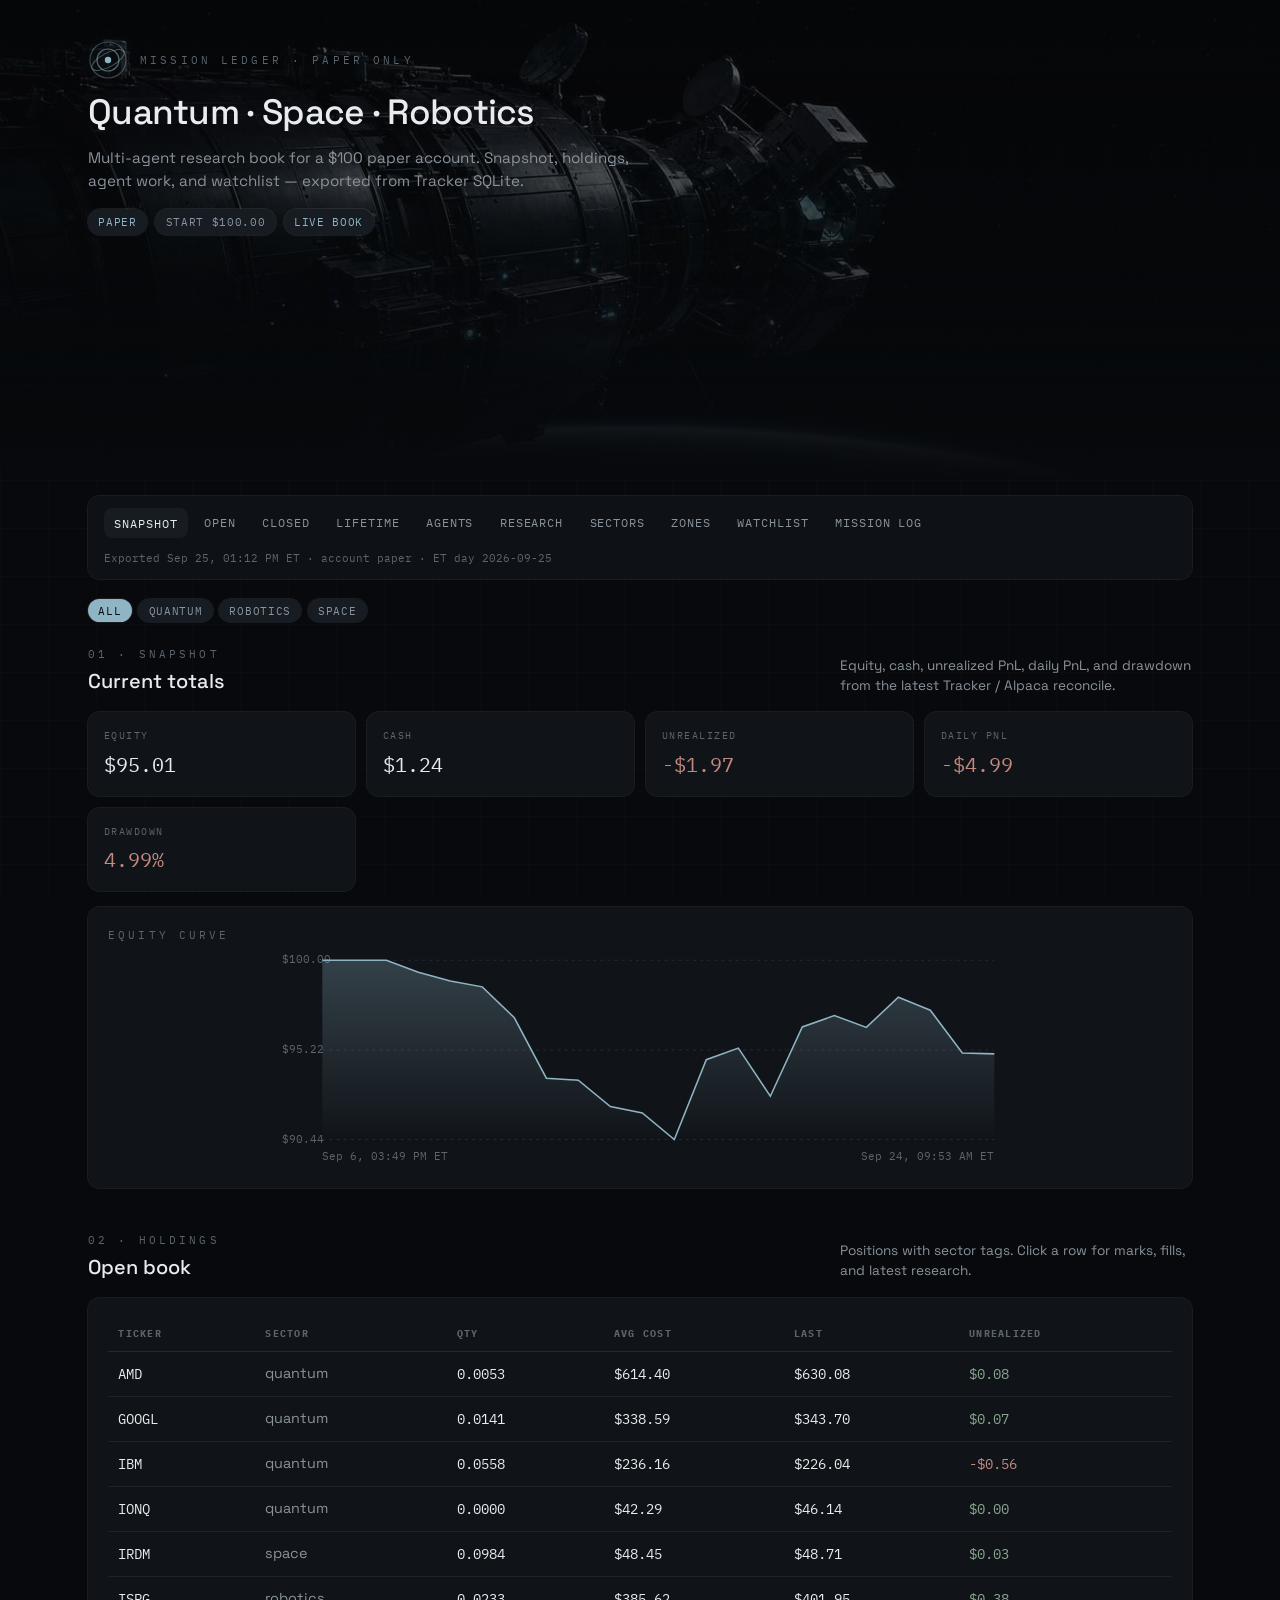
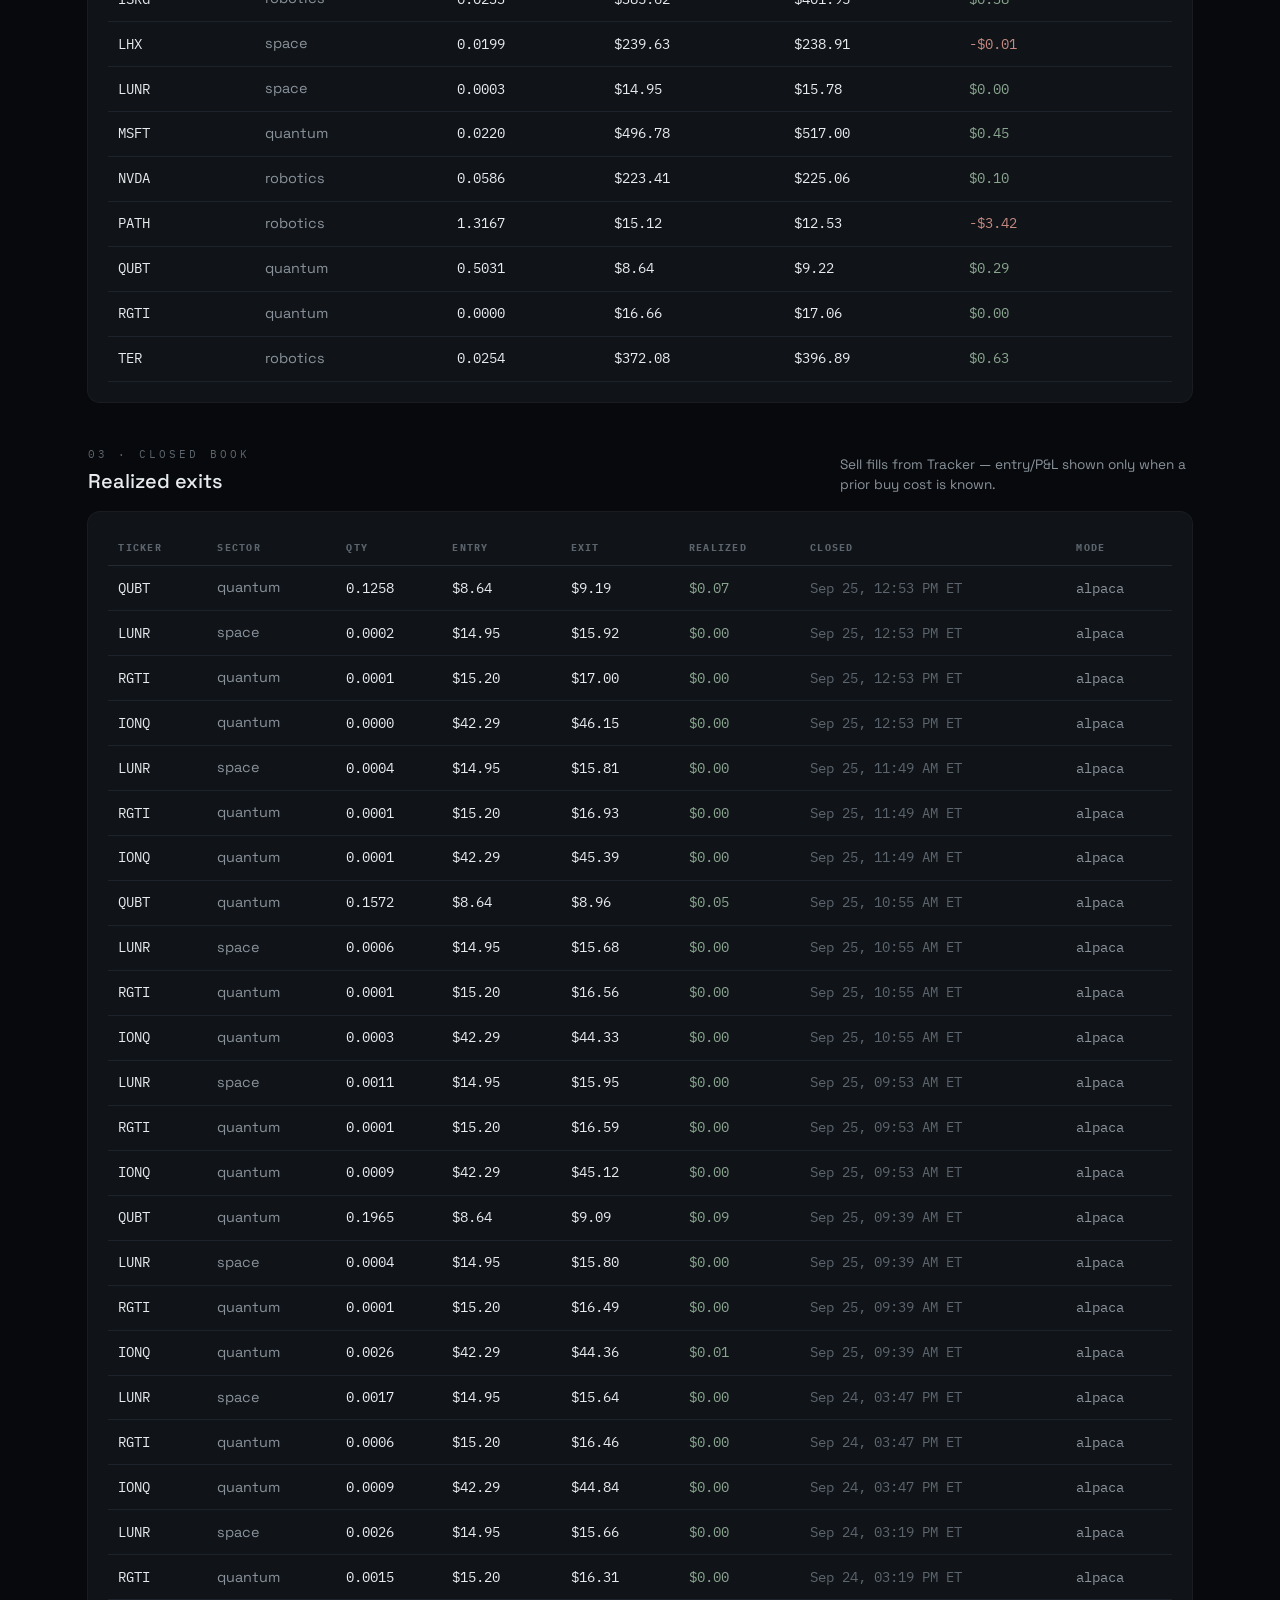
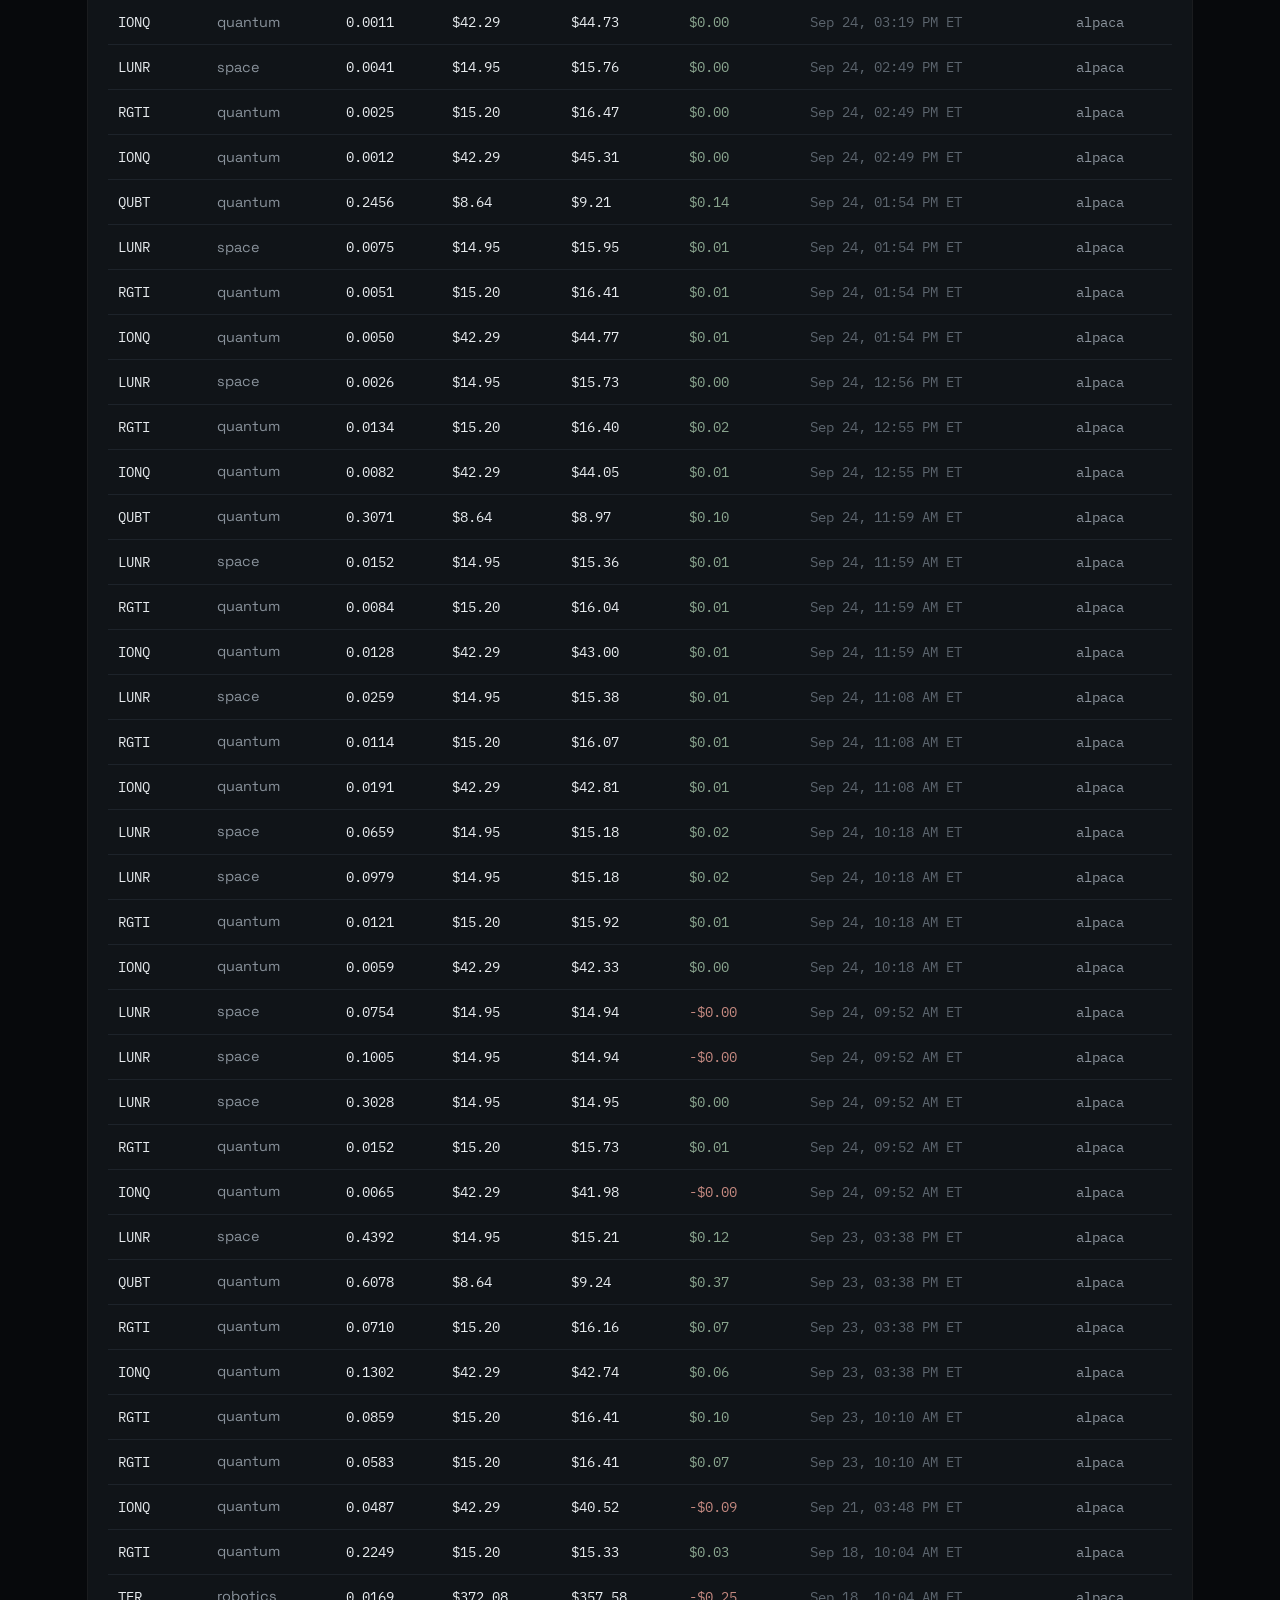
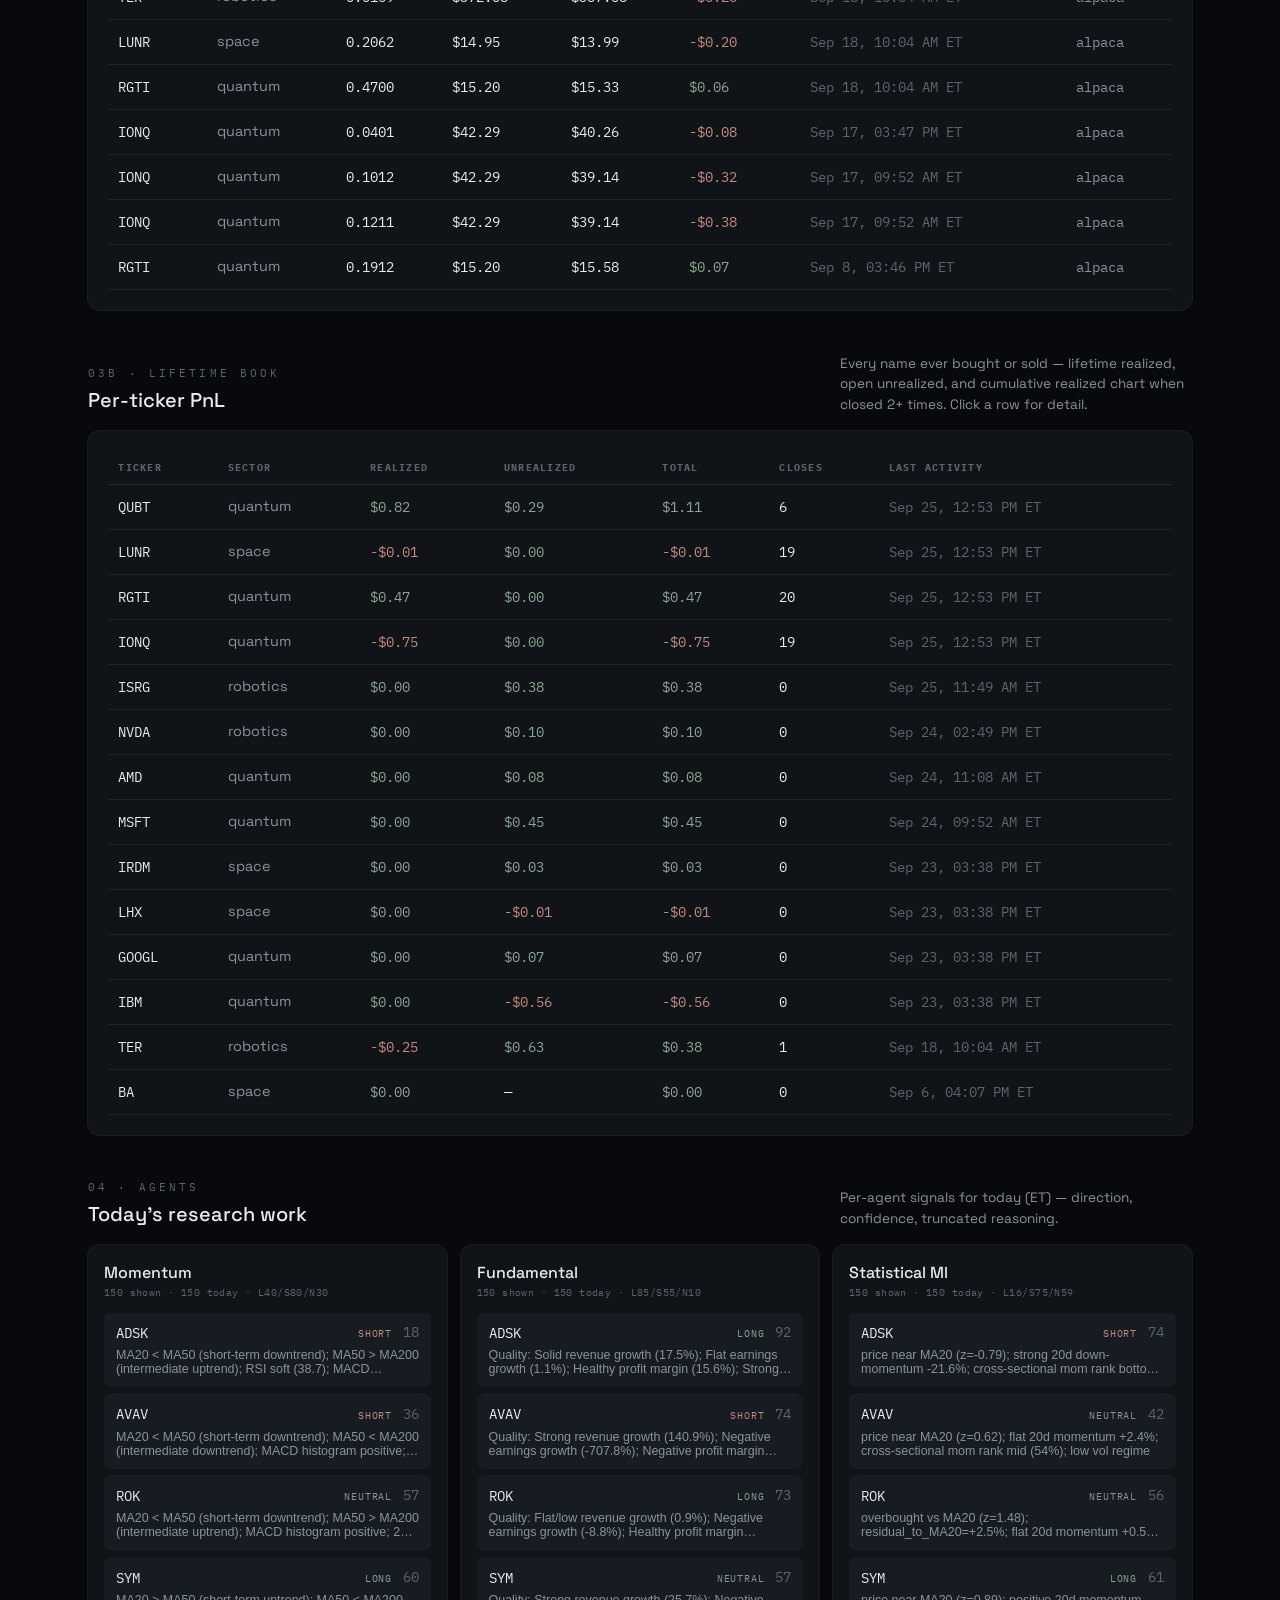
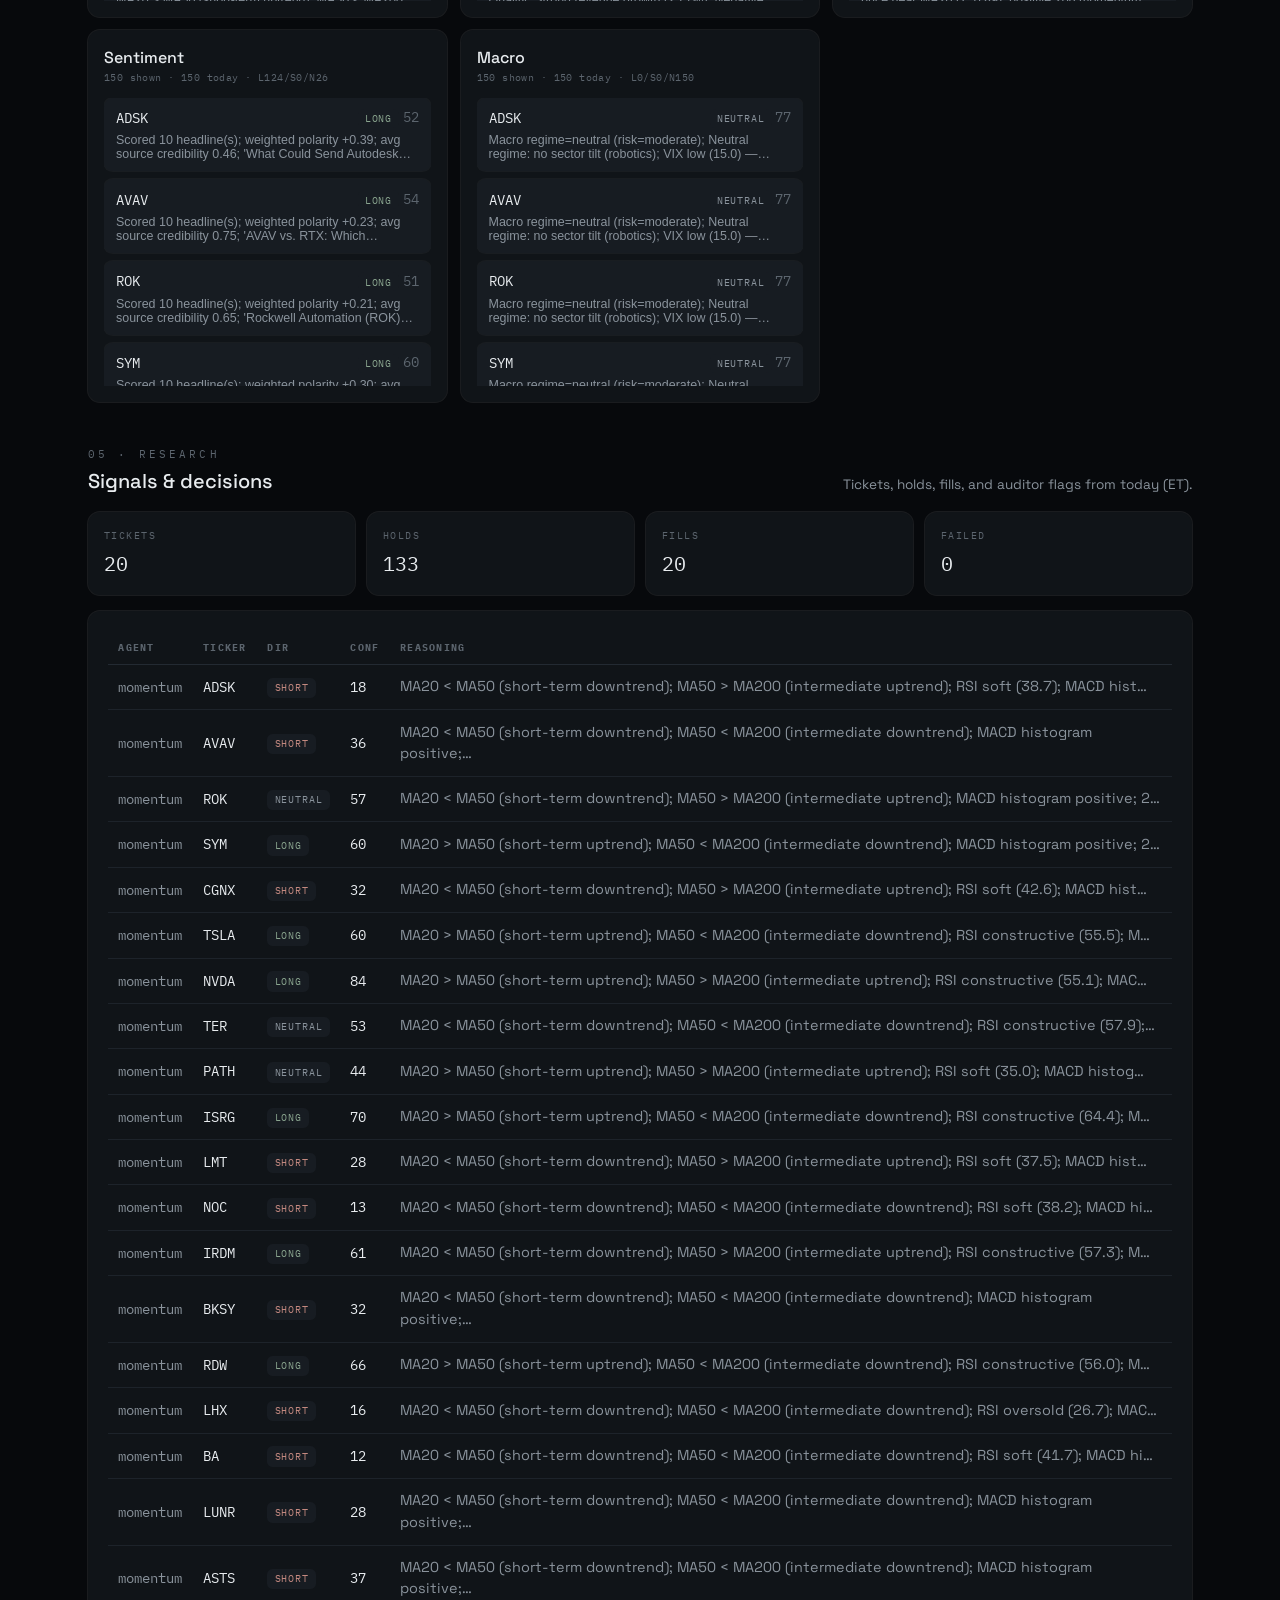
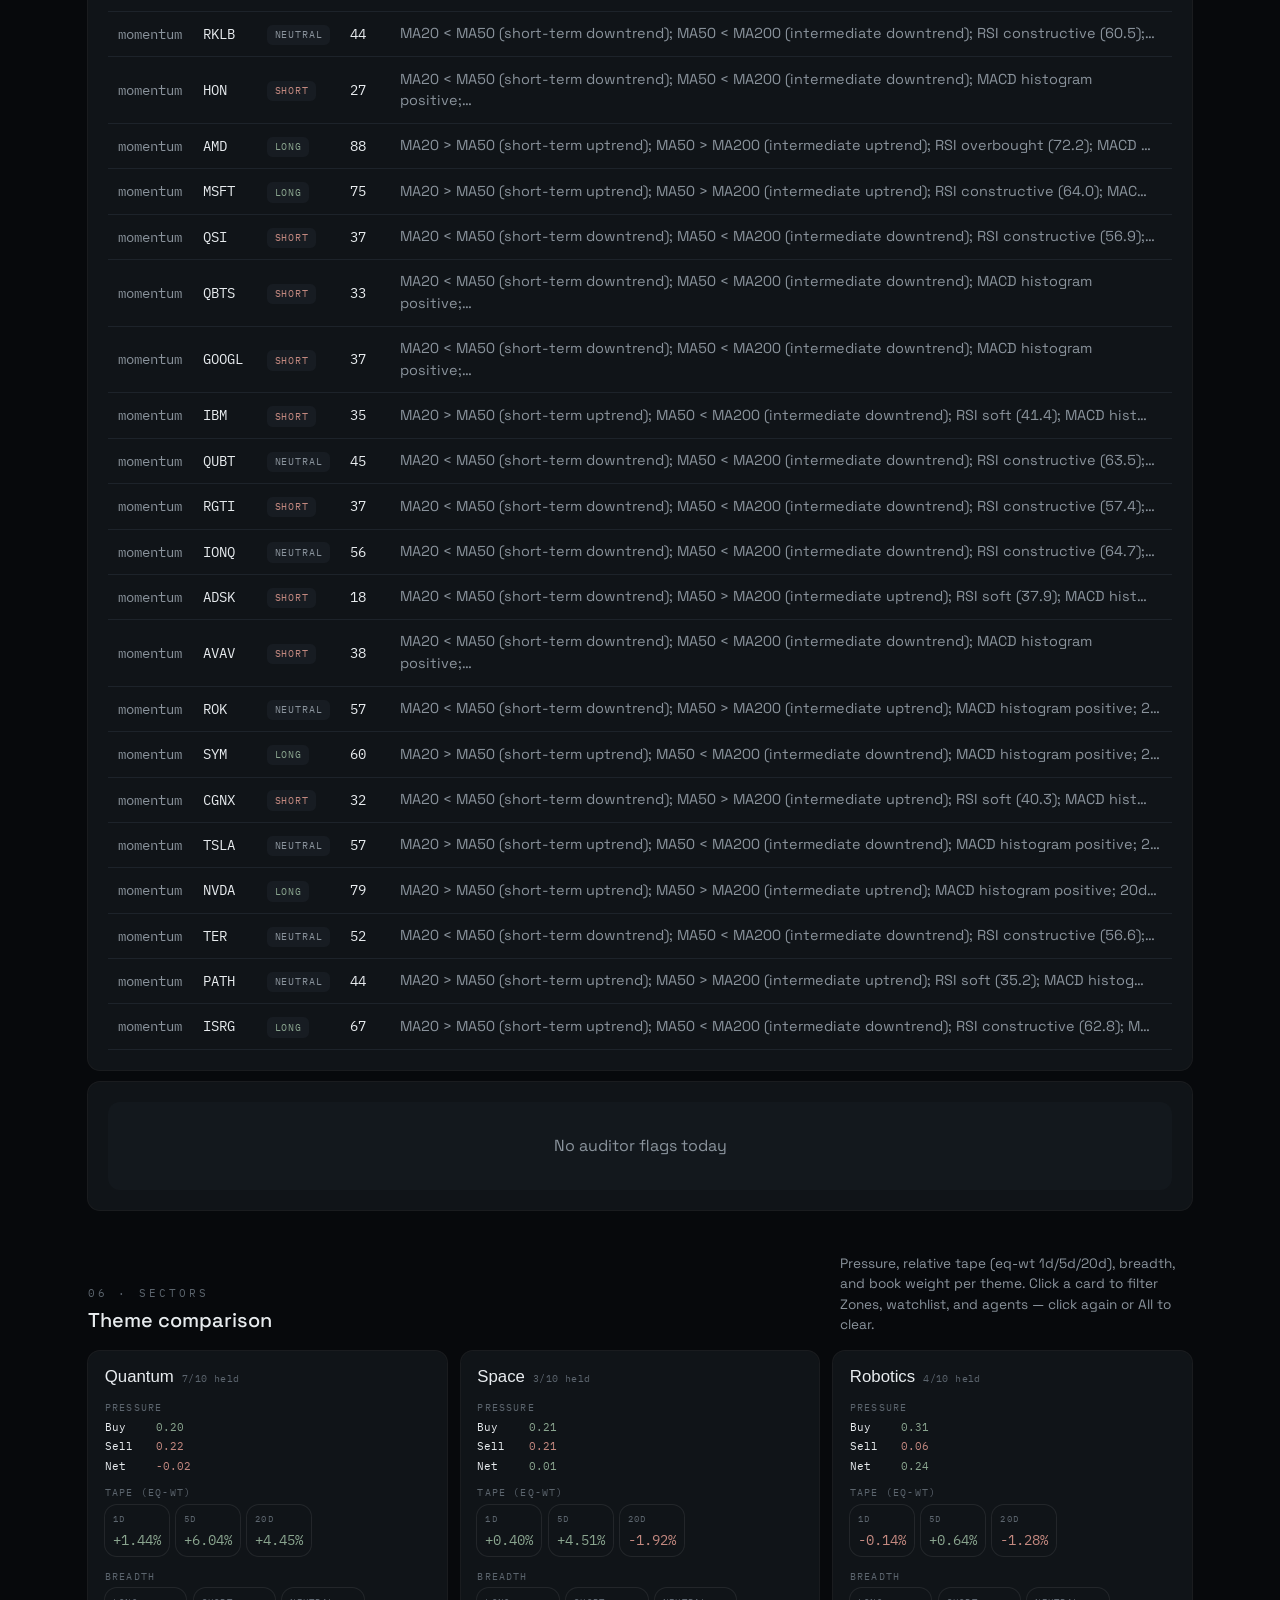
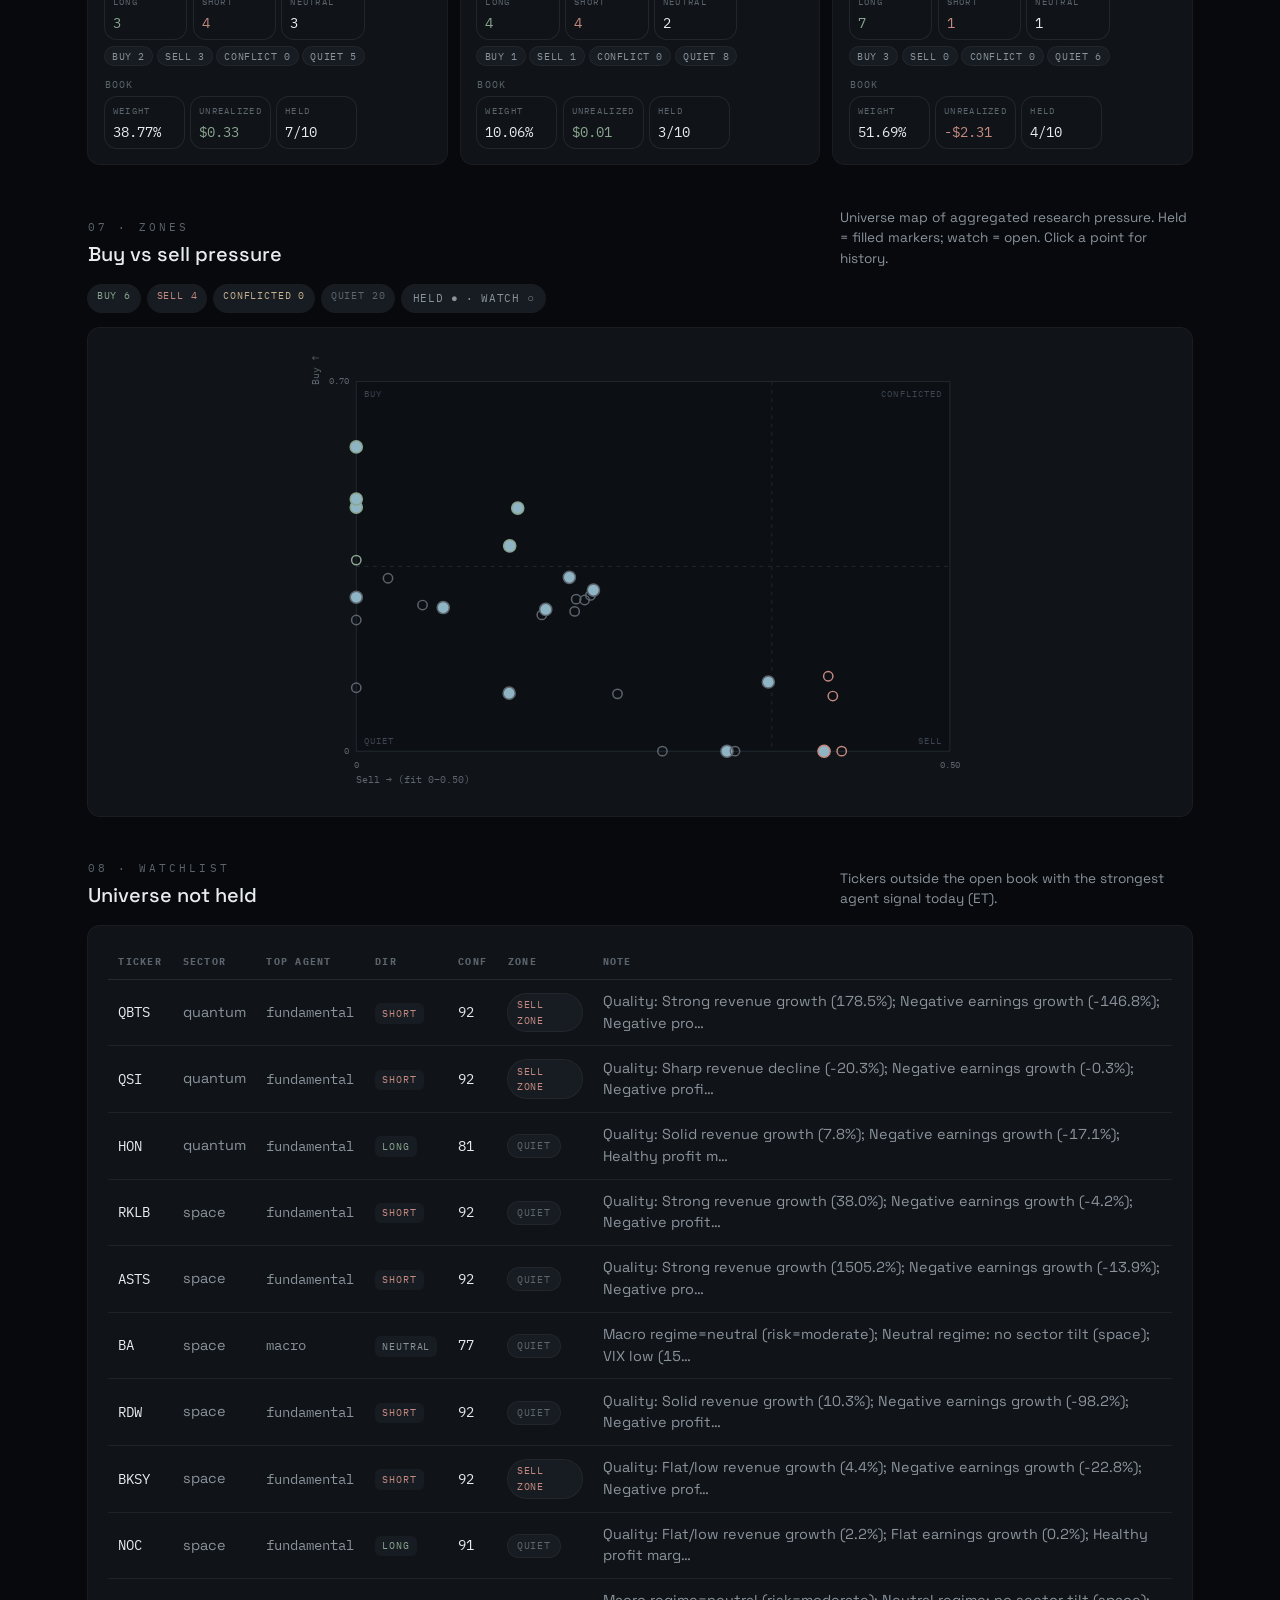
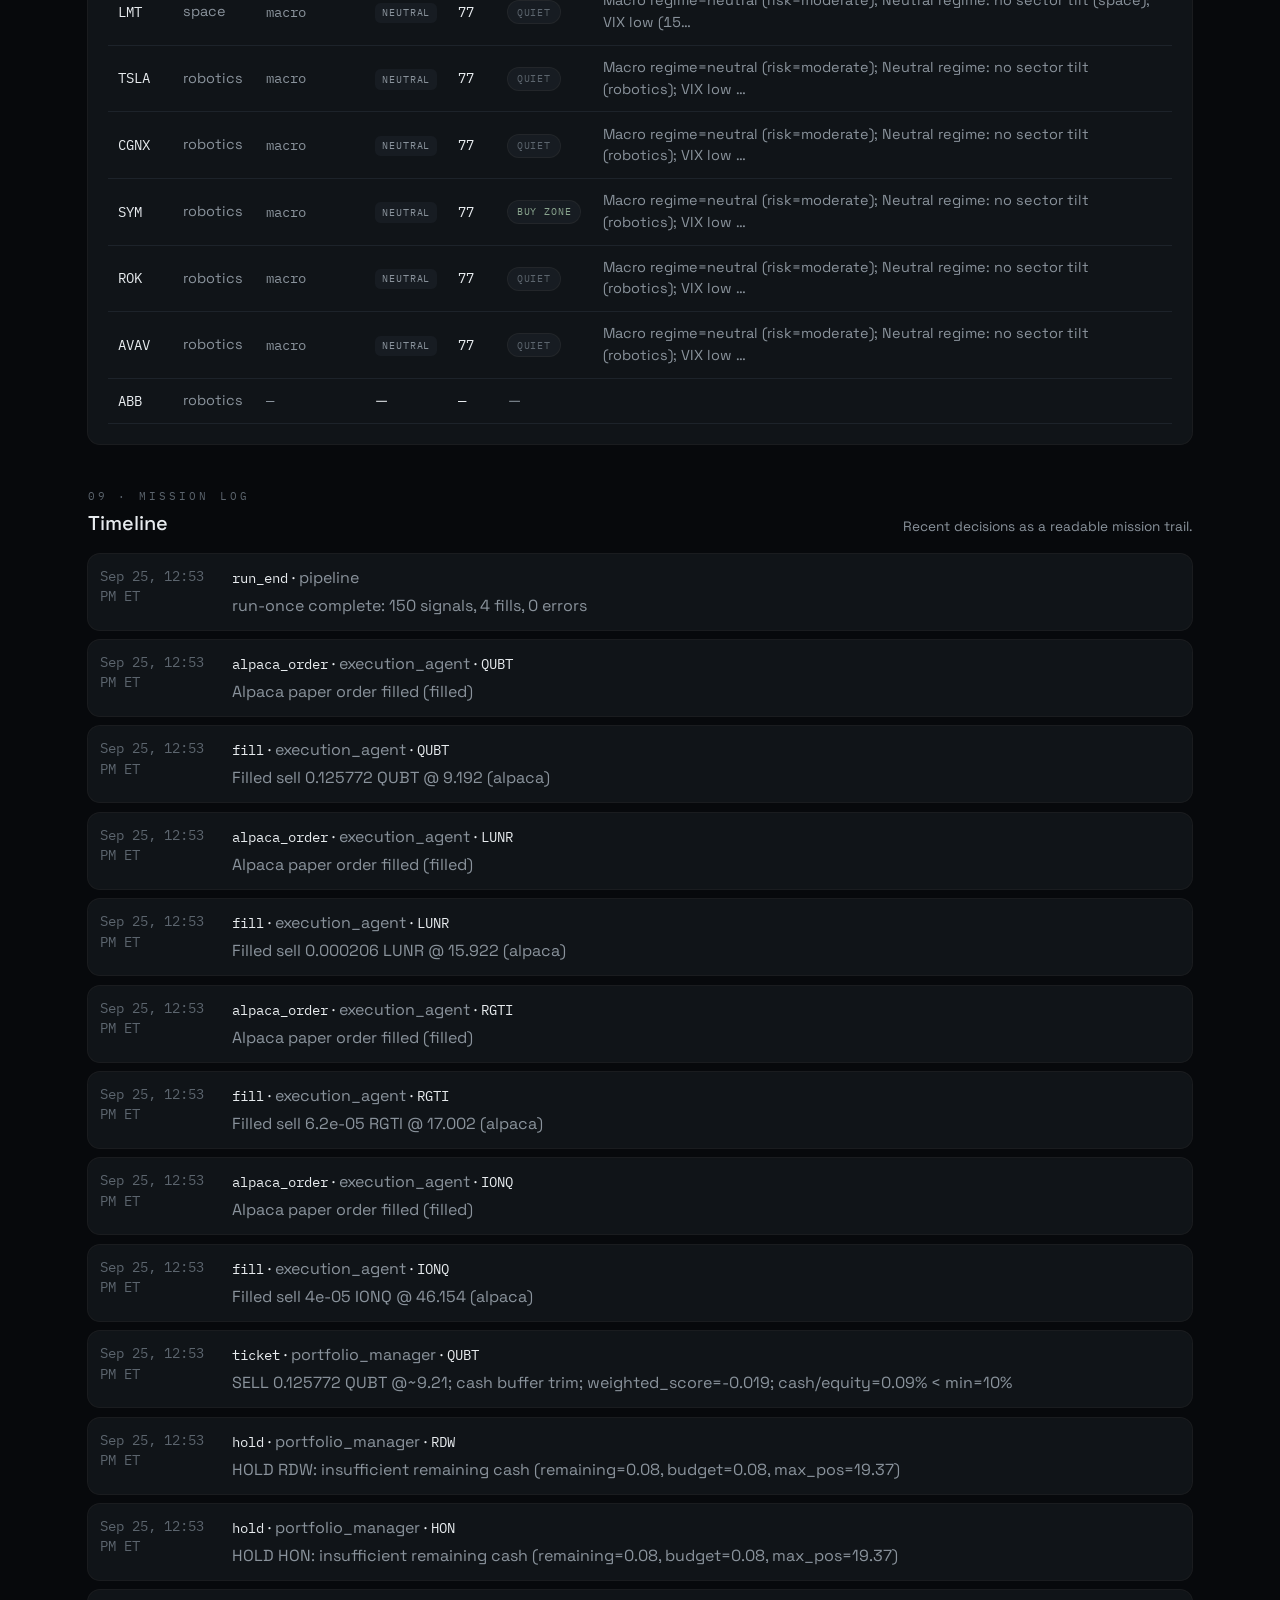
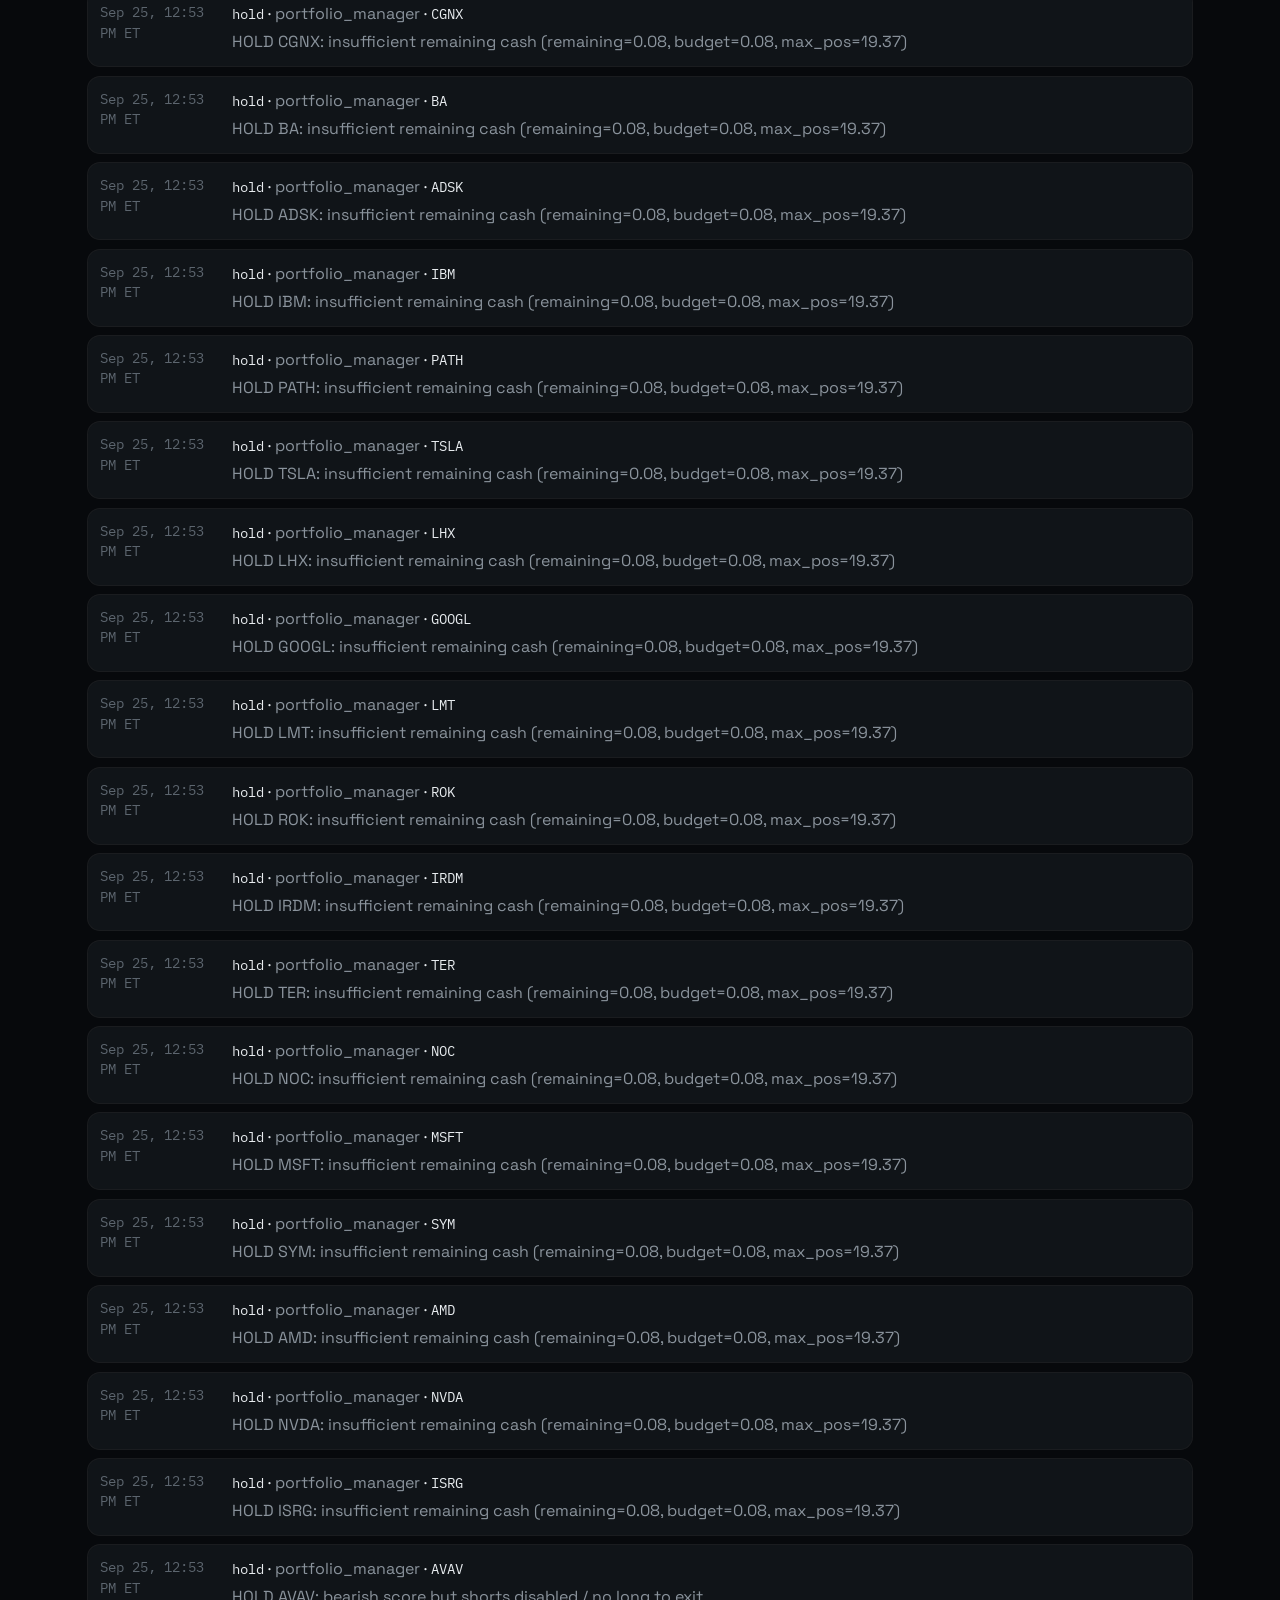
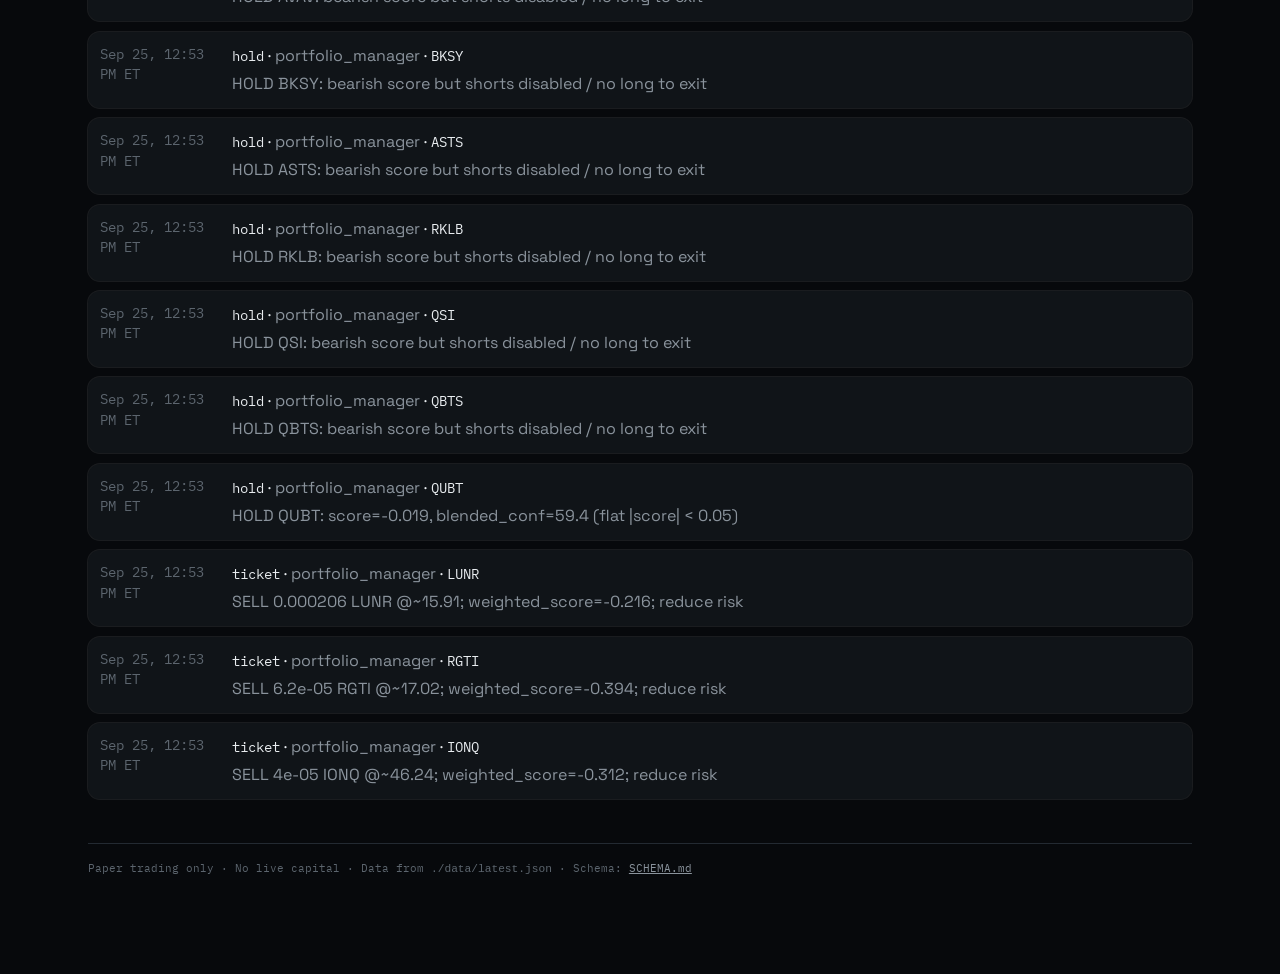
==== docs/index.html @ 91a2c534 "Move Orbit Mission log after Watchlist" ====
<!DOCTYPE html>
<html lang="en">
<head>
  <meta charset="utf-8" />
  <meta name="viewport" content="width=device-width, initial-scale=1" />
  <title>Quant Mission Ledger — Paper</title>
  <meta name="description" content="Paper-only multi-agent quant tracker for quantum, space, and robotics themes." />
  <link rel="preconnect" href="https://fonts.googleapis.com" />
  <link rel="preconnect" href="https://fonts.gstatic.com" crossorigin />
  <link href="https://fonts.googleapis.com/css2?family=IBM+Plex+Mono:wght@400;500&family=Space+Grotesk:wght@400;500;600&display=swap" rel="stylesheet" />
  <link rel="stylesheet" href="./styles.css" />
</head>
<body class="starfield">
  <div class="circuit-grid" aria-hidden="true"></div>

  <header class="hero" id="top">
    <img class="hero-art" id="heroArt" src="./art/observatory.jpg" alt="" />
    <div class="hero-wash"></div>
    <div class="hero-inner">
      <div class="hero-brand"><svg class="orbit-mark" width="40" height="40" viewBox="0 0 40 40" aria-hidden="true">
  <circle cx="20" cy="20" r="18" fill="none" stroke="currentColor" stroke-width="1.2" opacity="0.35"/>
  <circle cx="20" cy="20" r="11" fill="none" stroke="currentColor" stroke-width="1.2" opacity="0.55"/>
  <circle cx="20" cy="20" r="3.2" fill="currentColor"/>
  <ellipse cx="20" cy="20" rx="18" ry="7" fill="none" stroke="currentColor" stroke-width="1" opacity="0.45" transform="rotate(-28 20 20)"/>
</svg>
<p class="kicker">Mission ledger · paper only</p></div>
      <h1>Quantum · Space · Robotics</h1>
      <p class="subtitle">
        Multi-agent research book for a $100 paper account. Snapshot, holdings, agent work,
        and watchlist — exported from Tracker SQLite.
      </p>
      <div class="badge-row" id="heroBadges"></div>
    </div>
  </header>

  <div class="wrap">
    <div class="topbar">
      <nav class="nav" id="nav">
        <a href="#snapshot">Snapshot</a>
        <a href="#holdings">Open</a>
        <a href="#closed">Closed</a>
        <a href="#lifetime">Lifetime</a>
        <a href="#agents">Agents</a>
        <a href="#research">Research</a>
        <a href="#sectors">Sectors</a>
        <a href="#zones">Zones</a>
        <a href="#watch">Watchlist</a>
        <a href="#mission">Mission log</a>
      </nav>
      <div class="meta-line" id="exportedAt">Loading…</div>
    </div>

    <div class="filters" id="filters" role="group" aria-label="Sector filter"></div>
    <div id="loadError" class="error-banner" hidden></div>

    <section id="snapshot">
      <div class="section-head">
        <div>
          <p class="kicker">01 · Snapshot</p>
          <h2>Current totals</h2>
        </div>
        <p class="hint">Equity, cash, unrealized PnL, daily PnL, and drawdown from the latest Tracker / Alpaca reconcile.</p>
      </div>
      <div class="grid-stats" id="statGrid"></div>
      <div class="panel chart-wrap">
        <p class="kicker">Equity curve</p>
        <div id="equityChart"></div>
      </div>
    </section>

    <section id="holdings">
      <div class="section-head">
        <div>
          <p class="kicker">02 · Holdings</p>
          <h2>Open book</h2>
        </div>
        <p class="hint">Positions with sector tags. Click a row for marks, fills, and latest research.</p>
      </div>
      <div class="panel table-scroll" id="holdingsTable"></div>
    </section>

    <section id="closed">
      <div class="section-head">
        <div>
          <p class="kicker">03 · Closed book</p>
          <h2>Realized exits</h2>
        </div>
        <p class="hint">Sell fills from Tracker — entry/P&amp;L shown only when a prior buy cost is known.</p>
      </div>
      <div class="panel table-scroll" id="closedTable"></div>
    </section>

    <section id="lifetime">
      <div class="section-head">
        <div>
          <p class="kicker">03b · Lifetime book</p>
          <h2>Per-ticker PnL</h2>
        </div>
        <p class="hint">Every name ever bought or sold — lifetime realized, open unrealized, and cumulative realized chart when closed 2+ times. Click a row for detail.</p>
      </div>
      <div class="panel table-scroll" id="lifetimeTable"></div>
    </section>

    <section id="agents">
      <div class="section-head">
        <div>
          <p class="kicker">04 · Agents</p>
          <h2>Today's research work</h2>
        </div>
        <p class="hint">Per-agent signals for today (ET) — direction, confidence, truncated reasoning.</p>
      </div>
      <div class="agent-grid" id="agentGrid"></div>
    </section>

    <section id="research">
      <div class="section-head">
        <div>
          <p class="kicker">05 · Research</p>
          <h2>Signals &amp; decisions</h2>
        </div>
        <p class="hint">Tickets, holds, fills, and auditor flags from today (ET).</p>
      </div>
      <div class="grid-stats" id="decisionStats" style="margin-bottom:1rem"></div>
      <div class="panel table-scroll" id="researchTable"></div>
      <div style="height:0.75rem"></div>
      <div class="panel table-scroll" id="flagsTable"></div>
    </section>

    <section id="sectors">
      <div class="section-head">
        <div>
          <p class="kicker">06 · Sectors</p>
          <h2>Theme comparison</h2>
        </div>
        <p class="hint">Pressure, relative tape (eq-wt 1d/5d/20d), breadth, and book weight per theme. Click a card to filter Zones, watchlist, and agents — click again or All to clear.</p>
      </div>
      <div class="sector-board" id="sectorBoard"></div>
    </section>

    <section id="zones">
      <div class="section-head">
        <div>
          <p class="kicker">07 · Zones</p>
          <h2>Buy vs sell pressure</h2>
        </div>
        <p class="hint">Universe map of aggregated research pressure. Held = filled markers; watch = open. Click a point for history.</p>
      </div>
      <div class="zones-legend" id="zonesLegend"></div>
      <div class="panel chart-wrap zones-wrap">
        <div id="zonesScatter"></div>
      </div>
    </section>

    <section id="watch">
      <div class="section-head">
        <div>
          <p class="kicker">08 · Watchlist</p>
          <h2>Universe not held</h2>
        </div>
        <p class="hint">Tickers outside the open book with the strongest agent signal today (ET).</p>
      </div>
      <div class="panel table-scroll" id="watchTable"></div>
    </section>

    <section id="mission">
      <div class="section-head">
        <div>
          <p class="kicker">09 · Mission log</p>
          <h2>Timeline</h2>
        </div>
        <p class="hint">Recent decisions as a readable mission trail.</p>
      </div>
      <ul class="timeline" id="missionLog"></ul>
    </section>

    <footer class="footer">
      Paper trading only · No live capital · Data from <code>./data/latest.json</code>
      · Schema: <a class="muted" href="./SCHEMA.md">SCHEMA.md</a>
    </footer>
  </div>

  <div class="dialog-backdrop" id="dialog" role="dialog" aria-modal="true" hidden>
    <div class="dialog">
      <button type="button" class="dialog-close" id="dialogClose">CLOSE</button>
      <div id="dialogBody"></div>
    </div>
  </div>

  <script src="./app.js" defer></script>
</body>
</html>
---- docs/styles.css ----
:root {
  --bg: #07090c;
  --surface: #101418;
  --elevated: #171c22;
  --fg: #e8ecef;
  --muted: #8a939c;
  --subtle: #5c656e;
  --accent: #8fb4c4;
  --border: #232a32;
  --gain: #8aa58f;
  --loss: #c48980;
  --long: #8aa58f;
  --short: #c48980;
  --neutral: #8a939c;
  --radius: 0.75rem;
  --font-sans: "Space Grotesk", ui-sans-serif, system-ui, sans-serif;
  --font-mono: "IBM Plex Mono", ui-monospace, "SF Mono", Menlo, monospace;
  --shadow-border: 0 0 0 1px rgb(255 255 255 / 0.08);
}

*, *::before, *::after { box-sizing: border-box; }

html {
  -webkit-font-smoothing: antialiased;
  scroll-behavior: smooth;
}

body {
  margin: 0;
  min-height: 100dvh;
  font-family: var(--font-sans);
  background: var(--bg);
  color: var(--fg);
  line-height: 1.5;
}

.starfield {
  background-color: var(--bg);
  background-image:
    radial-gradient(1px 1px at 12% 18%, rgb(255 255 255 / 0.55), transparent),
    radial-gradient(1px 1px at 28% 72%, rgb(255 255 255 / 0.35), transparent),
    radial-gradient(1.5px 1.5px at 44% 24%, rgb(143 180 196 / 0.45), transparent),
    radial-gradient(1px 1px at 63% 81%, rgb(255 255 255 / 0.4), transparent),
    radial-gradient(1px 1px at 81% 14%, rgb(255 255 255 / 0.5), transparent),
    radial-gradient(1.5px 1.5px at 91% 58%, rgb(143 180 196 / 0.35), transparent),
    radial-gradient(1px 1px at 8% 88%, rgb(255 255 255 / 0.28), transparent),
    radial-gradient(1px 1px at 52% 46%, rgb(255 255 255 / 0.22), transparent);
}

.circuit-grid {
  pointer-events: none;
  position: fixed;
  inset: 0;
  opacity: 0.55;
  background-image:
    linear-gradient(rgb(255 255 255 / 0.03) 1px, transparent 1px),
    linear-gradient(90deg, rgb(255 255 255 / 0.03) 1px, transparent 1px);
  background-size: 48px 48px;
  z-index: 0;
}

.wrap {
  position: relative;
  z-index: 1;
  max-width: 72rem;
  margin: 0 auto;
  padding: 0 1rem 6rem;
}

@media (min-width: 640px) {
  .wrap { padding-left: 1.5rem; padding-right: 1.5rem; }
}

.hero {
  position: relative;
  min-height: 26rem;
  margin-bottom: 1rem;
  overflow: hidden;
  border-radius: 0 0 1.25rem 1.25rem;
}

.hero-art {
  position: absolute;
  inset: 0;
  width: 100%;
  height: 100%;
  object-fit: cover;
  opacity: 0.48;
}

.hero-wash {
  position: absolute;
  inset: 0;
  background: linear-gradient(
    to bottom,
    rgb(7 9 12 / 0.25),
    rgb(7 9 12 / 0.55) 55%,
    var(--bg)
  );
}

.hero-inner {
  position: relative;
  z-index: 1;
  max-width: 72rem;
  margin: 0 auto;
  padding: 2.5rem 1rem 1.5rem;
}

@media (min-width: 640px) {
  .hero { min-height: 30rem; }
  .hero-inner { padding-left: 1.5rem; padding-right: 1.5rem; }
}

.kicker {
  font-family: var(--font-mono);
  font-size: 0.7rem;
  letter-spacing: 0.28em;
  text-transform: uppercase;
  color: var(--subtle);
  margin: 0;
}

h1 {
  margin: 0.4rem 0 0;
  font-size: clamp(1.6rem, 4vw, 2.2rem);
  font-weight: 500;
  letter-spacing: -0.02em;
}

.subtitle {
  margin: 0.5rem 0 0;
  max-width: 36rem;
  color: var(--muted);
  font-size: 0.95rem;
}

.badge-row {
  display: flex;
  flex-wrap: wrap;
  gap: 0.5rem;
  margin-top: 1rem;
}

.chip {
  display: inline-flex;
  align-items: center;
  gap: 0.4rem;
  font-family: var(--font-mono);
  font-size: 0.7rem;
  letter-spacing: 0.06em;
  text-transform: uppercase;
  padding: 0.3rem 0.65rem;
  border-radius: 999px;
  background: var(--elevated);
  color: var(--muted);
  box-shadow: var(--shadow-border);
}

.chip.active, .chip.paper {
  color: var(--accent);
}

.chip.halt {
  color: var(--loss);
}

.chip.sector {
  cursor: pointer;
  border: none;
  background: var(--elevated);
}

.chip.sector[aria-pressed="true"] {
  color: var(--bg);
  background: var(--accent);
}

.topbar {
  display: flex;
  flex-wrap: wrap;
  gap: 0.75rem;
  align-items: center;
  justify-content: space-between;
  margin: 0.5rem 0 1.25rem;
  padding: 0.75rem 1rem;
  border-radius: var(--radius);
  background: var(--surface);
  box-shadow: var(--shadow-border);
}

.nav {
  display: flex;
  flex-wrap: wrap;
  gap: 0.35rem;
}

.nav a {
  font-family: var(--font-mono);
  font-size: 0.72rem;
  letter-spacing: 0.08em;
  text-transform: uppercase;
  text-decoration: none;
  color: var(--muted);
  padding: 0.4rem 0.65rem;
  border-radius: 0.5rem;
}

.nav a:hover, .nav a.active {
  color: var(--fg);
  background: var(--elevated);
}

.meta-line {
  font-family: var(--font-mono);
  font-size: 0.7rem;
  color: var(--subtle);
}

.filters {
  display: flex;
  flex-wrap: wrap;
  gap: 0.4rem;
  margin-bottom: 1.5rem;
}

section {
  scroll-margin-top: 1.25rem;
  margin-bottom: 2.75rem;
}

.section-head {
  display: flex;
  flex-direction: column;
  gap: 0.25rem;
  margin-bottom: 1rem;
}

@media (min-width: 640px) {
  .section-head {
    flex-direction: row;
    align-items: flex-end;
    justify-content: space-between;
  }
}

.section-head h2 {
  margin: 0.2rem 0 0;
  font-size: 1.25rem;
  font-weight: 500;
}

.section-head .hint {
  margin: 0;
  max-width: 22rem;
  font-size: 0.85rem;
  color: var(--muted);
}

.grid-stats {
  display: grid;
  grid-template-columns: repeat(2, minmax(0, 1fr));
  gap: 0.75rem;
}

@media (min-width: 768px) {
  .grid-stats { grid-template-columns: repeat(4, minmax(0, 1fr)); }
}

.stat {
  background: var(--surface);
  border-radius: var(--radius);
  padding: 1rem;
  box-shadow: var(--shadow-border);
}

.stat .label {
  font-family: var(--font-mono);
  font-size: 0.65rem;
  letter-spacing: 0.14em;
  text-transform: uppercase;
  color: var(--subtle);
  margin: 0;
}

.stat .value {
  margin: 0.35rem 0 0;
  font-family: var(--font-mono);
  font-size: 1.25rem;
  font-variant-numeric: tabular-nums;
}

.gain { color: var(--gain); }
.loss { color: var(--loss); }

.panel {
  background: var(--surface);
  border-radius: var(--radius);
  padding: 1rem;
  box-shadow: var(--shadow-border);
}

@media (min-width: 640px) {
  .panel { padding: 1.25rem; }
}

.chart-wrap { margin-top: 1rem; }
.chart-wrap svg { width: 100%; height: 14rem; display: block; }

.table-scroll { overflow-x: auto; }

table {
  width: 100%;
  border-collapse: collapse;
  min-width: 32rem;
  font-size: 0.9rem;
}

th {
  text-align: left;
  font-family: var(--font-mono);
  font-size: 0.65rem;
  letter-spacing: 0.12em;
  text-transform: uppercase;
  color: var(--subtle);
  padding: 0.55rem 0.65rem;
  border-bottom: 1px solid var(--border);
}

td {
  padding: 0.7rem 0.65rem;
  border-bottom: 1px solid rgb(35 42 50 / 0.7);
  font-variant-numeric: tabular-nums;
}

tr { cursor: default; }
tr.clickable { cursor: pointer; }
tr.clickable:hover td { background: var(--elevated); }

.mono { font-family: var(--font-mono); font-size: 0.85rem; }
.muted { color: var(--muted); }
.subtle { color: var(--subtle); }

.dir {
  display: inline-block;
  font-family: var(--font-mono);
  font-size: 0.65rem;
  letter-spacing: 0.08em;
  text-transform: uppercase;
  padding: 0.15rem 0.45rem;
  border-radius: 0.35rem;
  background: var(--elevated);
}
.dir.long { color: var(--long); }
.dir.short { color: var(--short); }
.dir.neutral { color: var(--neutral); }

.agent-grid {
  display: grid;
  gap: 0.85rem;
  grid-template-columns: 1fr;
}

@media (min-width: 720px) {
  .agent-grid { grid-template-columns: repeat(2, minmax(0, 1fr)); }
}

@media (min-width: 1024px) {
  .agent-grid { grid-template-columns: repeat(3, minmax(0, 1fr)); }
}

.agent-card {
  background: var(--surface);
  border-radius: var(--radius);
  padding: 1rem;
  box-shadow: var(--shadow-border);
  display: flex;
  flex-direction: column;
  gap: 0.75rem;
  min-height: 12rem;
}

.agent-card header {
  display: flex;
  justify-content: space-between;
  align-items: flex-start;
  gap: 0.5rem;
}

.agent-card h3 {
  margin: 0;
  font-size: 1rem;
  font-weight: 500;
  text-transform: capitalize;
}

.counts {
  font-family: var(--font-mono);
  font-size: 0.65rem;
  color: var(--subtle);
  letter-spacing: 0.04em;
}

.signal-list {
  list-style: none;
  margin: 0;
  padding: 0;
  display: flex;
  flex-direction: column;
  gap: 0.5rem;
  max-height: 18rem;
  overflow: auto;
}

.signal-item {
  text-align: left;
  width: 100%;
  border: none;
  background: var(--elevated);
  color: inherit;
  border-radius: 0.55rem;
  padding: 0.65rem 0.75rem;
  cursor: pointer;
  box-shadow: 0 0 0 1px rgb(255 255 255 / 0.04);
}

.signal-item:hover {
  box-shadow: 0 0 0 1px rgb(143 180 196 / 0.35);
}

.signal-top {
  display: flex;
  justify-content: space-between;
  align-items: center;
  gap: 0.5rem;
}

.signal-reason {
  margin: 0.35rem 0 0;
  font-size: 0.78rem;
  color: var(--muted);
  display: -webkit-box;
  -webkit-line-clamp: 2;
  -webkit-box-orient: vertical;
  overflow: hidden;
}

.timeline {
  list-style: none;
  margin: 0;
  padding: 0;
  display: flex;
  flex-direction: column;
  gap: 0.65rem;
}

.timeline li {
  display: grid;
  grid-template-columns: 7.5rem 1fr;
  gap: 0.75rem;
  padding: 0.75rem;
  background: var(--surface);
  border-radius: var(--radius);
  box-shadow: var(--shadow-border);
}

@media (max-width: 560px) {
  .timeline li { grid-template-columns: 1fr; }
}

.empty {
  padding: 2rem 1rem;
  text-align: center;
  color: var(--muted);
  background: rgb(23 28 34 / 0.55);
  border-radius: var(--radius);
}

.dialog-backdrop {
  position: fixed;
  inset: 0;
  background: rgb(0 0 0 / 0.55);
  z-index: 40;
  display: none;
  align-items: center;
  justify-content: center;
  padding: 1rem;
}

.dialog-backdrop.open { display: flex; }

.dialog {
  width: min(40rem, calc(100vw - 1.5rem));
  max-height: min(40rem, calc(100dvh - 2rem));
  overflow: auto;
  background: var(--elevated);
  border-radius: 1rem;
  padding: 1.25rem;
  box-shadow: var(--shadow-border), 0 20px 60px rgb(0 0 0 / 0.45);
}

.dialog h3 { margin: 0 0 0.35rem; }
.dialog pre {
  white-space: pre-wrap;
  word-break: break-word;
  font-family: var(--font-mono);
  font-size: 0.75rem;
  color: var(--muted);
  background: var(--bg);
  padding: 0.75rem;
  border-radius: 0.5rem;
}

.dialog-close {
  float: right;
  border: none;
  background: transparent;
  color: var(--muted);
  font-family: var(--font-mono);
  cursor: pointer;
}

.error-banner {
  margin: 1rem 0;
  padding: 0.85rem 1rem;
  border-radius: var(--radius);
  background: rgb(196 137 128 / 0.15);
  color: var(--loss);
  font-size: 0.9rem;
}

.footer {
  margin-top: 2rem;
  padding-top: 1rem;
  border-top: 1px solid var(--border);
  font-family: var(--font-mono);
  font-size: 0.7rem;
  color: var(--subtle);
}

.hero-brand { display:flex; align-items:center; gap:0.75rem; margin-bottom:0.35rem; }
.orbit-mark { color: var(--accent); flex-shrink:0; filter: drop-shadow(0 0 12px rgb(143 180 196 / 0.35)); }
.hero { min-height: 26rem; }
@media (min-width: 640px) { .hero { min-height: 30rem; } }
.hero-art { opacity: 0.5; }
.topbar { backdrop-filter: blur(10px); background: rgb(16 20 24 / 0.82); position: sticky; top: 0.5rem; z-index: 20; }

tr.clickable:focus-visible td {
  outline: 2px solid var(--accent);
  outline-offset: -2px;
  background: var(--elevated);
}
tr.clickable:focus {
  outline: none;
}


/* ---- Orbit Zones ---- */
.zones-wrap { position: relative; }
.zones-wrap svg { width: 100%; height: min(28rem, 70vw); display: block; }
.zones-legend {
  display: flex;
  flex-wrap: wrap;
  gap: 0.5rem;
  margin-bottom: 0.75rem;
  font-family: var(--font-mono);
  font-size: 0.68rem;
  color: var(--muted);
}
.zones-legend .chip { cursor: default; }
.zone-badge {
  display: inline-block;
  font-family: var(--font-mono);
  font-size: 0.65rem;
  letter-spacing: 0.08em;
  text-transform: uppercase;
  padding: 0.2rem 0.55rem;
  border-radius: 999px;
  background: var(--elevated);
  box-shadow: var(--shadow-border);
}
.zone-badge.buy_zone { color: var(--gain); }
.zone-badge.sell_zone { color: var(--loss); }
.zone-badge.conflicted { color: #c4b08f; }
.zone-badge.quiet { color: var(--subtle); }
.zones-scatter-point { cursor: pointer; }
.zones-scatter-point:hover circle,
.zones-scatter-point:focus circle { stroke: var(--fg); stroke-width: 1.5; }
.zones-scatter-point:focus { outline: none; }
.zone-chart { margin-top: 0.75rem; }
.zone-chart svg { width: 100%; height: 10rem; display: block; }
.agent-mix-table { width: 100%; min-width: 0; margin-top: 0.5rem; font-size: 0.82rem; }
.agent-mix-table th, .agent-mix-table td { padding: 0.4rem 0.5rem; }
.zones-quad-label {
  font-family: var(--font-mono);
  font-size: 10px;
  letter-spacing: 0.12em;
  text-transform: uppercase;
  fill: #3d4550;
}

/* ---- Orbit Sectors board ---- */
.sector-board {
  display: grid;
  gap: 0.85rem;
  grid-template-columns: 1fr;
}
@media (min-width: 720px) {
  .sector-board { grid-template-columns: repeat(3, minmax(0, 1fr)); }
}
.sector-card {
  text-align: left;
  width: 100%;
  background: var(--surface);
  border: none;
  color: inherit;
  border-radius: var(--radius);
  padding: 1rem 1.05rem;
  box-shadow: var(--shadow-border);
  cursor: pointer;
  display: flex;
  flex-direction: column;
  gap: 0.85rem;
  transition: box-shadow 0.15s ease, transform 0.15s ease;
}
.sector-card:hover {
  box-shadow: 0 0 0 1px rgb(143 180 196 / 0.4), var(--shadow-border);
}
.sector-card:focus {
  outline: none;
}
.sector-card:focus-visible {
  box-shadow: 0 0 0 2px var(--accent);
}
.sector-card[aria-pressed="true"] {
  box-shadow: 0 0 0 1px rgb(143 180 196 / 0.55), 0 0 24px rgb(143 180 196 / 0.12);
}
.sector-card header {
  display: flex;
  justify-content: space-between;
  align-items: baseline;
  gap: 0.5rem;
}
.sector-card h3 {
  margin: 0;
  font-size: 1.05rem;
  font-weight: 500;
  text-transform: capitalize;
}
.sector-card .sector-meta {
  font-family: var(--font-mono);
  font-size: 0.65rem;
  color: var(--subtle);
  letter-spacing: 0.04em;
}
.sector-subhead {
  margin: 0 0 0.35rem;
  font-family: var(--font-mono);
  font-size: 0.62rem;
  letter-spacing: 0.12em;
  text-transform: uppercase;
  color: var(--subtle);
}
.pressure-bars {
  display: flex;
  flex-direction: column;
  gap: 0.35rem;
}
.pressure-row {
  display: grid;
  grid-template-columns: 2.4rem 1fr 2.6rem;
  align-items: center;
  gap: 0.4rem;
  font-family: var(--font-mono);
  font-size: 0.68rem;
}
.pressure-row .bar-track {
  height: 0.35rem;
  border-radius: 999px;
  background: var(--elevated);
  overflow: hidden;
}
.pressure-row .bar-fill {
  height: 100%;
  border-radius: 999px;
  min-width: 0;
}
.pressure-row .bar-fill.buy { background: var(--gain); }
.pressure-row .bar-fill.sell { background: var(--loss); }
.pressure-row .bar-fill.net.gain { background: var(--gain); }
.pressure-row .bar-fill.net.loss { background: var(--loss); }
.pressure-row .bar-fill.net.flat { background: var(--subtle); }
.sector-stats {
  display: grid;
  grid-template-columns: repeat(3, minmax(0, 1fr));
  gap: 0.45rem;
}
.sector-stats .stat {
  padding: 0.45rem 0.5rem;
}
.sector-stats .stat .label { font-size: 0.58rem; }
.sector-stats .stat .value { font-size: 0.85rem; }
.sector-zones {
  display: flex;
  flex-wrap: wrap;
  gap: 0.35rem;
}
.sector-zones .chip {
  cursor: default;
  font-size: 0.62rem;
  padding: 0.15rem 0.45rem;
}


/* Trade review tags / completeness (Orbit closed + lifetime detail) */
.chip.review-tag.winner { color: var(--gain); }
.chip.review-tag.loser { color: var(--loss); }
.chip.review-tag.scratch { color: var(--subtle); }
.chip.review-tag.split_book { color: #c4b08f; }
.chip.review-tag.aligned { color: var(--accent); }
.chip.review-tag.forced_exit { color: var(--loss); }
.chip.review-tag.signal_exit { color: var(--accent); }
.chip.review-tag.thin_data { color: var(--subtle); }
.chip.review-completeness.full { color: var(--gain); }
.chip.review-completeness.partial { color: #c4b08f; }
.chip.review-completeness.thin { color: var(--subtle); }
.review-evidence li { margin: 0.2rem 0; }
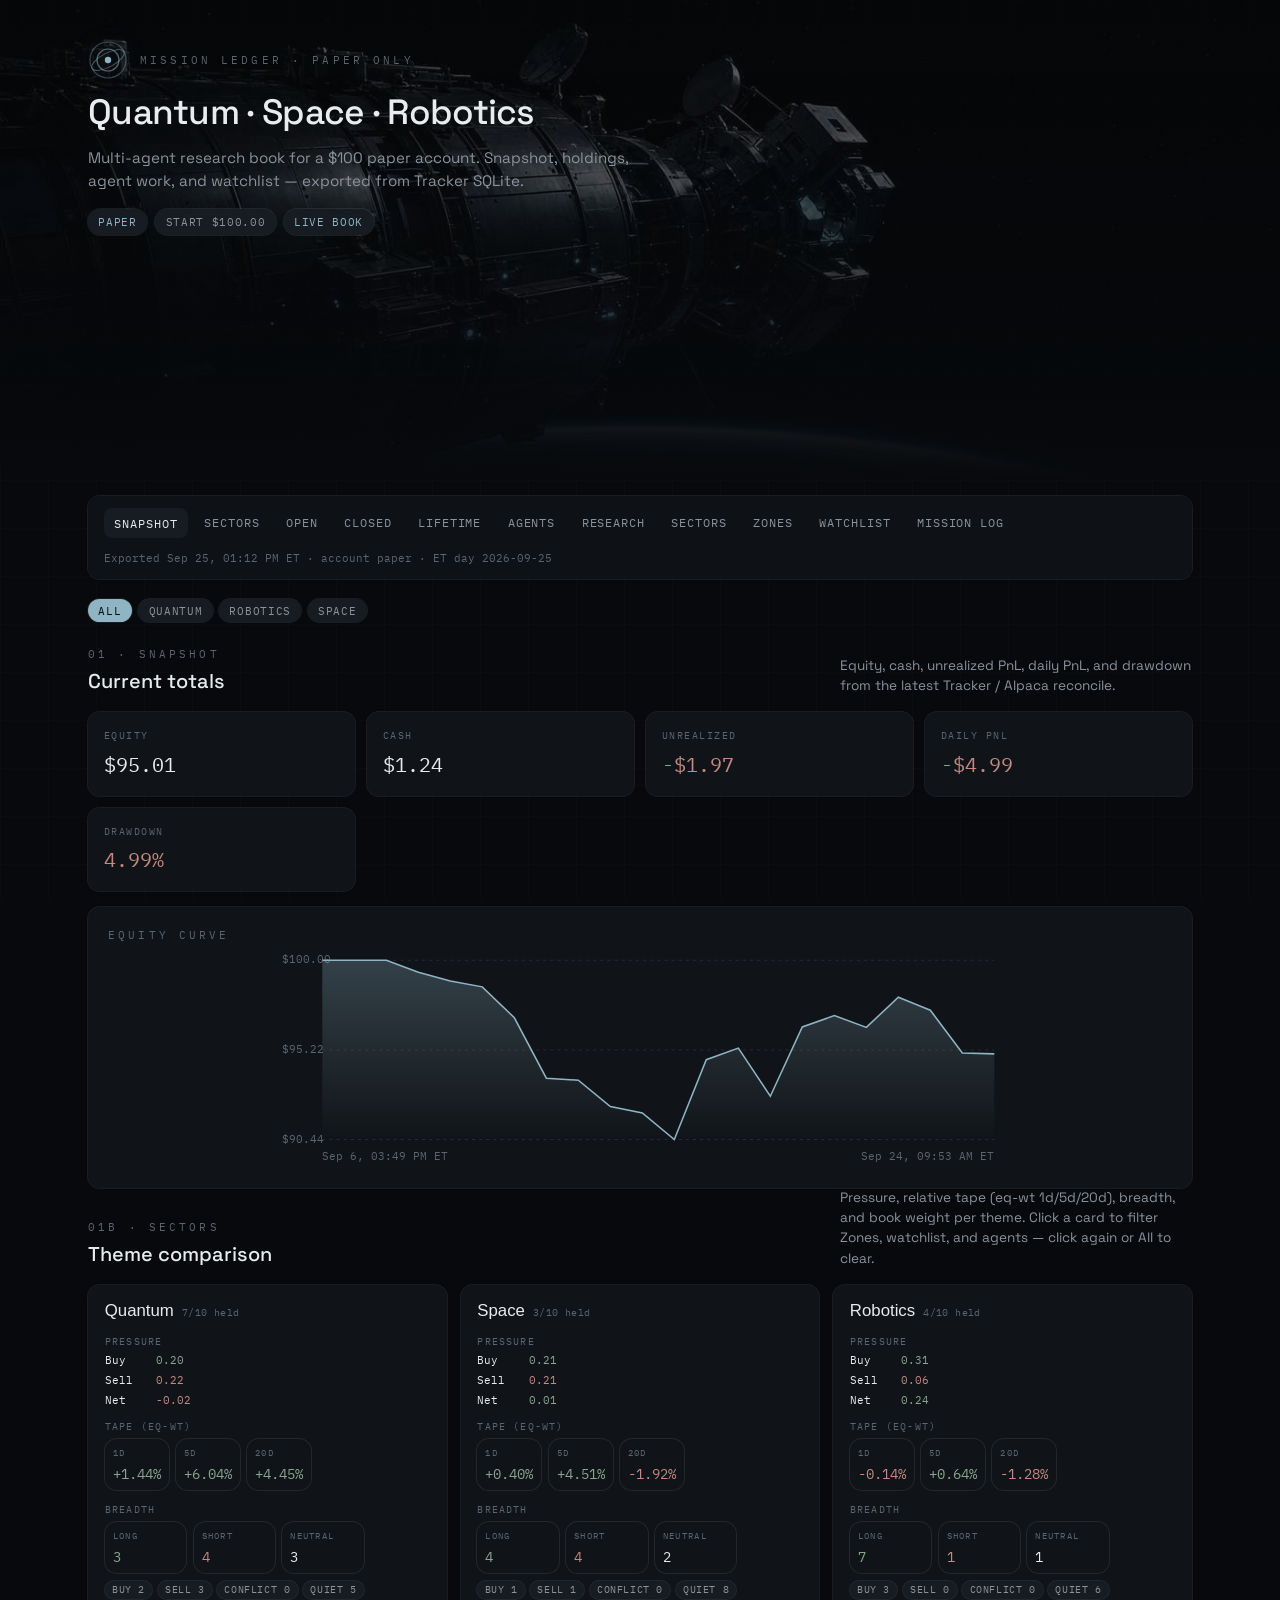
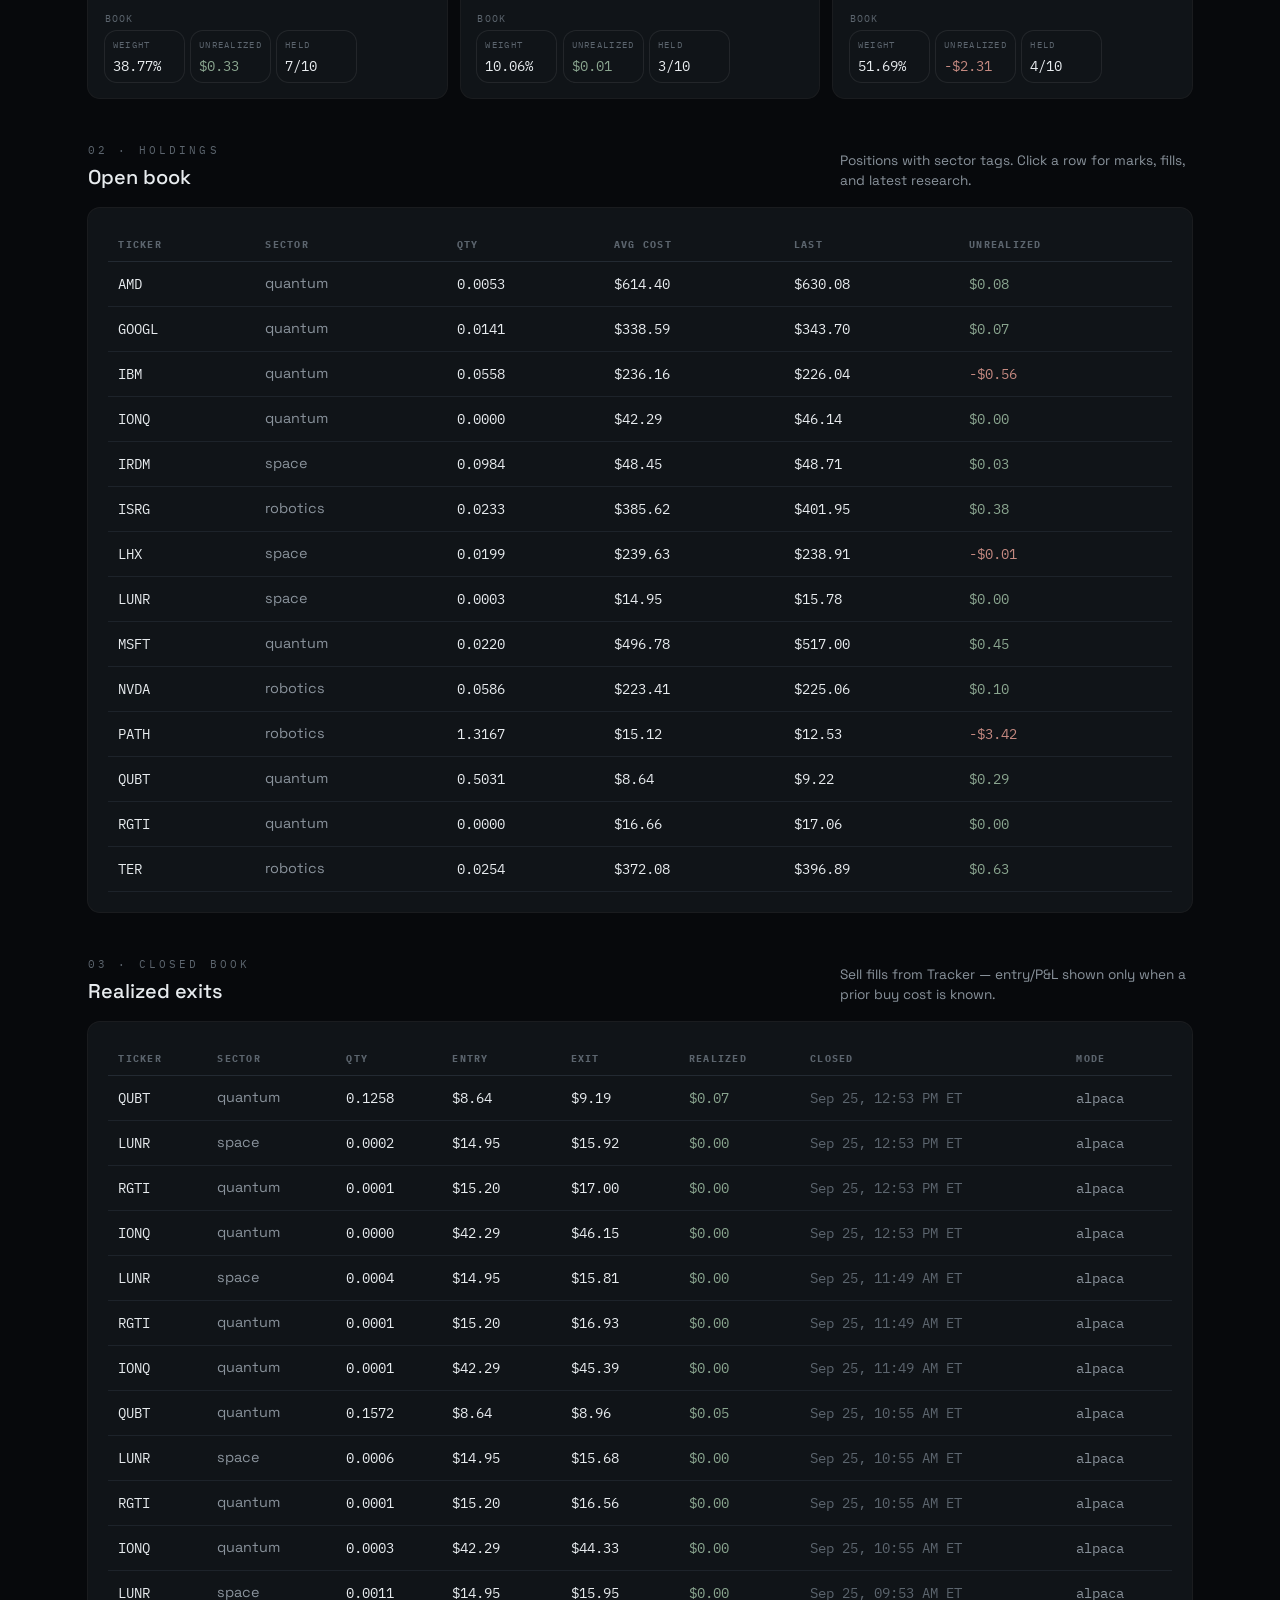
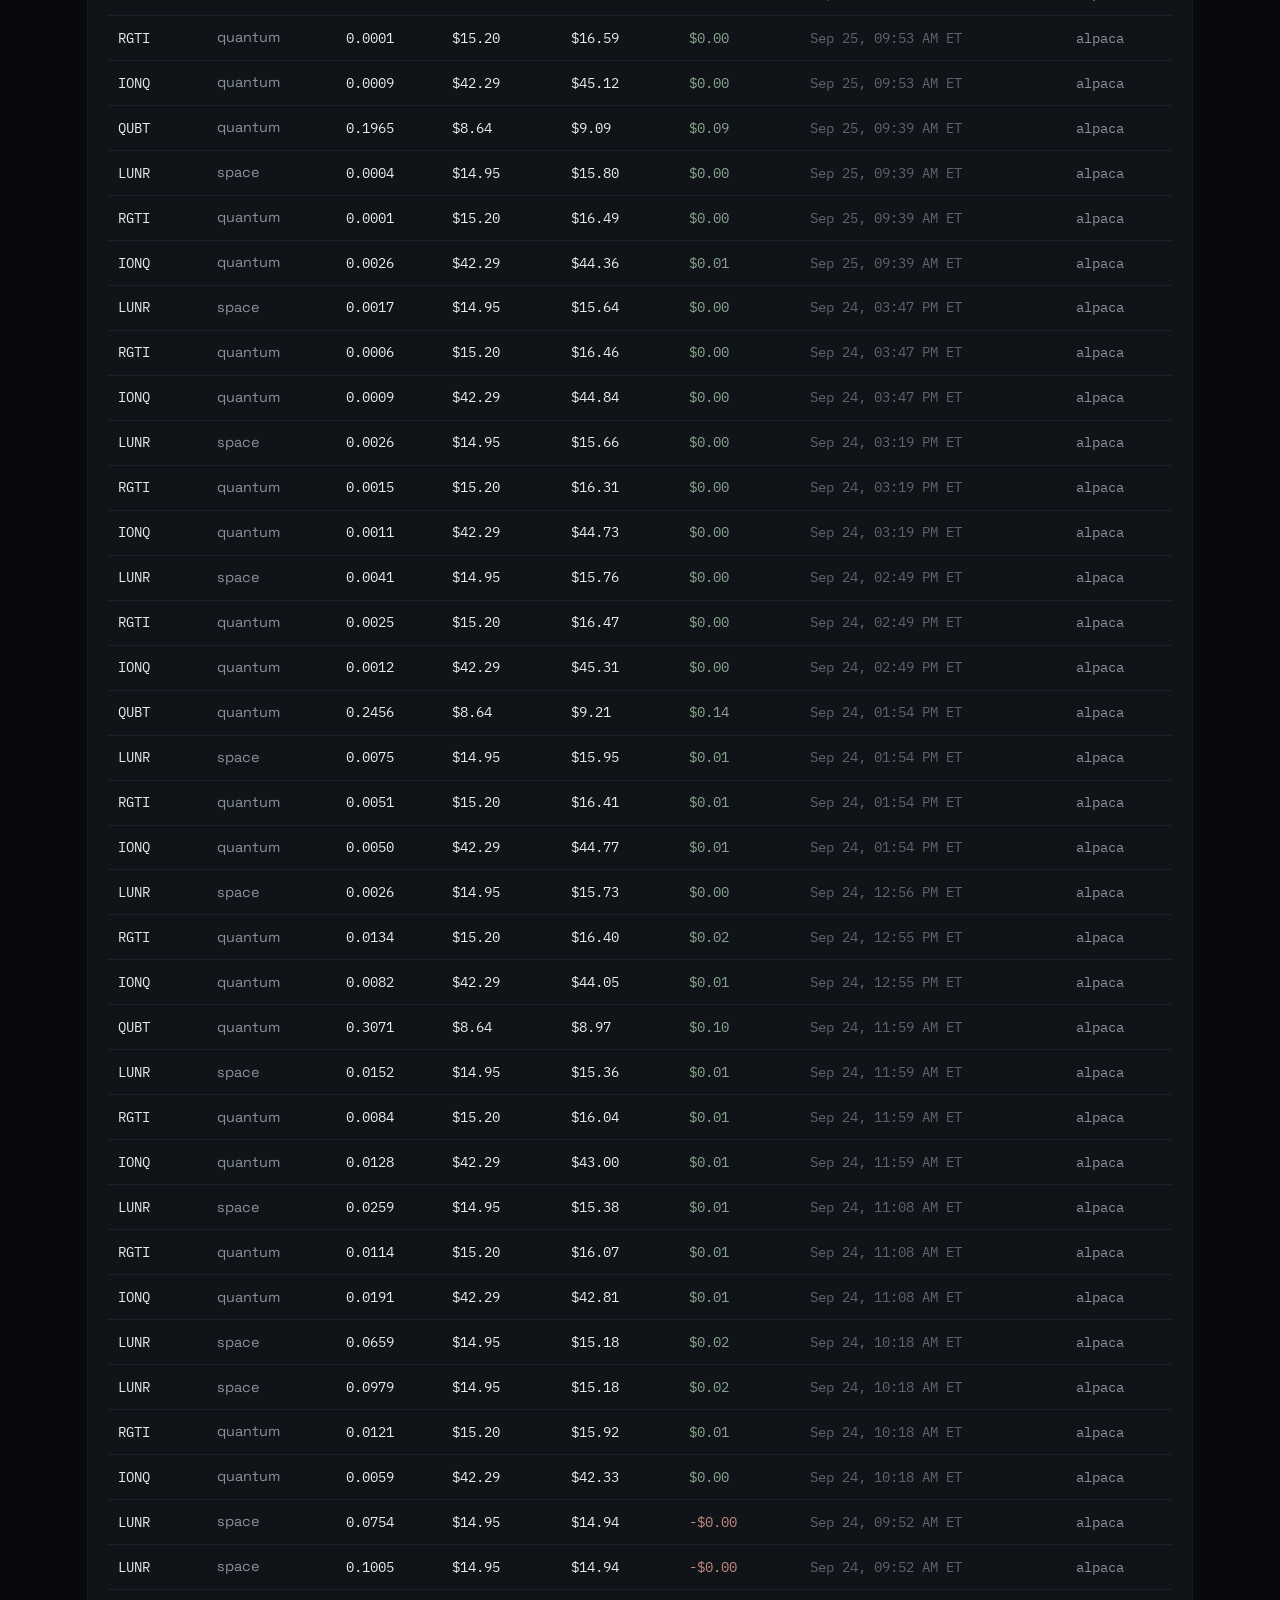
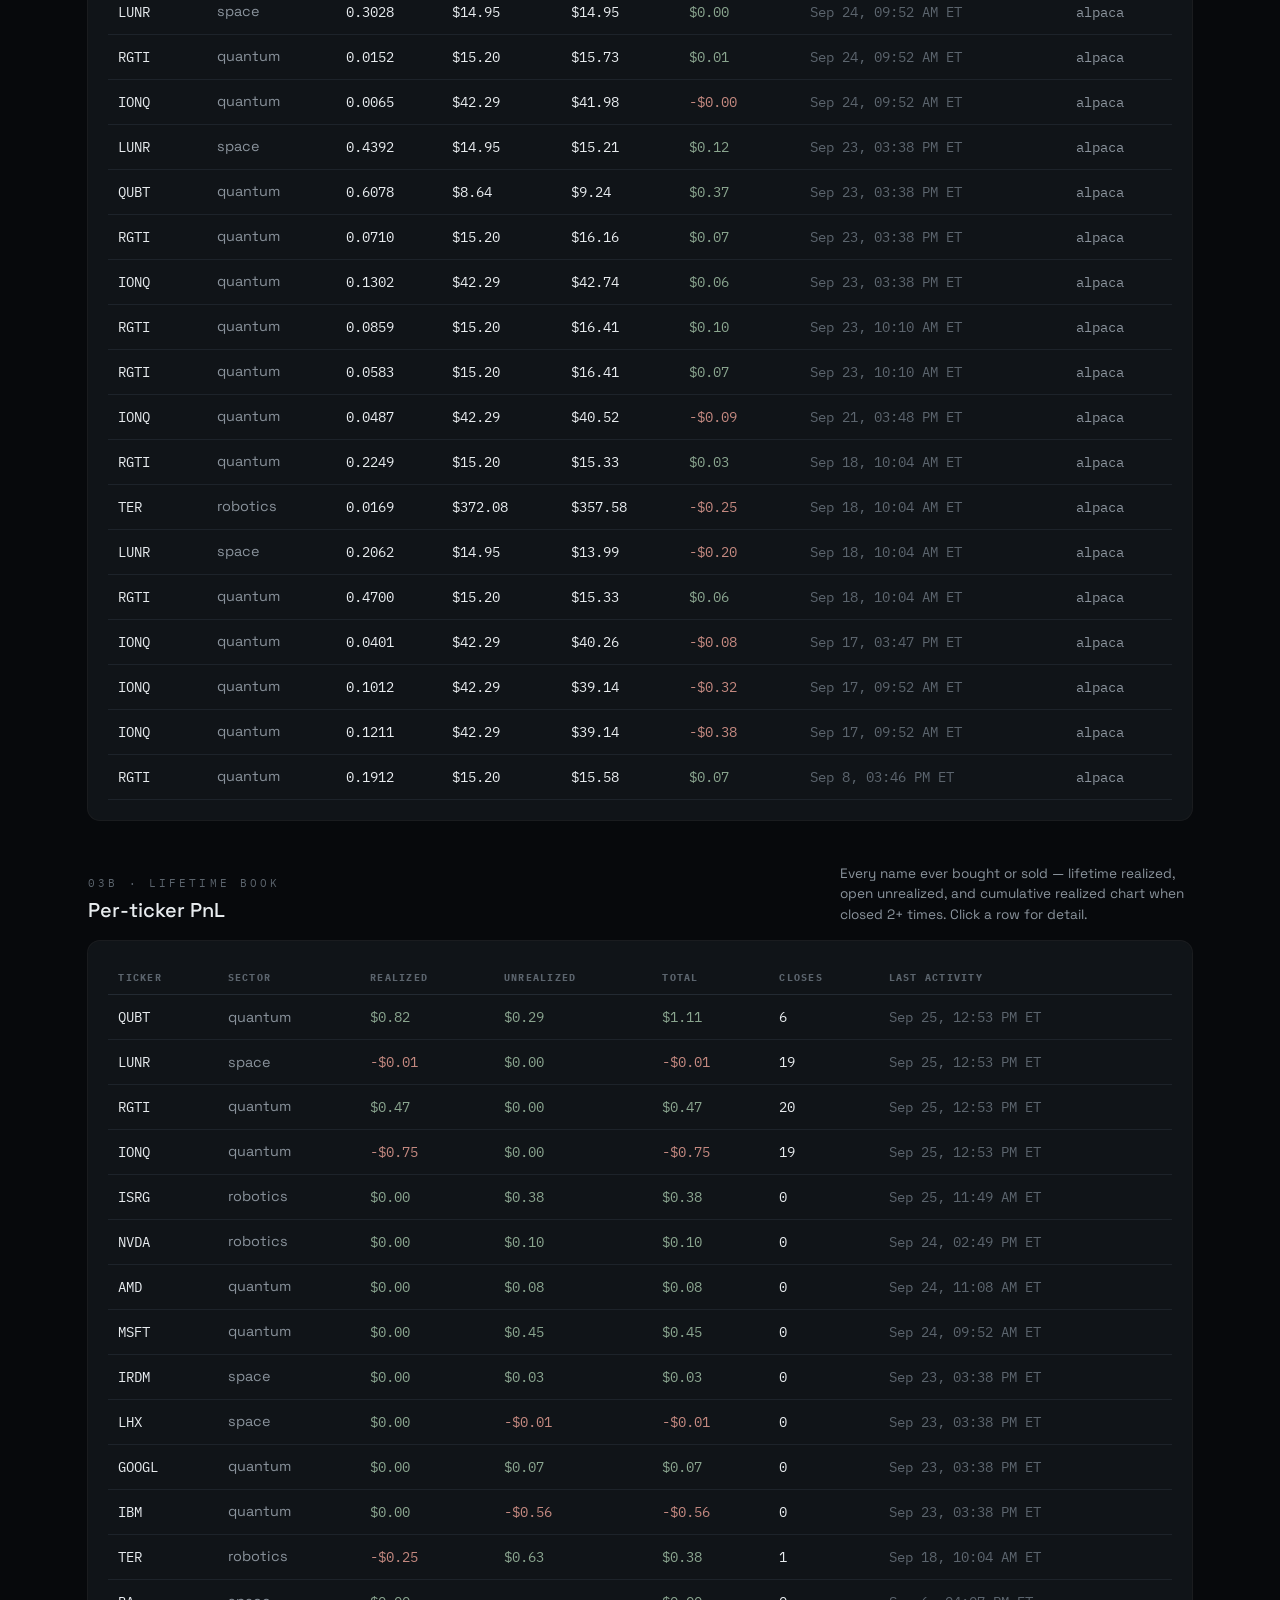
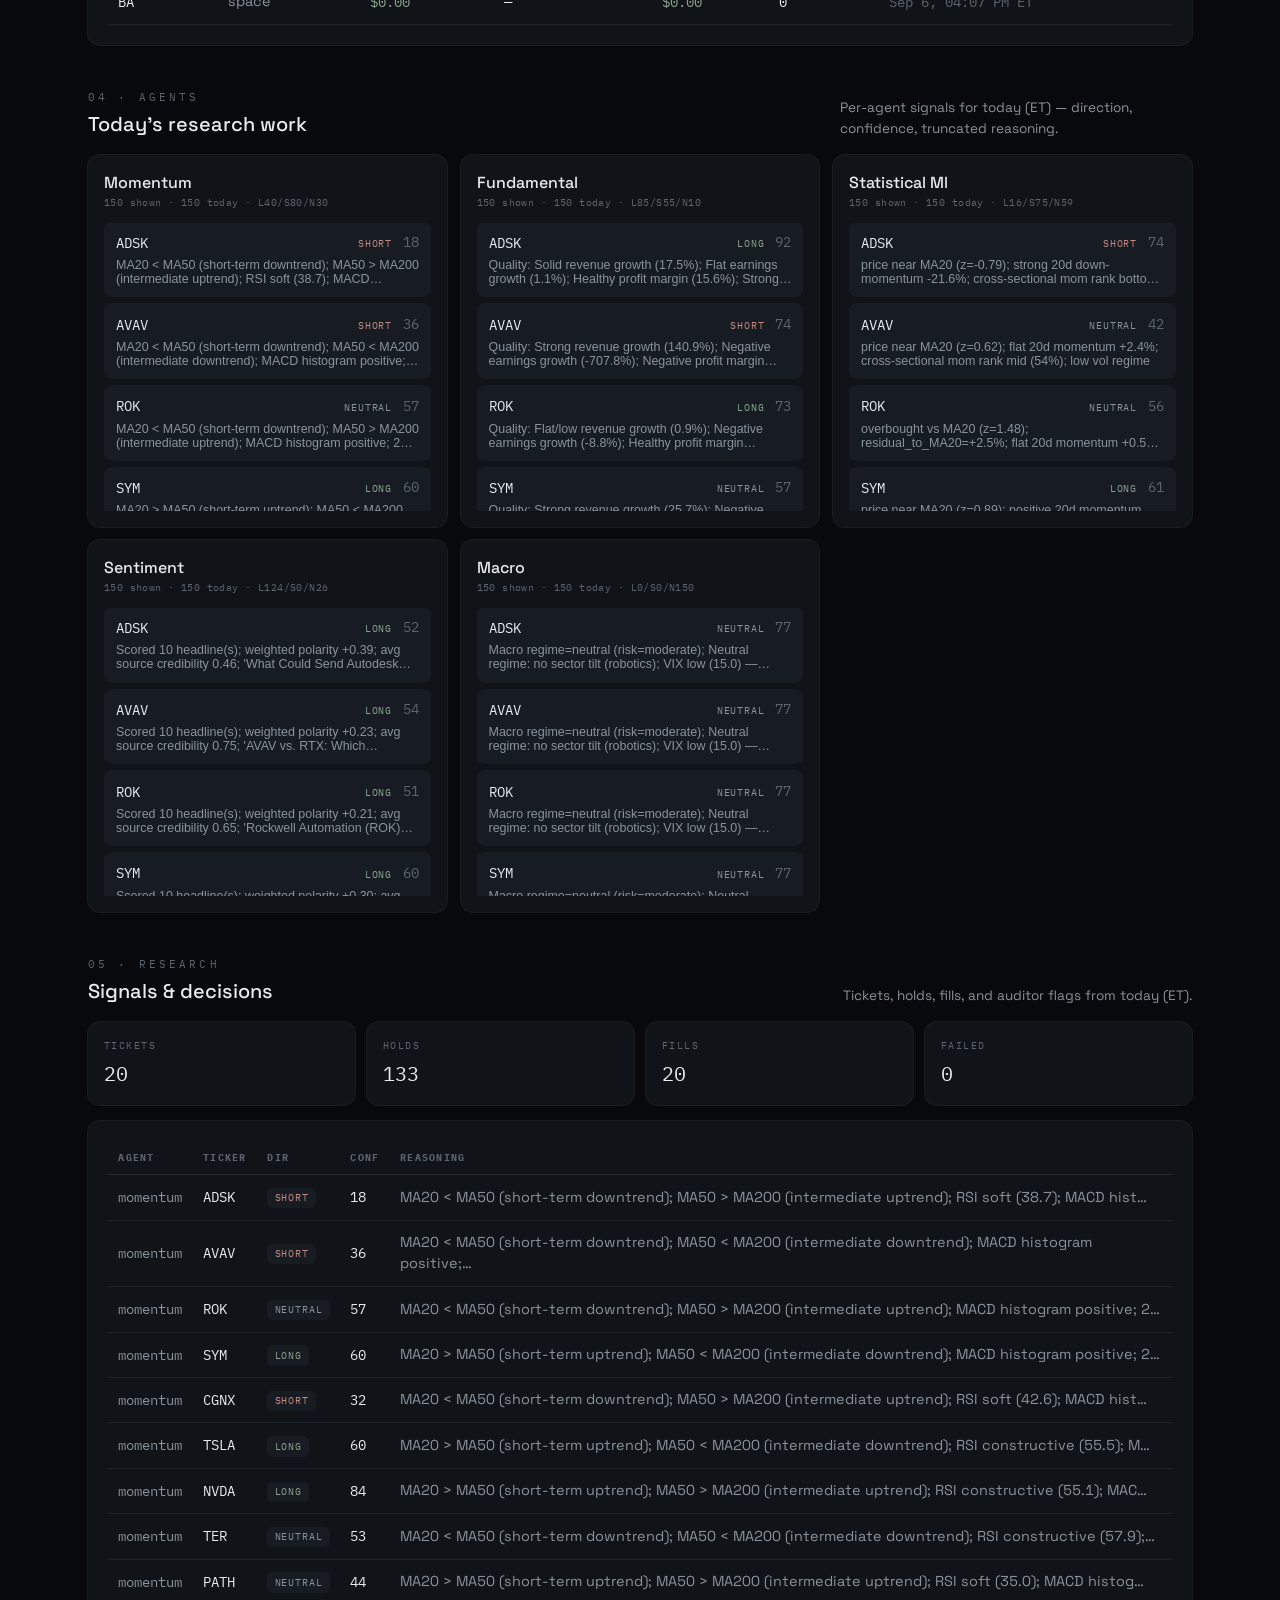
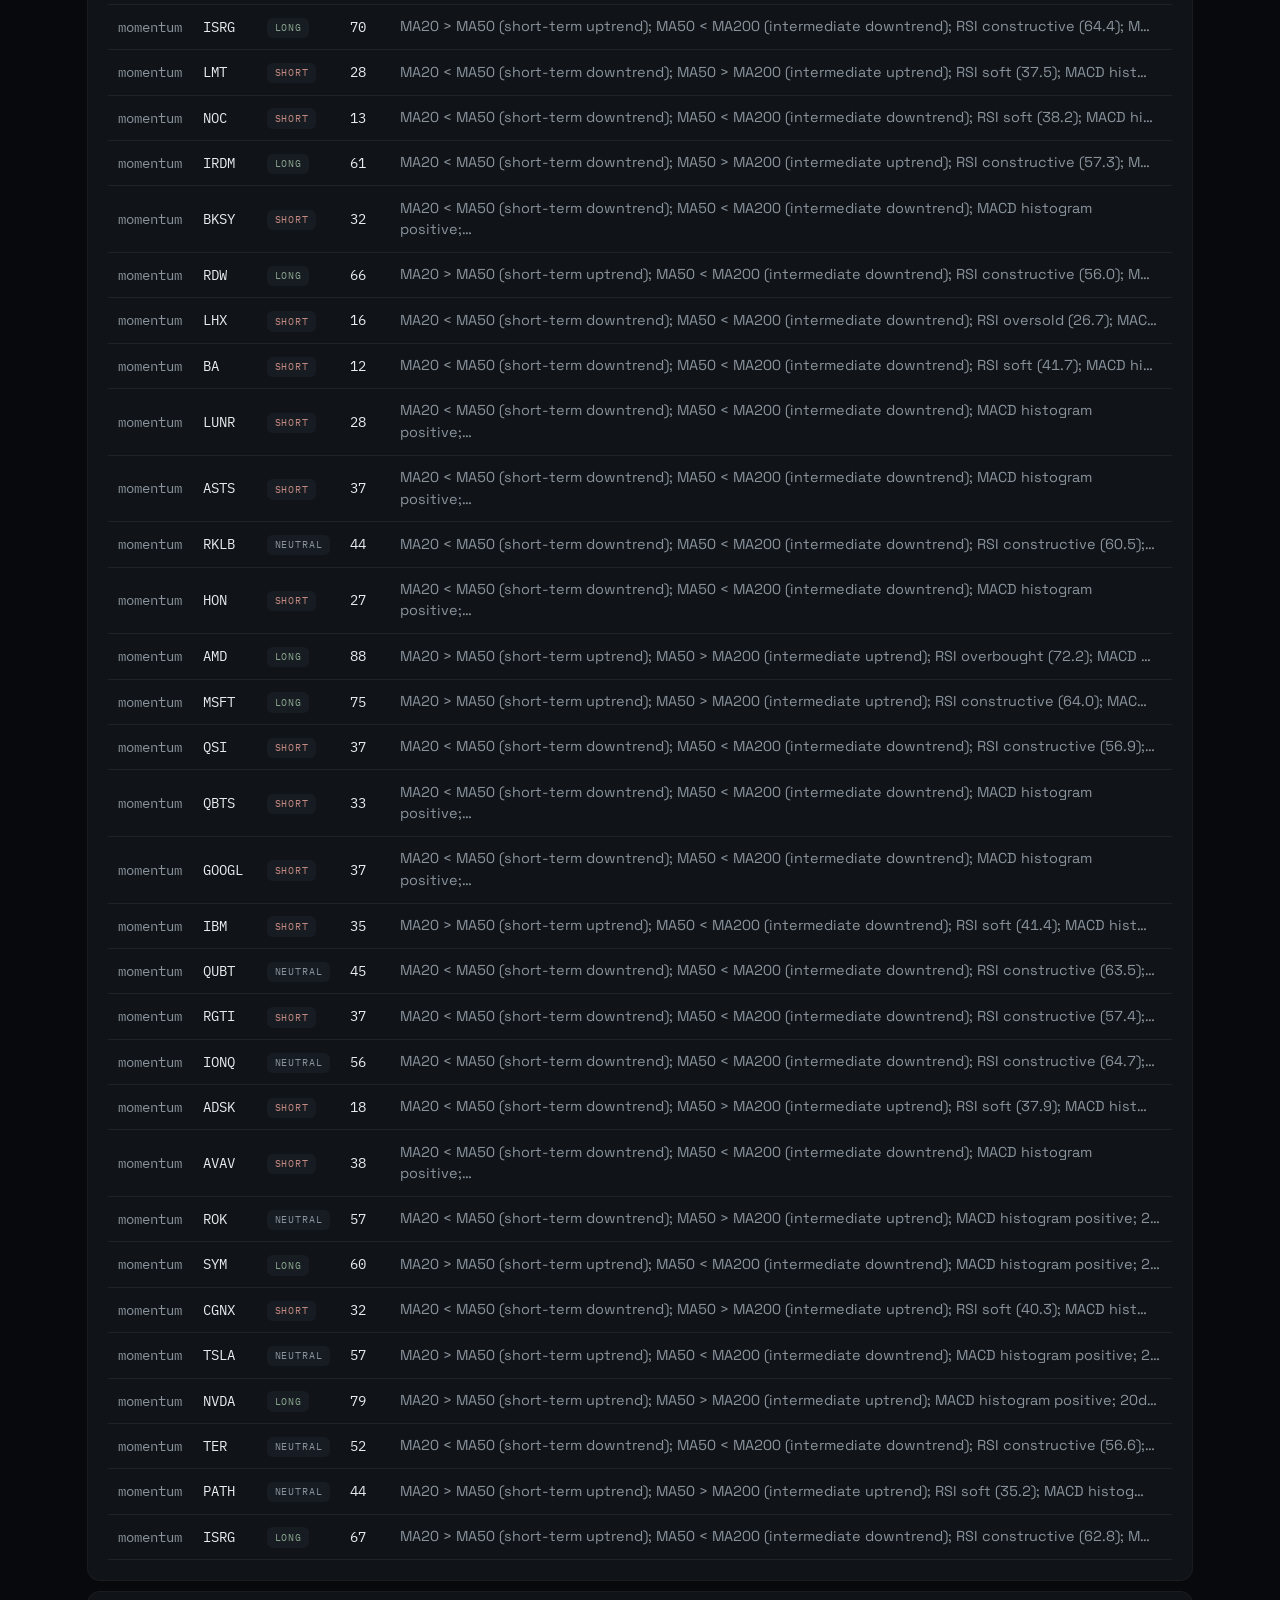
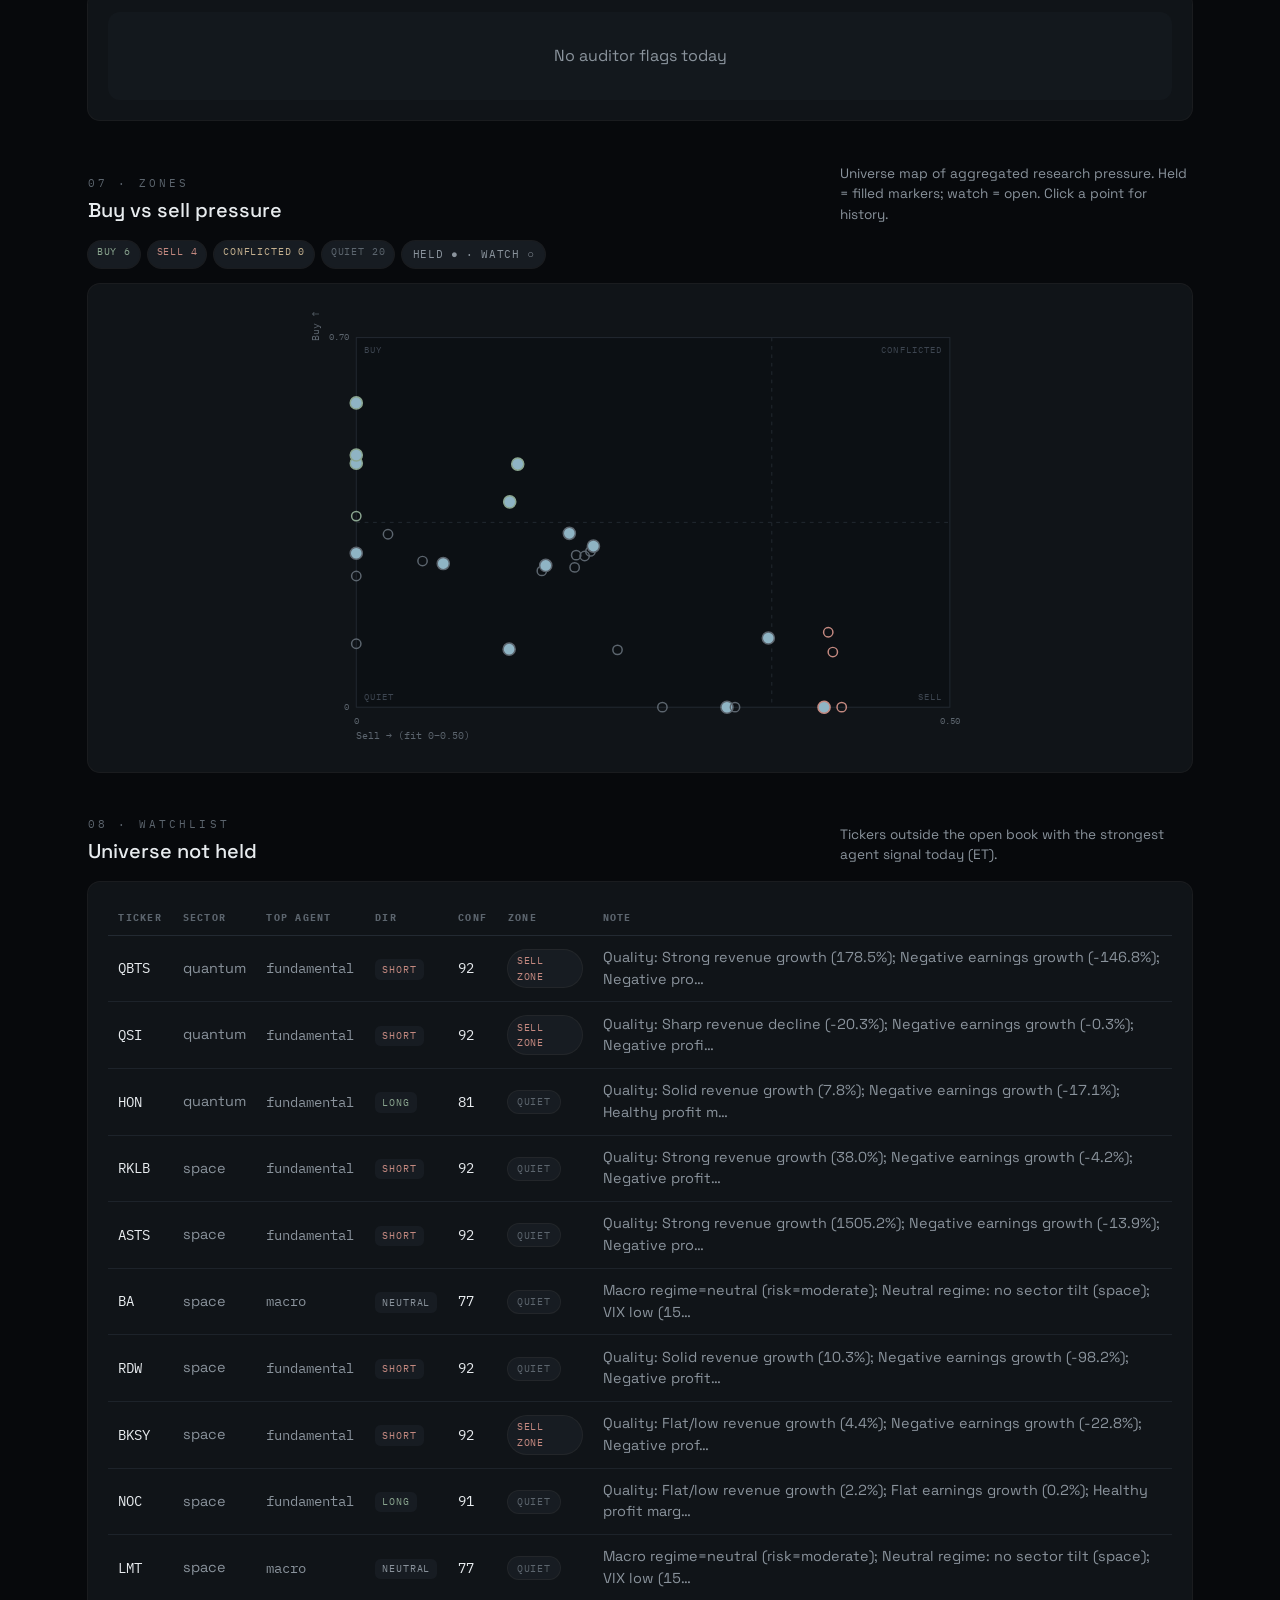
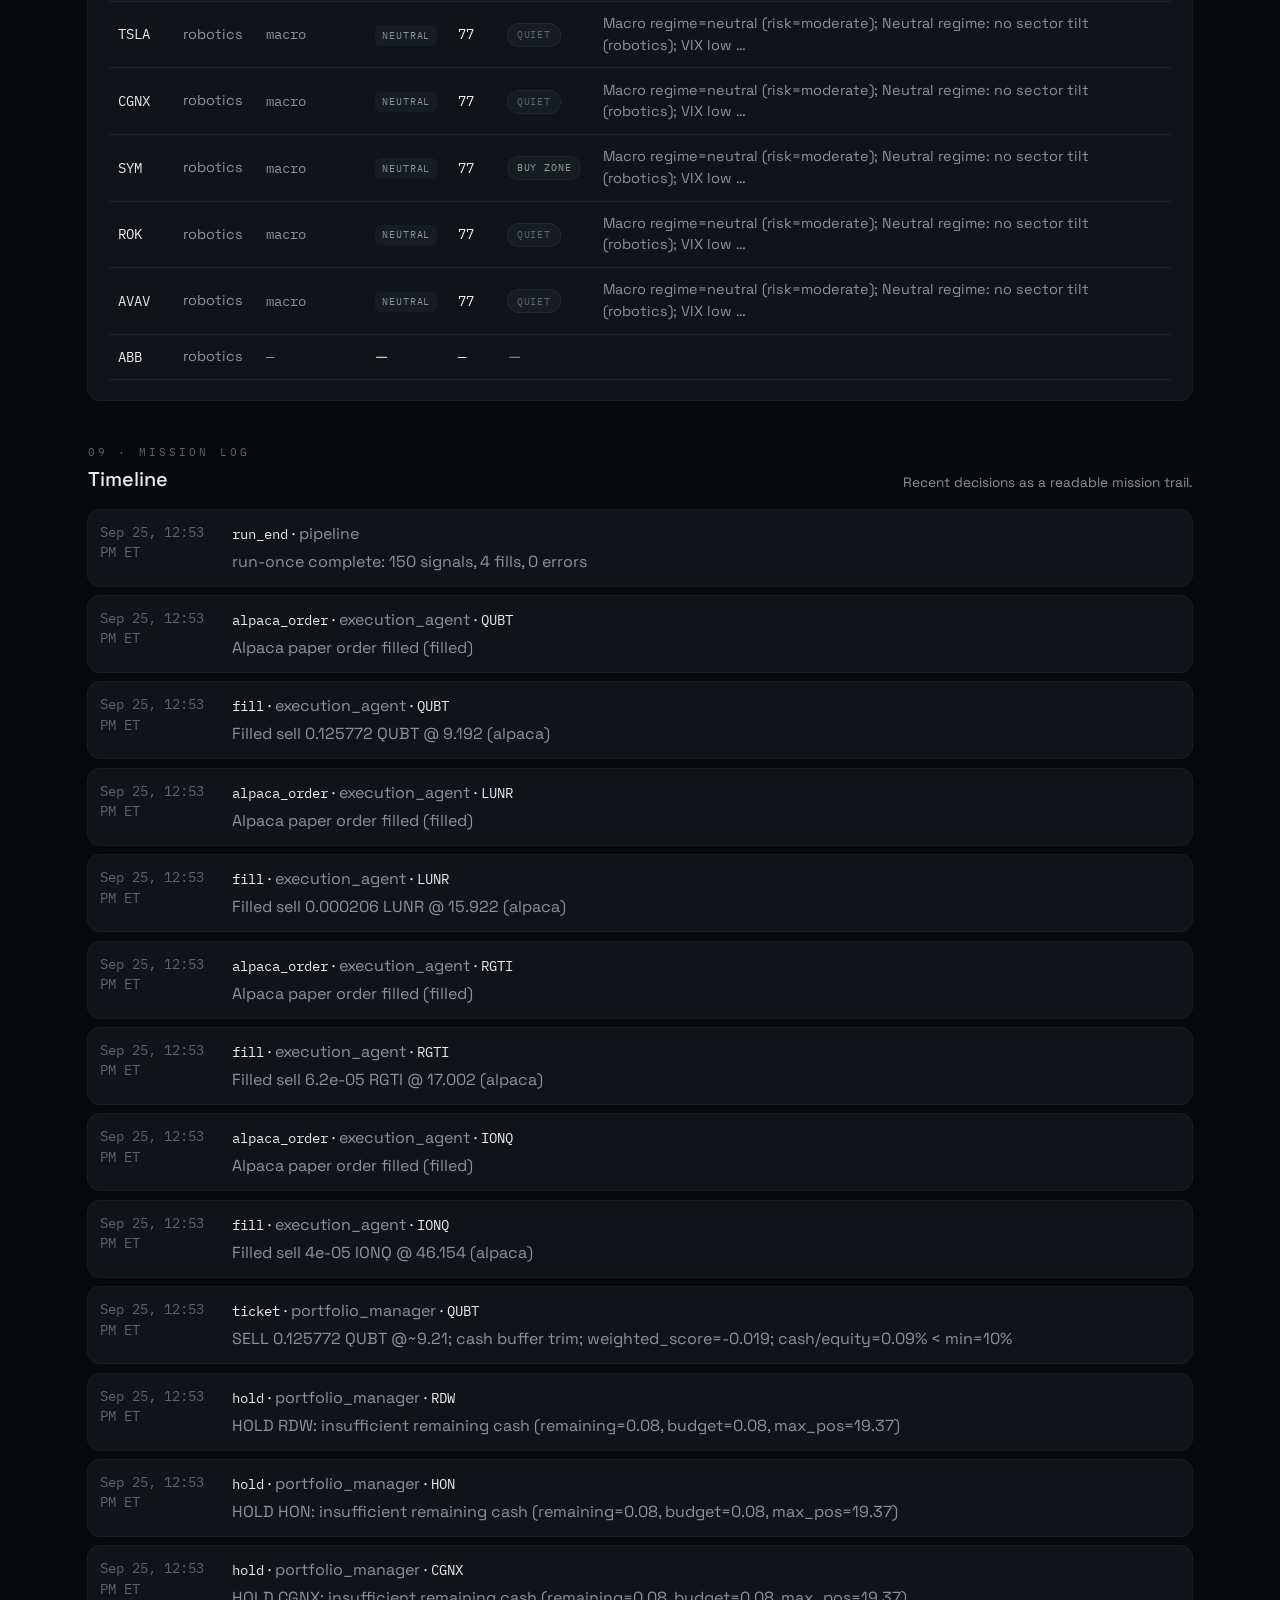
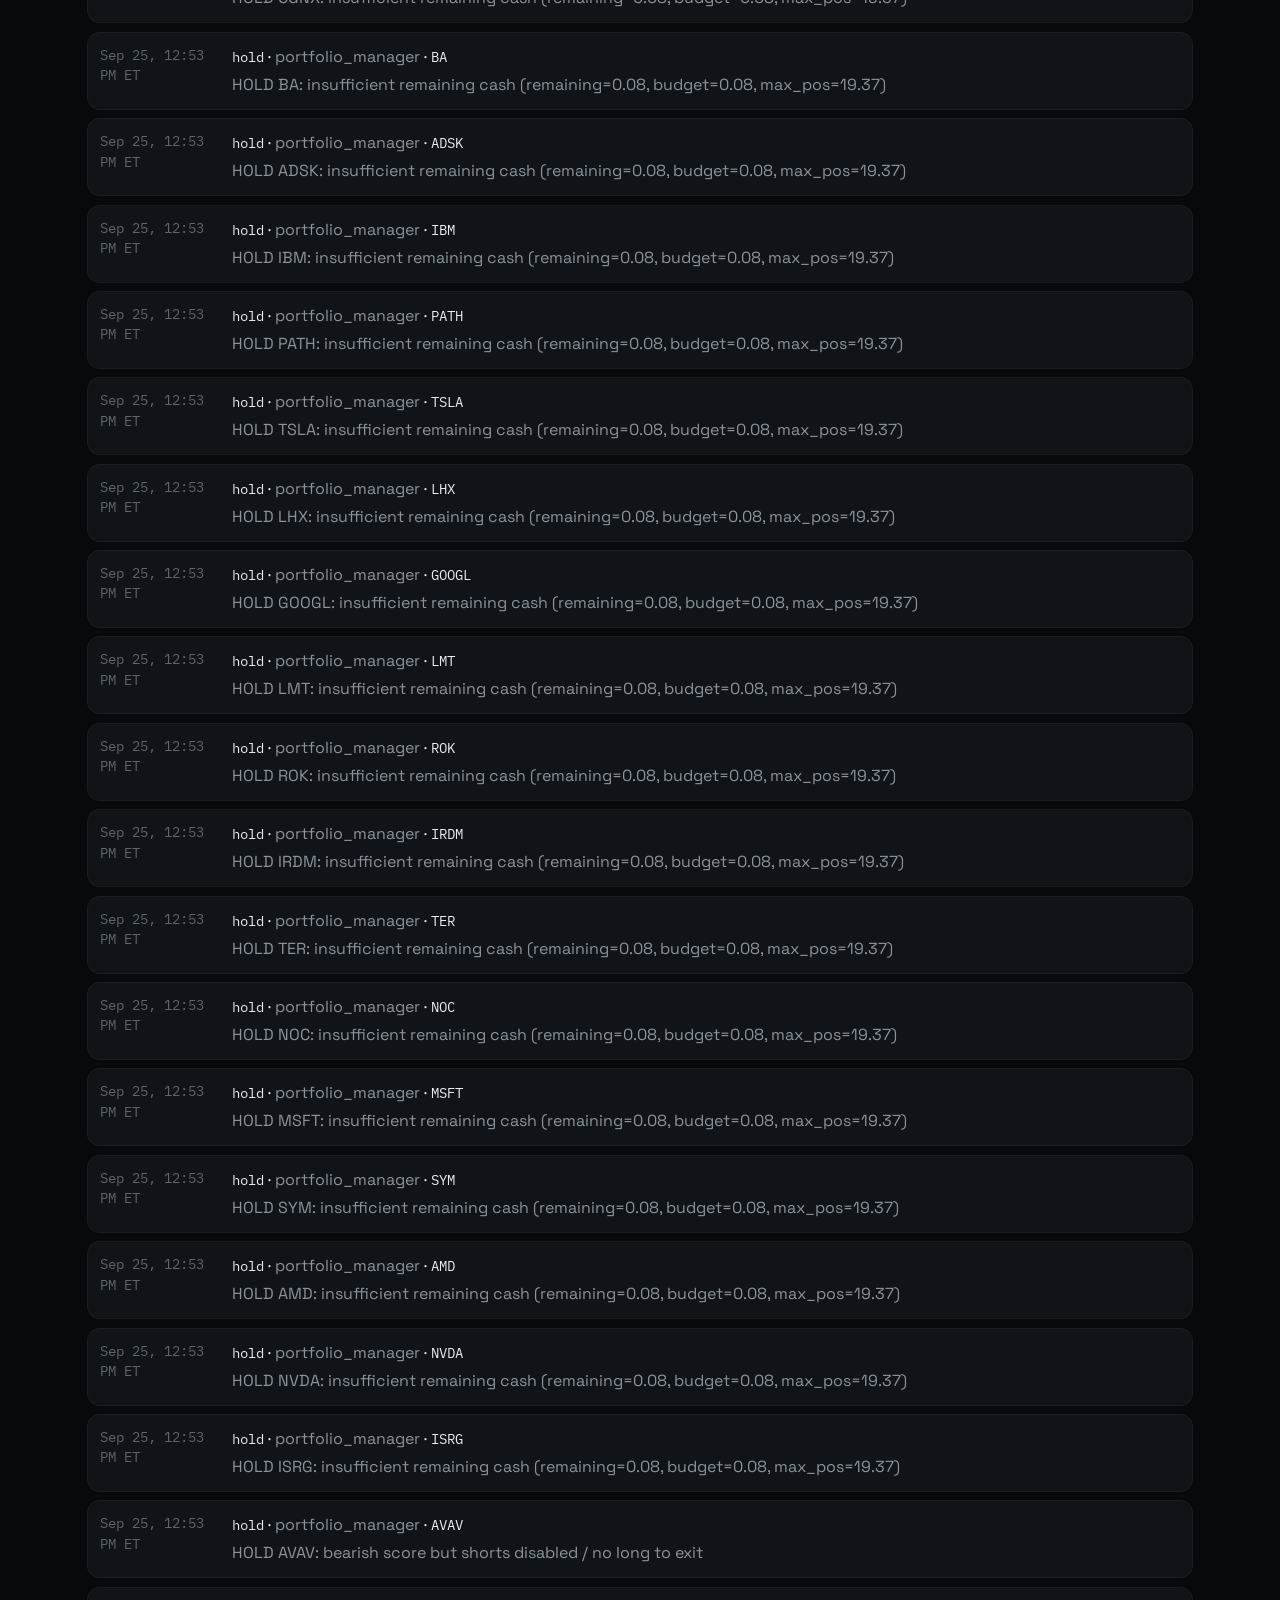
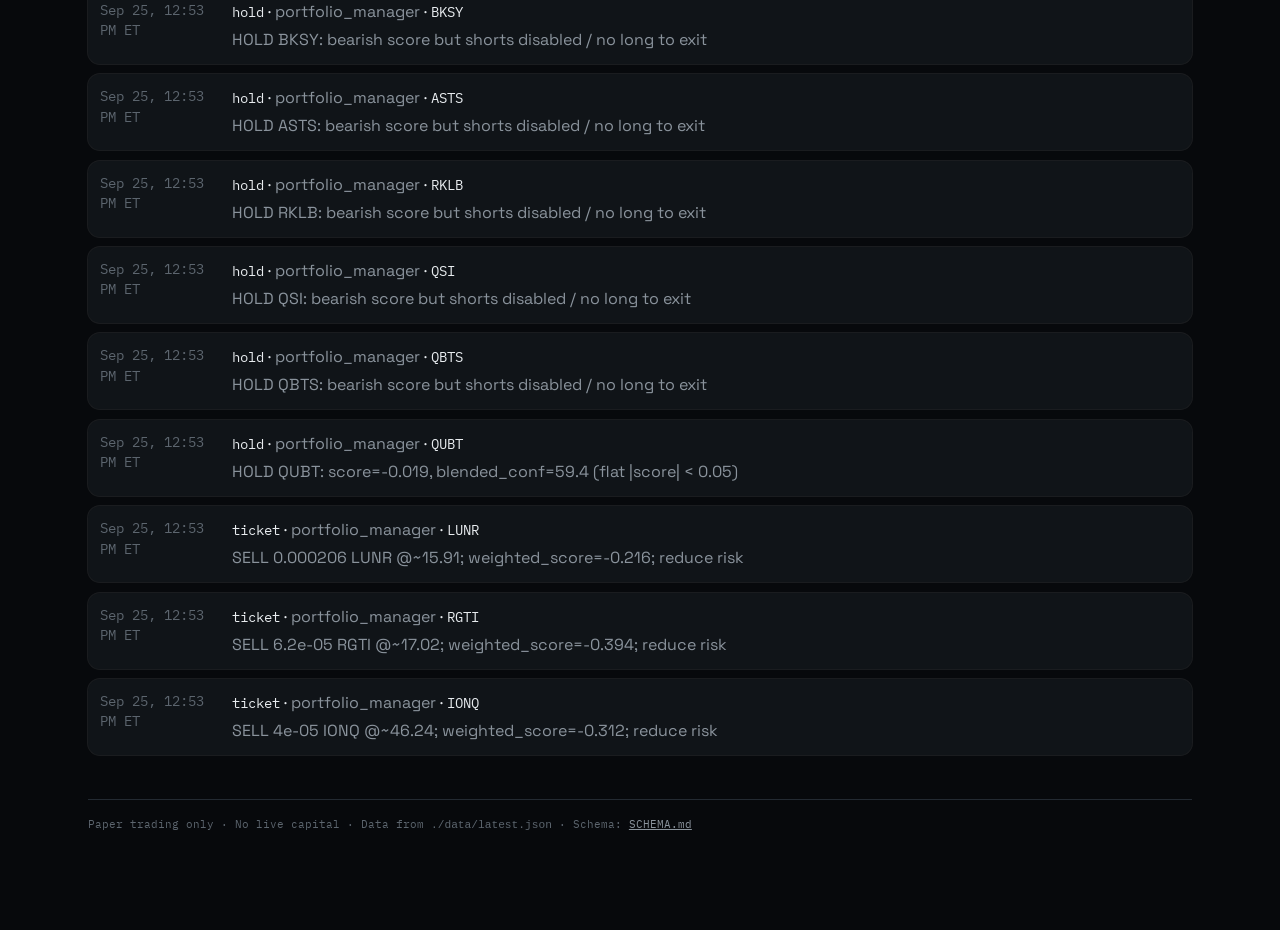
==== commit 2f3f6be6: "Nest Orbit Sectors board in Snapshot" ====
--- a/docs/index.html
+++ b/docs/index.html
@@ -37,6 +37,7 @@
     <div class="topbar">
       <nav class="nav" id="nav">
         <a href="#snapshot">Snapshot</a>
+        <a href="#sectors">Sectors</a>
         <a href="#holdings">Open</a>
         <a href="#closed">Closed</a>
         <a href="#lifetime">Lifetime</a>
@@ -65,6 +66,16 @@
       <div class="panel chart-wrap">
         <p class="kicker">Equity curve</p>
         <div id="equityChart"></div>
+      </div>
+      <div id="sectors">
+        <div class="section-head">
+          <div>
+            <p class="kicker">01b · Sectors</p>
+            <h2>Theme comparison</h2>
+          </div>
+          <p class="hint">Pressure, relative tape (eq-wt 1d/5d/20d), breadth, and book weight per theme. Click a card to filter Zones, watchlist, and agents — click again or All to clear.</p>
+        </div>
+        <div class="sector-board" id="sectorBoard"></div>
       </div>
     </section>
 
@@ -126,17 +137,6 @@
       <div class="panel table-scroll" id="flagsTable"></div>
     </section>
 
-    <section id="sectors">
-      <div class="section-head">
-        <div>
-          <p class="kicker">06 · Sectors</p>
-          <h2>Theme comparison</h2>
-        </div>
-        <p class="hint">Pressure, relative tape (eq-wt 1d/5d/20d), breadth, and book weight per theme. Click a card to filter Zones, watchlist, and agents — click again or All to clear.</p>
-      </div>
-      <div class="sector-board" id="sectorBoard"></div>
-    </section>
-
     <section id="zones">
       <div class="section-head">
         <div>
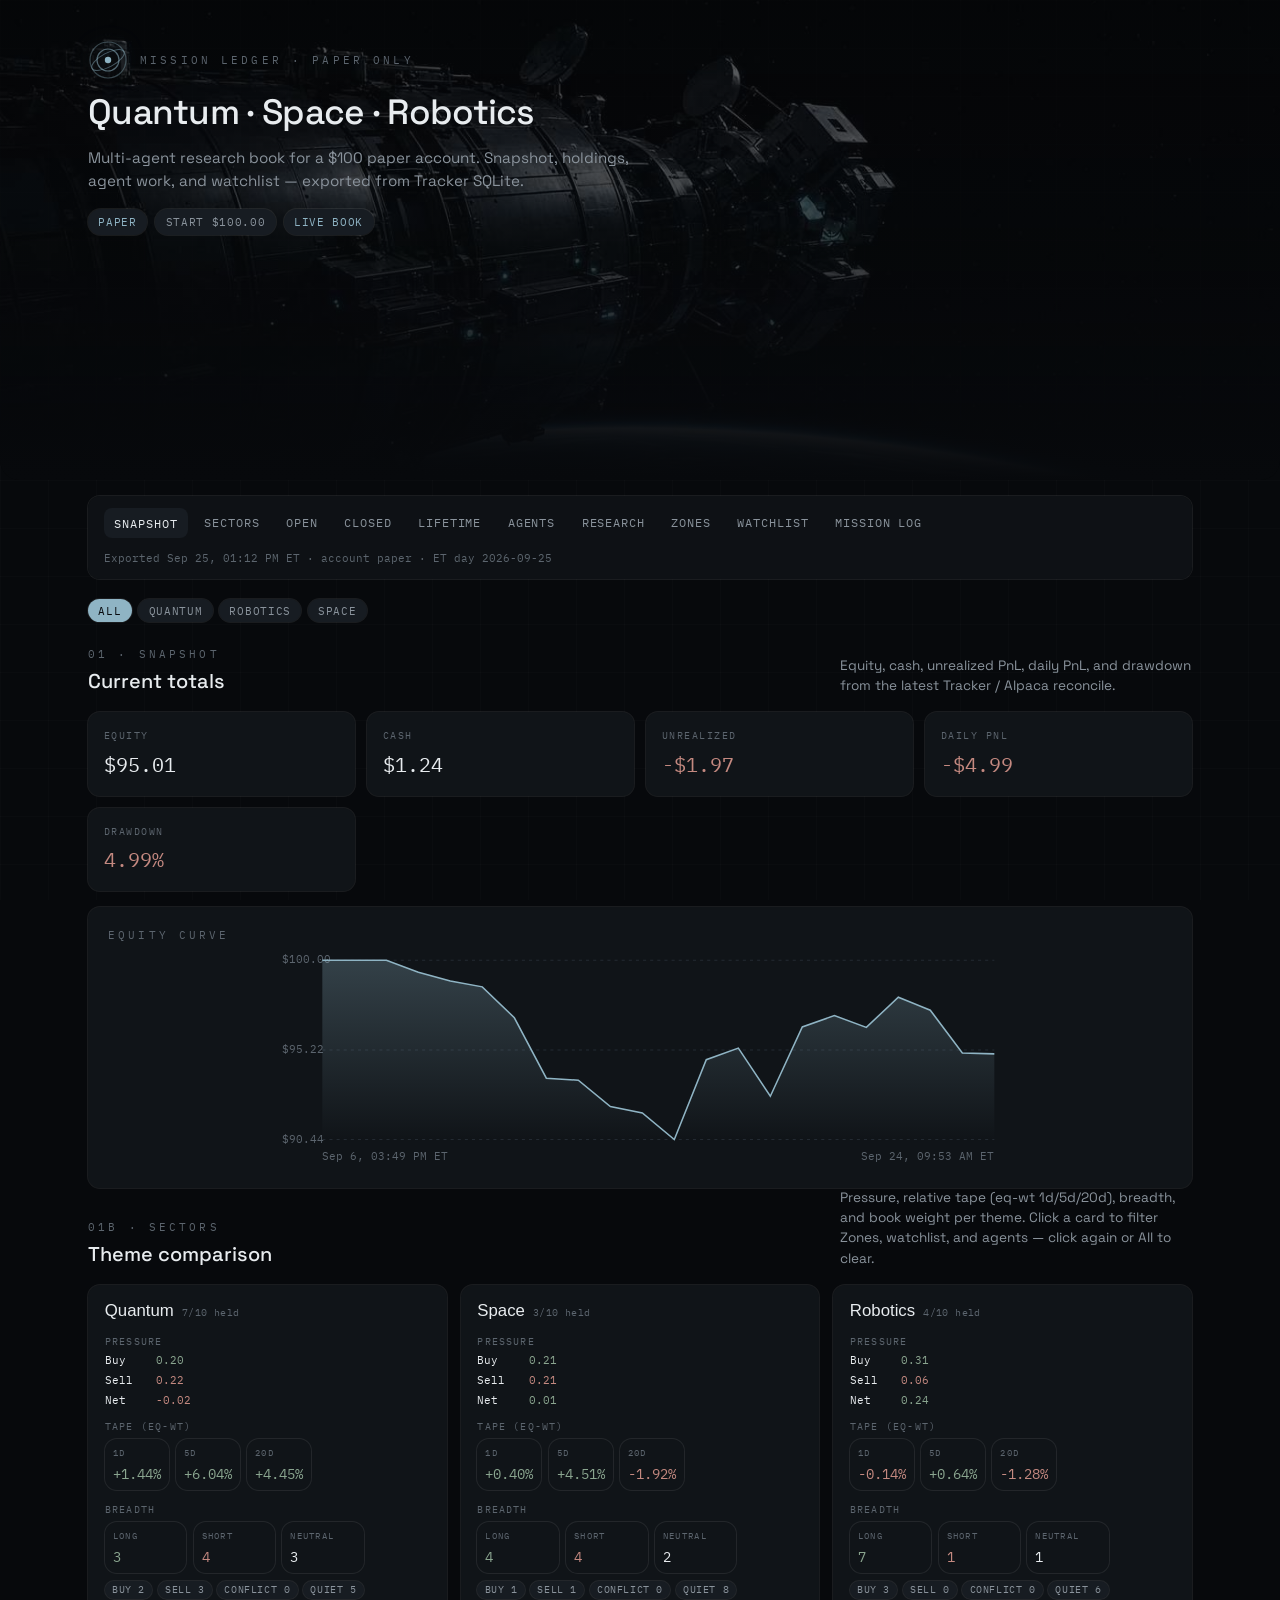
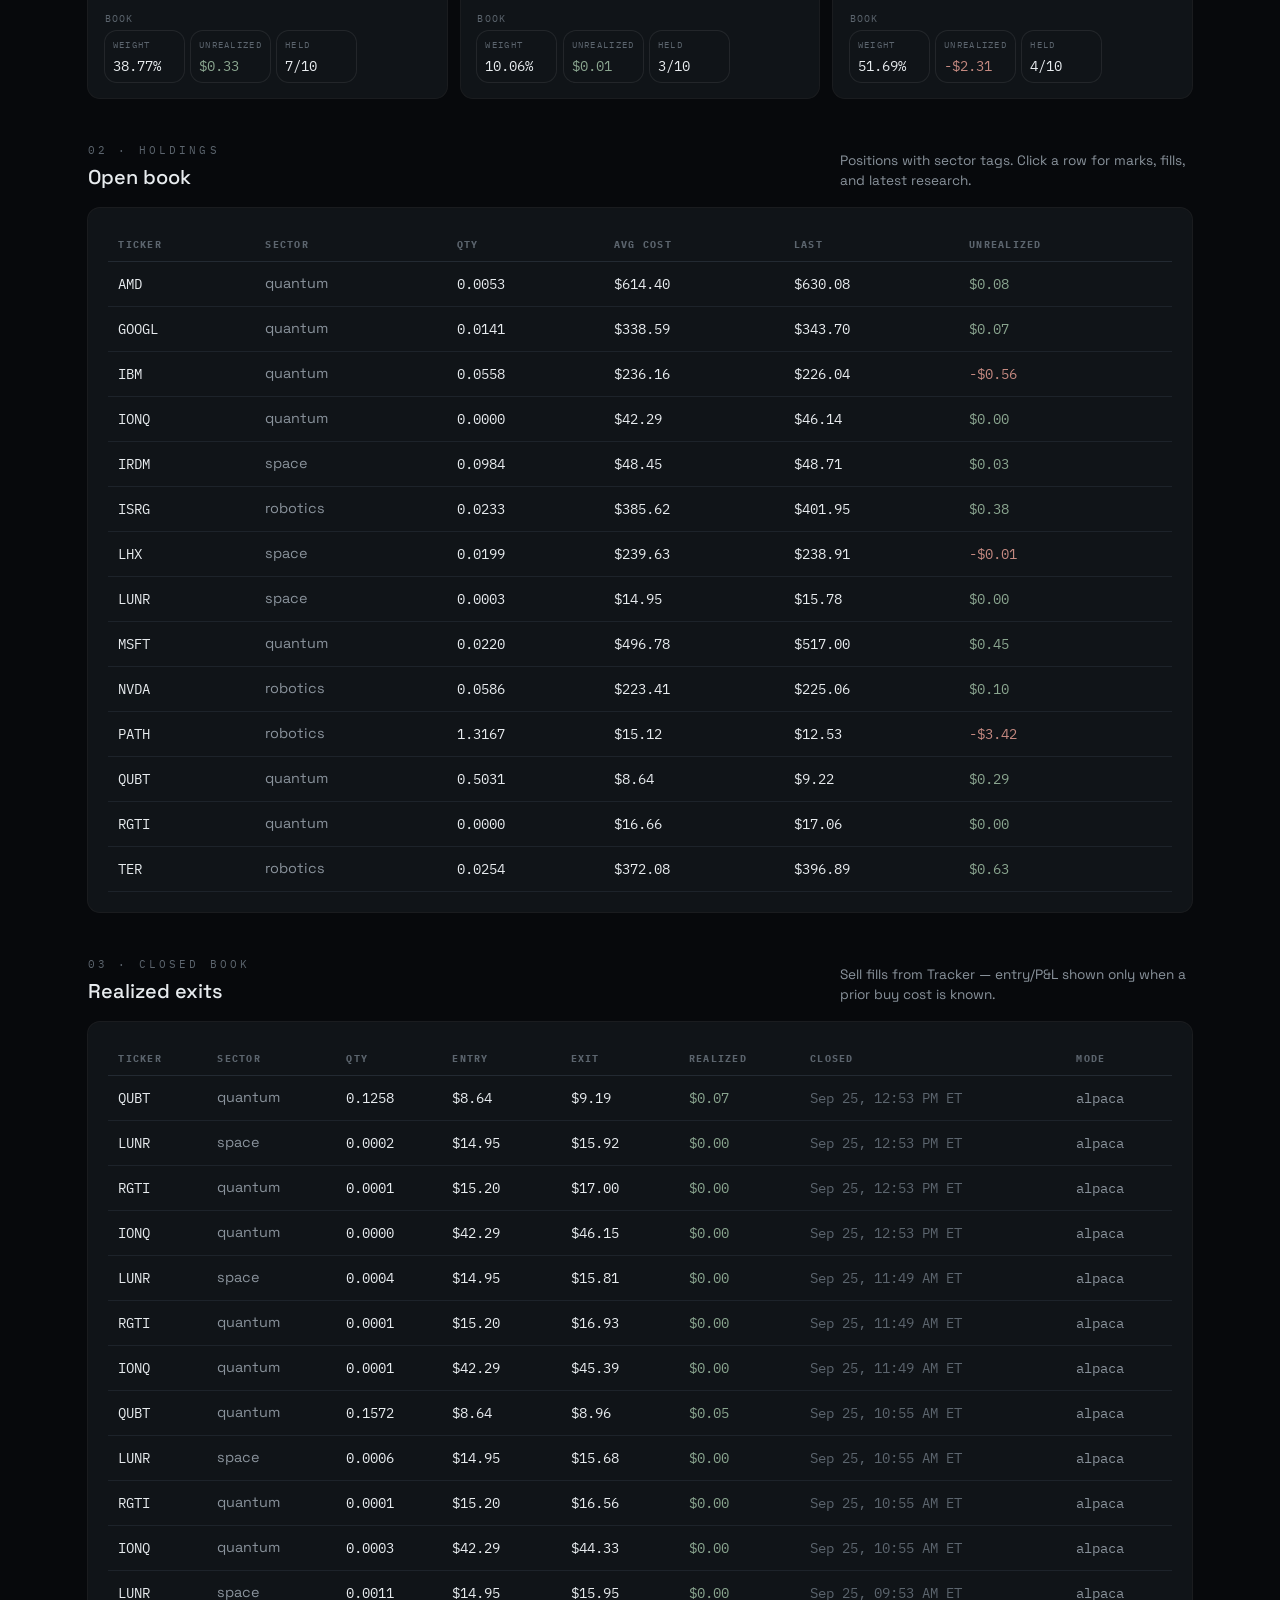
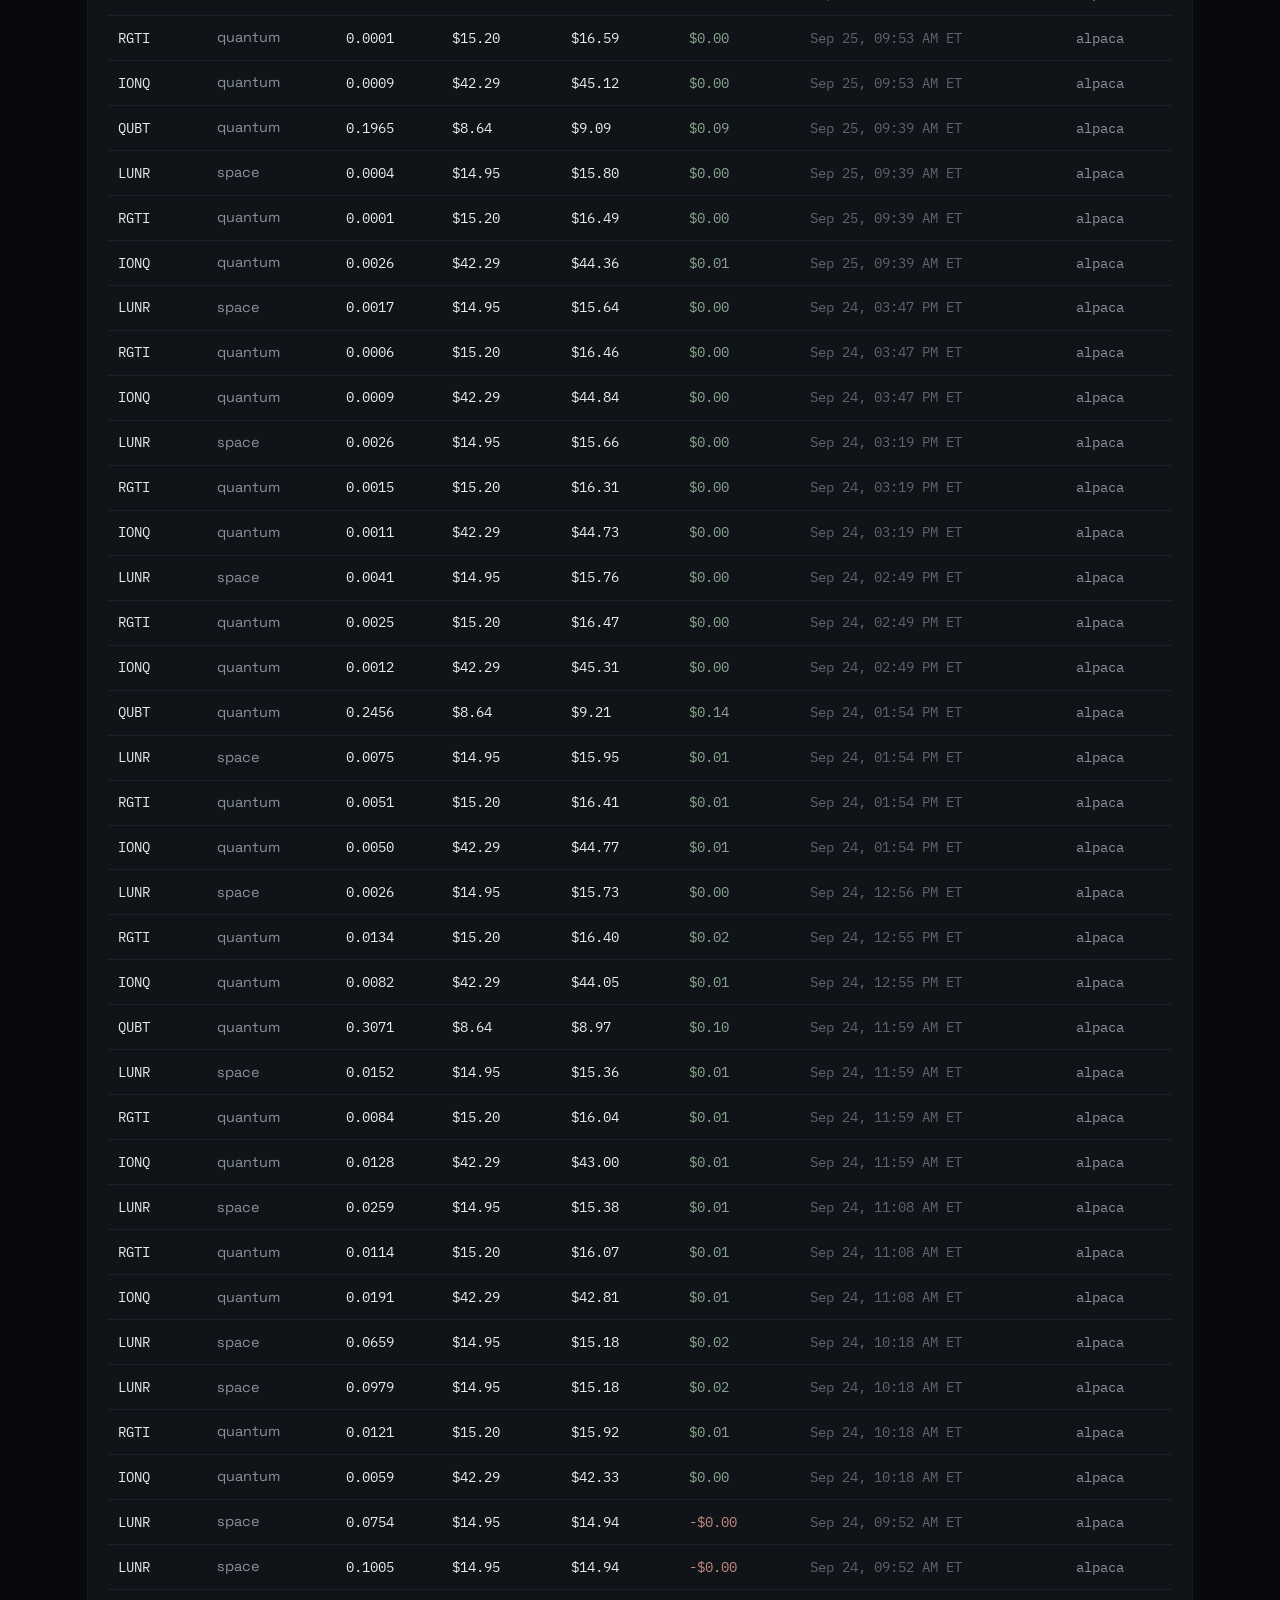
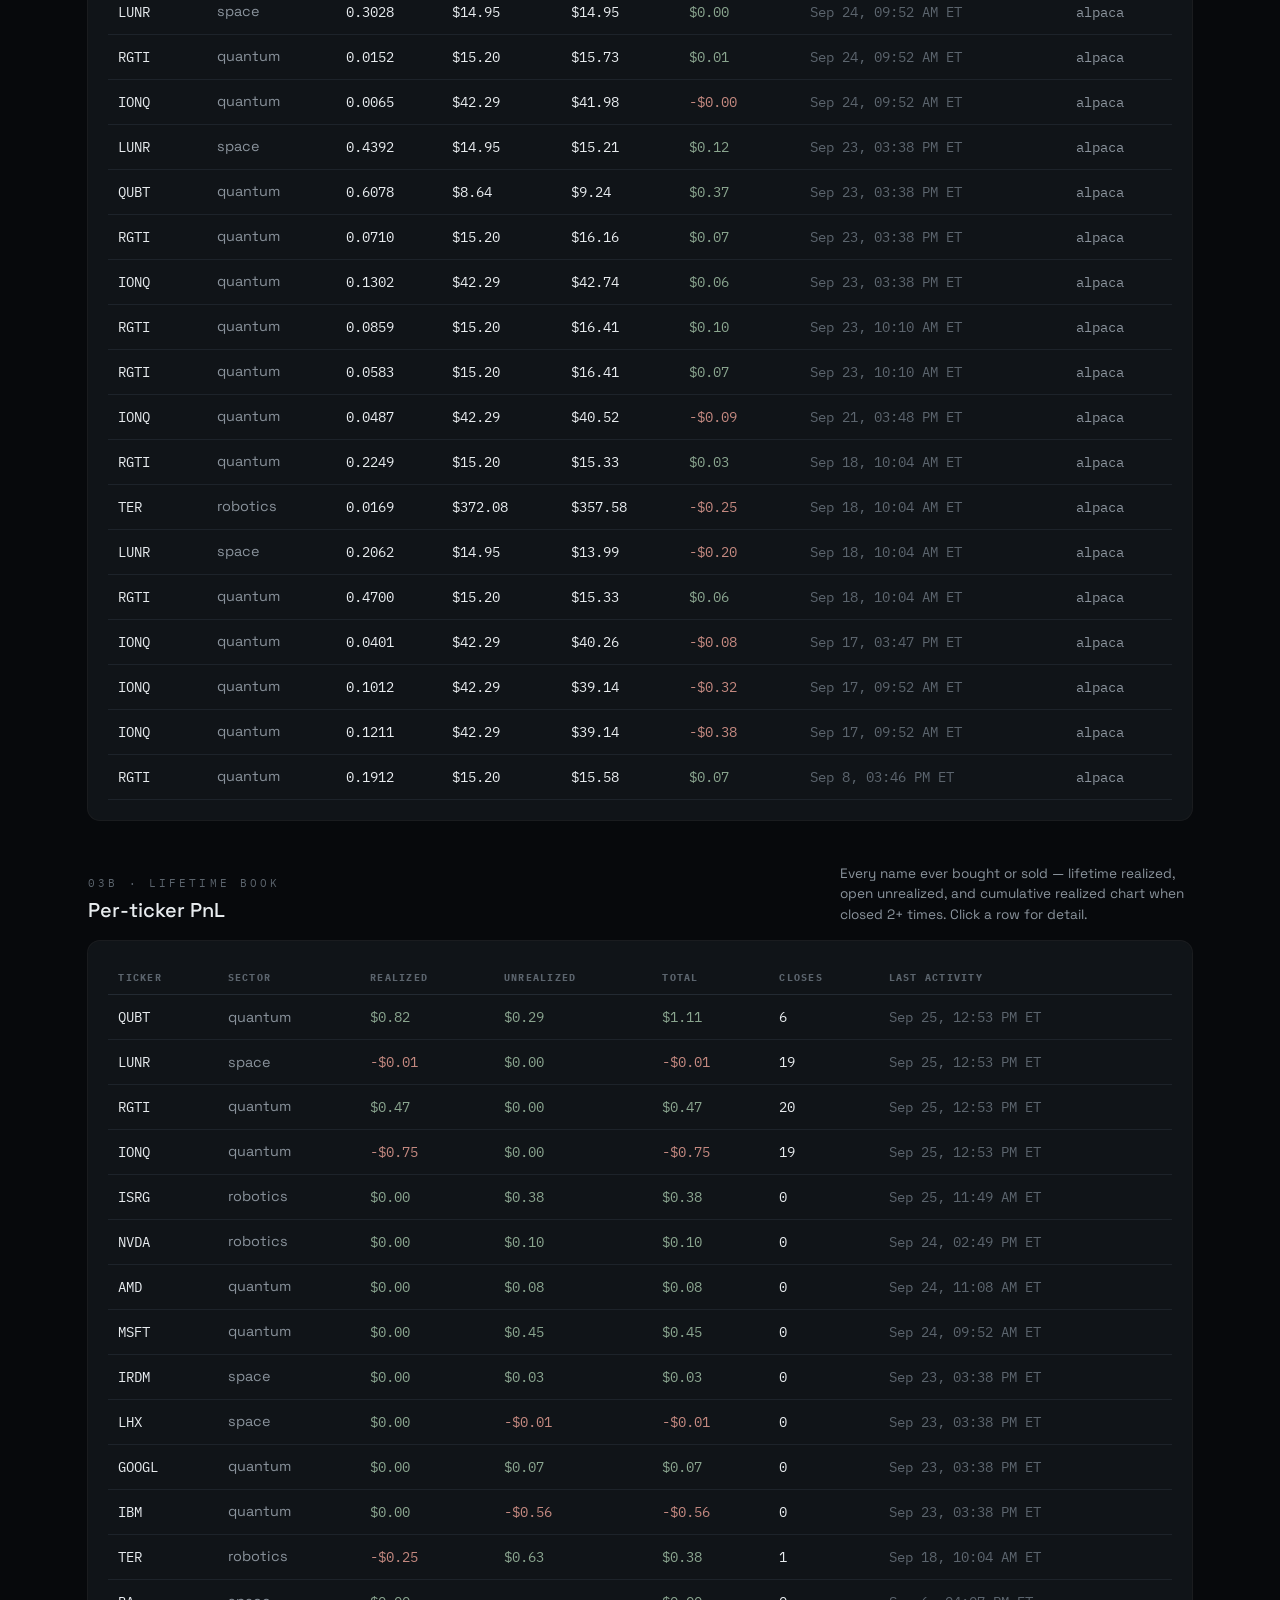
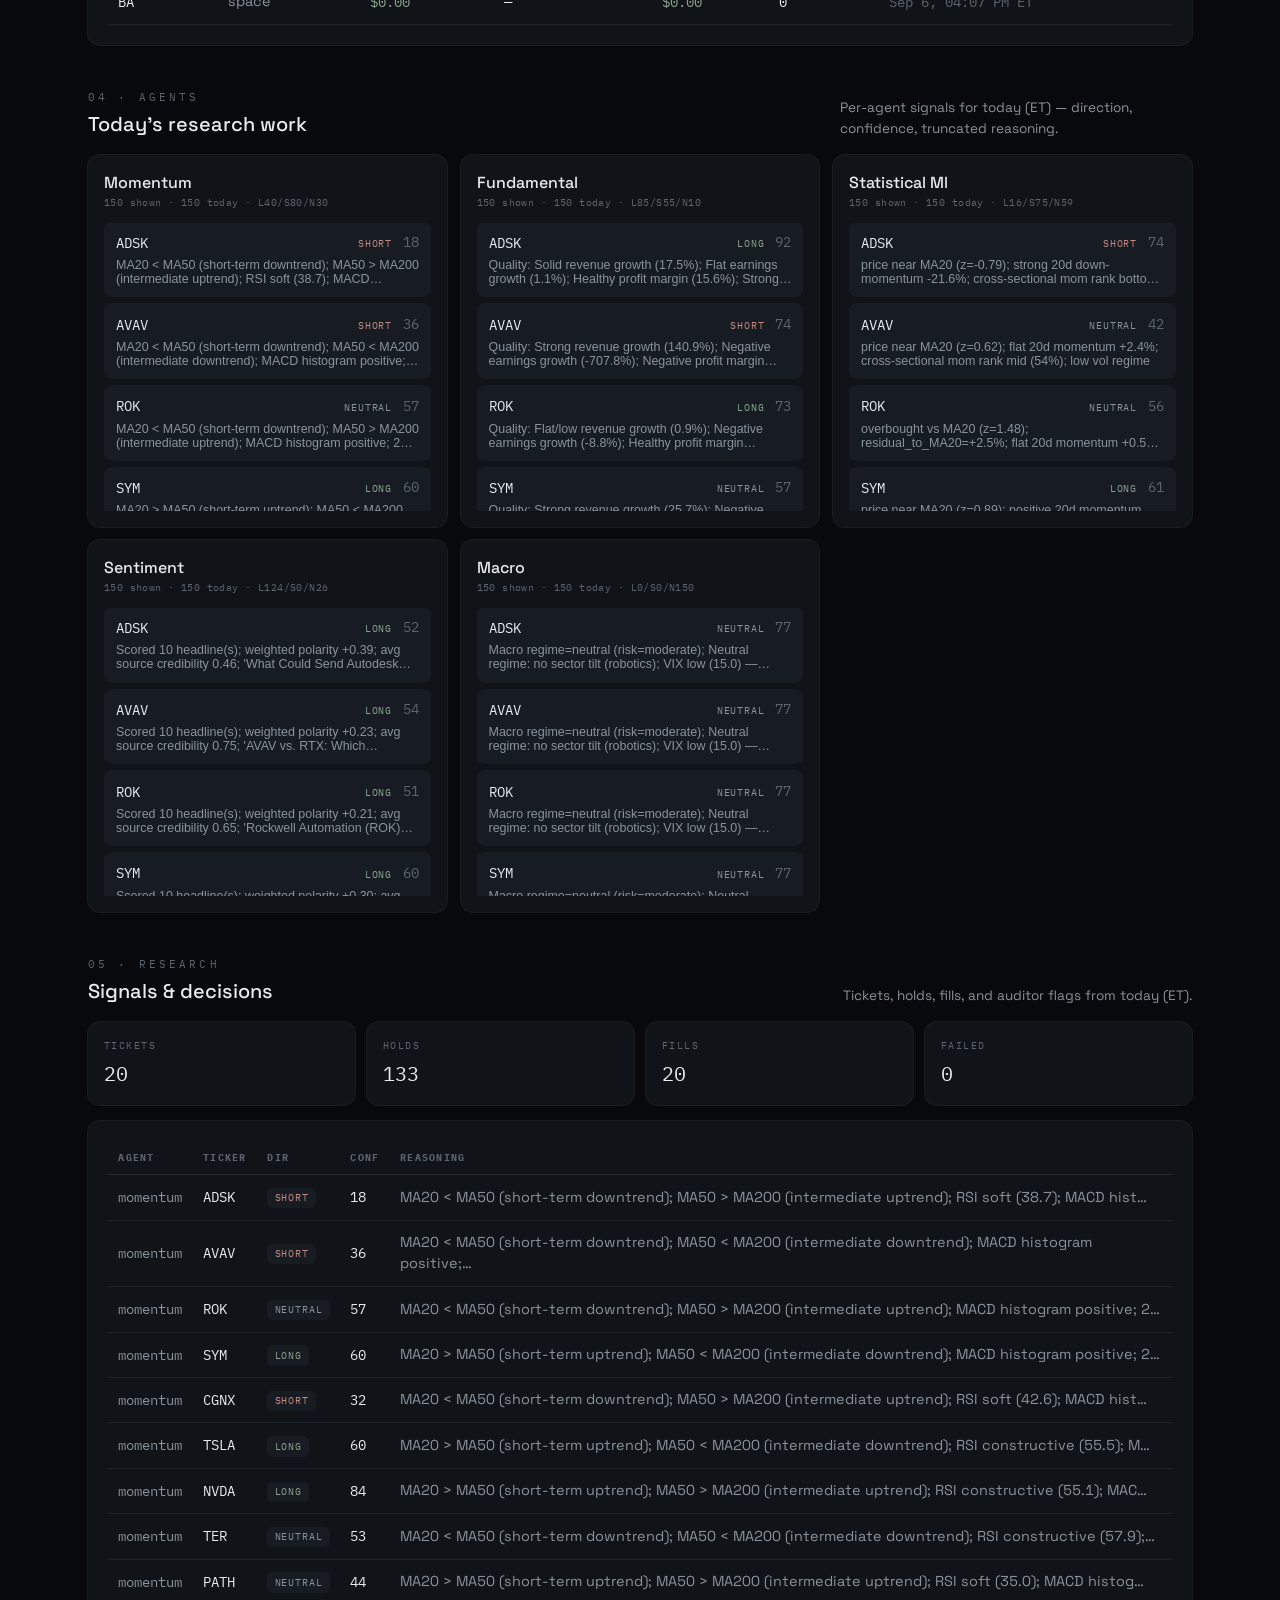
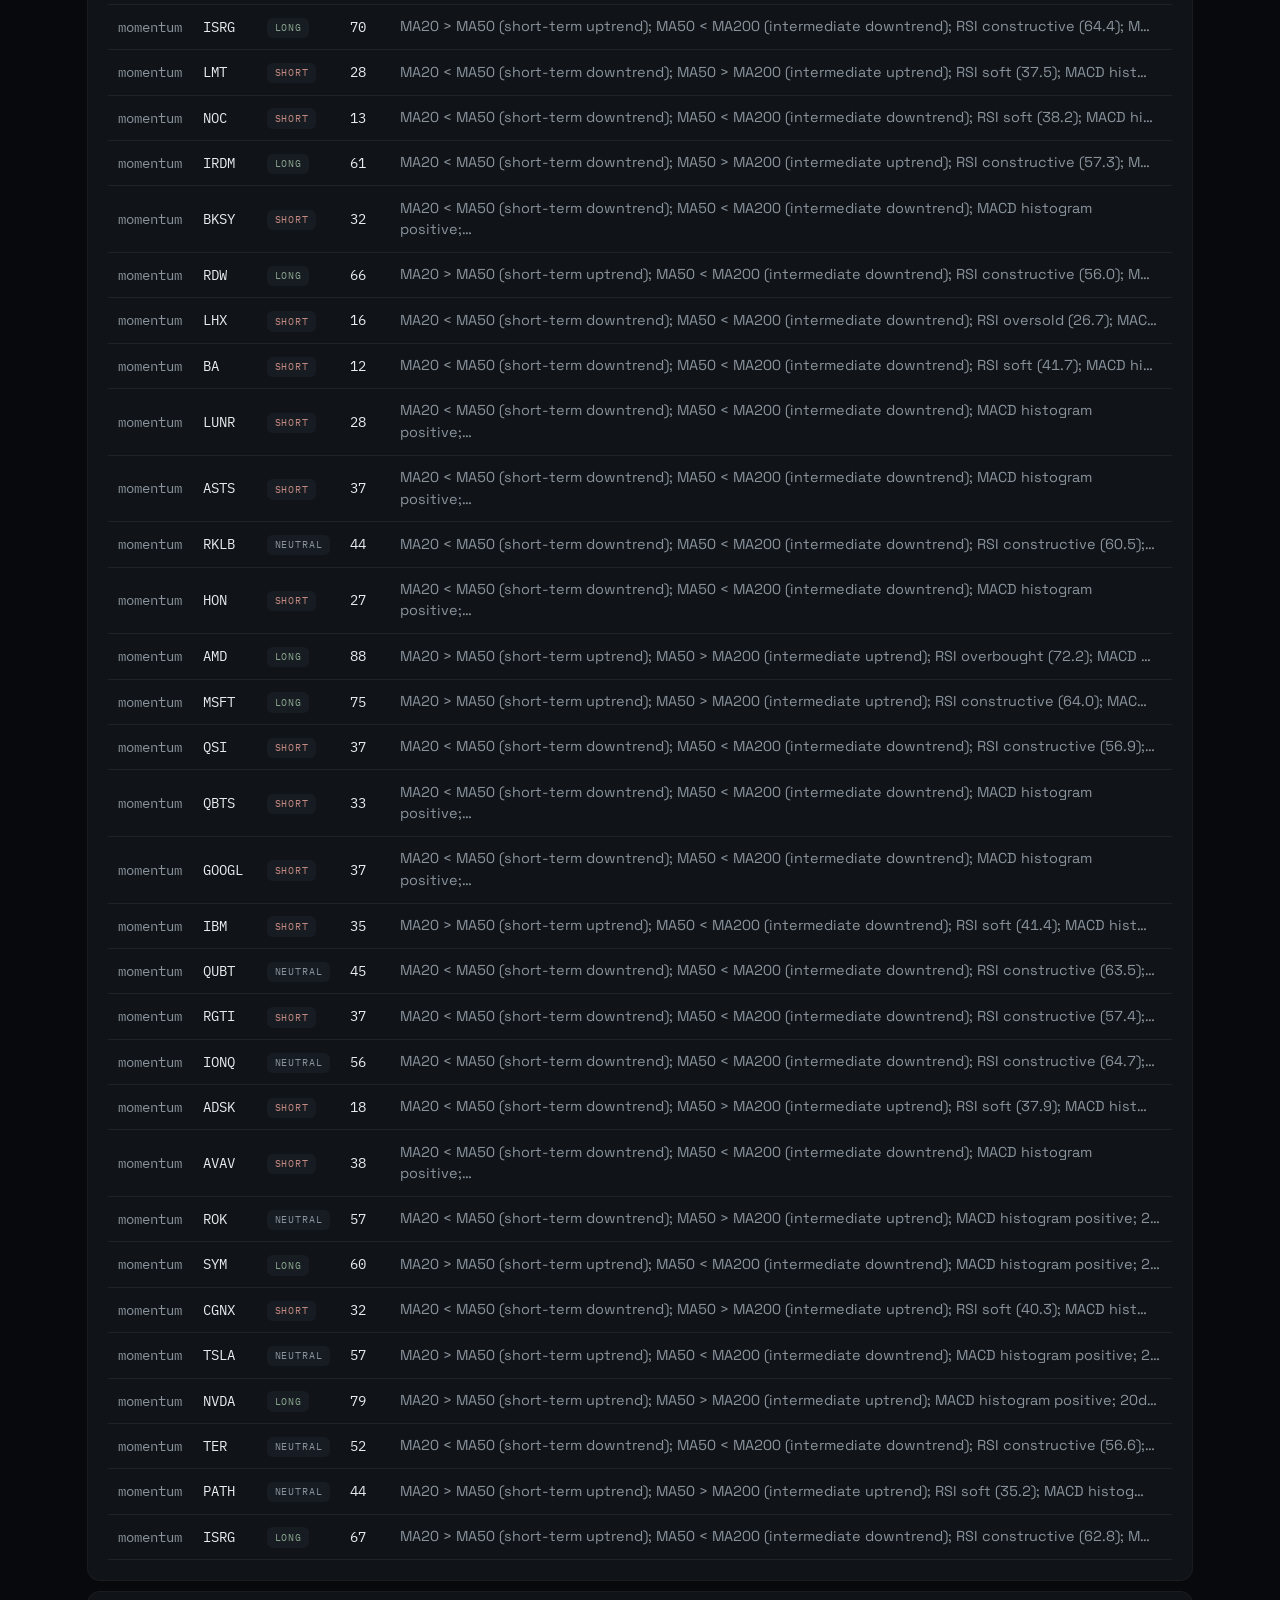
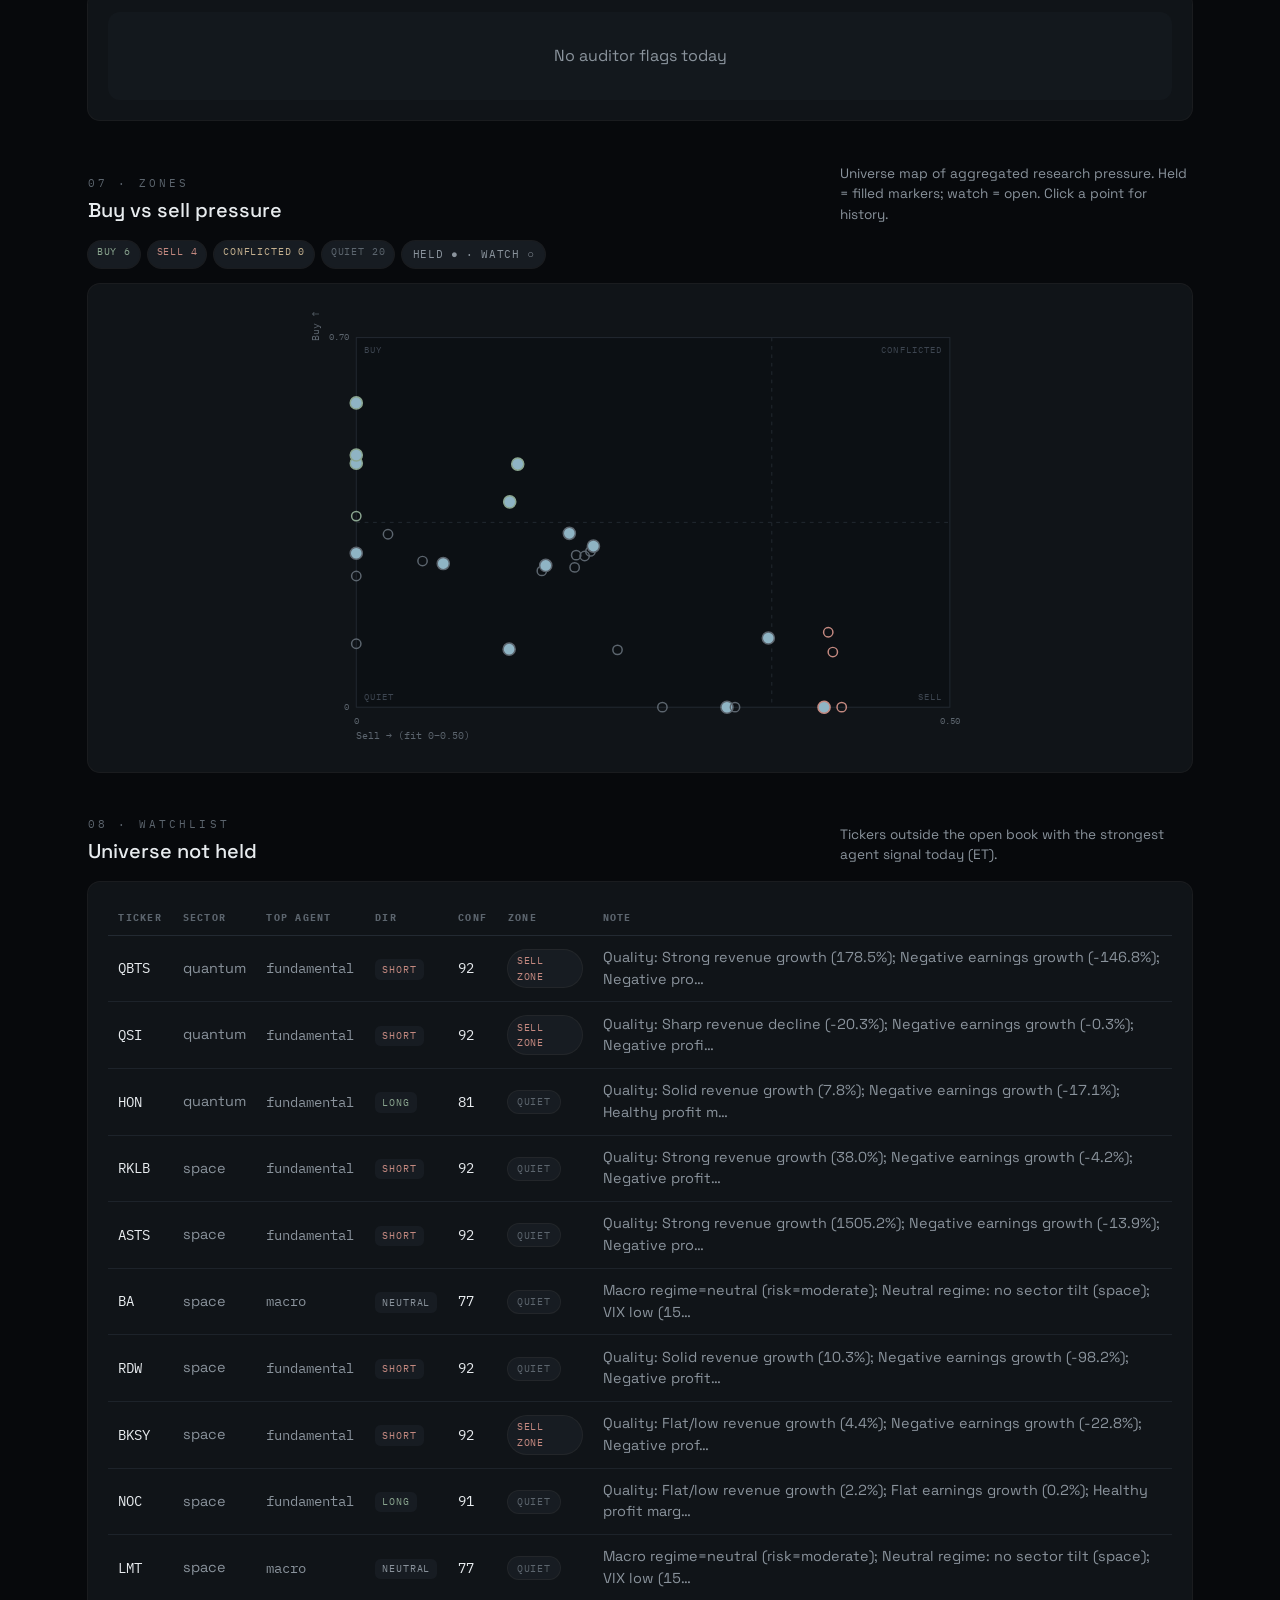
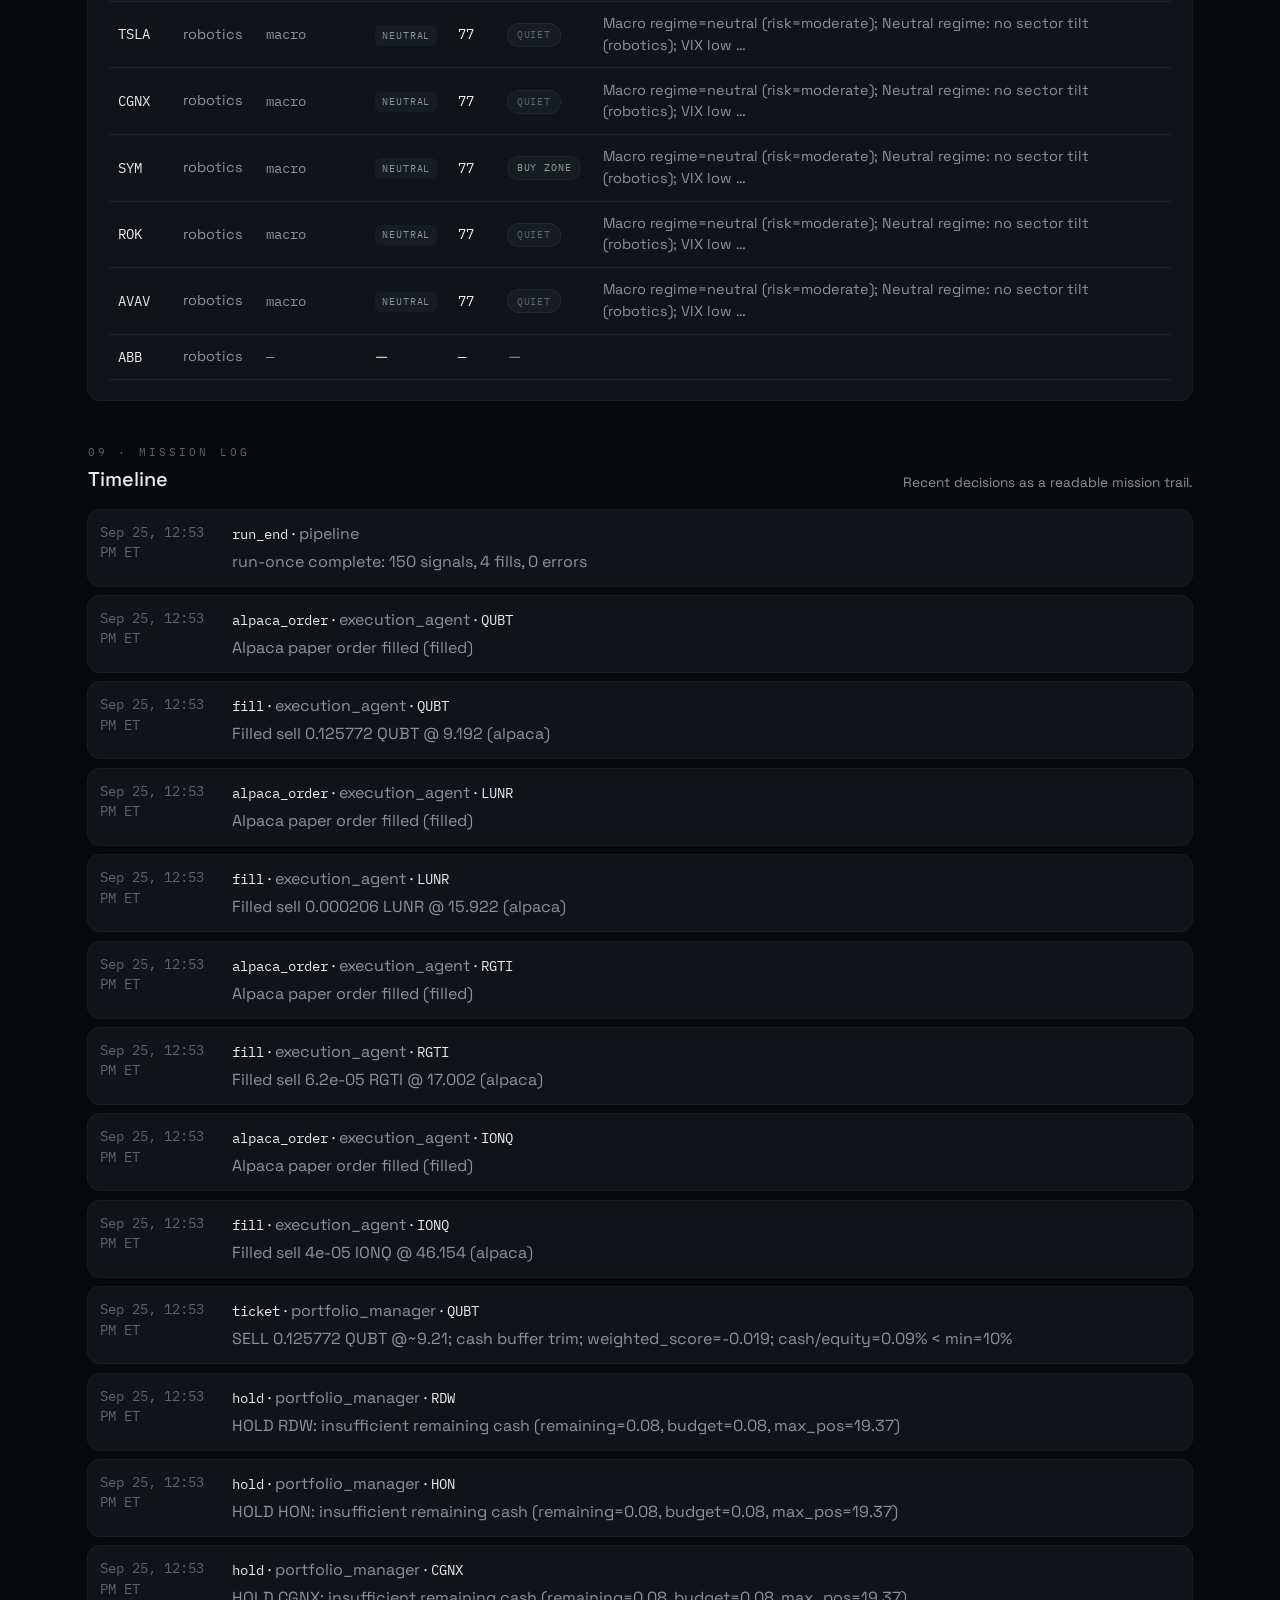
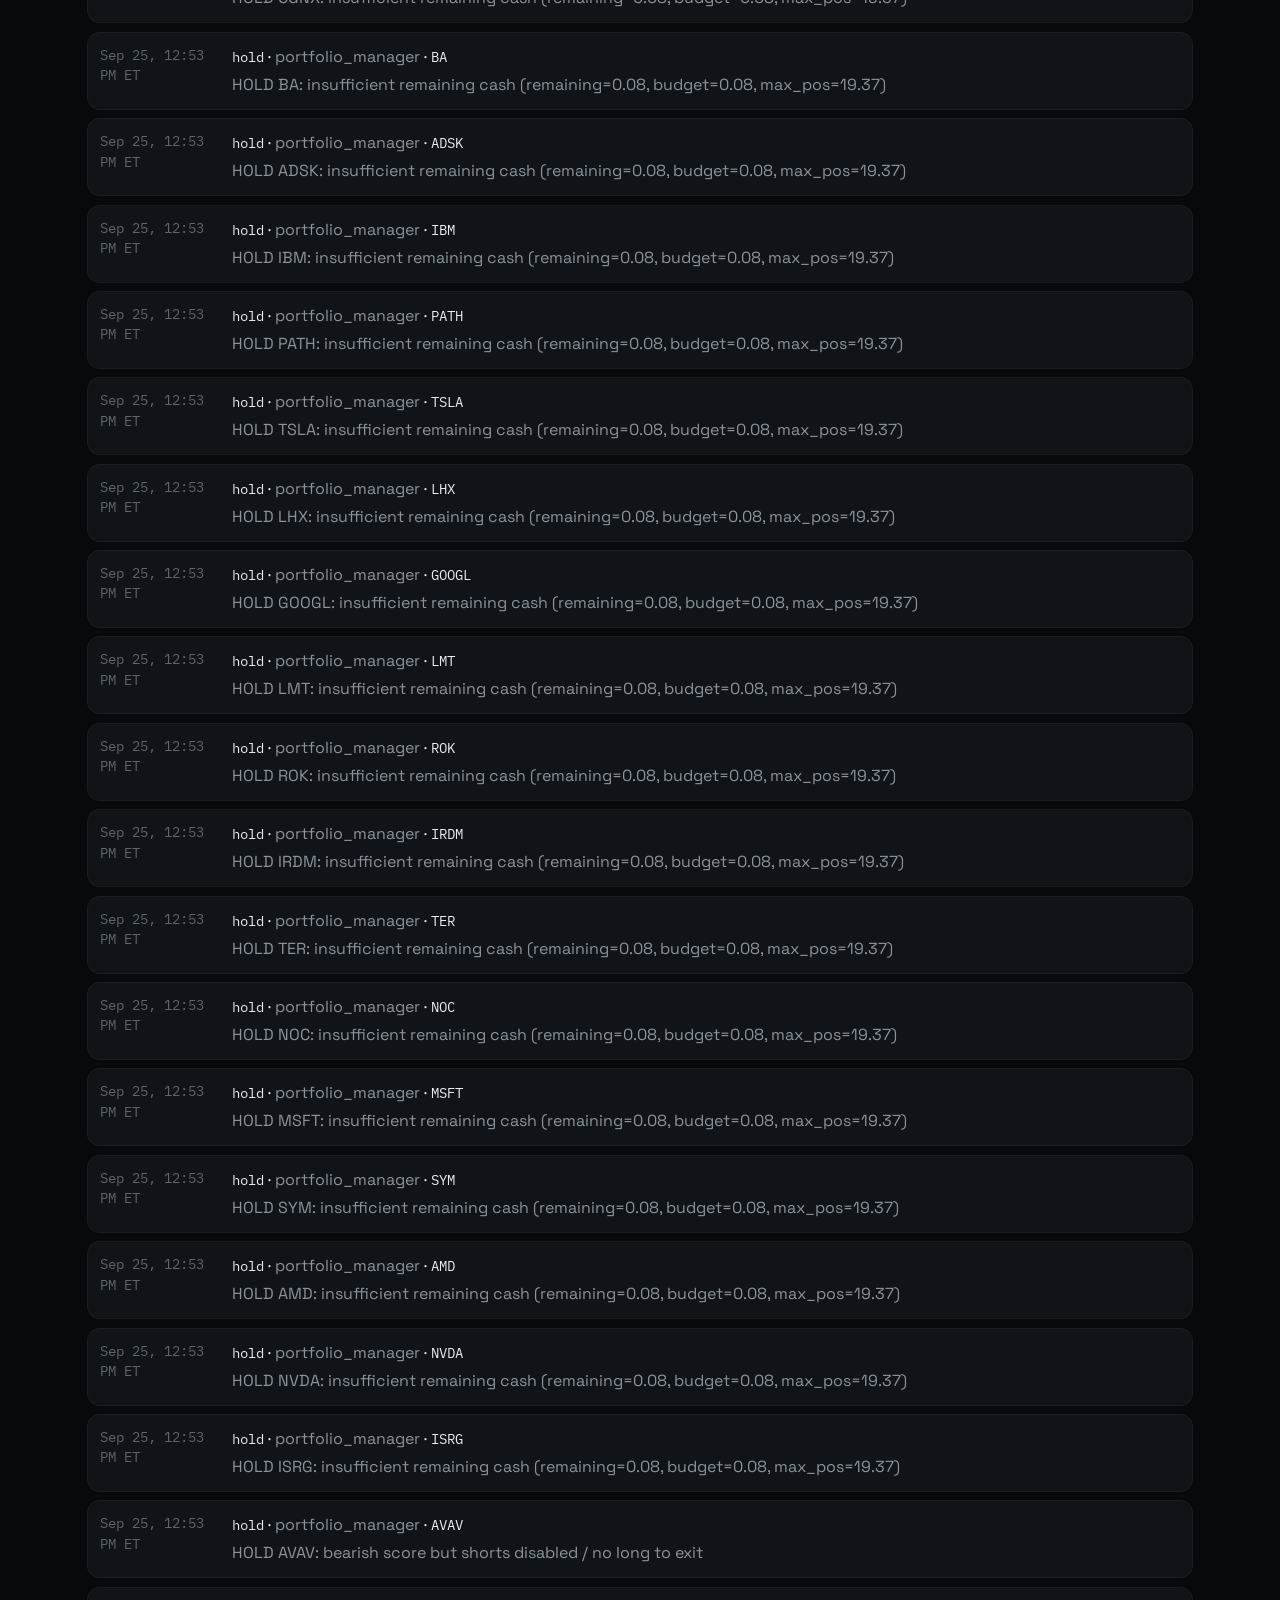
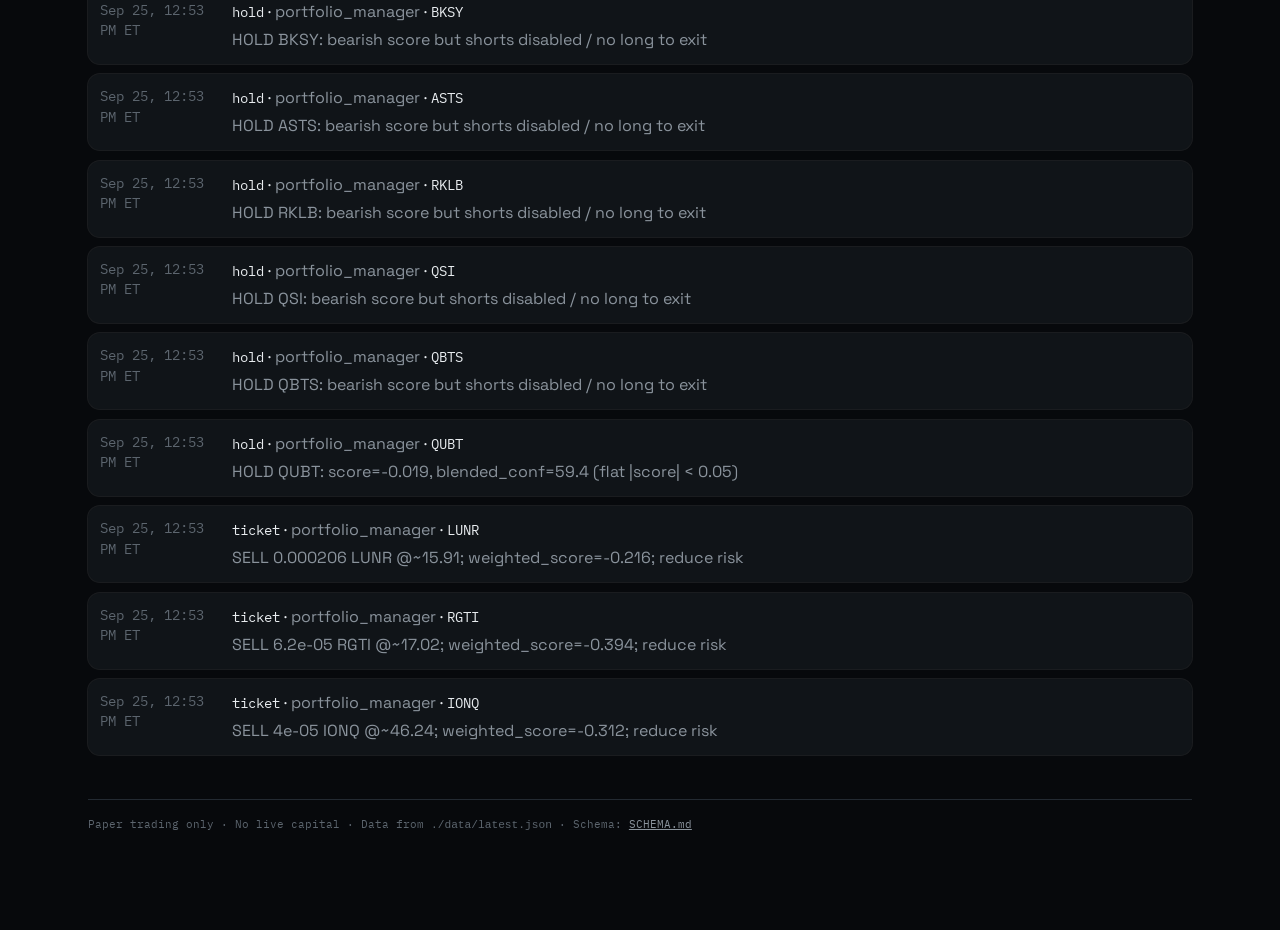
==== commit 1dca98bc: "Keep one Sectors link near Snapshot" ====
--- a/docs/index.html
+++ b/docs/index.html
@@ -43,7 +43,6 @@
         <a href="#lifetime">Lifetime</a>
         <a href="#agents">Agents</a>
         <a href="#research">Research</a>
-        <a href="#sectors">Sectors</a>
         <a href="#zones">Zones</a>
         <a href="#watch">Watchlist</a>
         <a href="#mission">Mission log</a>
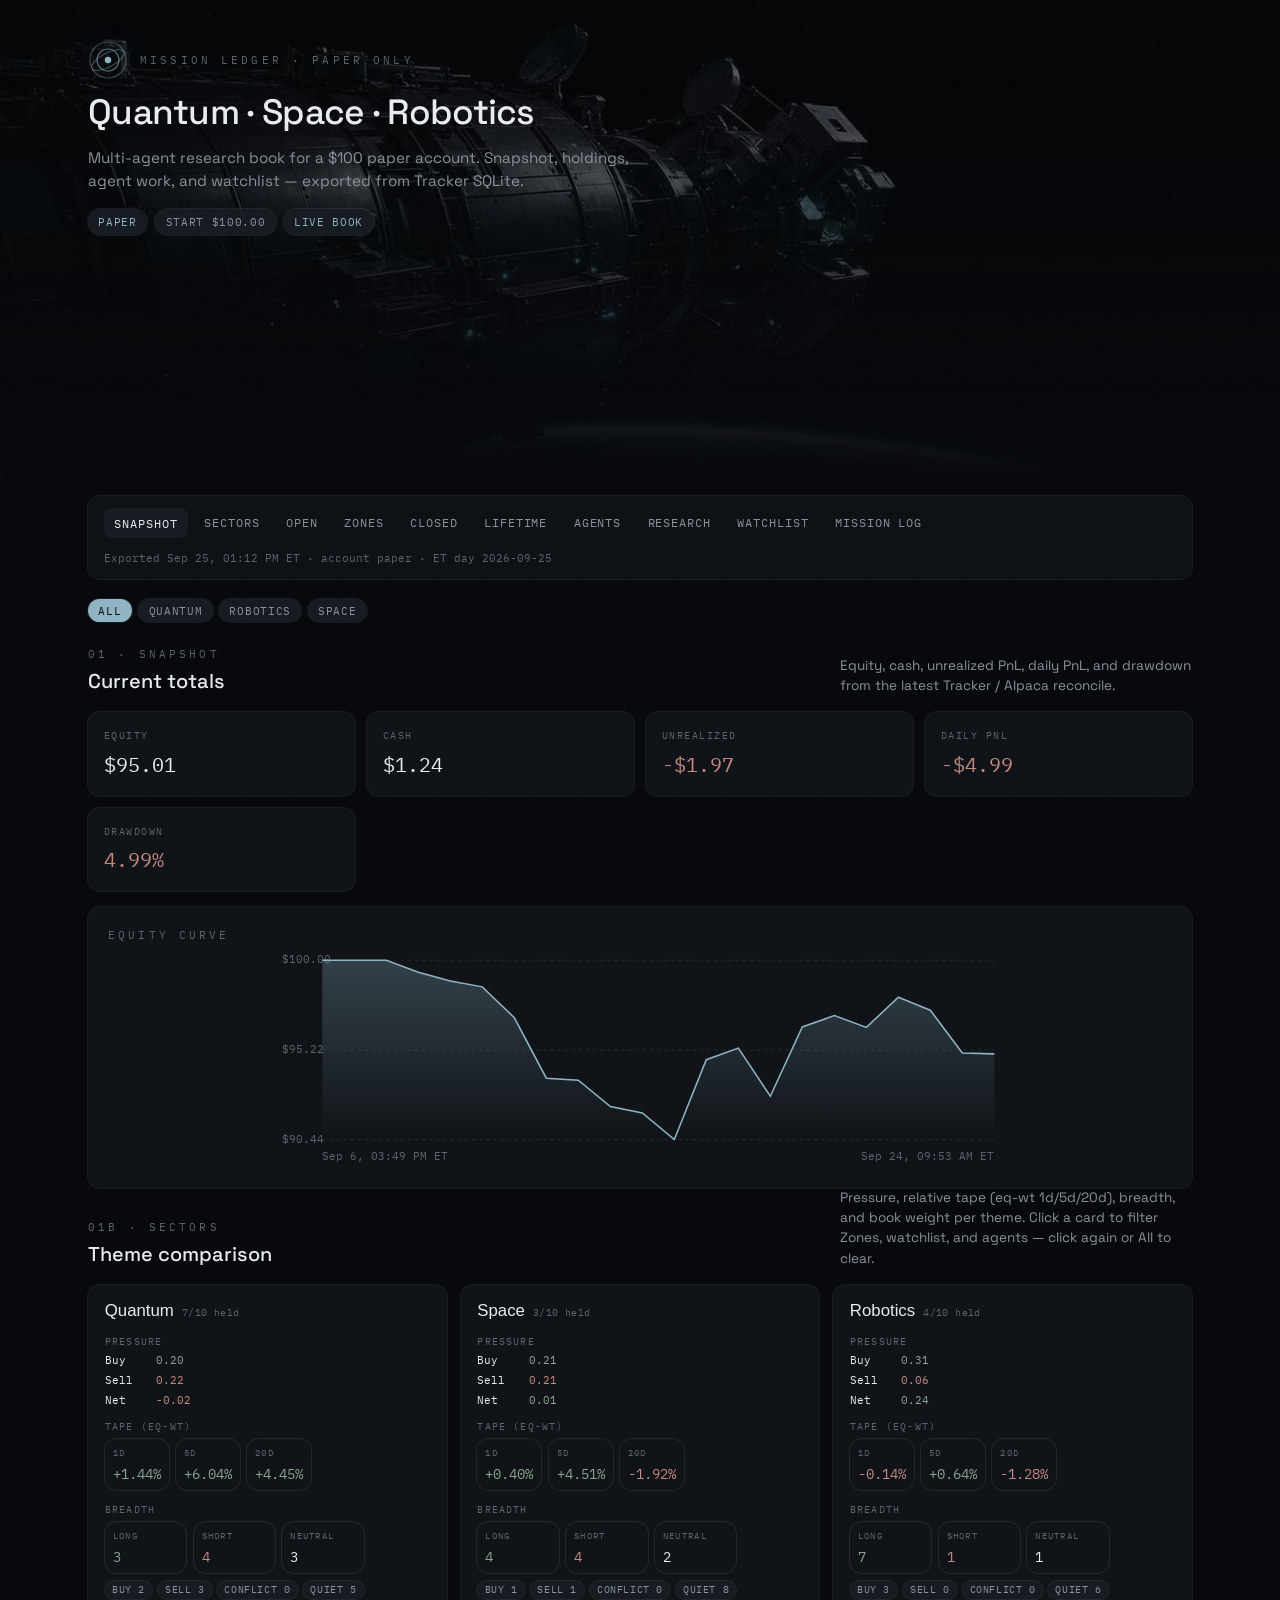
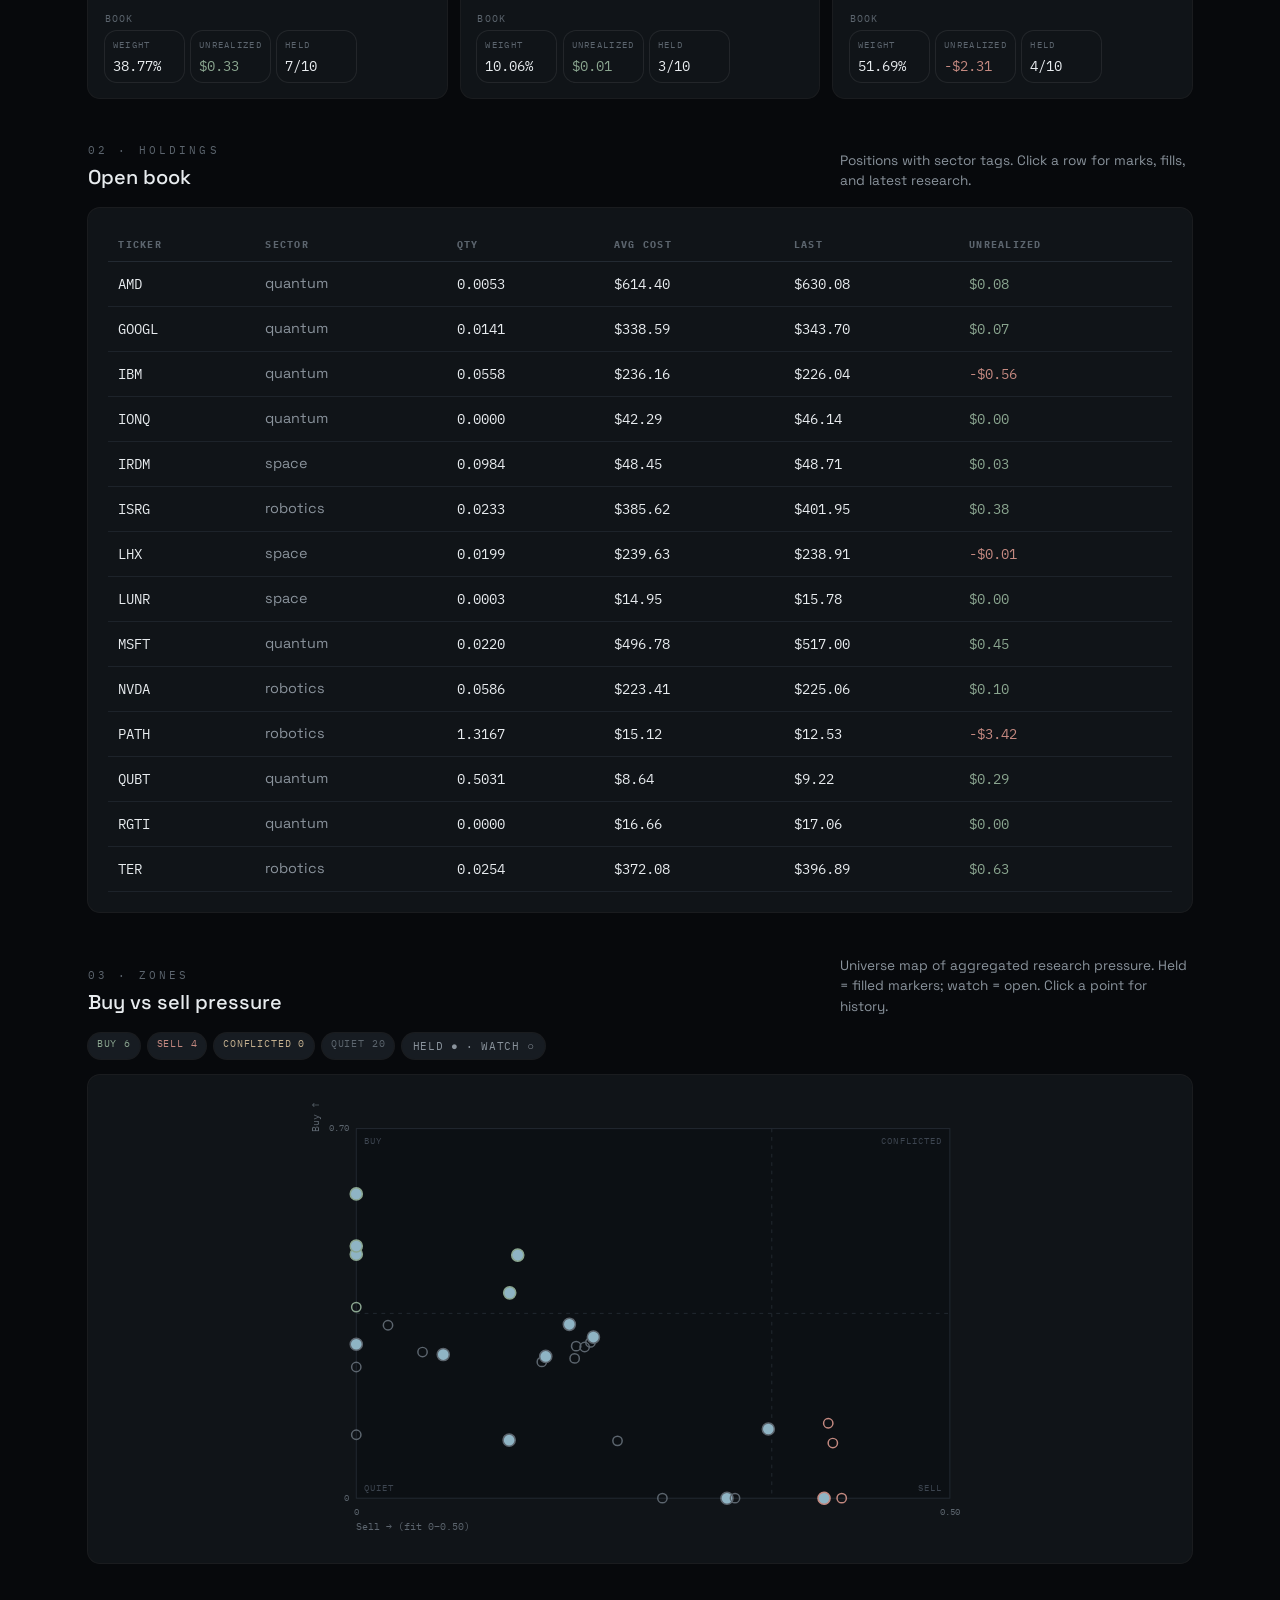
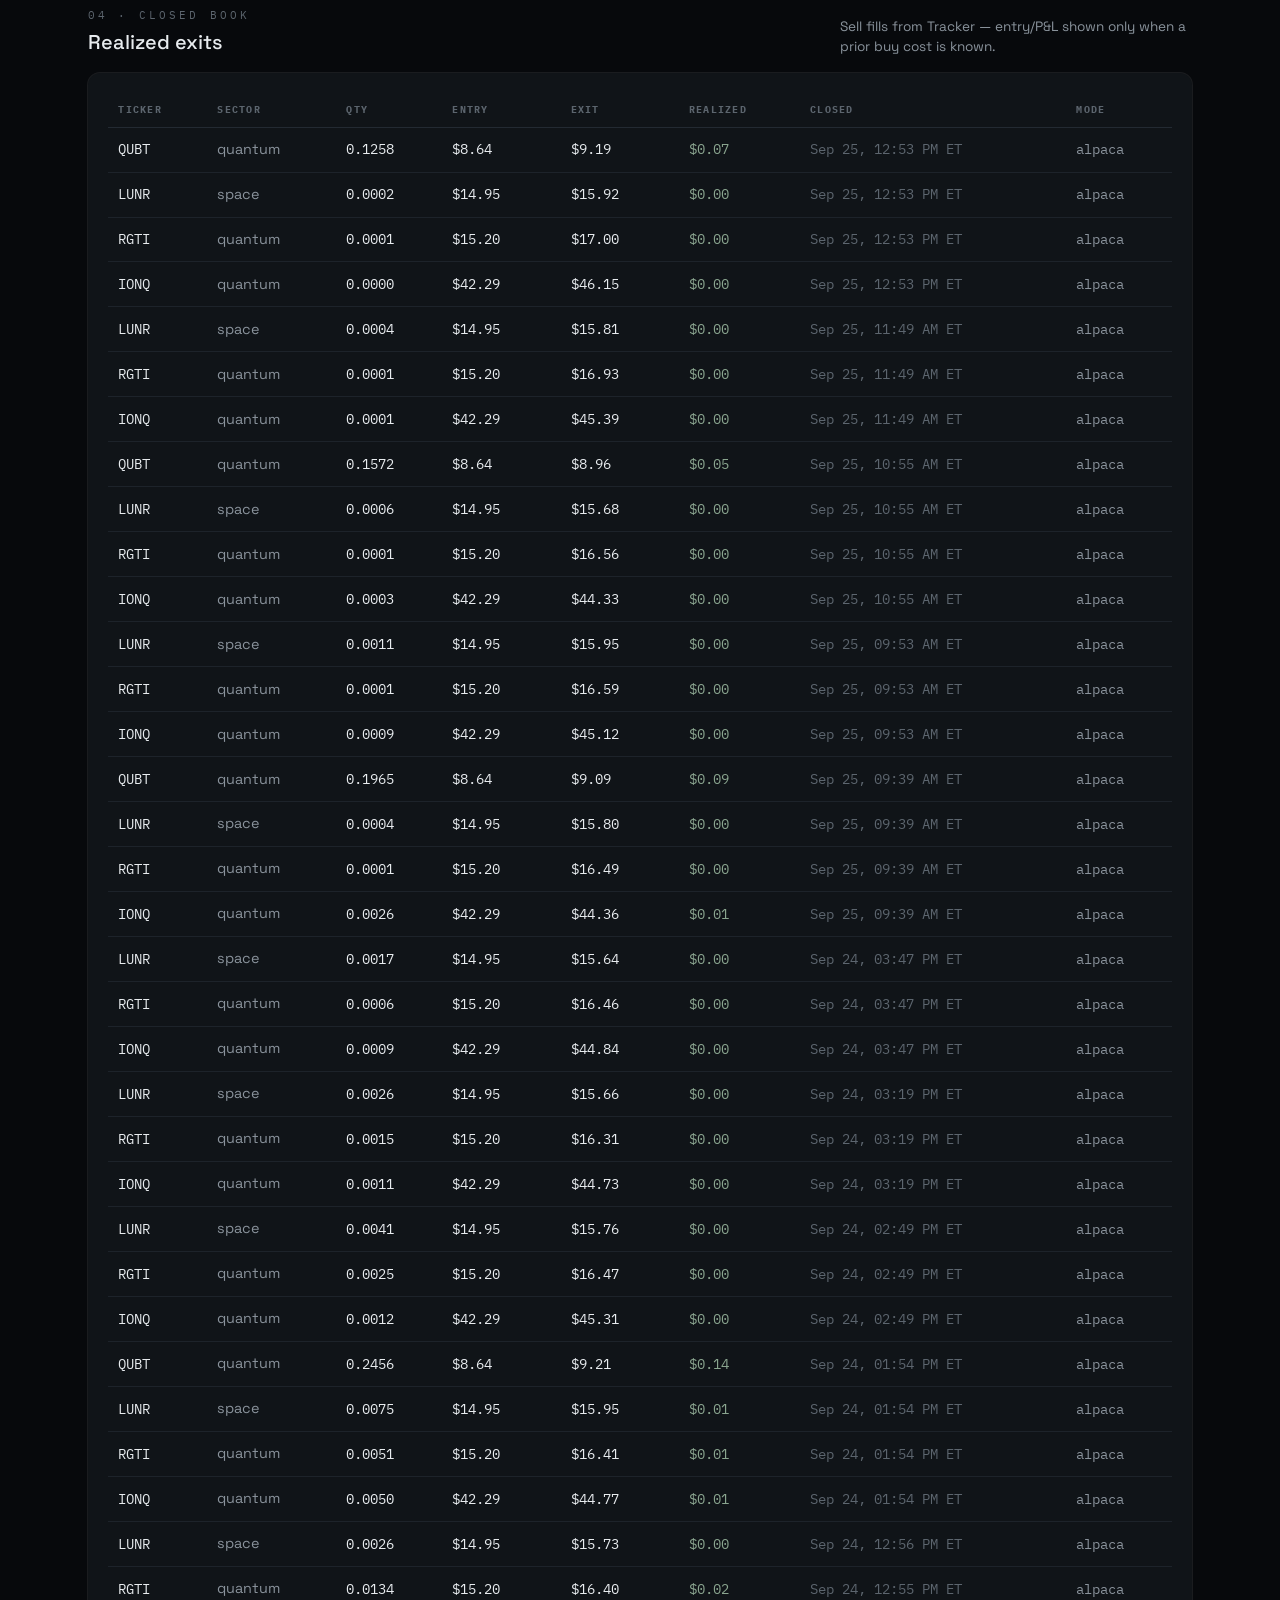
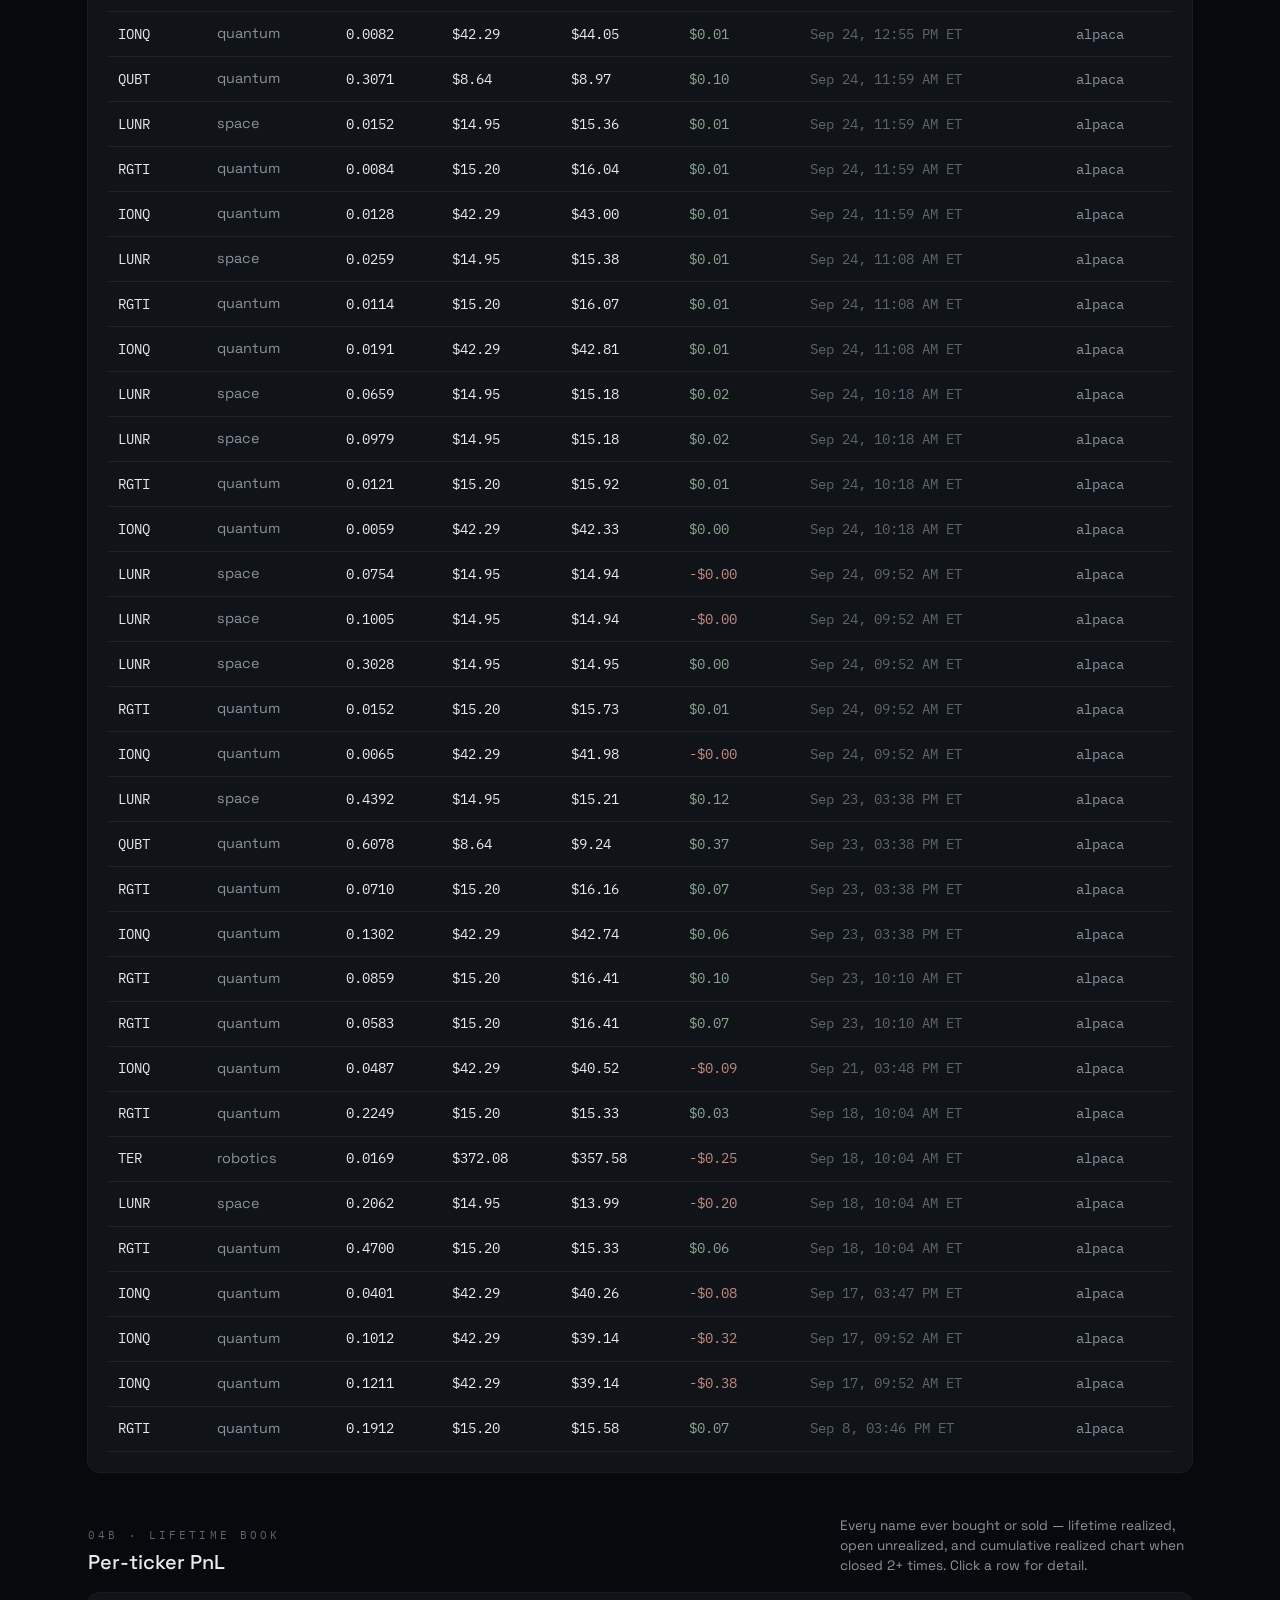
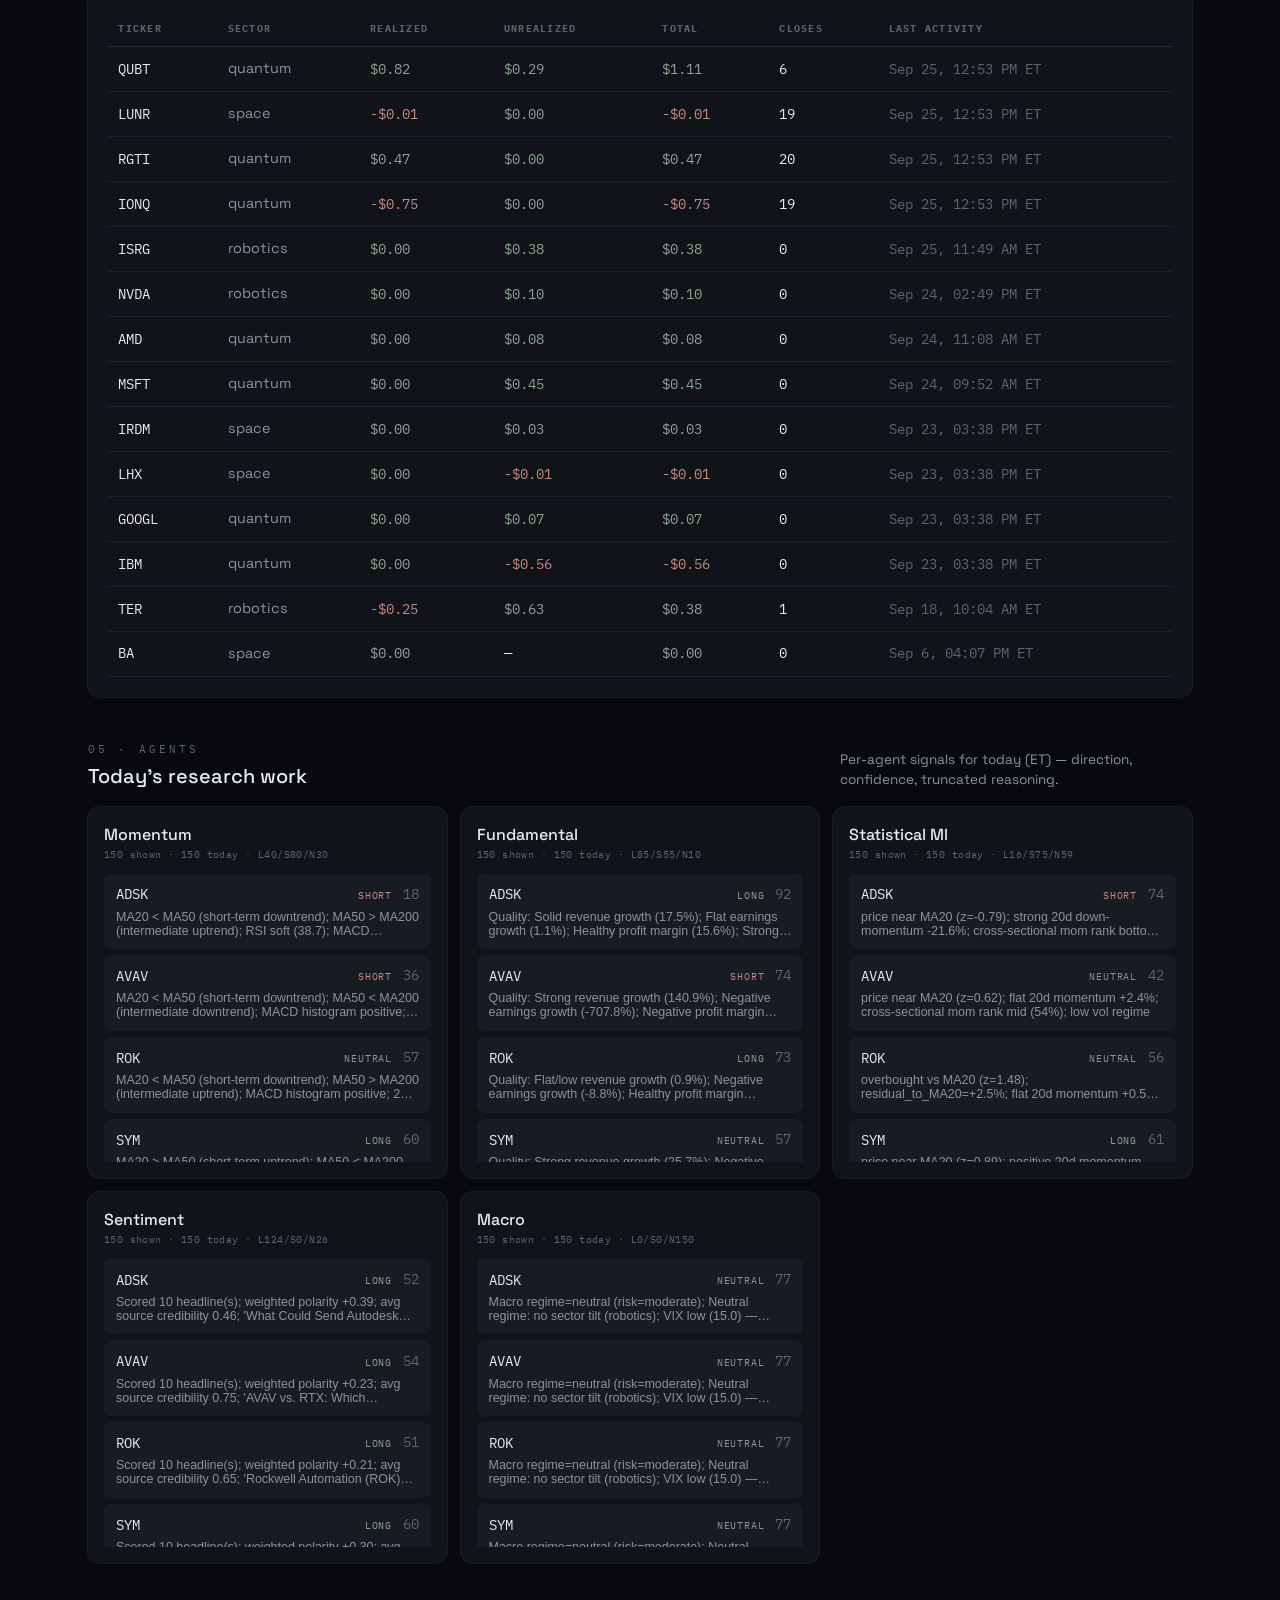
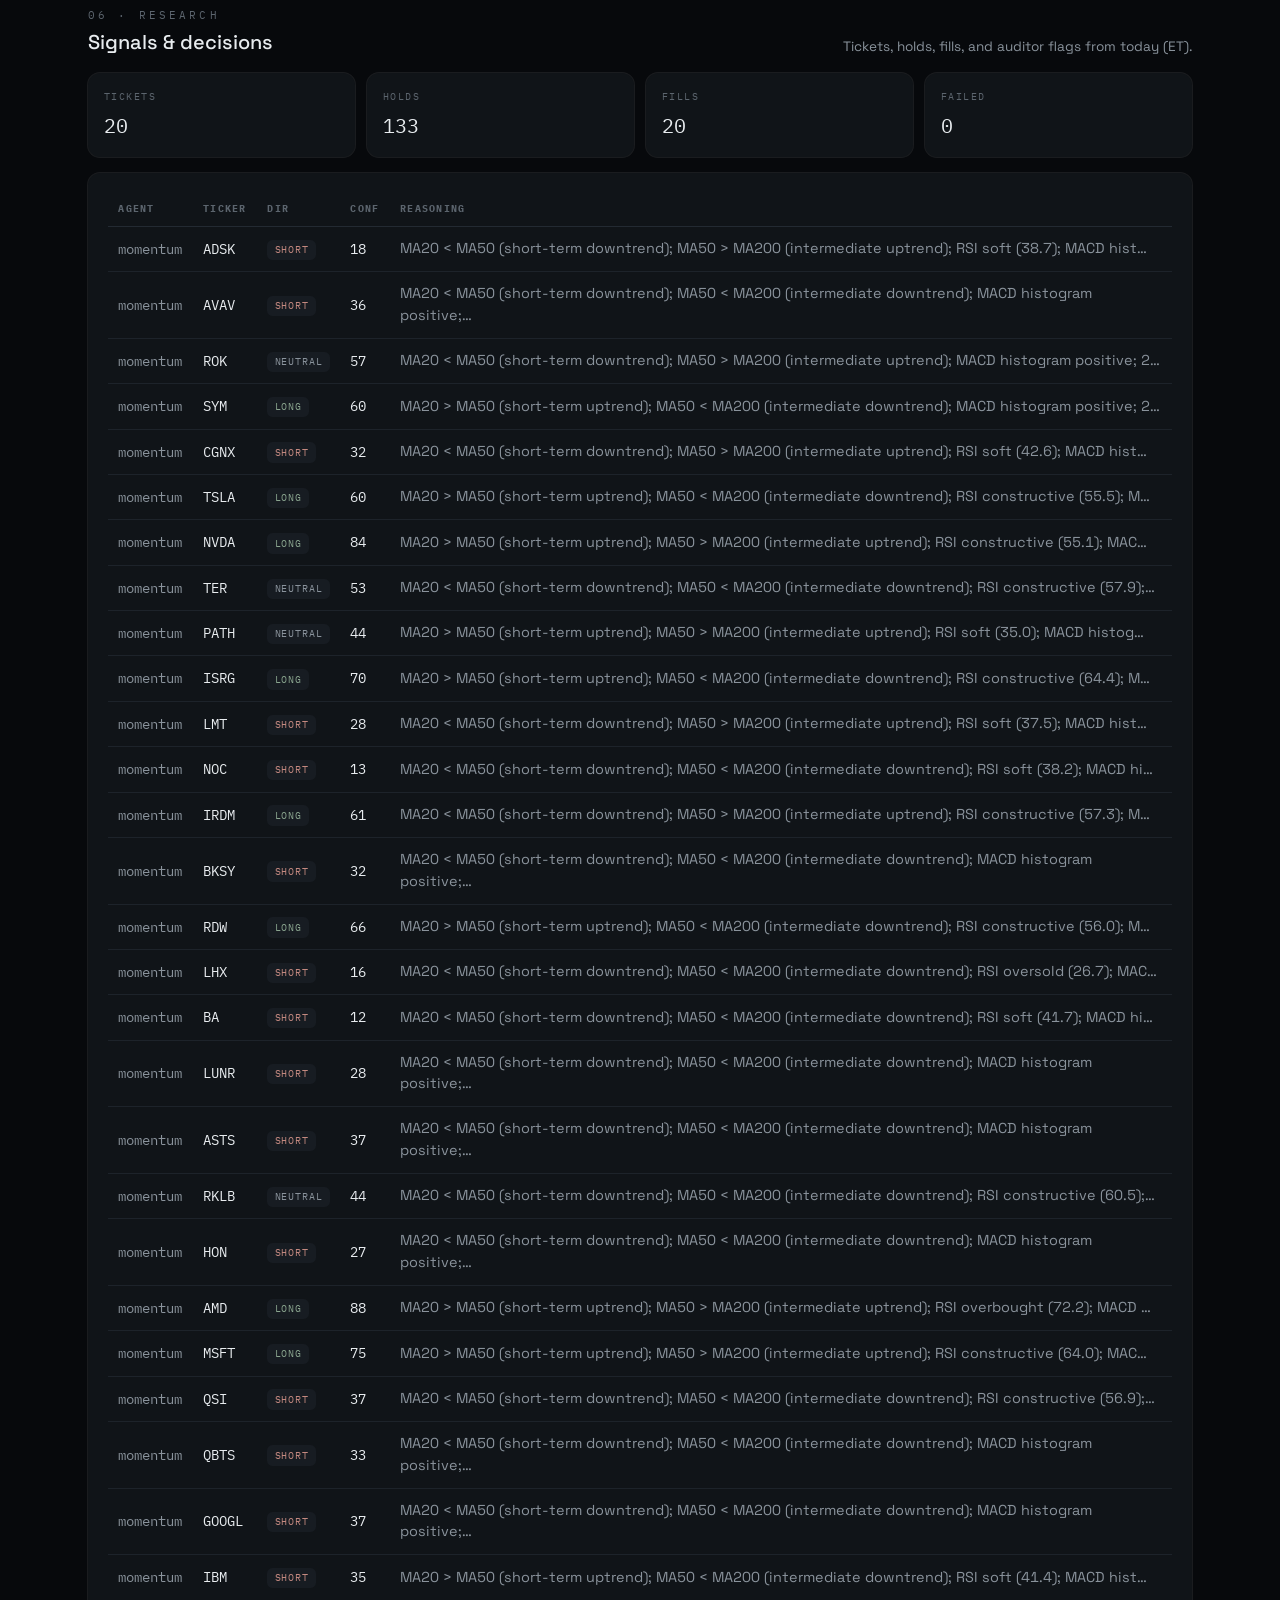
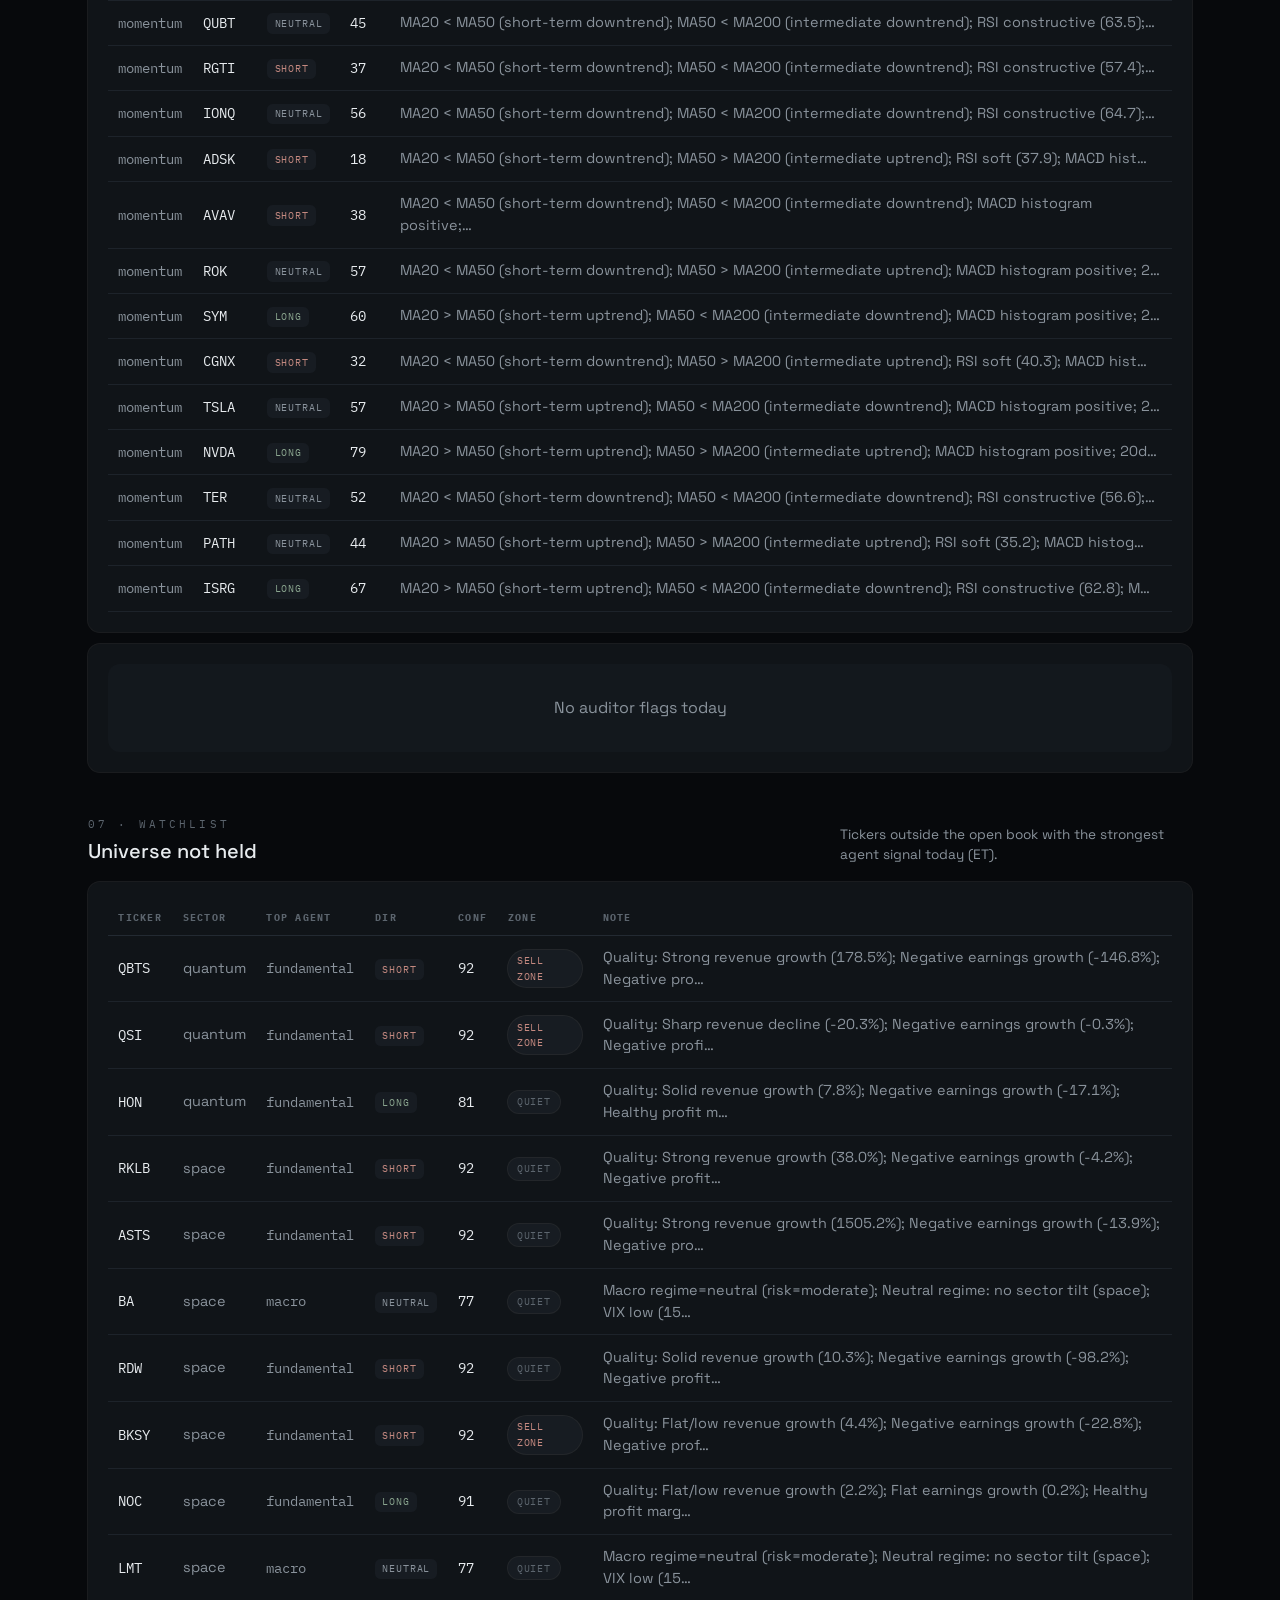
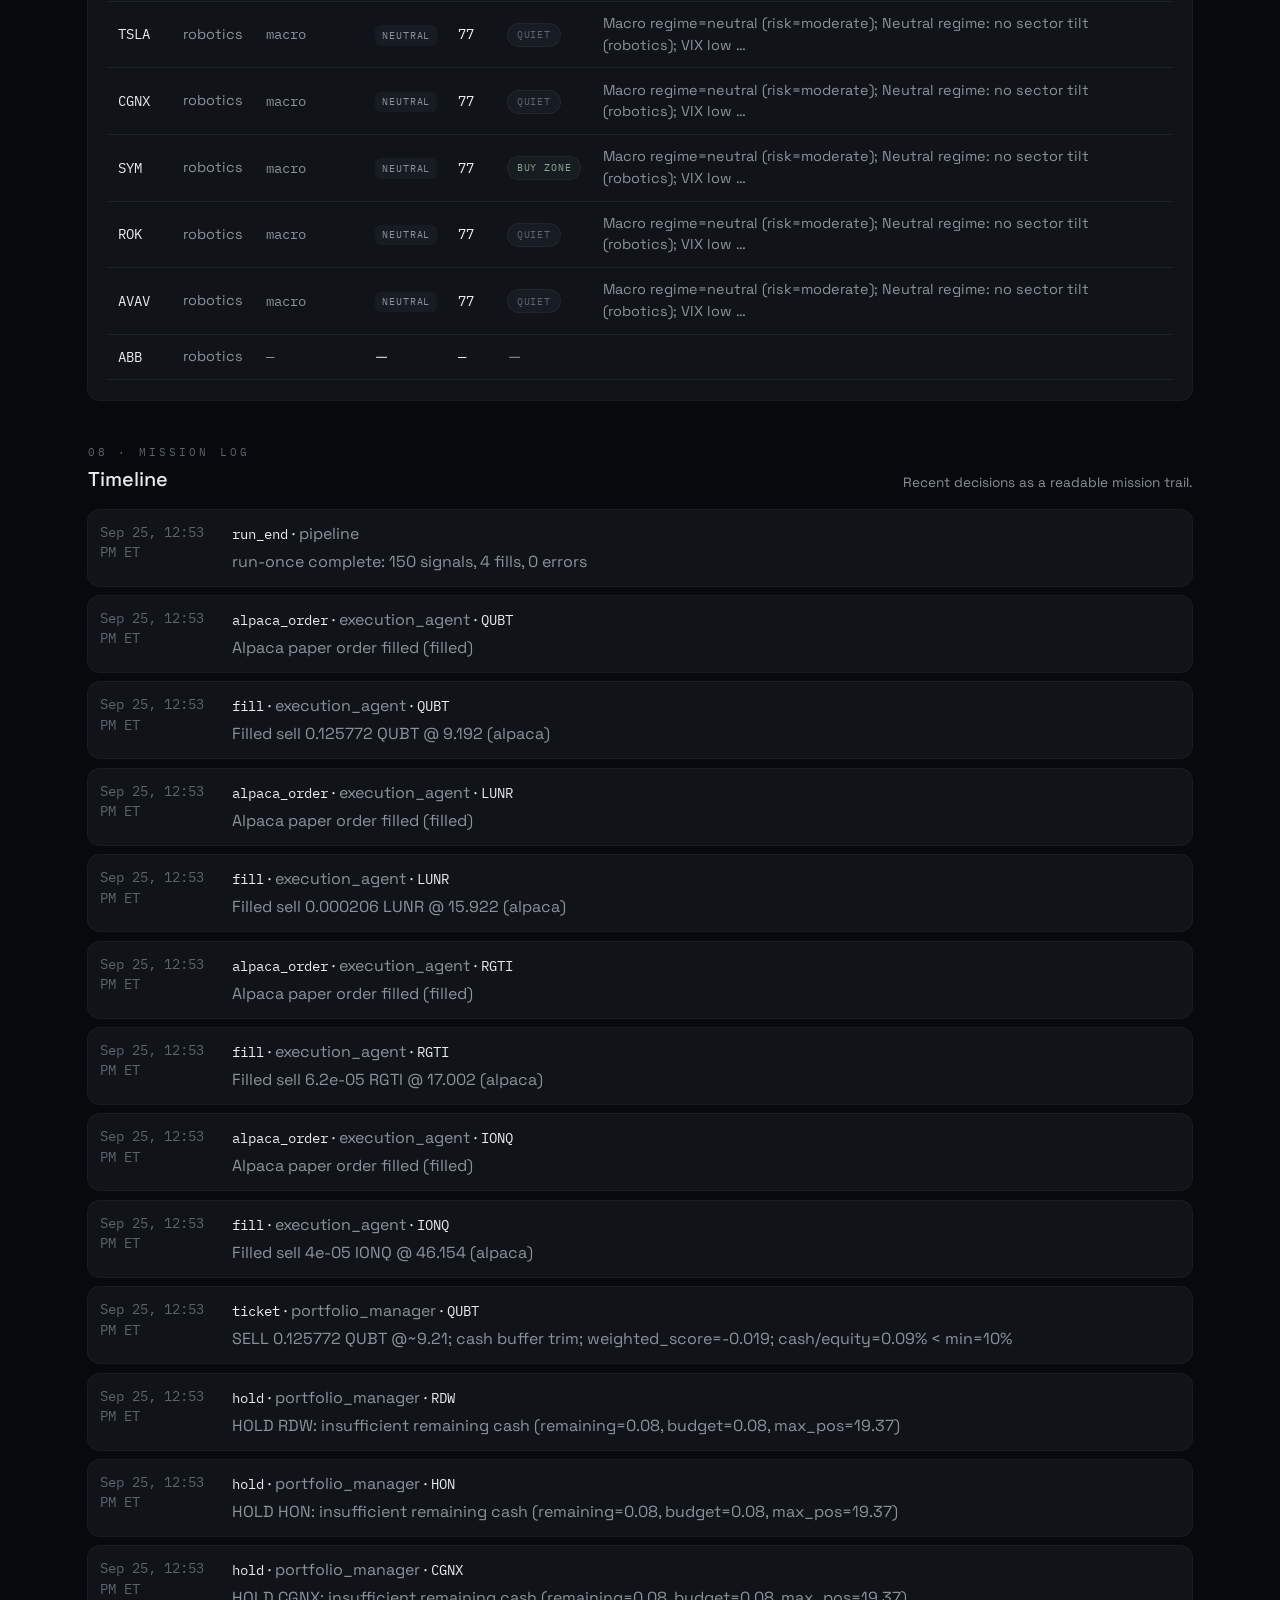
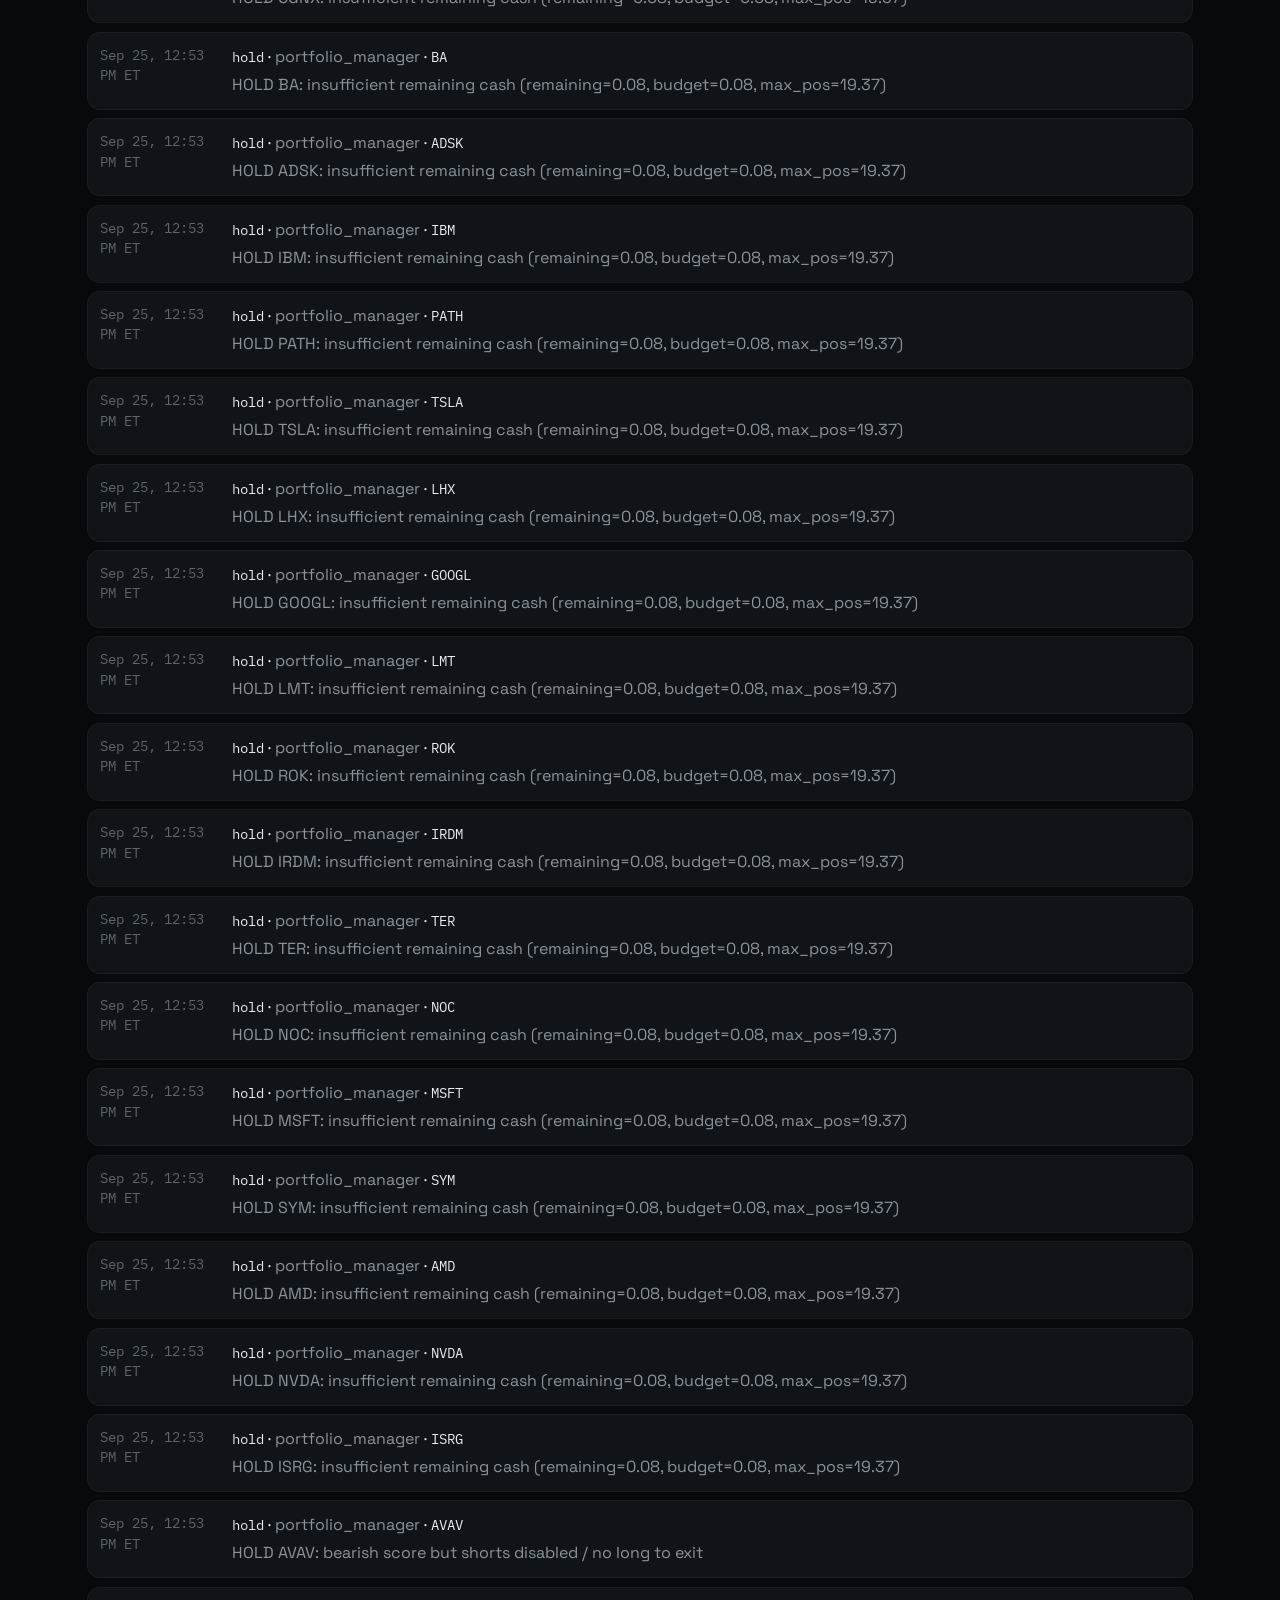
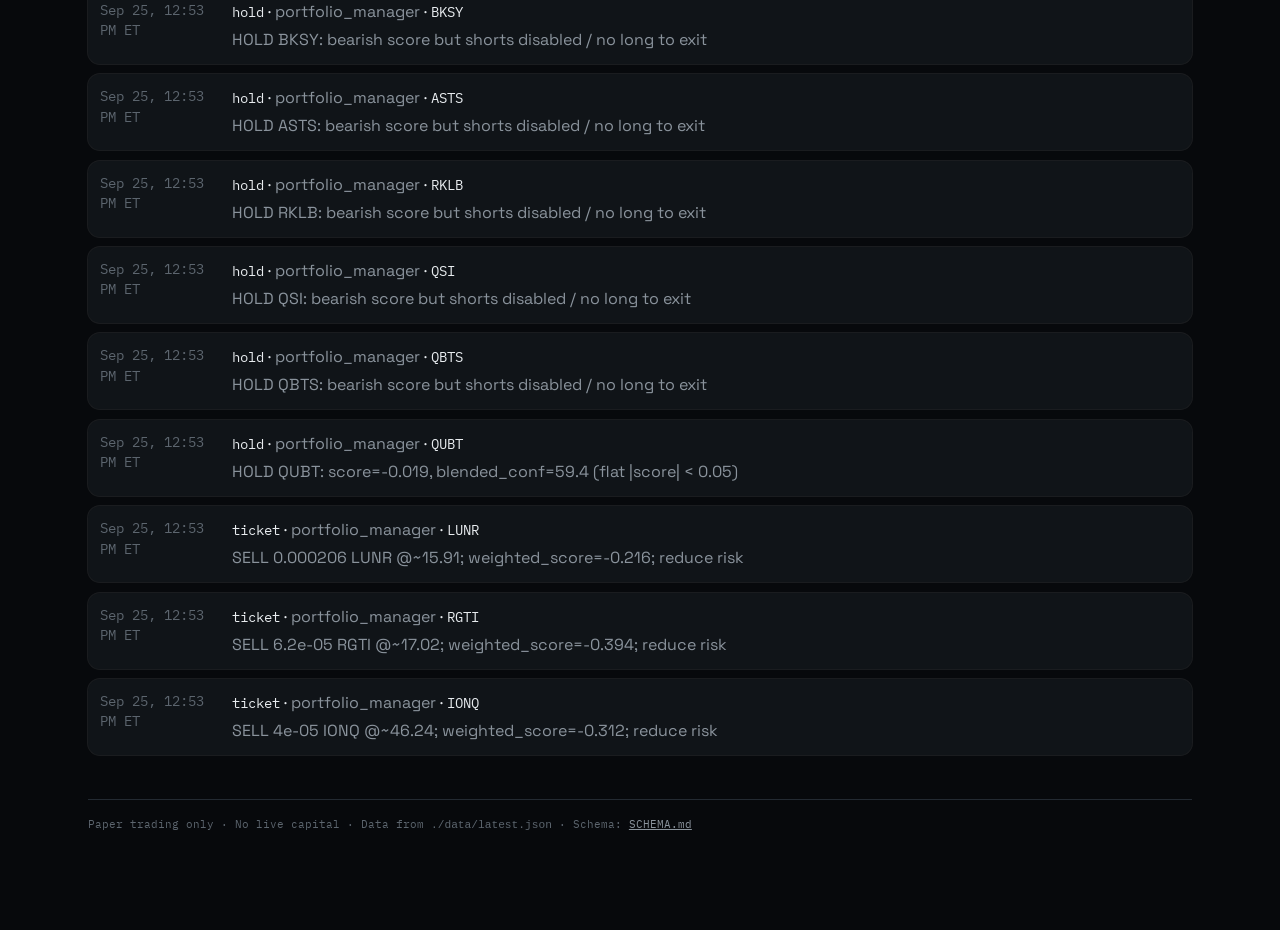
==== commit c5a5c912: "Move Orbit Zones after Open book" ====
--- a/docs/index.html
+++ b/docs/index.html
@@ -39,11 +39,11 @@
         <a href="#snapshot">Snapshot</a>
         <a href="#sectors">Sectors</a>
         <a href="#holdings">Open</a>
+        <a href="#zones">Zones</a>
         <a href="#closed">Closed</a>
         <a href="#lifetime">Lifetime</a>
         <a href="#agents">Agents</a>
         <a href="#research">Research</a>
-        <a href="#zones">Zones</a>
         <a href="#watch">Watchlist</a>
         <a href="#mission">Mission log</a>
       </nav>
@@ -89,10 +89,24 @@
       <div class="panel table-scroll" id="holdingsTable"></div>
     </section>
 
+    <section id="zones">
+      <div class="section-head">
+        <div>
+          <p class="kicker">03 · Zones</p>
+          <h2>Buy vs sell pressure</h2>
+        </div>
+        <p class="hint">Universe map of aggregated research pressure. Held = filled markers; watch = open. Click a point for history.</p>
+      </div>
+      <div class="zones-legend" id="zonesLegend"></div>
+      <div class="panel chart-wrap zones-wrap">
+        <div id="zonesScatter"></div>
+      </div>
+    </section>
+
     <section id="closed">
       <div class="section-head">
         <div>
-          <p class="kicker">03 · Closed book</p>
+          <p class="kicker">04 · Closed book</p>
           <h2>Realized exits</h2>
         </div>
         <p class="hint">Sell fills from Tracker — entry/P&amp;L shown only when a prior buy cost is known.</p>
@@ -103,7 +117,7 @@
     <section id="lifetime">
       <div class="section-head">
         <div>
-          <p class="kicker">03b · Lifetime book</p>
+          <p class="kicker">04b · Lifetime book</p>
           <h2>Per-ticker PnL</h2>
         </div>
         <p class="hint">Every name ever bought or sold — lifetime realized, open unrealized, and cumulative realized chart when closed 2+ times. Click a row for detail.</p>
@@ -114,7 +128,7 @@
     <section id="agents">
       <div class="section-head">
         <div>
-          <p class="kicker">04 · Agents</p>
+          <p class="kicker">05 · Agents</p>
           <h2>Today's research work</h2>
         </div>
         <p class="hint">Per-agent signals for today (ET) — direction, confidence, truncated reasoning.</p>
@@ -125,7 +139,7 @@
     <section id="research">
       <div class="section-head">
         <div>
-          <p class="kicker">05 · Research</p>
+          <p class="kicker">06 · Research</p>
           <h2>Signals &amp; decisions</h2>
         </div>
         <p class="hint">Tickets, holds, fills, and auditor flags from today (ET).</p>
@@ -136,24 +150,11 @@
       <div class="panel table-scroll" id="flagsTable"></div>
     </section>
 
-    <section id="zones">
-      <div class="section-head">
-        <div>
-          <p class="kicker">07 · Zones</p>
-          <h2>Buy vs sell pressure</h2>
-        </div>
-        <p class="hint">Universe map of aggregated research pressure. Held = filled markers; watch = open. Click a point for history.</p>
-      </div>
-      <div class="zones-legend" id="zonesLegend"></div>
-      <div class="panel chart-wrap zones-wrap">
-        <div id="zonesScatter"></div>
-      </div>
-    </section>
 
     <section id="watch">
       <div class="section-head">
         <div>
-          <p class="kicker">08 · Watchlist</p>
+          <p class="kicker">07 · Watchlist</p>
           <h2>Universe not held</h2>
         </div>
         <p class="hint">Tickers outside the open book with the strongest agent signal today (ET).</p>
@@ -164,7 +165,7 @@
     <section id="mission">
       <div class="section-head">
         <div>
-          <p class="kicker">09 · Mission log</p>
+          <p class="kicker">08 · Mission log</p>
           <h2>Timeline</h2>
         </div>
         <p class="hint">Recent decisions as a readable mission trail.</p>
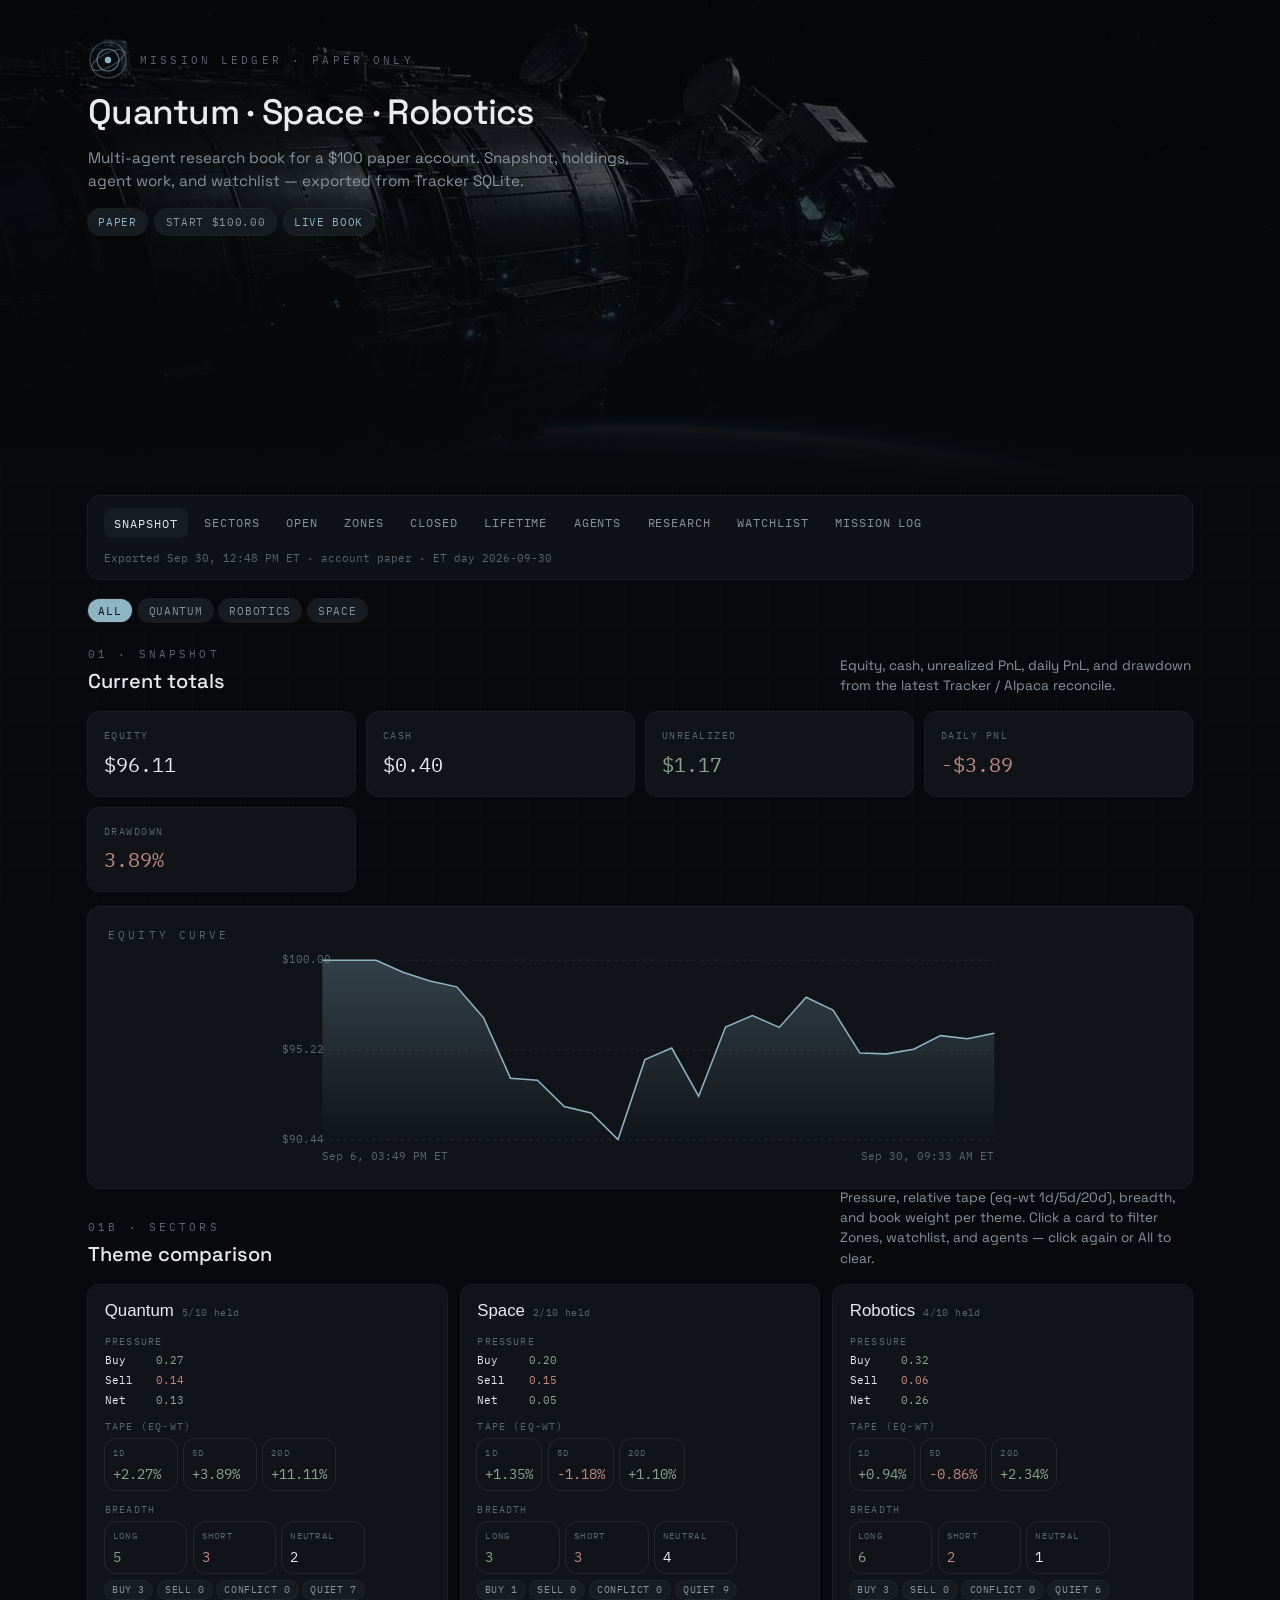
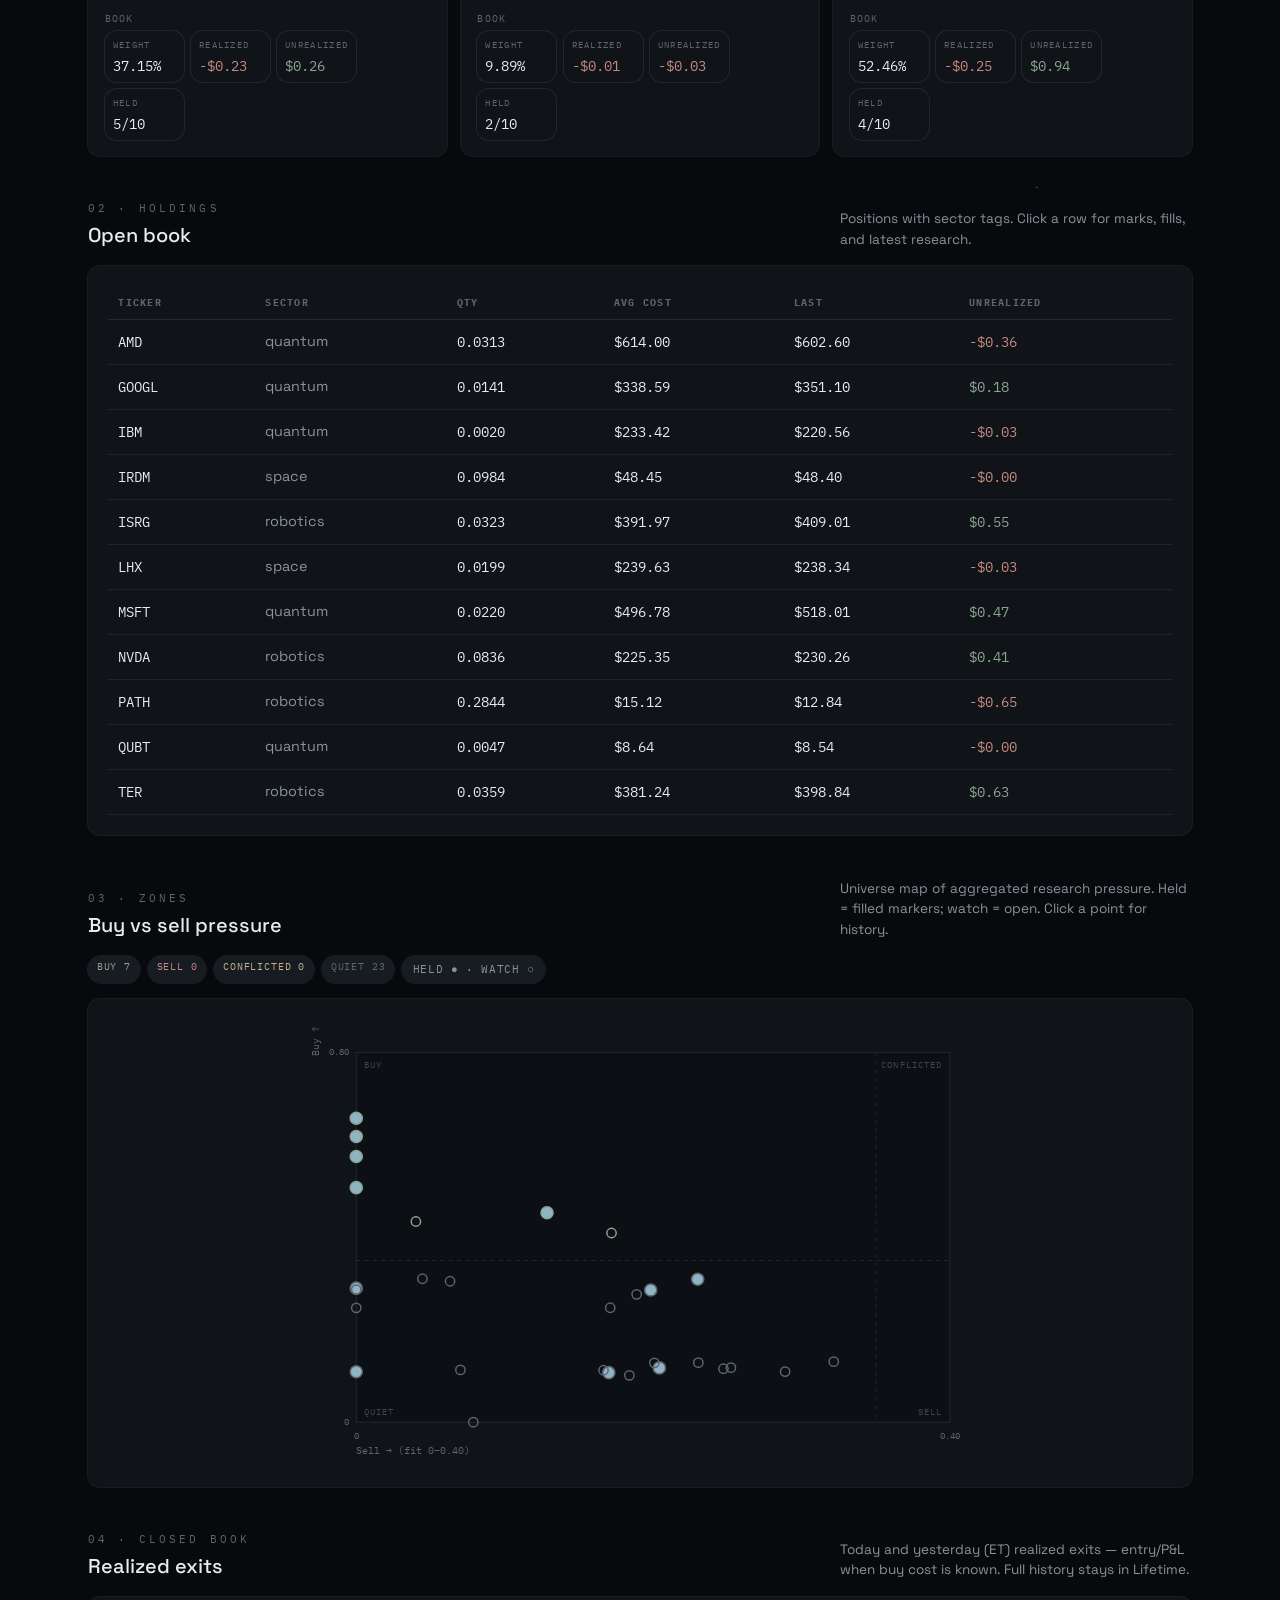
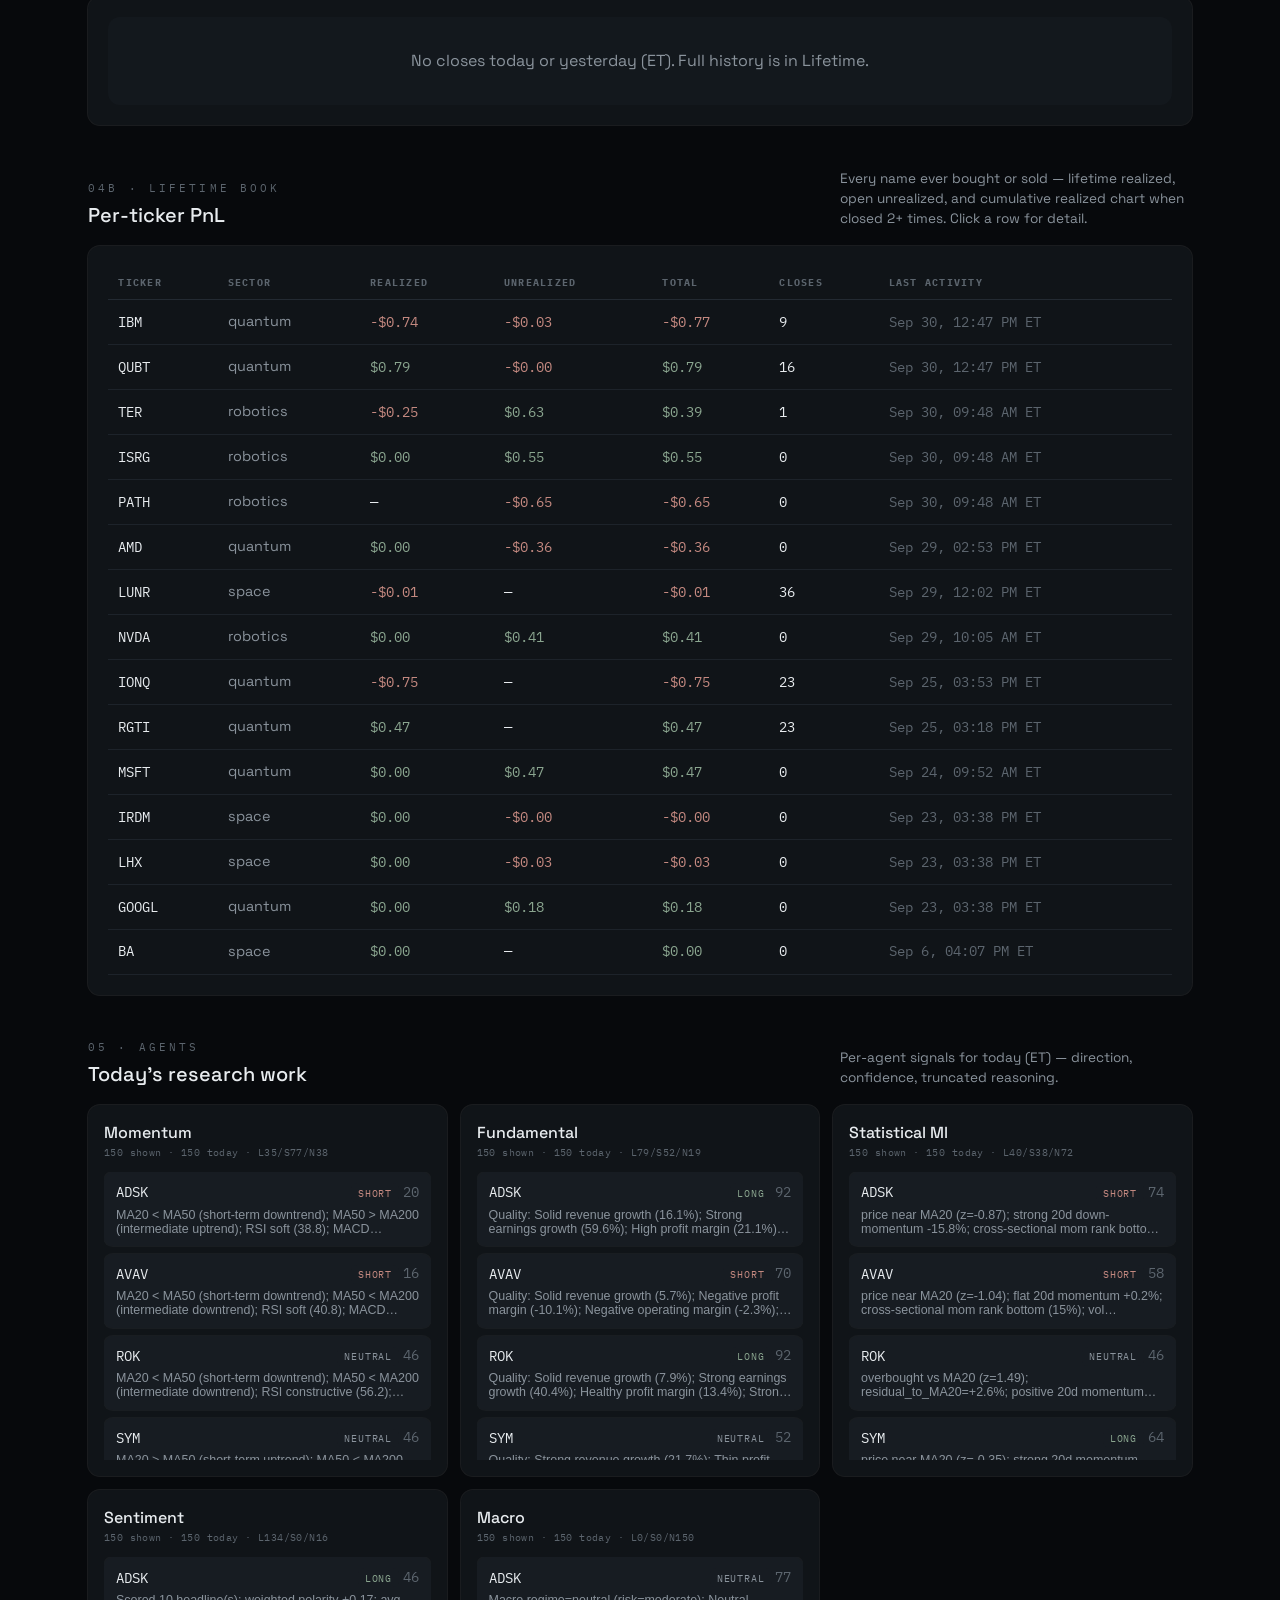
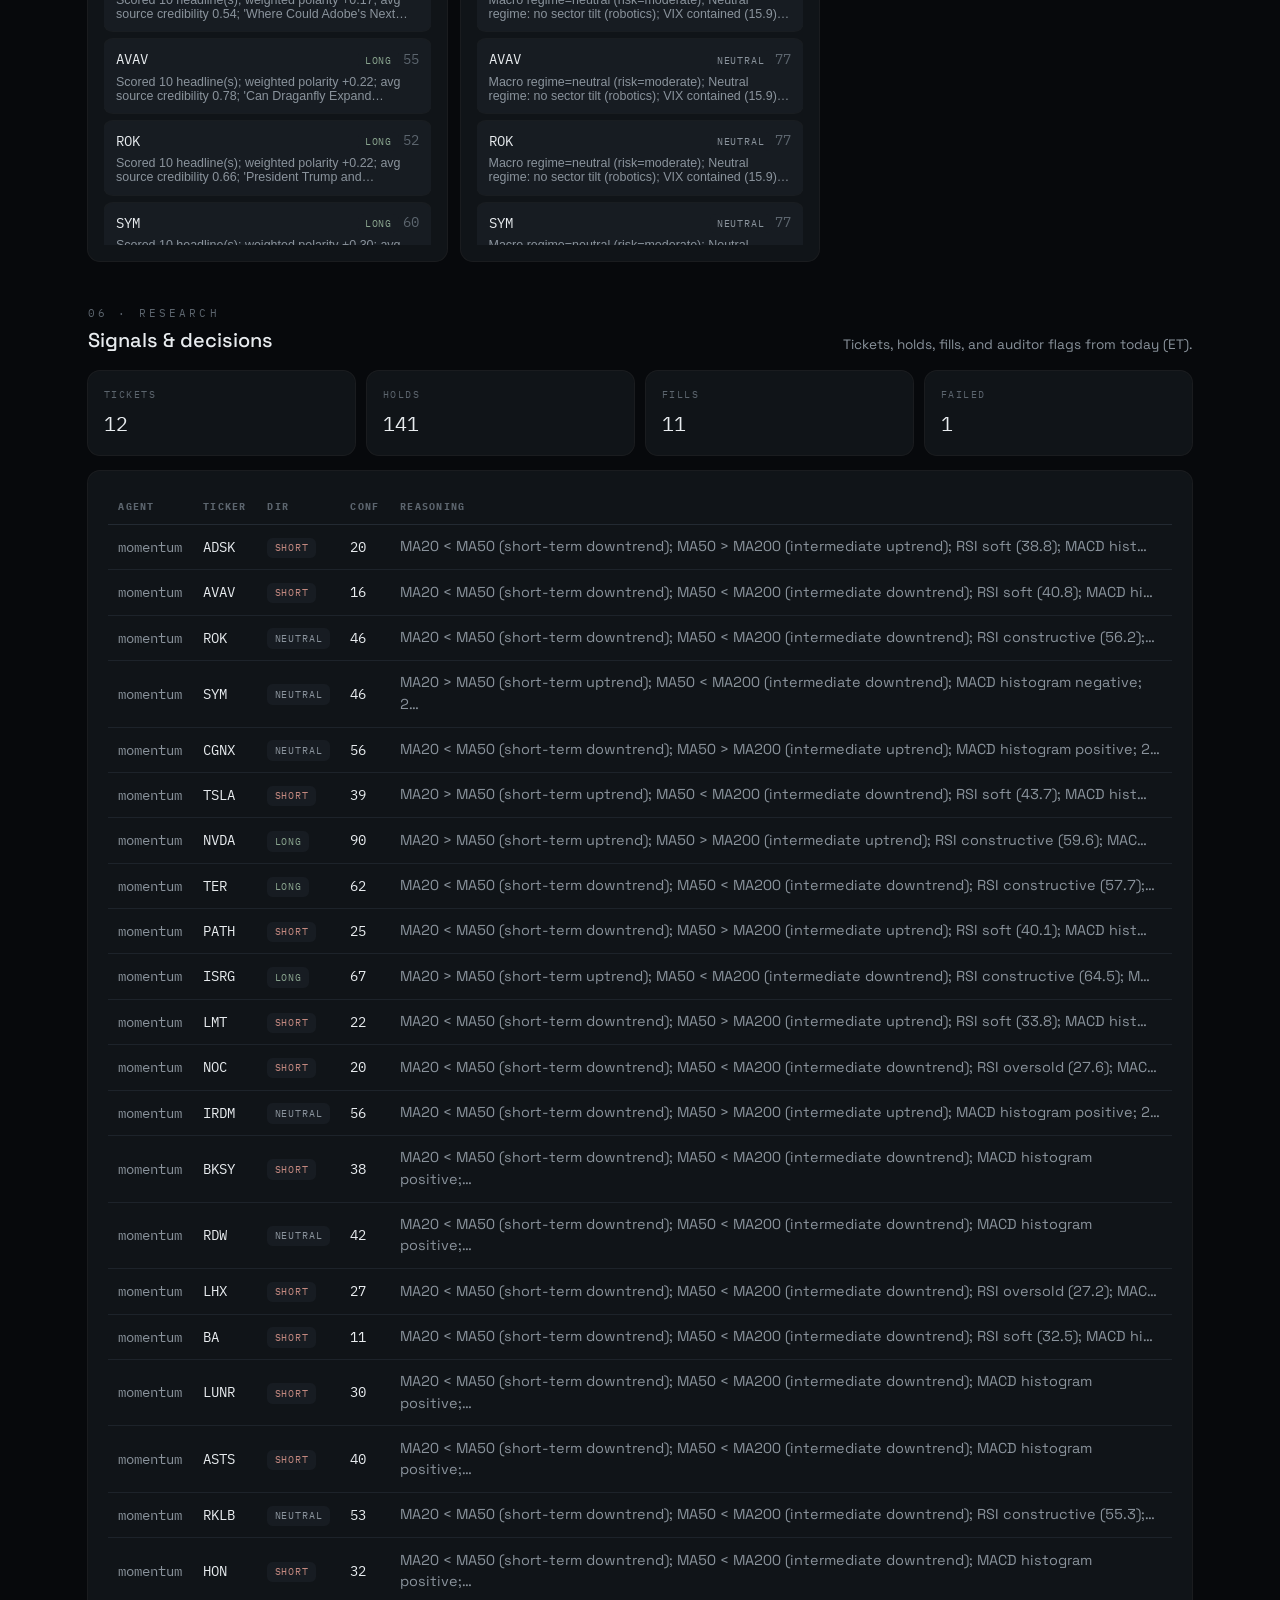
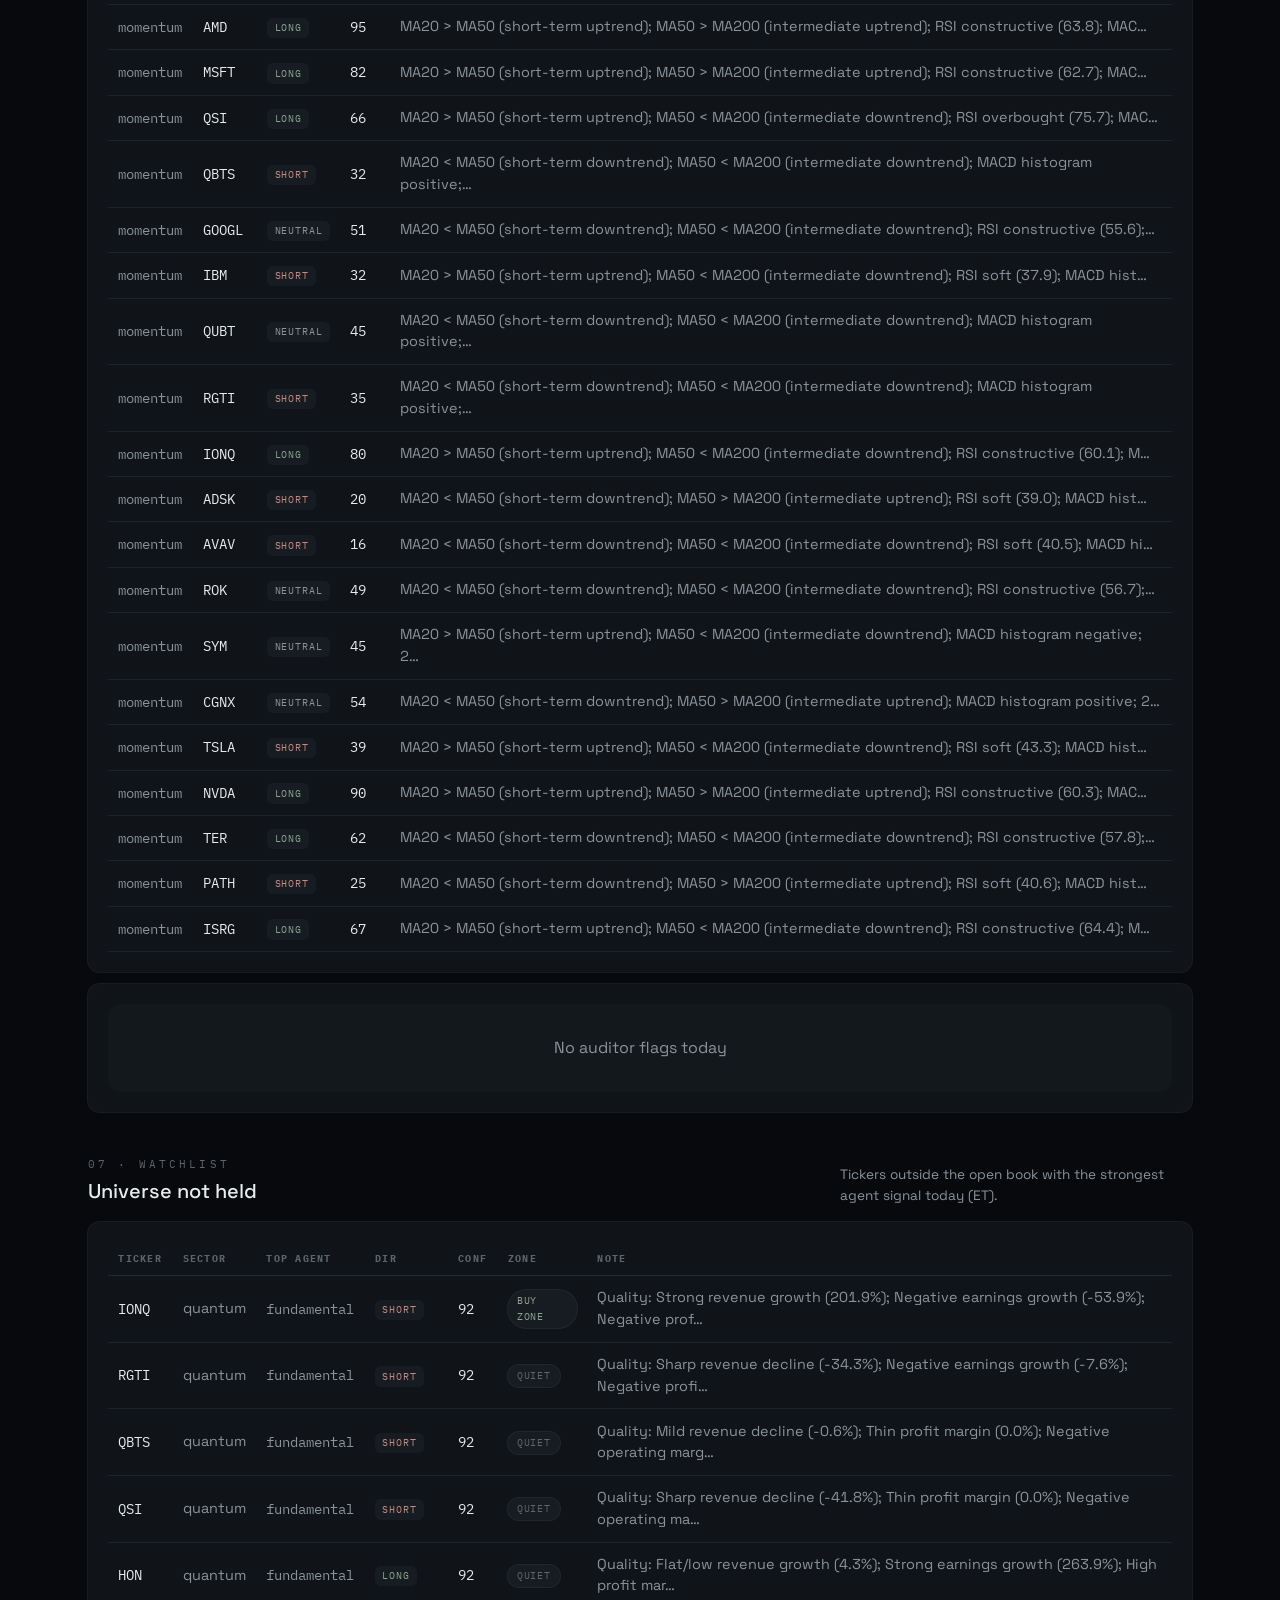
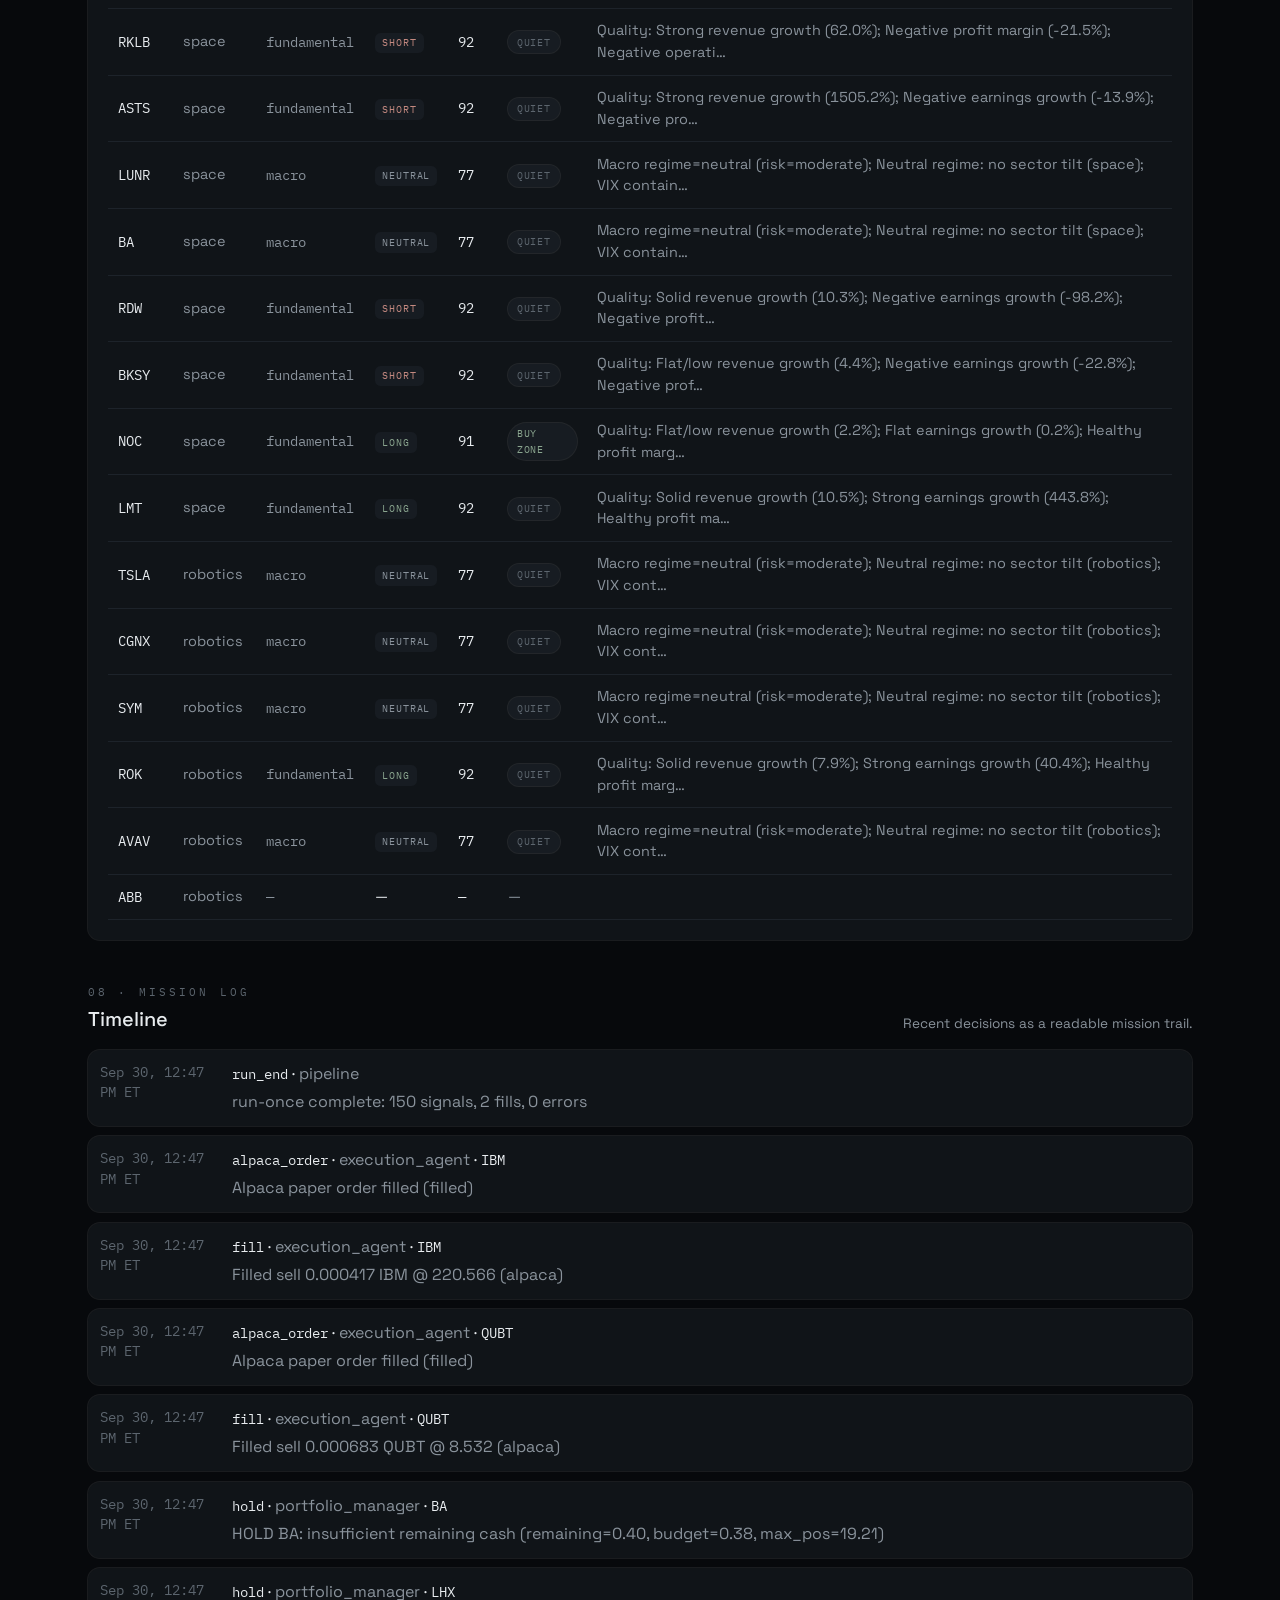
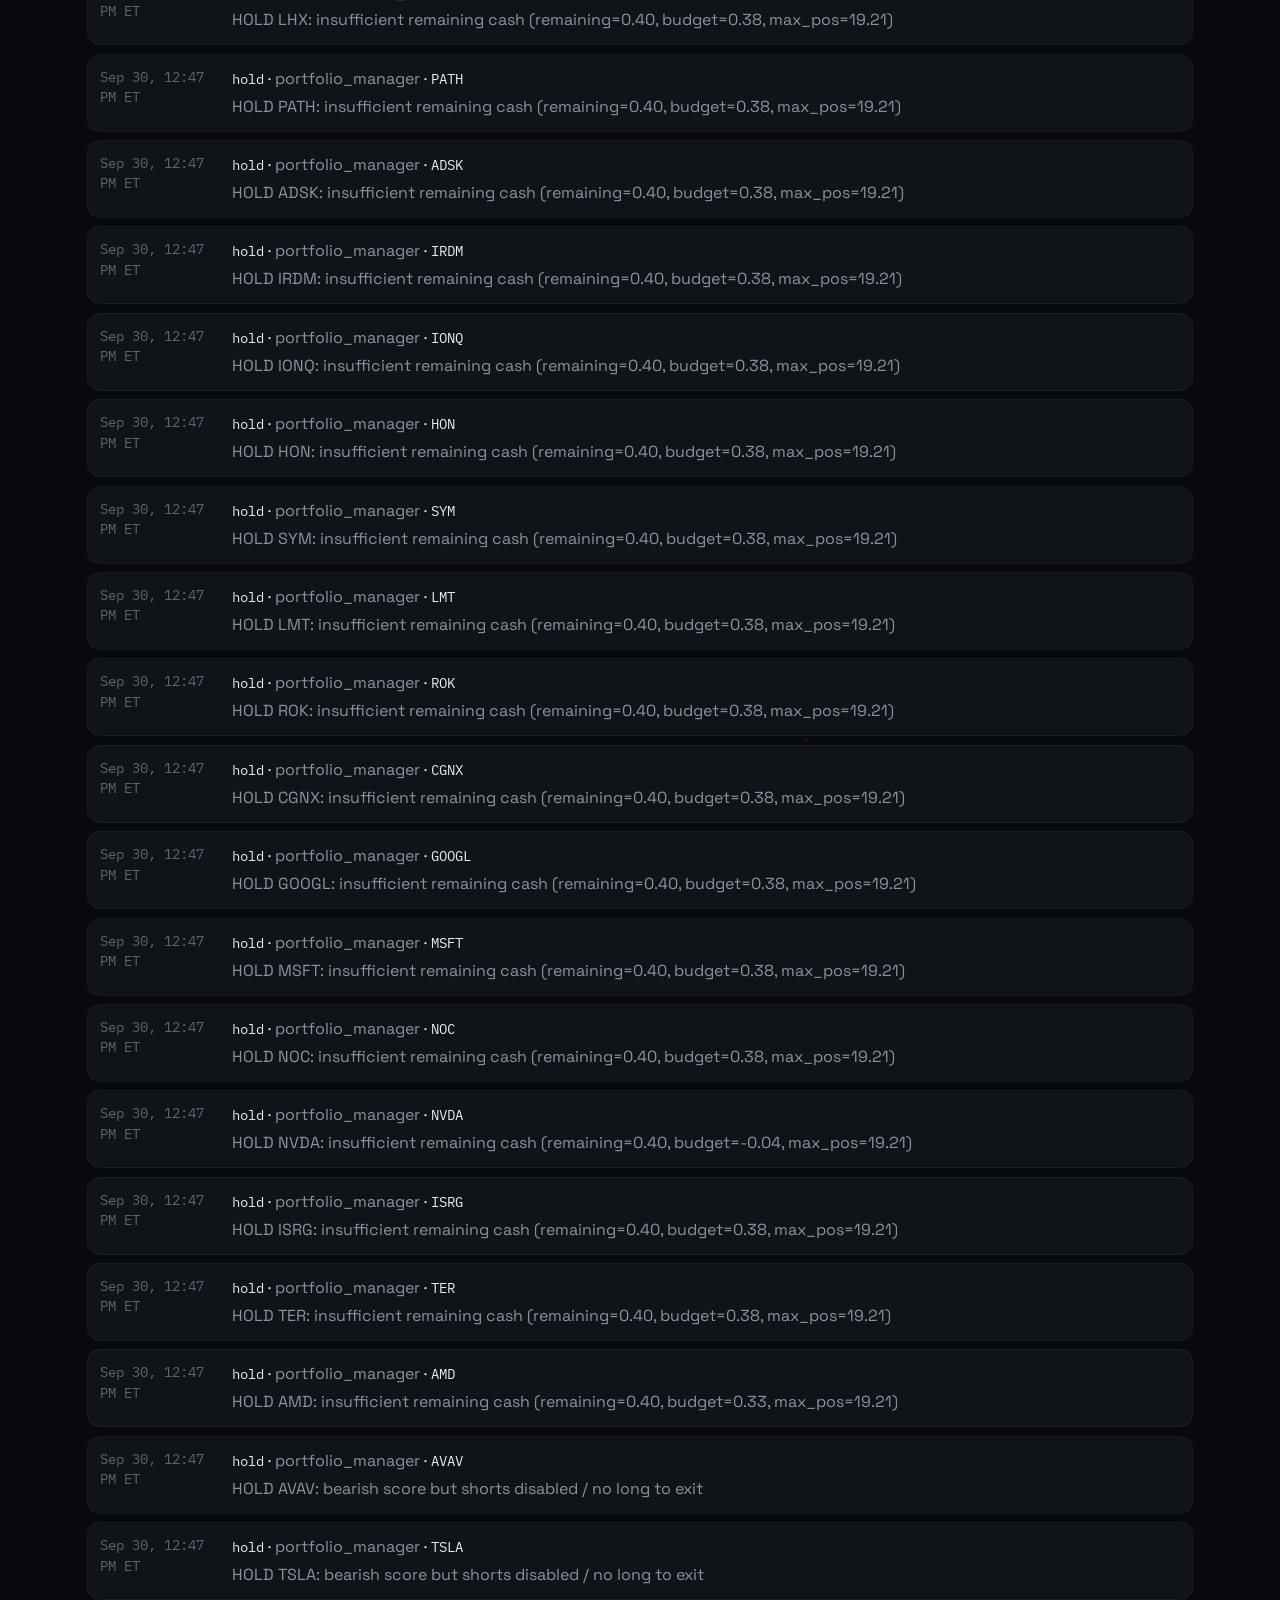
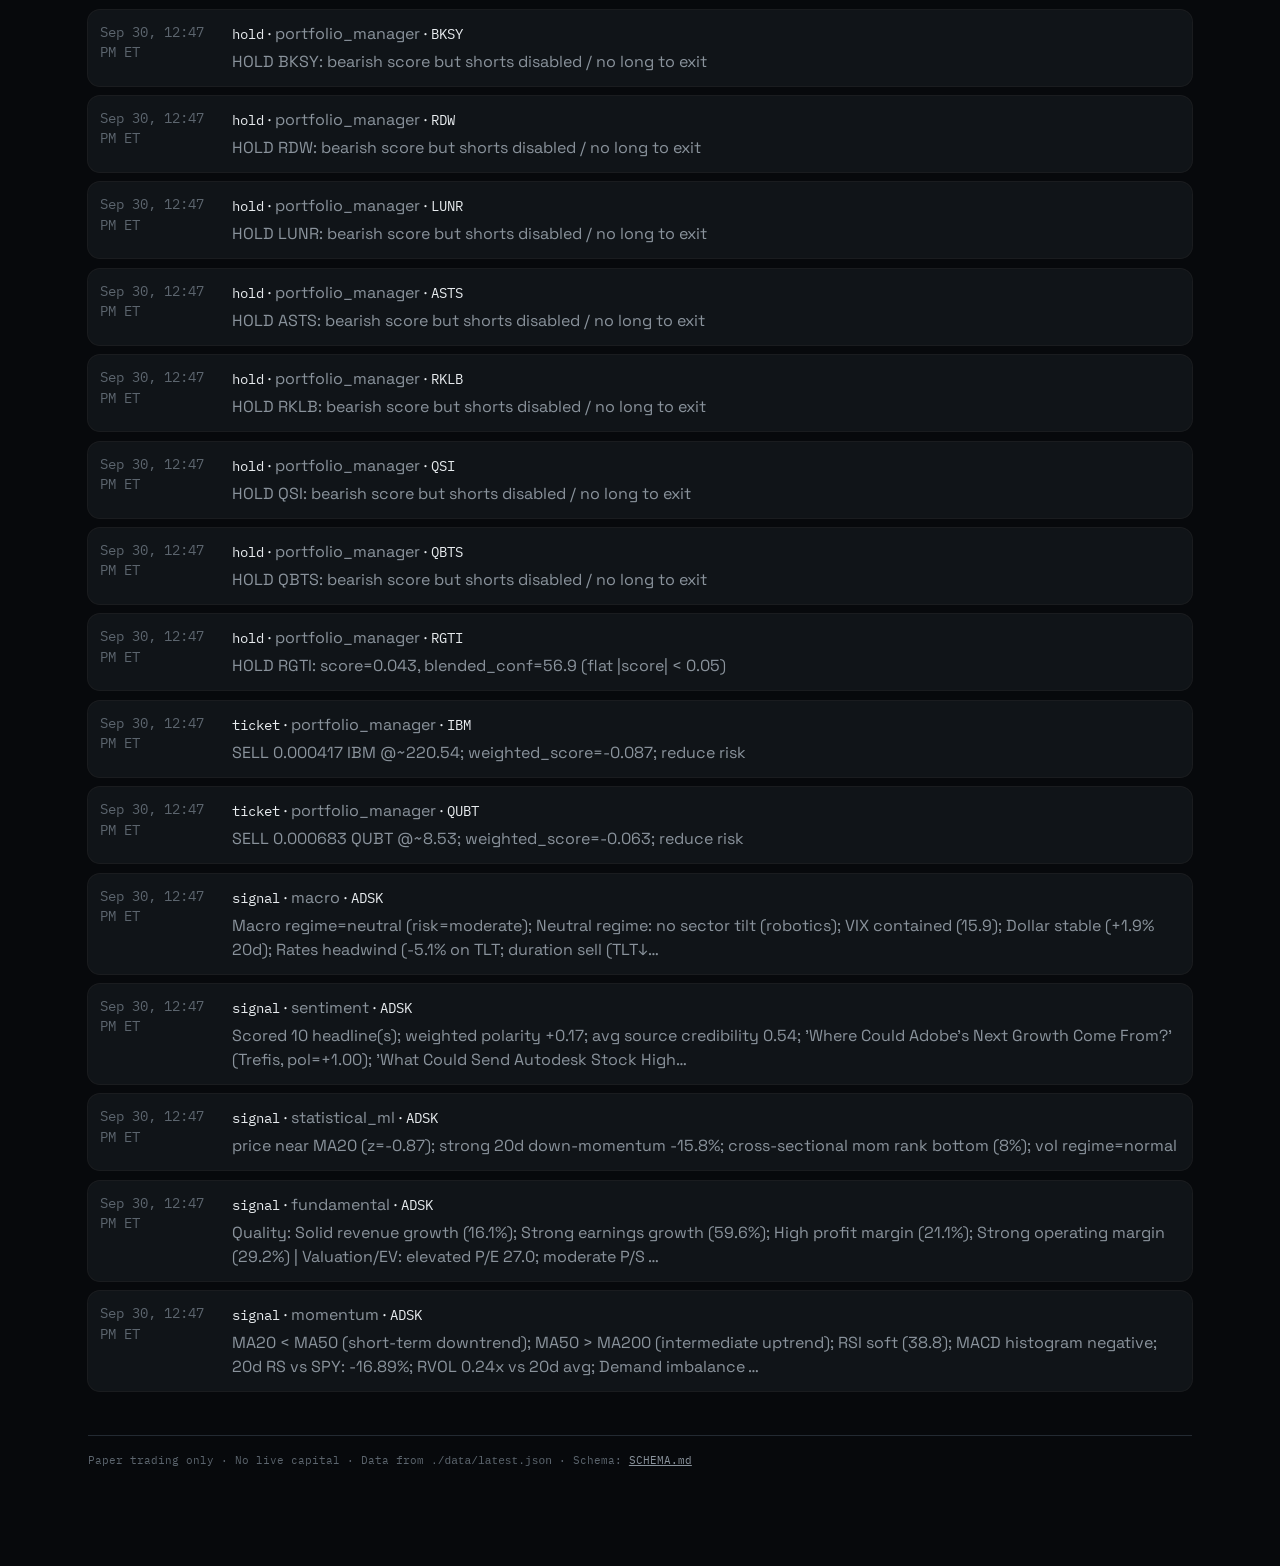
==== commit 29eb8c70: "feat(orbit): limit Closed book UI to today + yesterday ET Filter Closed / realized exits display to " ====
--- a/docs/index.html
+++ b/docs/index.html
@@ -109,7 +109,7 @@
           <p class="kicker">04 · Closed book</p>
           <h2>Realized exits</h2>
         </div>
-        <p class="hint">Sell fills from Tracker — entry/P&amp;L shown only when a prior buy cost is known.</p>
+        <p class="hint">Today and yesterday (ET) realized exits — entry/P&amp;L when buy cost is known. Full history stays in Lifetime.</p>
       </div>
       <div class="panel table-scroll" id="closedTable"></div>
     </section>
--- a/docs/styles.css
+++ b/docs/styles.css
@@ -468,6 +468,19 @@
   .timeline li { grid-template-columns: 1fr; }
 }
 
+
+tr.day-group td {
+  font-family: var(--font-mono);
+  font-size: 0.68rem;
+  letter-spacing: 0.05em;
+  text-transform: uppercase;
+  color: var(--subtle);
+  background: rgb(23 28 34 / 0.9);
+  padding-top: 0.85rem;
+  padding-bottom: 0.4rem;
+  border-bottom: 1px solid var(--border);
+}
+
 .empty {
   padding: 2rem 1rem;
   text-align: center;
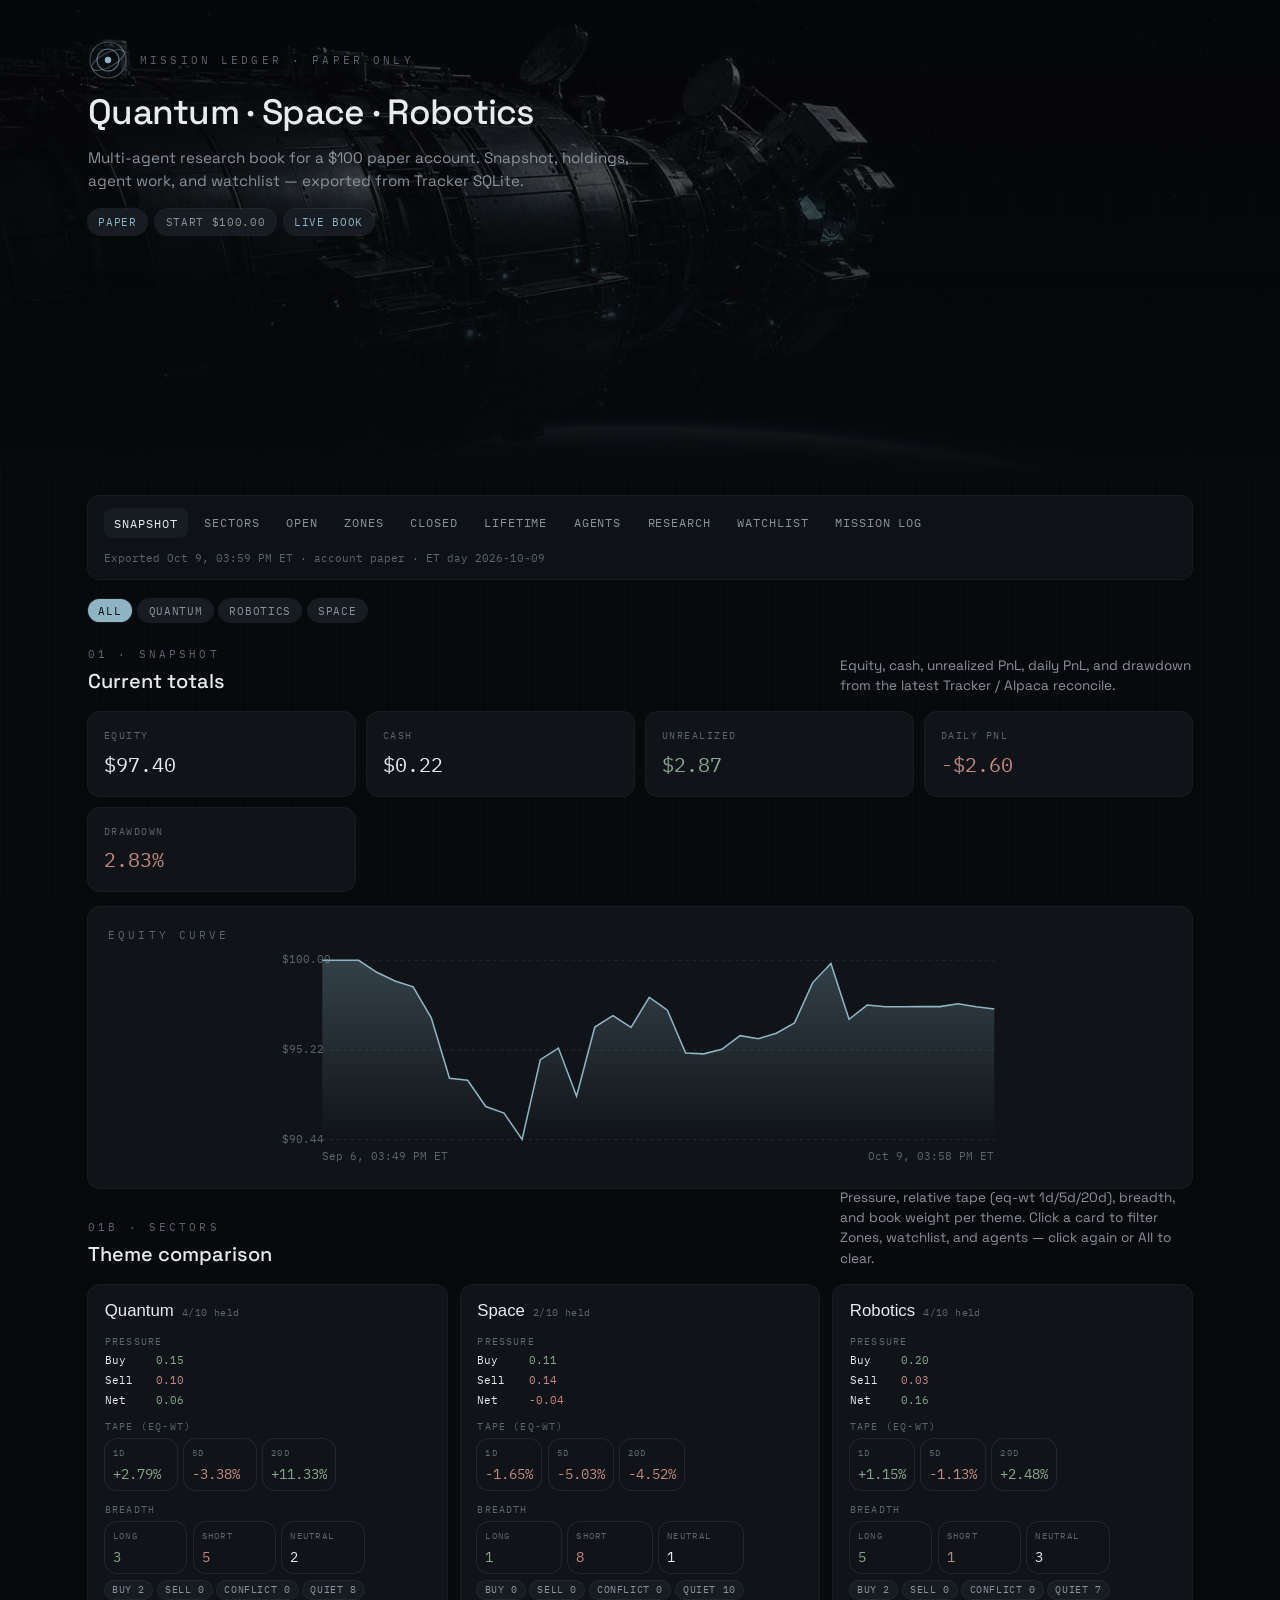
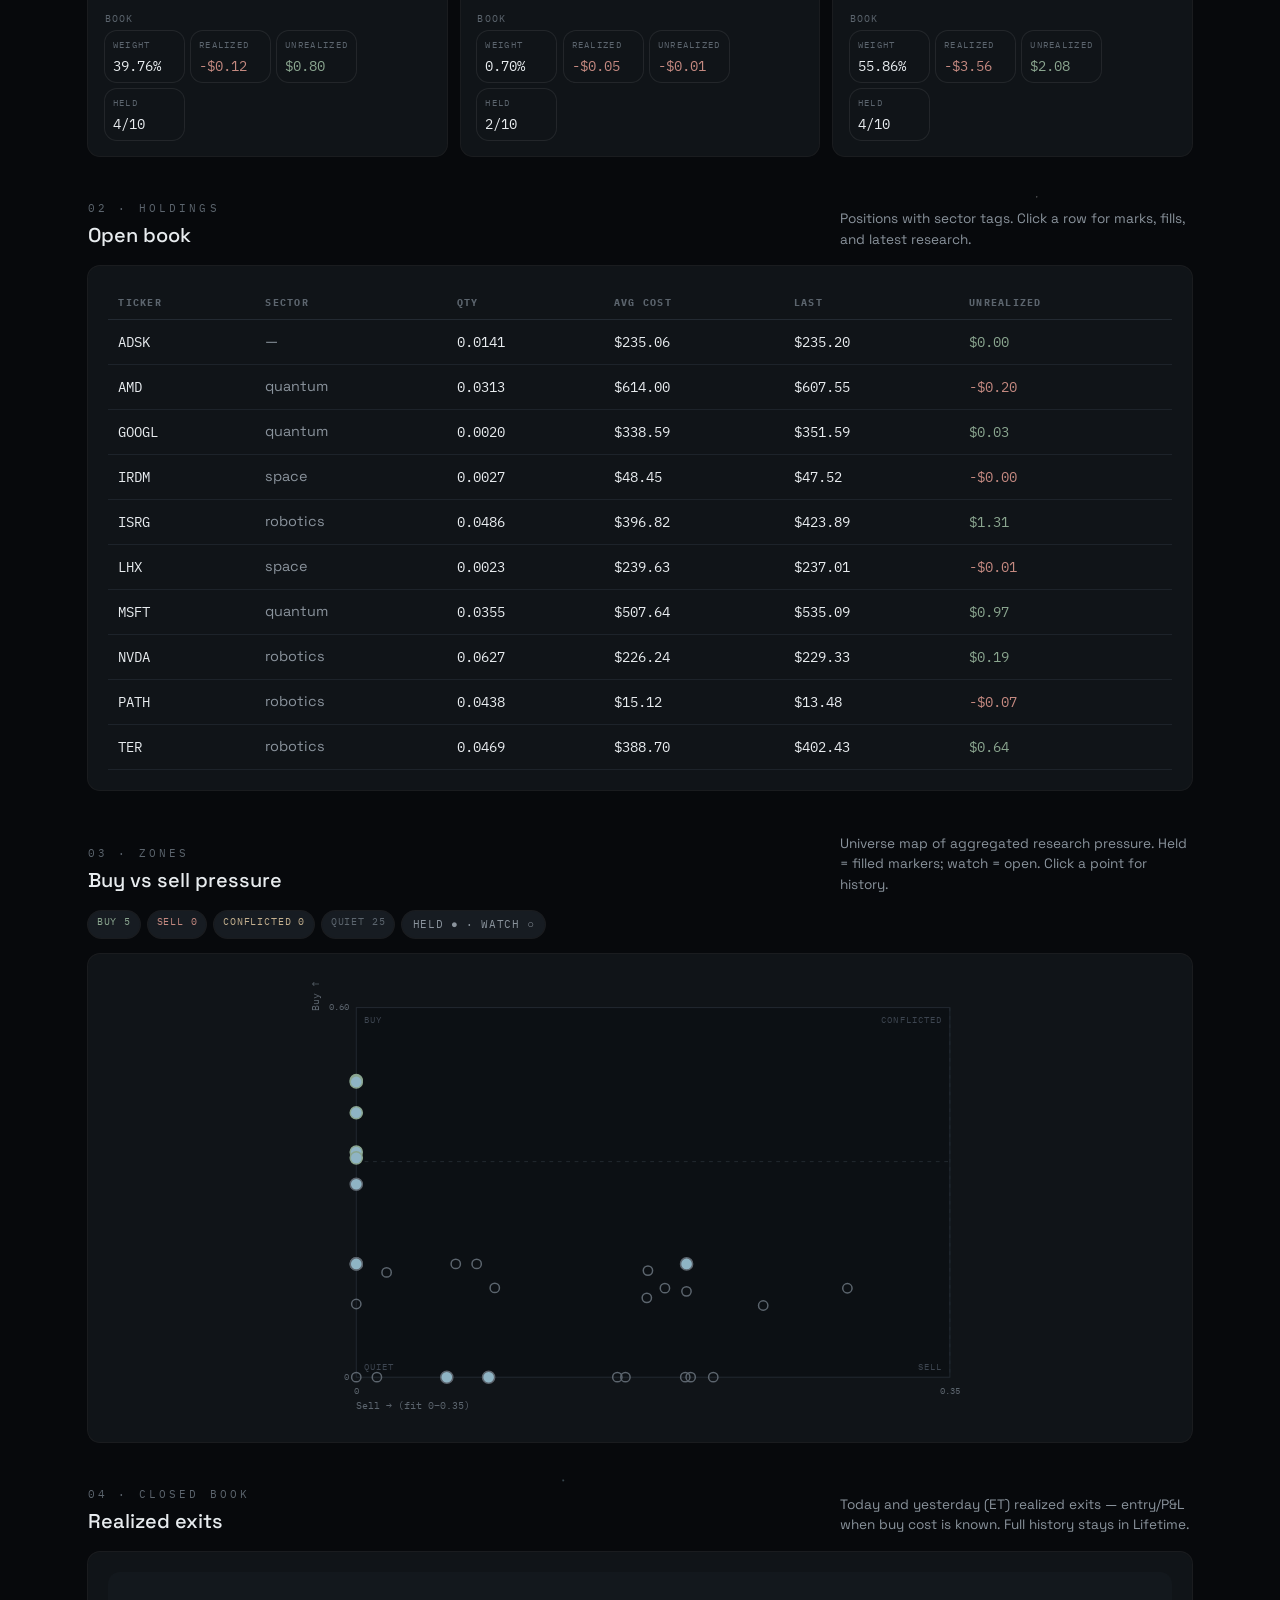
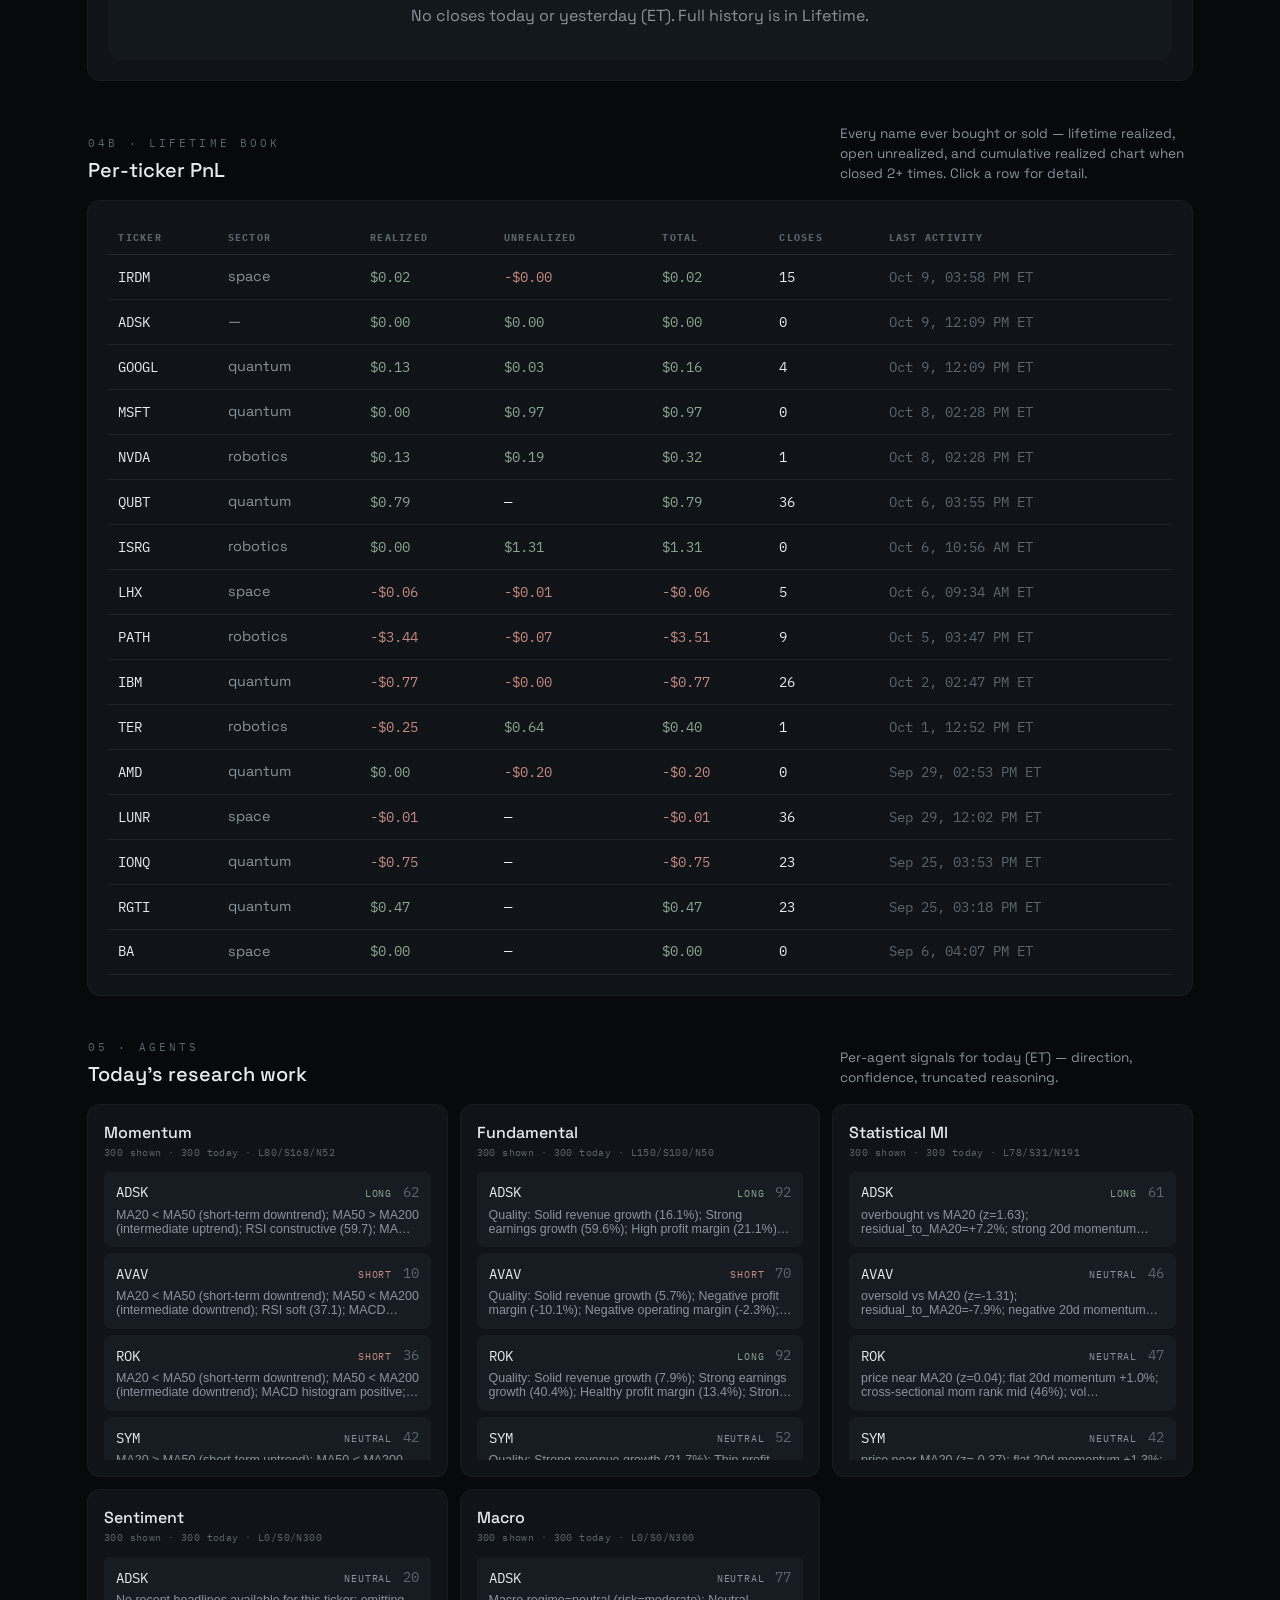
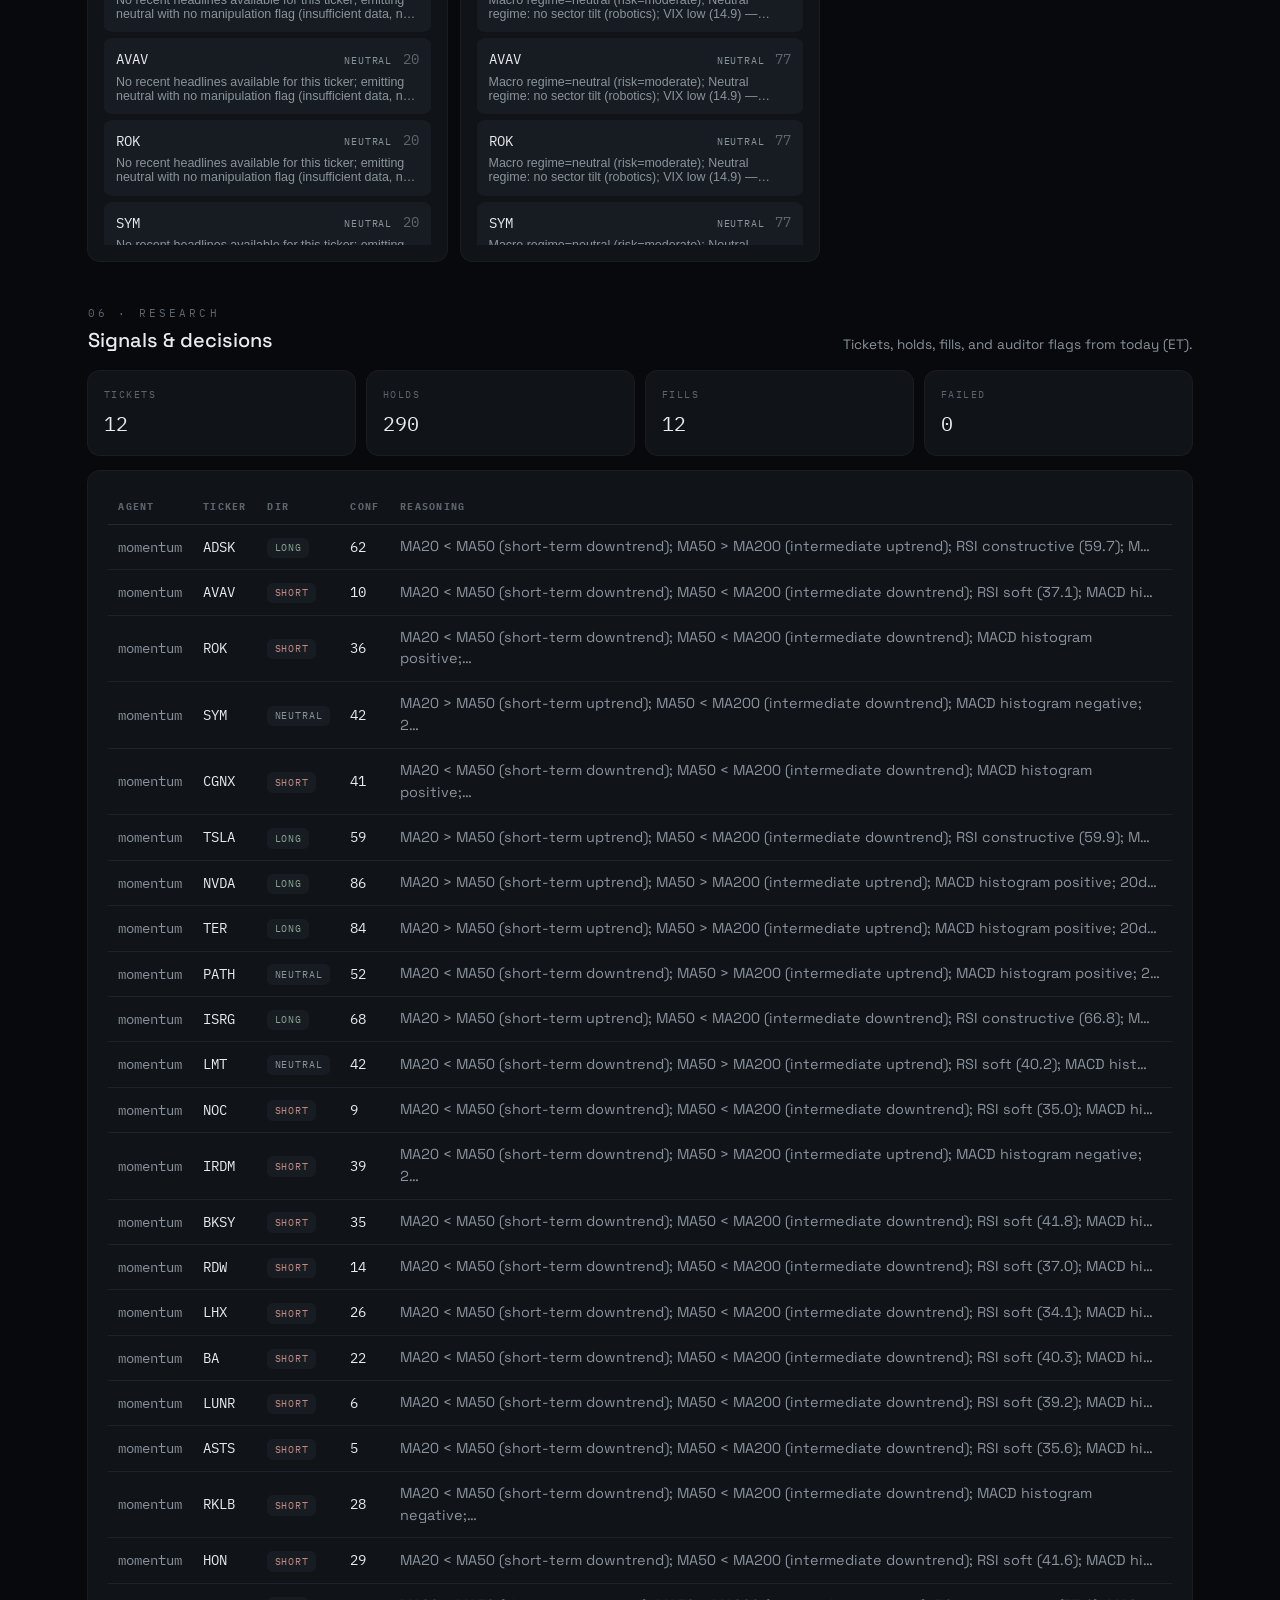
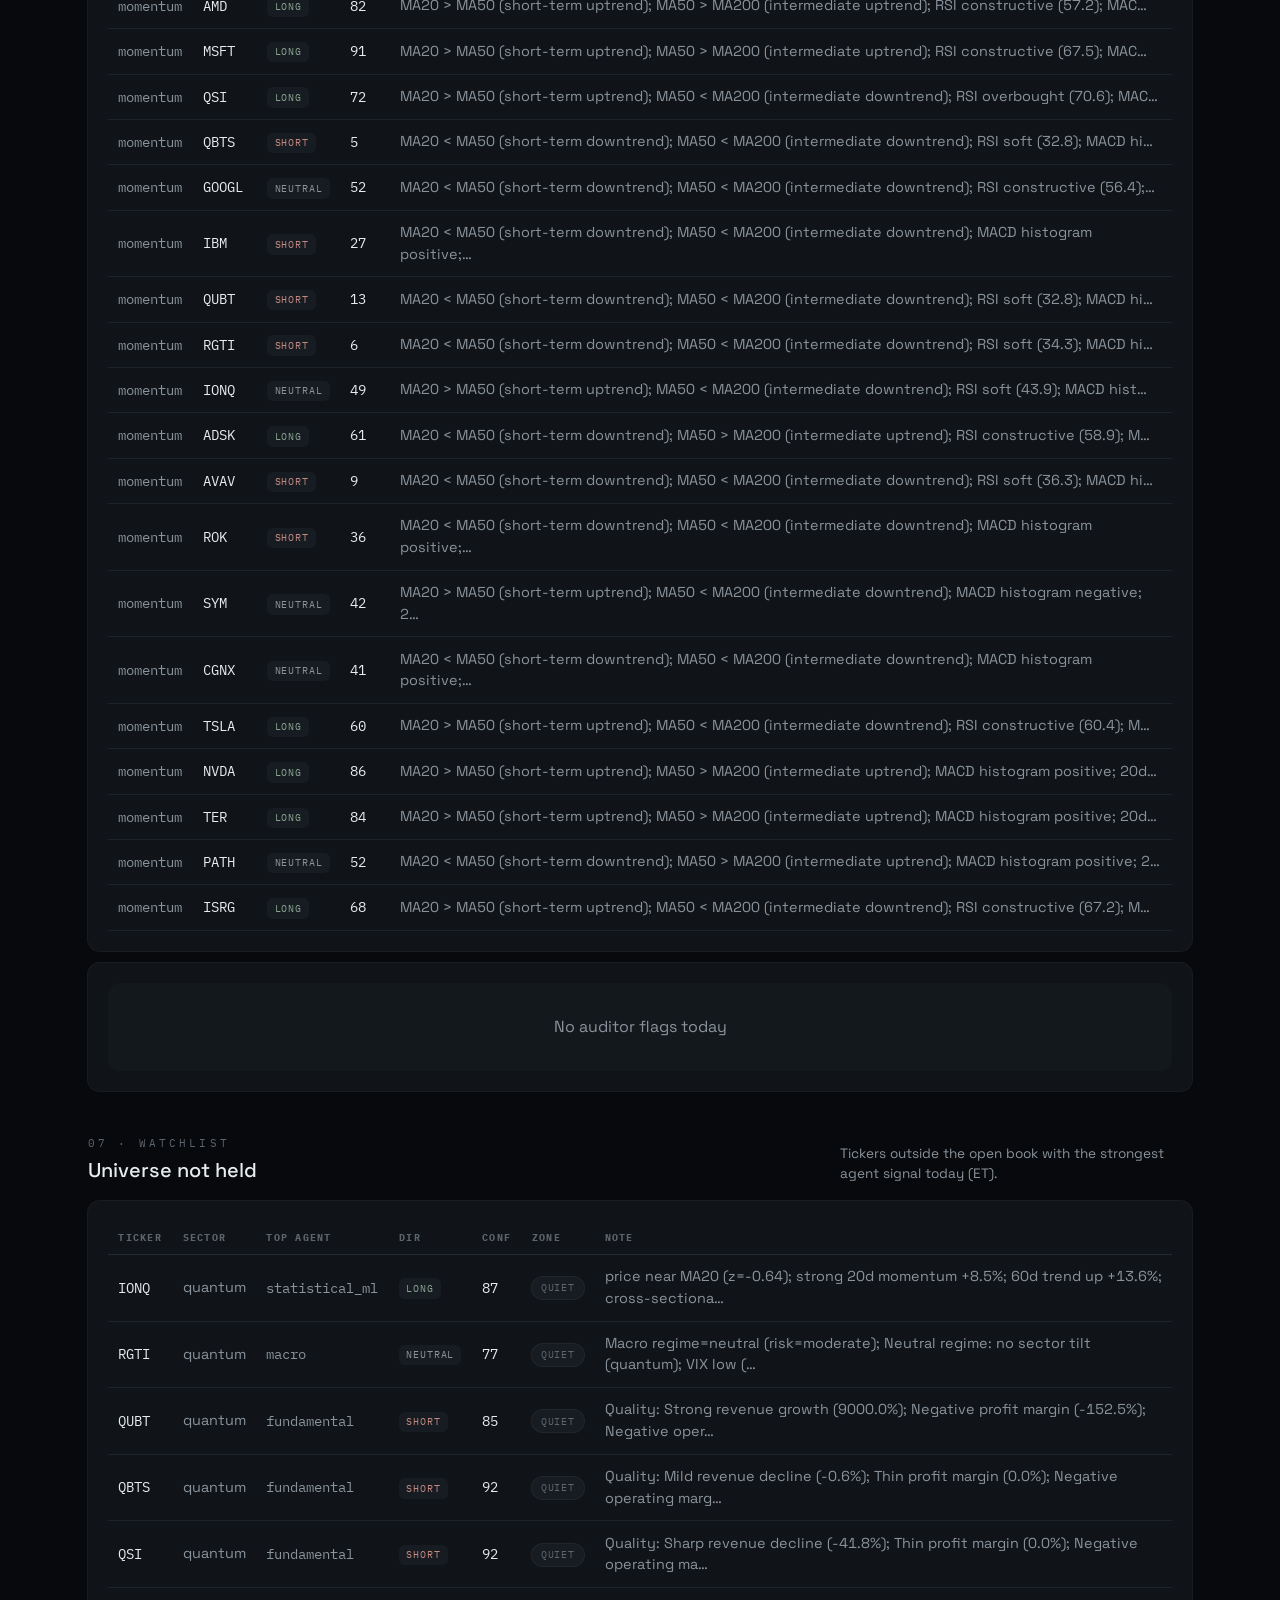
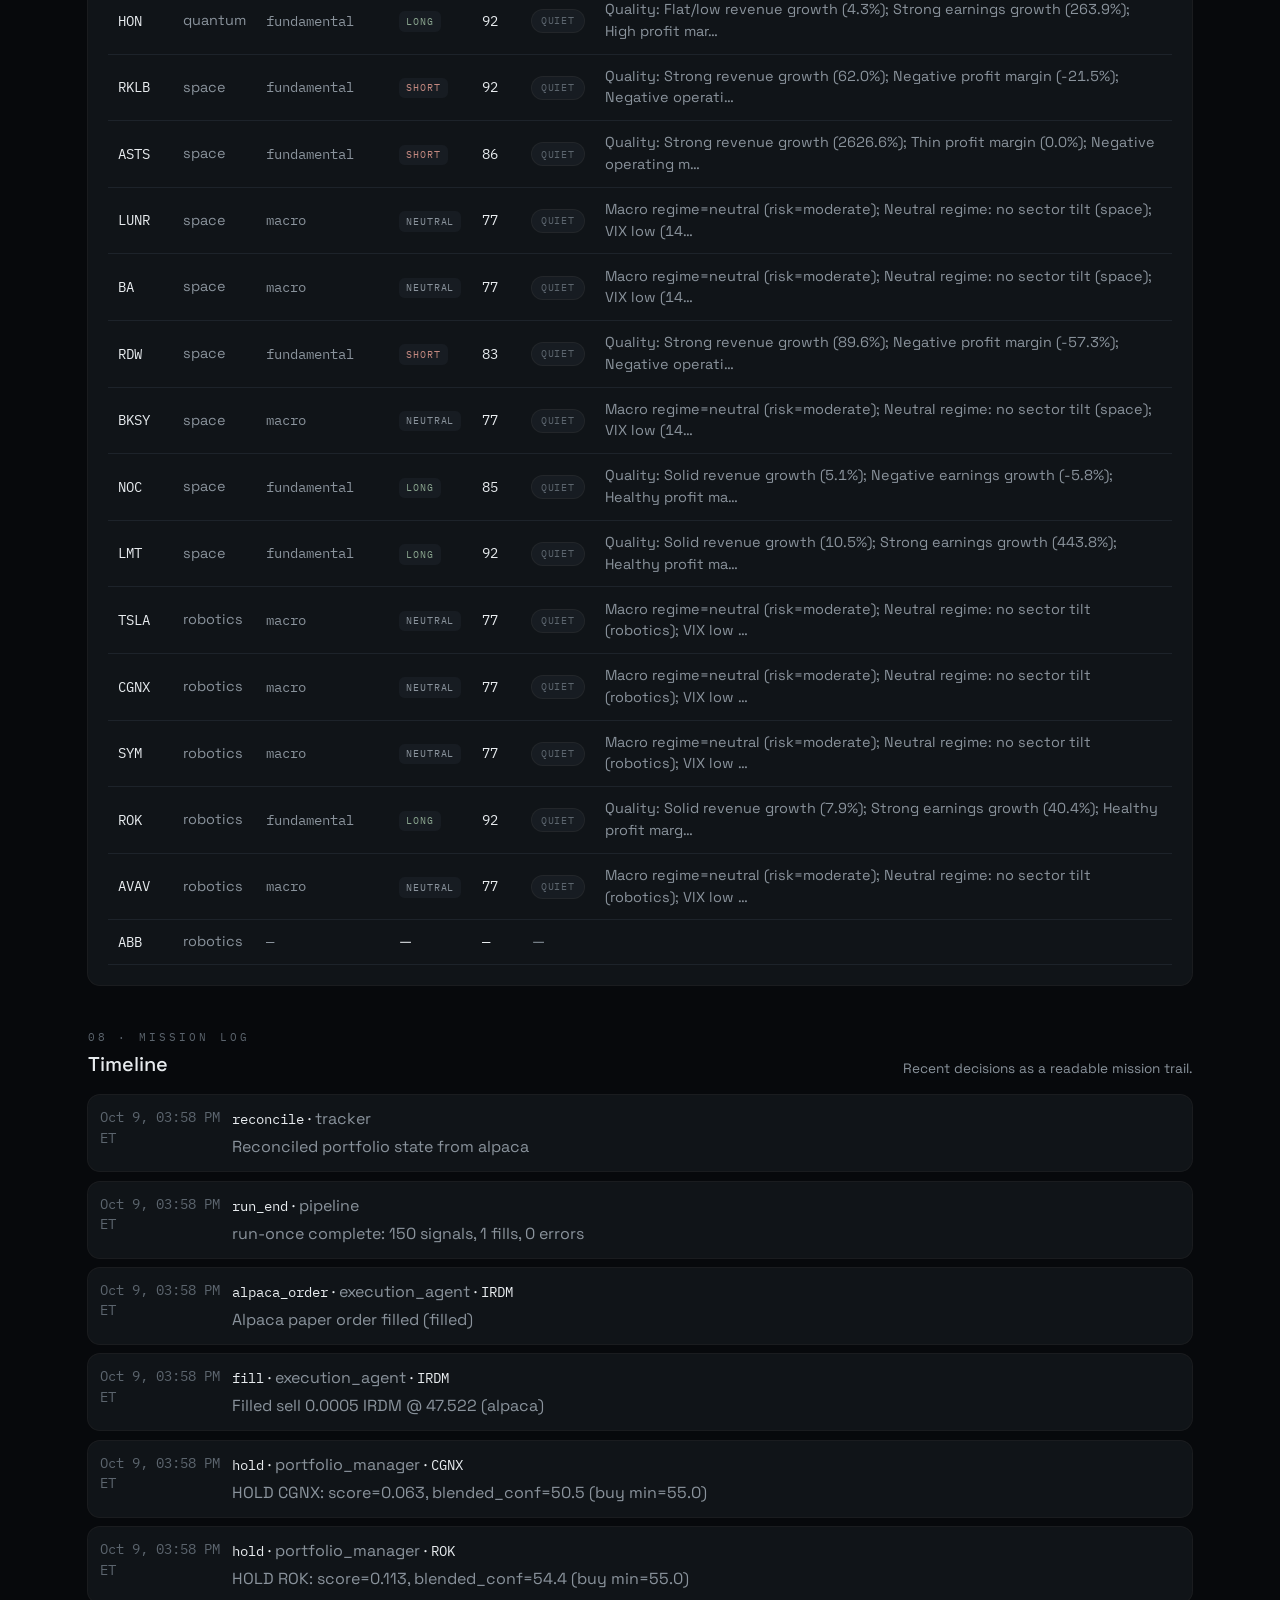
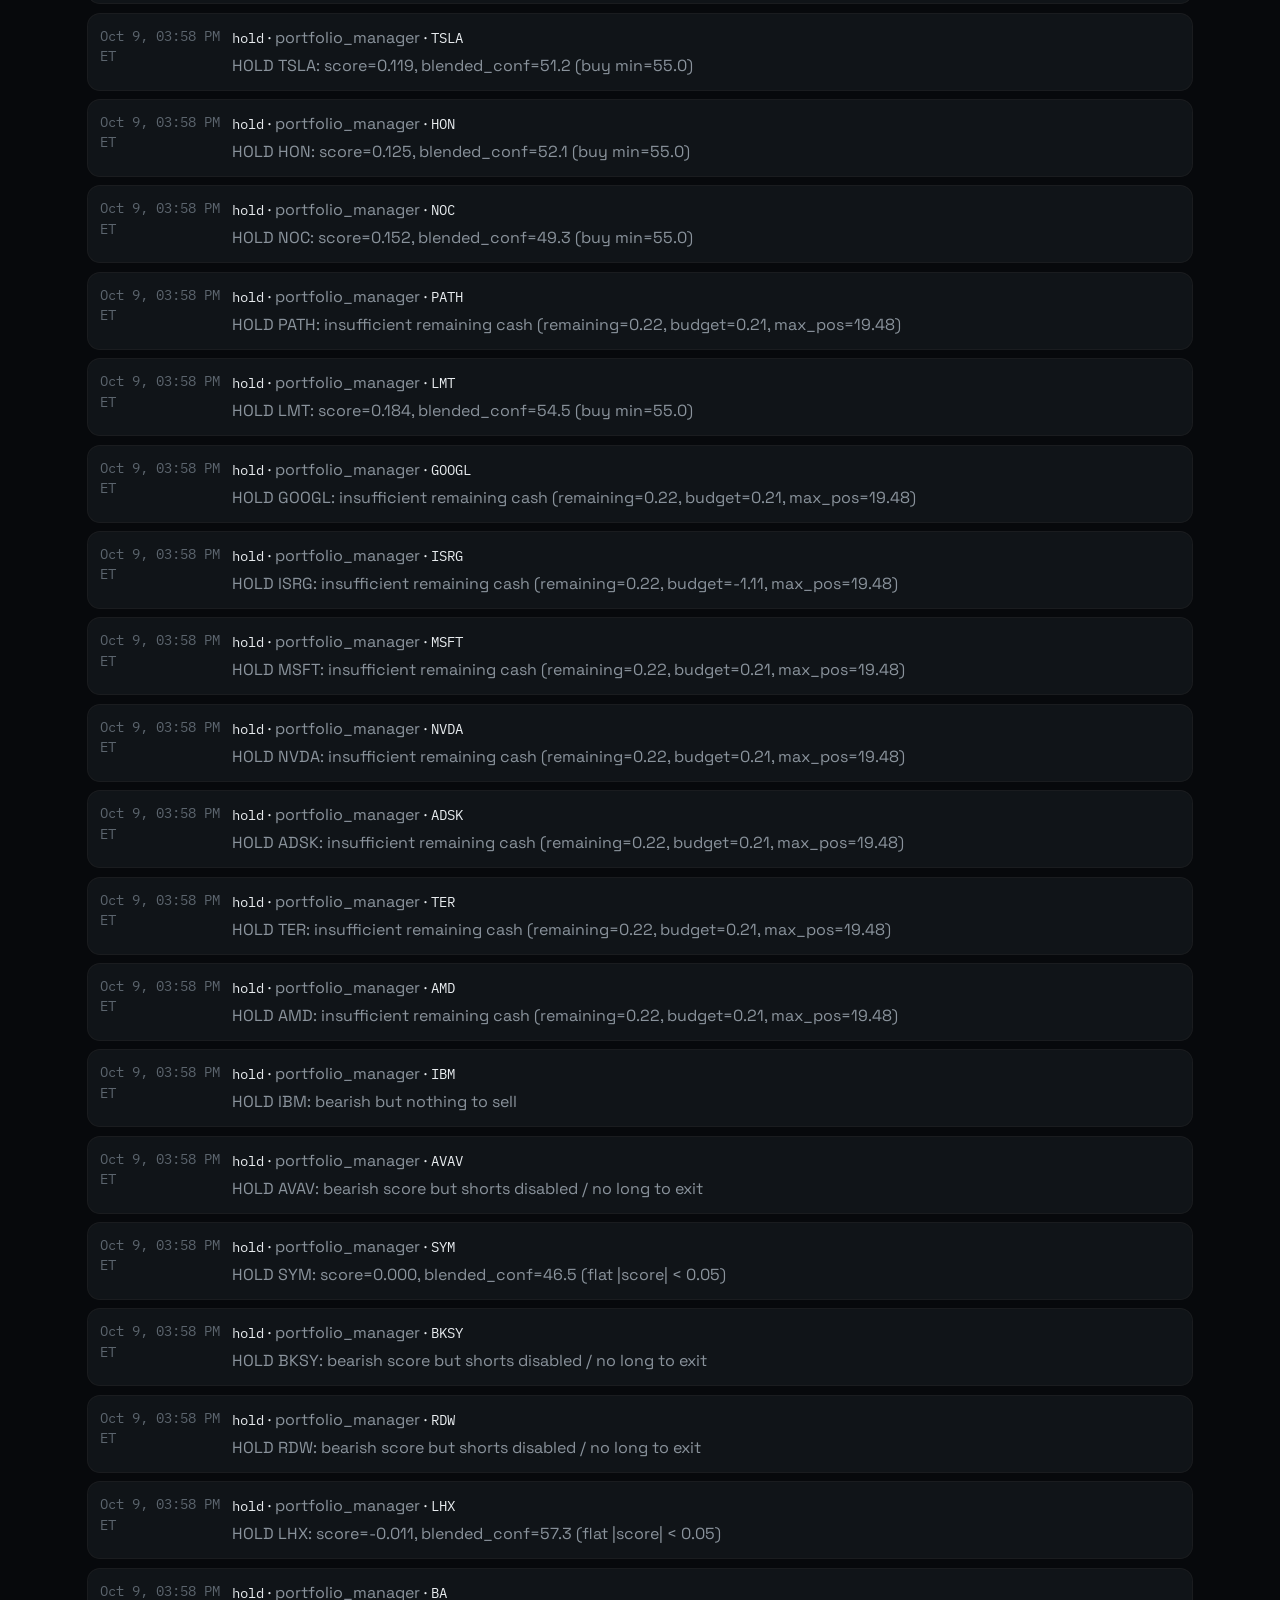
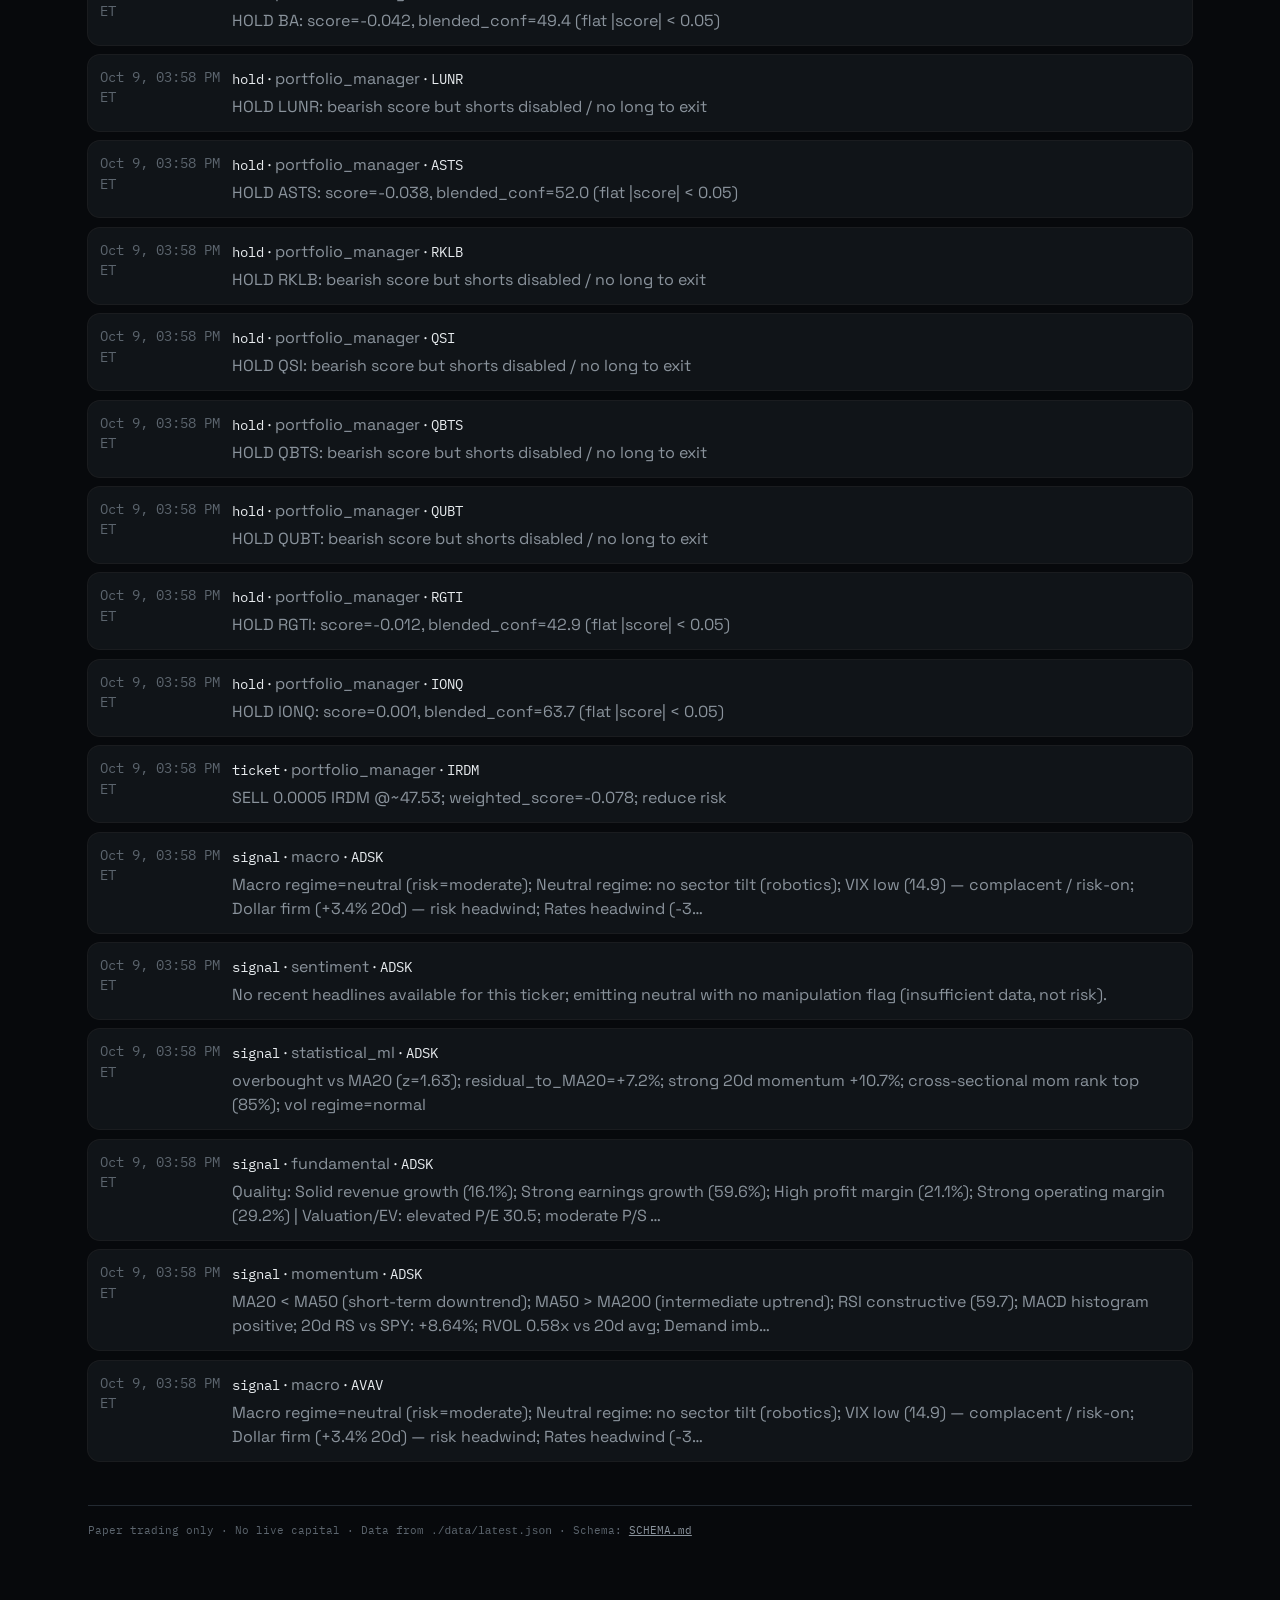
==== commit f1a1dbcf: "fix(orbit): escape feed text, weekend research fallback, hide dust holdings - app.js: escapeHtml() h" ====
--- a/docs/index.html
+++ b/docs/index.html
@@ -95,7 +95,7 @@
           <p class="kicker">03 · Zones</p>
           <h2>Buy vs sell pressure</h2>
         </div>
-        <p class="hint">Universe map of aggregated research pressure. Held = filled markers; watch = open. Click a point for history.</p>
+        <p class="hint" id="zonesHint">Universe map of aggregated research pressure. Held = filled markers; watch = open. Click a point for history.</p>
       </div>
       <div class="zones-legend" id="zonesLegend"></div>
       <div class="panel chart-wrap zones-wrap">
@@ -129,9 +129,9 @@
       <div class="section-head">
         <div>
           <p class="kicker">05 · Agents</p>
-          <h2>Today's research work</h2>
+          <h2 id="agentsTitle">Today's research work</h2>
         </div>
-        <p class="hint">Per-agent signals for today (ET) — direction, confidence, truncated reasoning.</p>
+        <p class="hint" id="agentsHint">Per-agent signals for today (ET) — direction, confidence, truncated reasoning.</p>
       </div>
       <div class="agent-grid" id="agentGrid"></div>
     </section>
--- a/docs/styles.css
+++ b/docs/styles.css
@@ -604,6 +604,8 @@
 .zone-chart svg { width: 100%; height: 10rem; display: block; }
 .agent-mix-table { width: 100%; min-width: 0; margin-top: 0.5rem; font-size: 0.82rem; }
 .agent-mix-table th, .agent-mix-table td { padding: 0.4rem 0.5rem; }
+.why-buy { margin-top: 0.75rem; padding-top: 0.75rem; border-top: 1px solid var(--border); }
+.why-gap { margin-top: 0.75rem; font-size: 0.82rem; }
 .zones-quad-label {
   font-family: var(--font-mono);
   font-size: 10px;
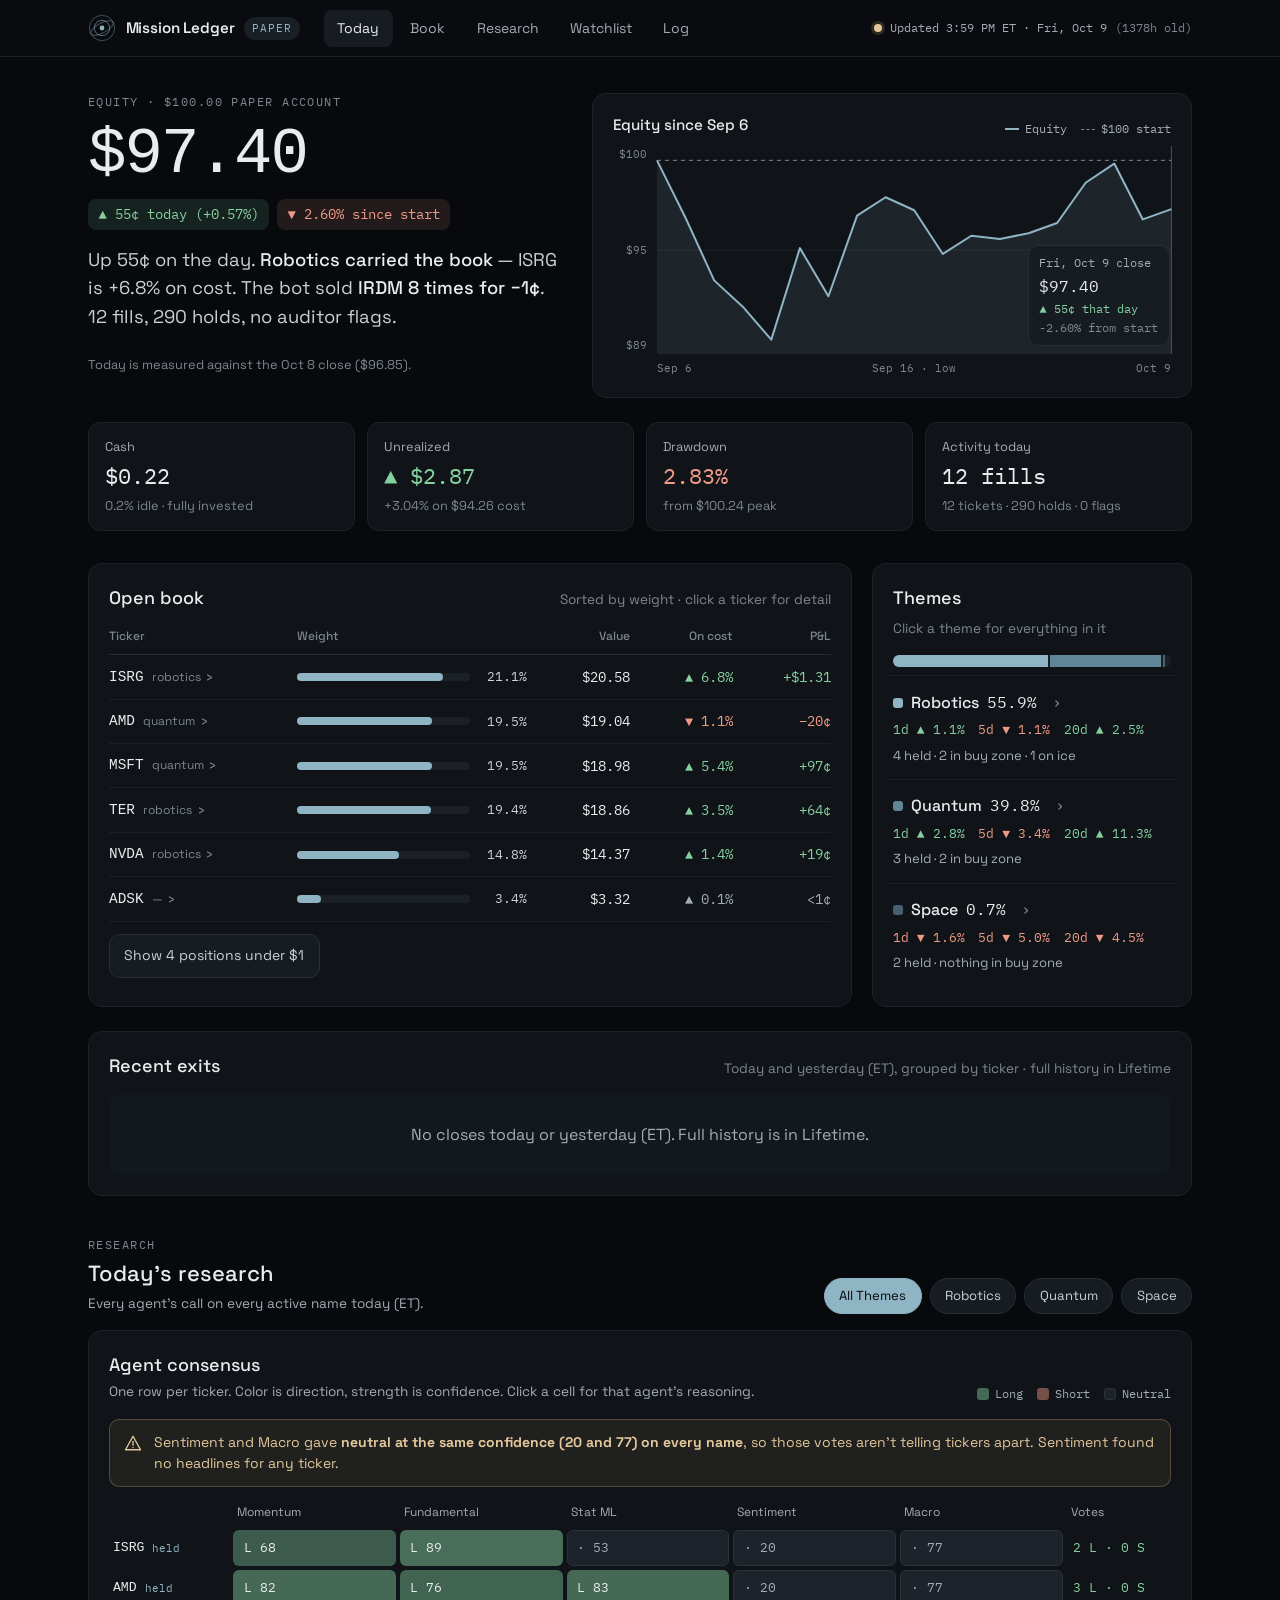
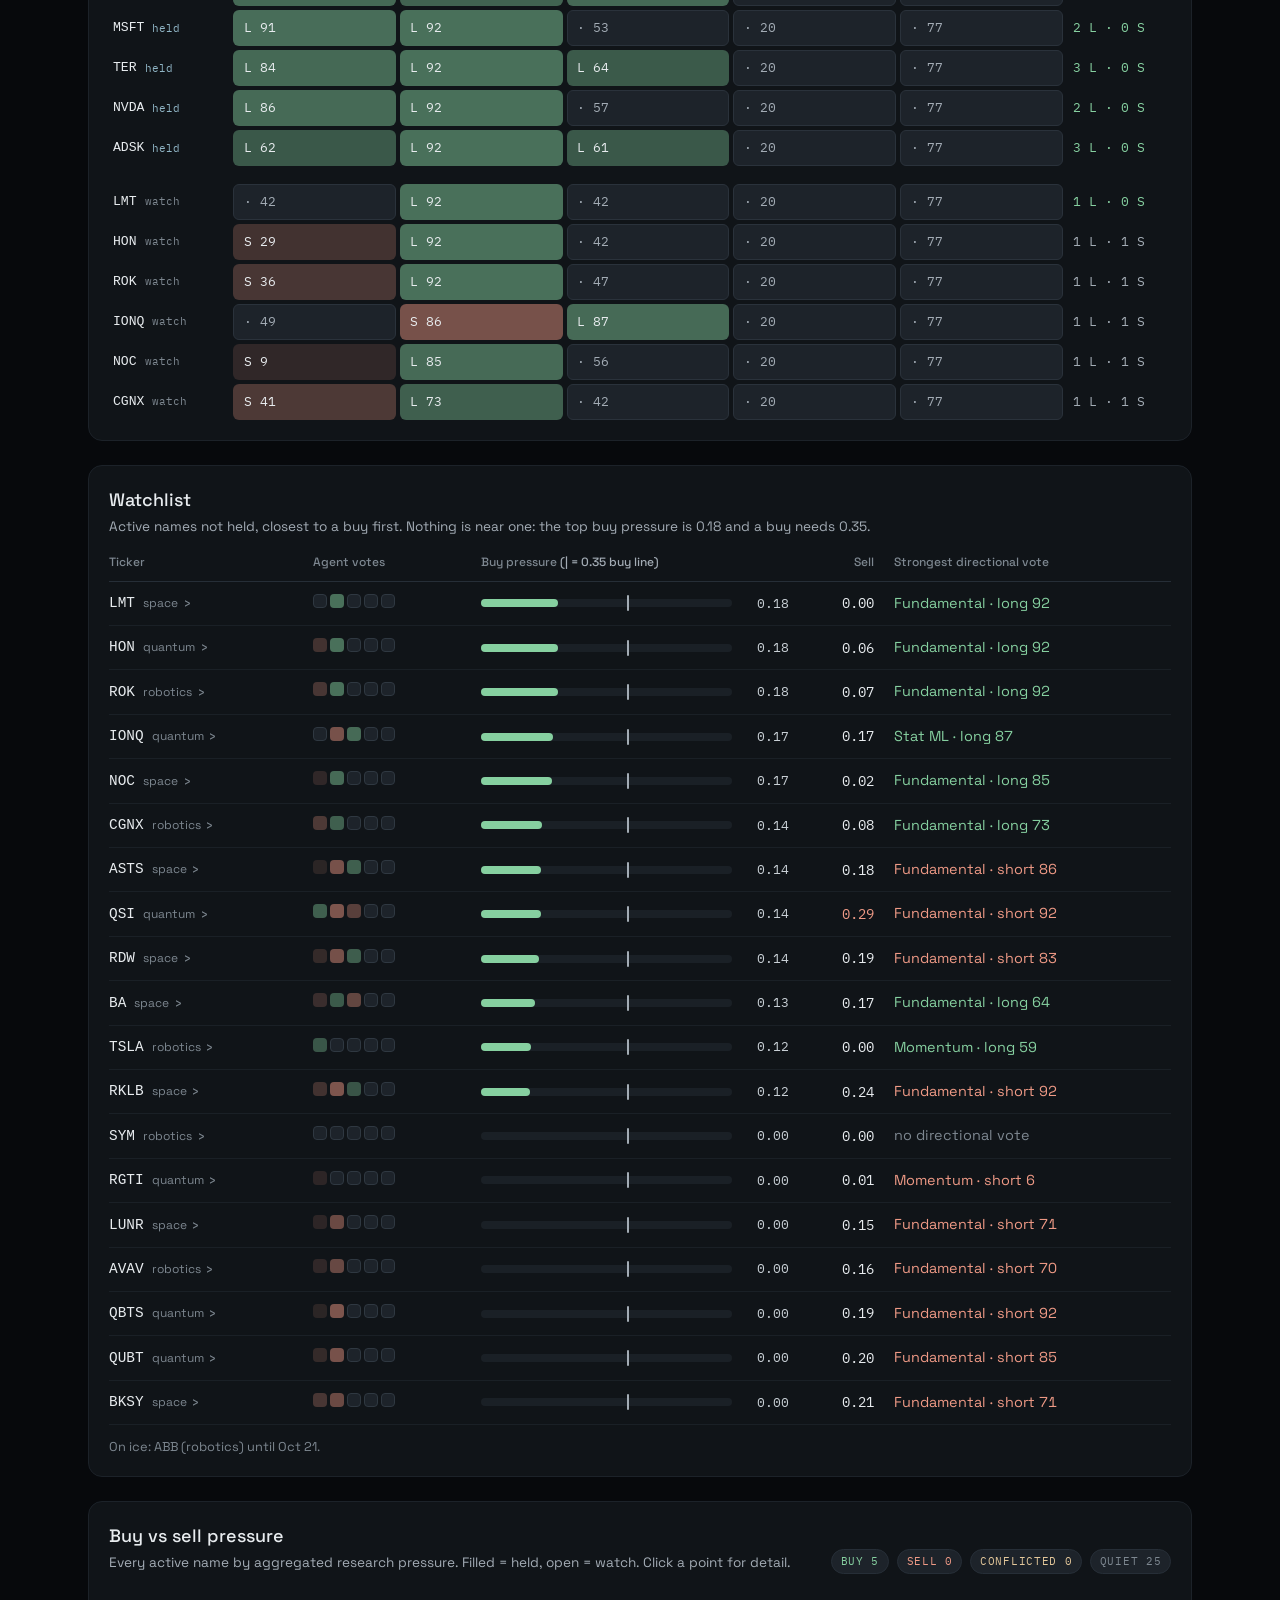
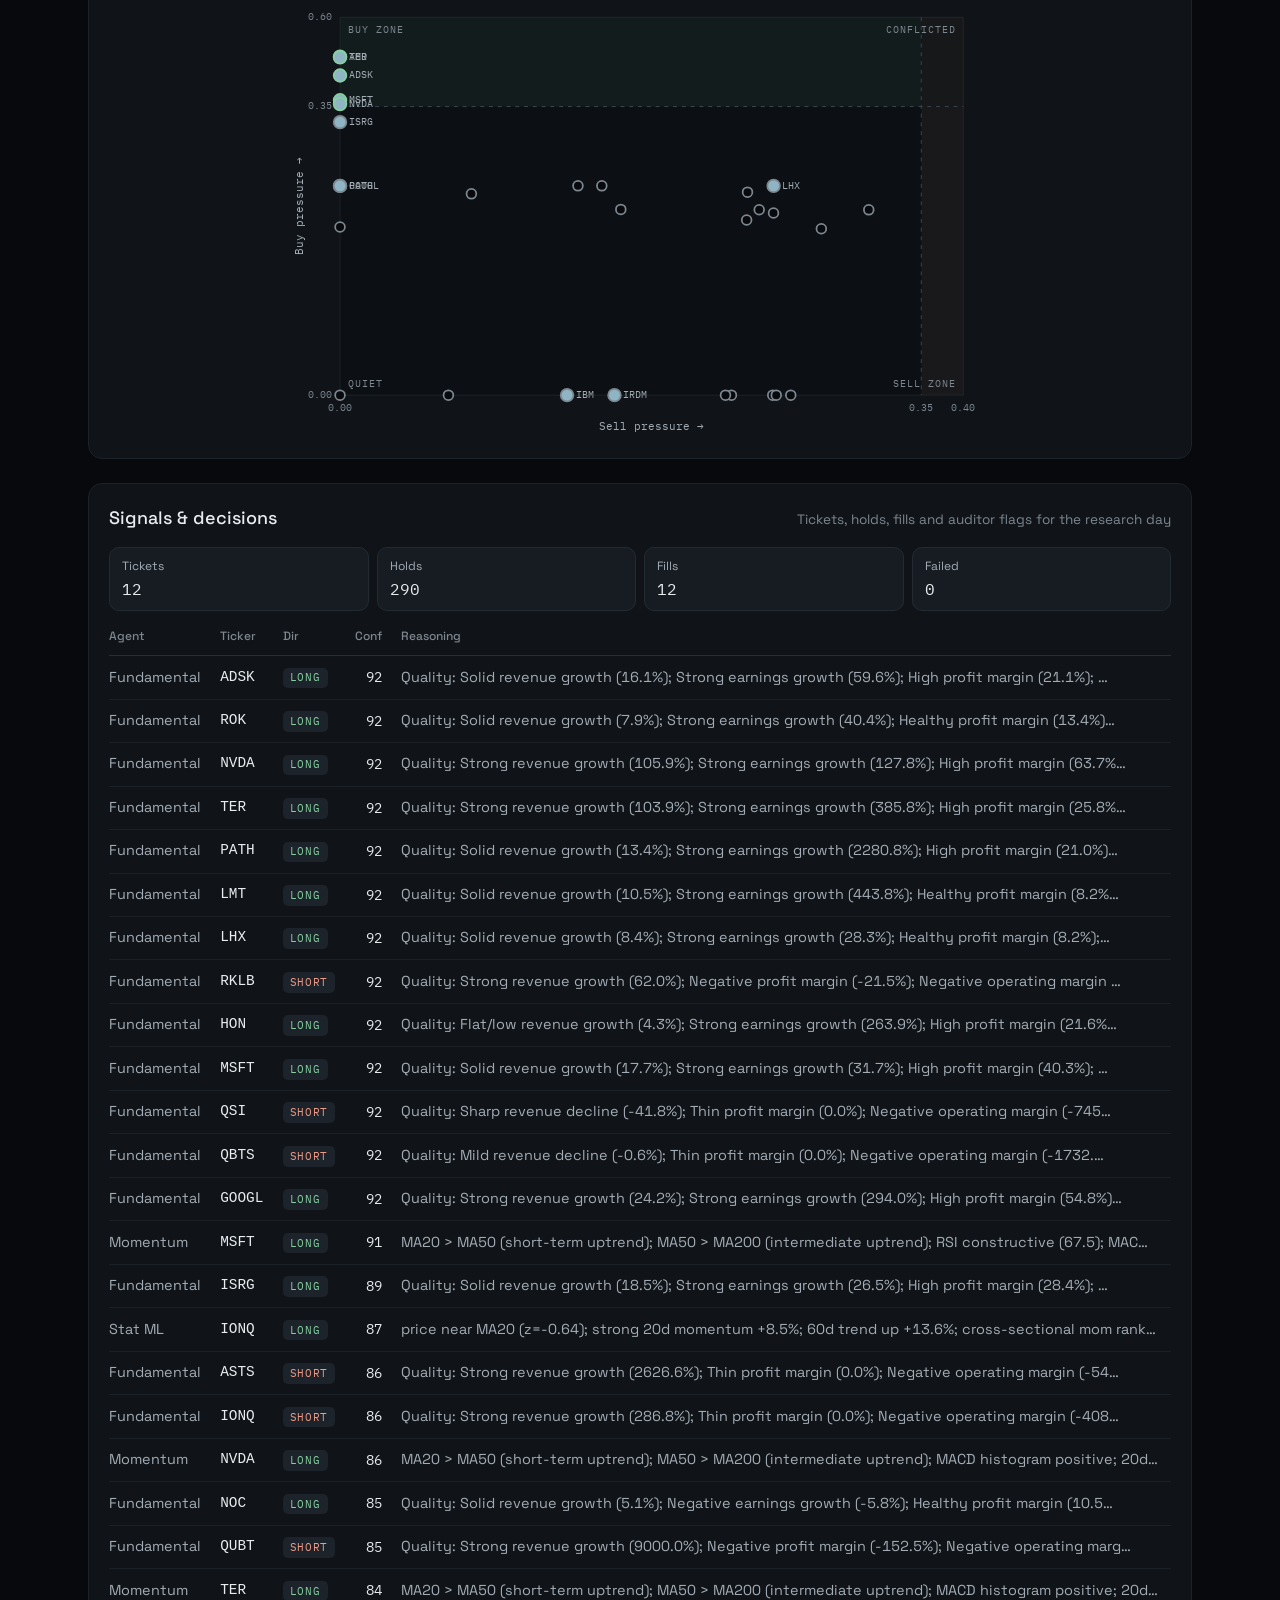
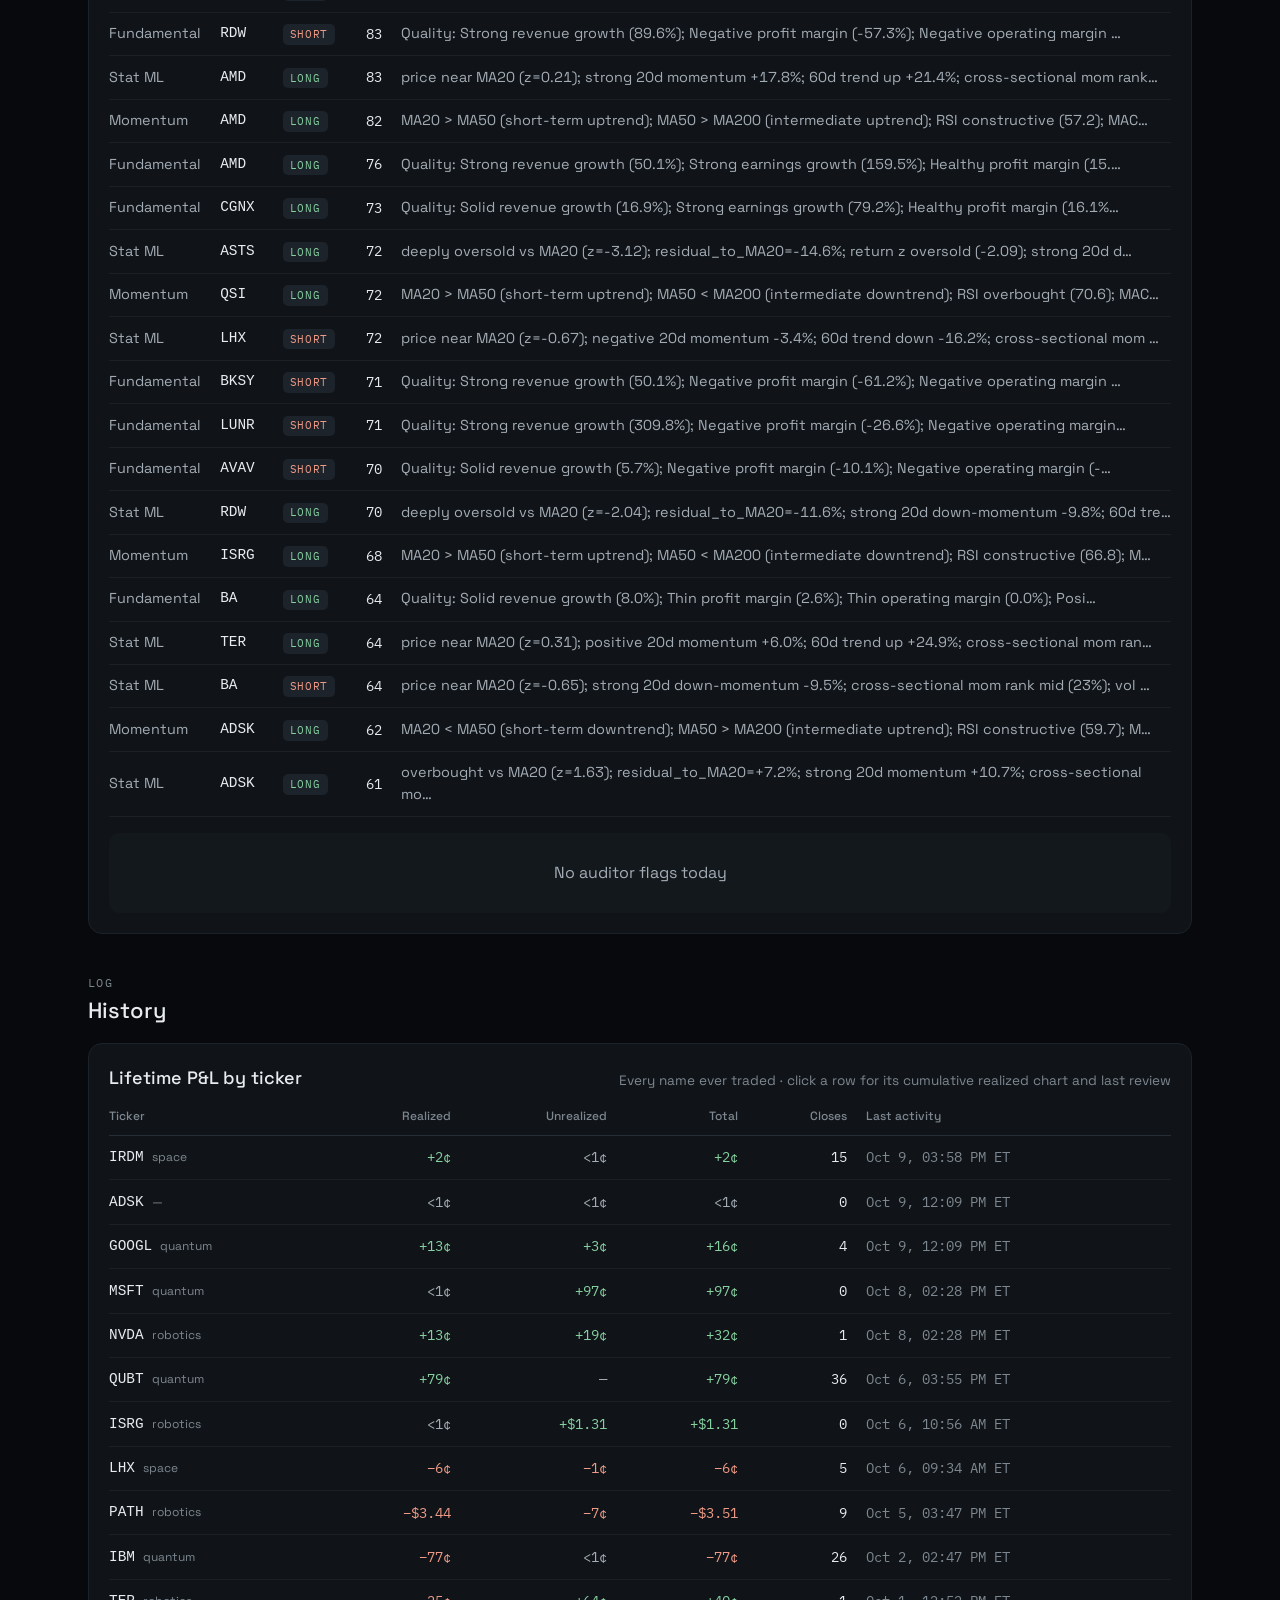
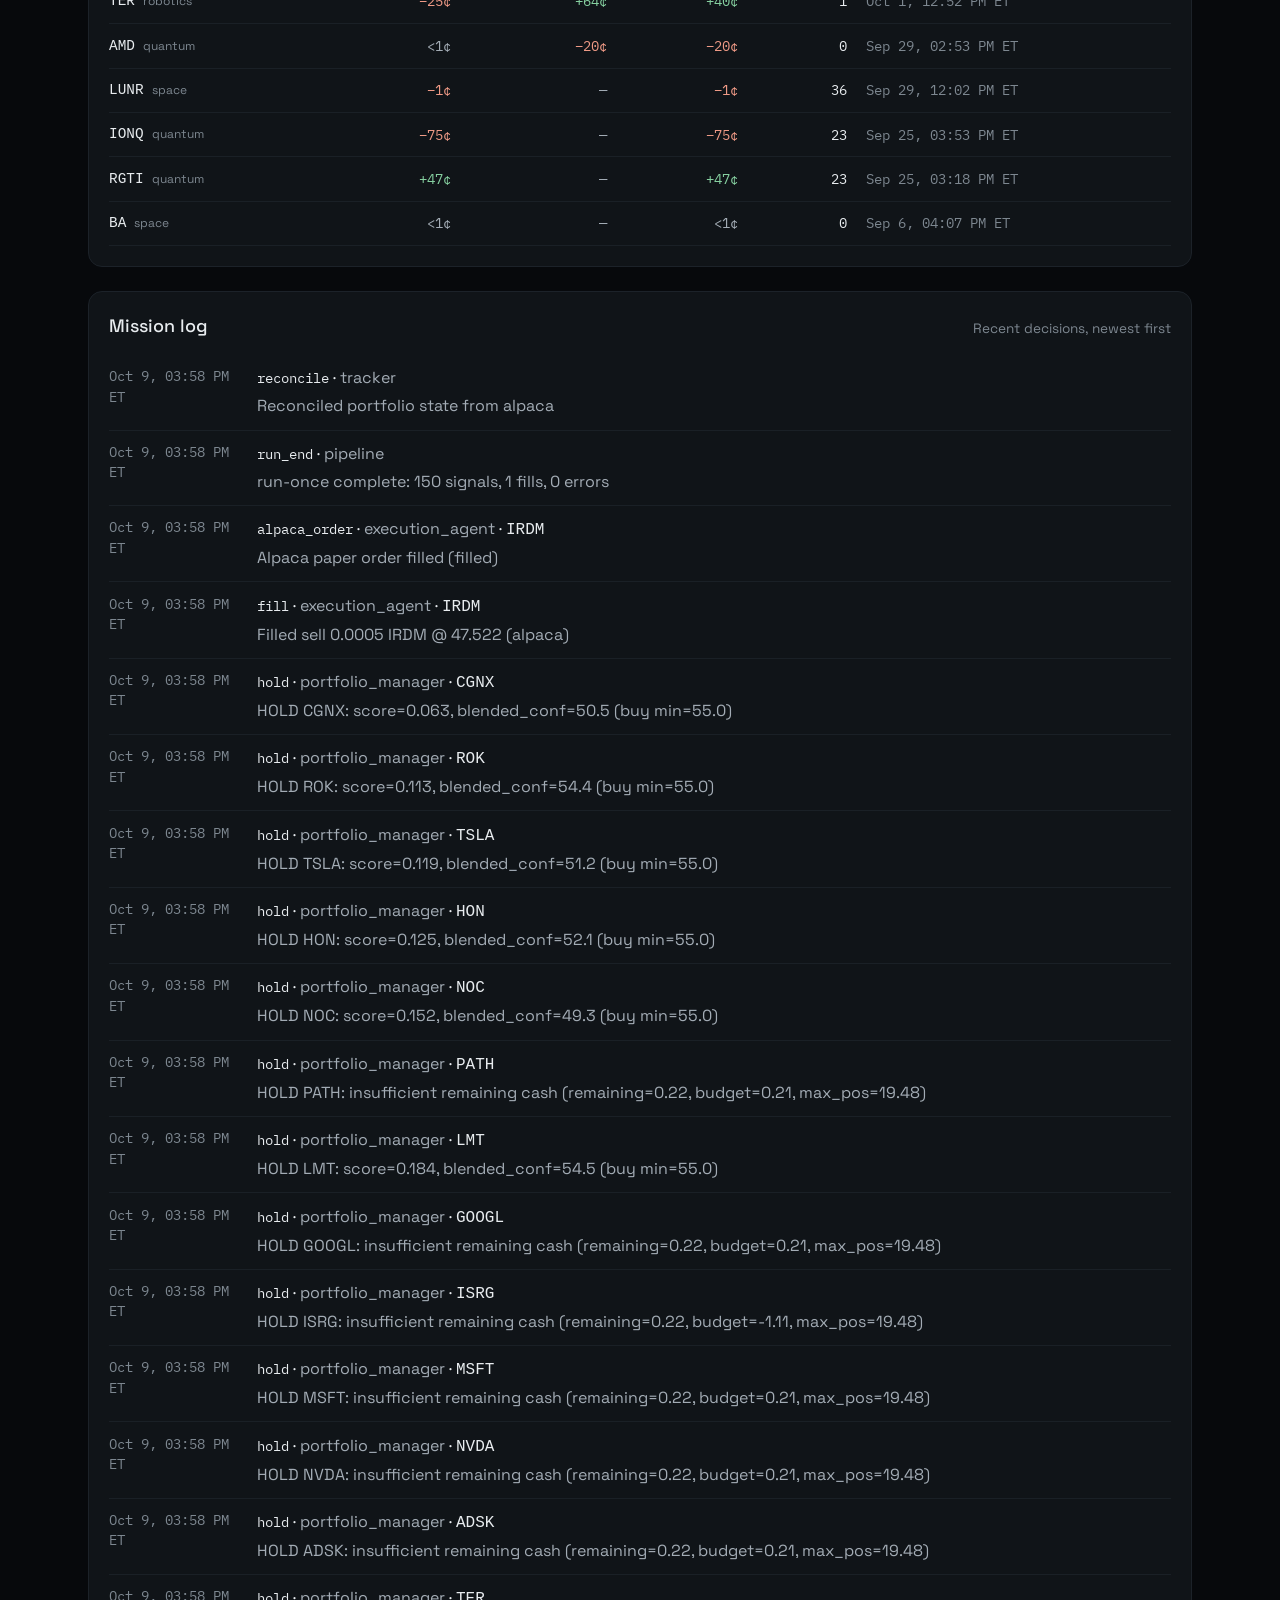
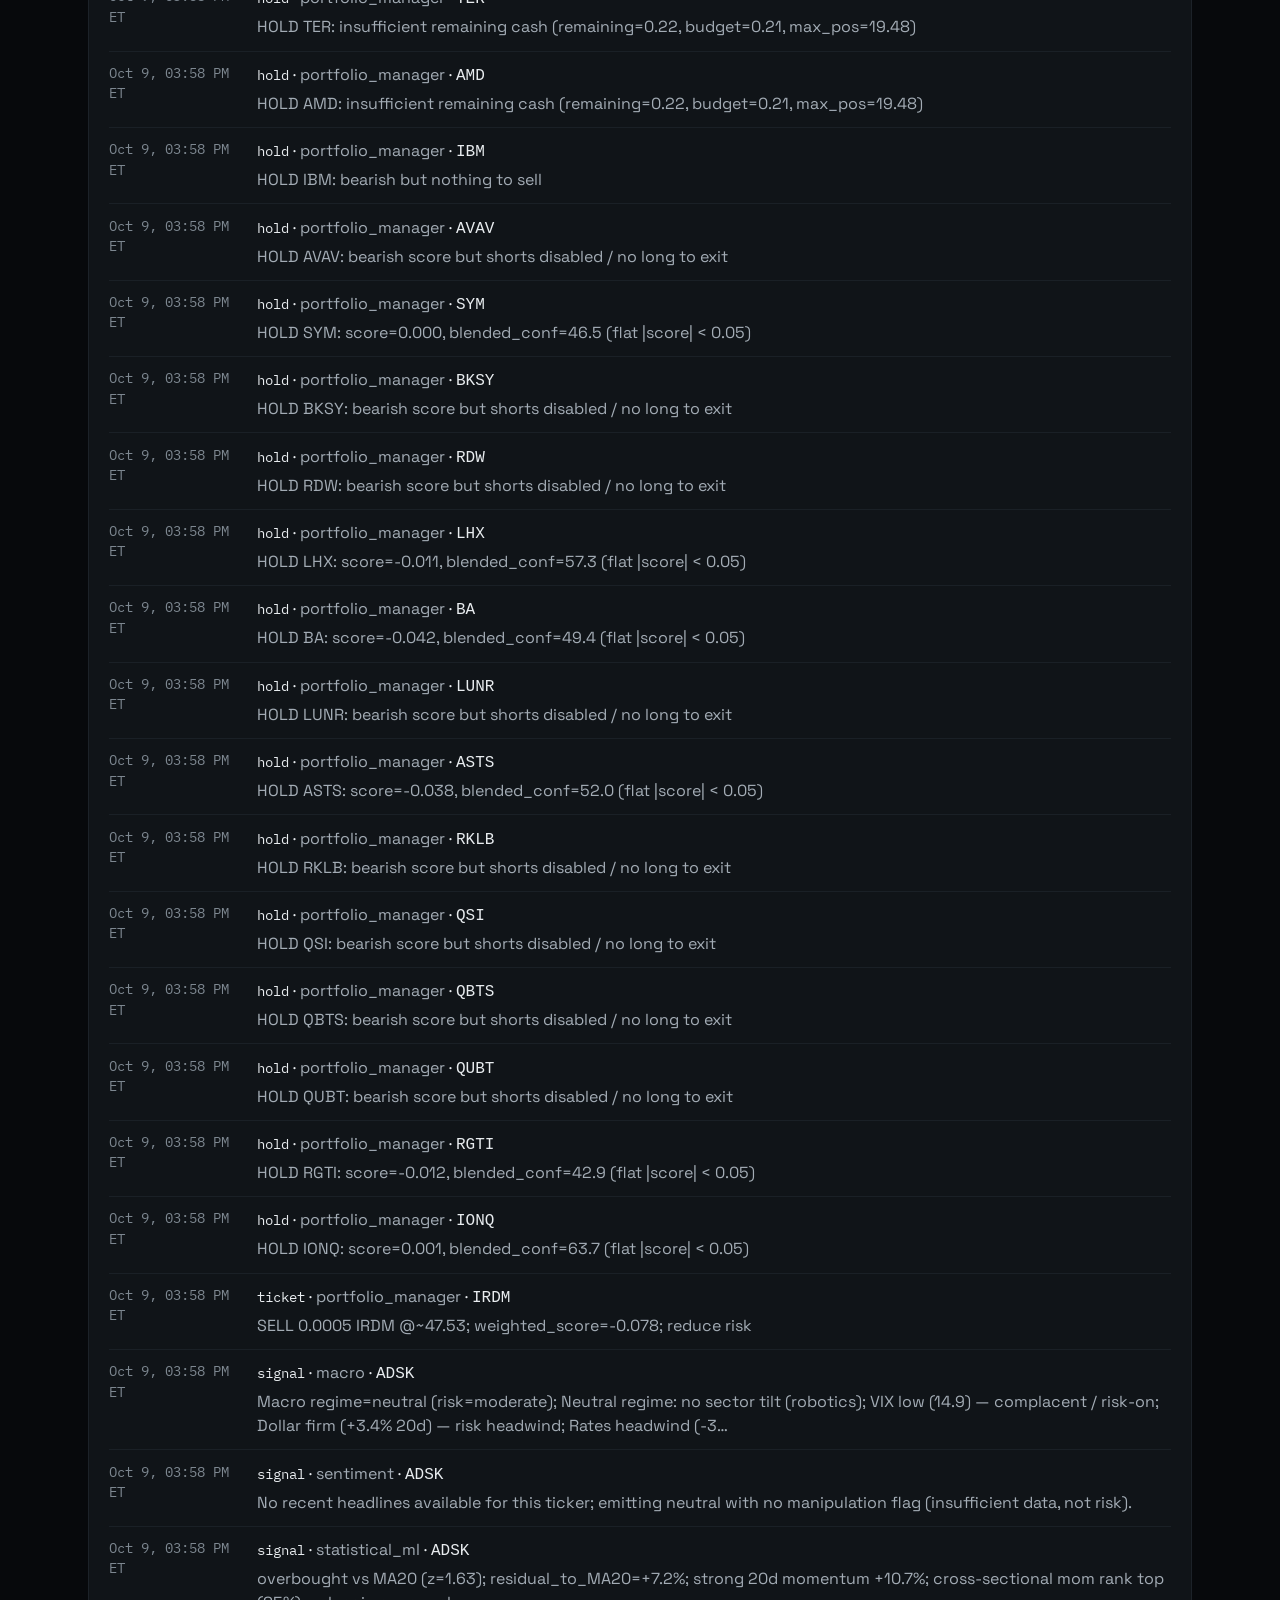
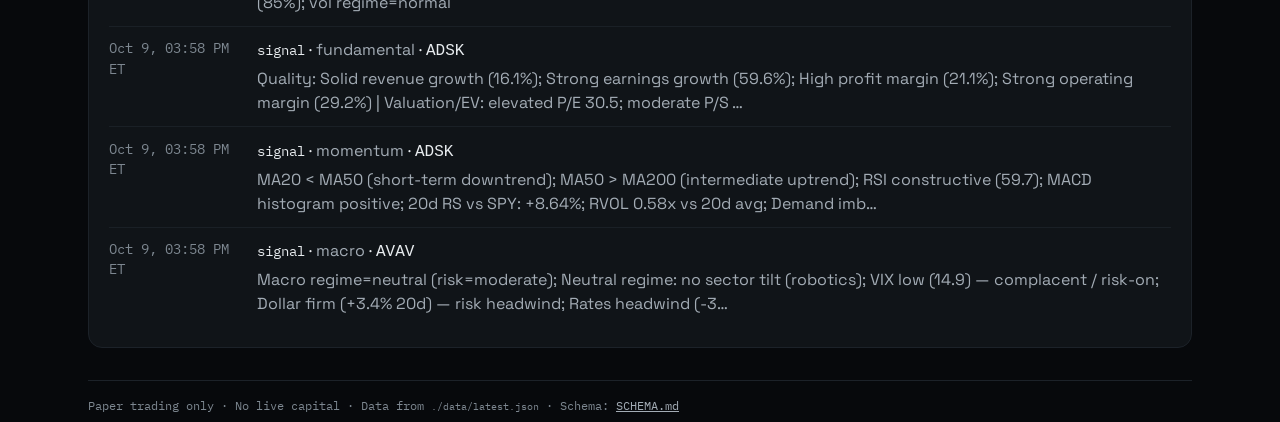
==== commit f767f099: "feat(orbit): redesign the dashboard around "what happened today" Layout - Slim sticky top bar (Today" ====
--- a/docs/index.html
+++ b/docs/index.html
@@ -3,187 +3,186 @@
 <head>
   <meta charset="utf-8" />
   <meta name="viewport" content="width=device-width, initial-scale=1" />
-  <title>Quant Mission Ledger — Paper</title>
+  <title>Mission Ledger — Paper</title>
   <meta name="description" content="Paper-only multi-agent quant tracker for quantum, space, and robotics themes." />
   <link rel="preconnect" href="https://fonts.googleapis.com" />
   <link rel="preconnect" href="https://fonts.gstatic.com" crossorigin />
   <link href="https://fonts.googleapis.com/css2?family=IBM+Plex+Mono:wght@400;500&family=Space+Grotesk:wght@400;500;600&display=swap" rel="stylesheet" />
   <link rel="stylesheet" href="./styles.css" />
 </head>
-<body class="starfield">
-  <div class="circuit-grid" aria-hidden="true"></div>
-
-  <header class="hero" id="top">
-    <img class="hero-art" id="heroArt" src="./art/observatory.jpg" alt="" />
-    <div class="hero-wash"></div>
-    <div class="hero-inner">
-      <div class="hero-brand"><svg class="orbit-mark" width="40" height="40" viewBox="0 0 40 40" aria-hidden="true">
-  <circle cx="20" cy="20" r="18" fill="none" stroke="currentColor" stroke-width="1.2" opacity="0.35"/>
-  <circle cx="20" cy="20" r="11" fill="none" stroke="currentColor" stroke-width="1.2" opacity="0.55"/>
-  <circle cx="20" cy="20" r="3.2" fill="currentColor"/>
-  <ellipse cx="20" cy="20" rx="18" ry="7" fill="none" stroke="currentColor" stroke-width="1" opacity="0.45" transform="rotate(-28 20 20)"/>
-</svg>
-<p class="kicker">Mission ledger · paper only</p></div>
-      <h1>Quantum · Space · Robotics</h1>
-      <p class="subtitle">
-        Multi-agent research book for a $100 paper account. Snapshot, holdings, agent work,
-        and watchlist — exported from Tracker SQLite.
-      </p>
-      <div class="badge-row" id="heroBadges"></div>
+<body>
+  <header class="topbar">
+    <div class="topbar-inner">
+      <a class="brand" href="#today">
+        <svg class="orbit-mark" width="28" height="28" viewBox="0 0 40 40" aria-hidden="true">
+          <circle cx="20" cy="20" r="18" fill="none" stroke="currentColor" stroke-width="1.4" opacity="0.4"/>
+          <circle cx="20" cy="20" r="11" fill="none" stroke="currentColor" stroke-width="1.4" opacity="0.6"/>
+          <circle cx="20" cy="20" r="3.4" fill="currentColor"/>
+          <ellipse cx="20" cy="20" rx="18" ry="7" fill="none" stroke="currentColor" stroke-width="1.2" opacity="0.5" transform="rotate(-28 20 20)"/>
+        </svg>
+        <span class="brand-name">Mission Ledger</span>
+        <span class="pill accent" id="modePill">Paper</span>
+      </a>
+      <nav class="nav" id="nav" aria-label="Sections">
+        <a href="#today">Today</a>
+        <a href="#book">Book</a>
+        <a href="#research">Research</a>
+        <a href="#watch">Watchlist</a>
+        <a href="#log">Log</a>
+      </nav>
+      <div class="freshness" id="exportedAt">Loading…</div>
     </div>
   </header>
 
-  <div class="wrap">
-    <div class="topbar">
-      <nav class="nav" id="nav">
-        <a href="#snapshot">Snapshot</a>
-        <a href="#sectors">Sectors</a>
-        <a href="#holdings">Open</a>
-        <a href="#zones">Zones</a>
-        <a href="#closed">Closed</a>
-        <a href="#lifetime">Lifetime</a>
-        <a href="#agents">Agents</a>
-        <a href="#research">Research</a>
-        <a href="#watch">Watchlist</a>
-        <a href="#mission">Mission log</a>
-      </nav>
-      <div class="meta-line" id="exportedAt">Loading…</div>
-    </div>
-
-    <div class="filters" id="filters" role="group" aria-label="Sector filter"></div>
+  <main class="wrap">
     <div id="loadError" class="error-banner" hidden></div>
 
-    <section id="snapshot">
-      <div class="section-head">
-        <div>
-          <p class="kicker">01 · Snapshot</p>
-          <h2>Current totals</h2>
+    <!-- Today: the answer first -->
+    <section id="today" class="today">
+      <div class="today-copy">
+        <p class="eyebrow" id="equityEyebrow">Equity · paper account</p>
+        <p class="big-number" id="equityBig">—</p>
+        <div class="chip-row" id="equityChips"></div>
+        <p class="summary" id="daySummary"></p>
+        <p class="footnote" id="dayBasis"></p>
+      </div>
+      <figure class="card chart-card">
+        <figcaption class="card-head">
+          <span class="card-title" id="curveTitle">Equity</span>
+          <span class="legend">
+            <span class="legend-item"><span class="swatch-line" aria-hidden="true"></span>Equity</span>
+            <span class="legend-item"><span class="swatch-dash" aria-hidden="true"></span><span id="startLegend">Start</span></span>
+          </span>
+        </figcaption>
+        <div class="curve" id="equityChart"></div>
+      </figure>
+    </section>
+
+    <section class="stat-strip" id="statStrip" aria-label="Account"></section>
+
+    <!-- Book -->
+    <section id="book" class="split">
+      <div class="card grow">
+        <div class="card-head">
+          <h2>Open book</h2>
+          <span class="hint">Sorted by weight · click a ticker for detail</span>
         </div>
-        <p class="hint">Equity, cash, unrealized PnL, daily PnL, and drawdown from the latest Tracker / Alpaca reconcile.</p>
+        <div class="table-scroll" id="holdingsTable"></div>
+        <button type="button" class="btn" id="smallToggle" hidden></button>
       </div>
-      <div class="grid-stats" id="statGrid"></div>
-      <div class="panel chart-wrap">
-        <p class="kicker">Equity curve</p>
-        <div id="equityChart"></div>
-      </div>
-      <div id="sectors">
-        <div class="section-head">
-          <div>
-            <p class="kicker">01b · Sectors</p>
-            <h2>Theme comparison</h2>
-          </div>
-          <p class="hint">Pressure, relative tape (eq-wt 1d/5d/20d), breadth, and book weight per theme. Click a card to filter Zones, watchlist, and agents — click again or All to clear.</p>
+      <div class="card side">
+        <div class="card-head">
+          <h2>Themes</h2>
+          <span class="hint">Click a theme for everything in it</span>
         </div>
-        <div class="sector-board" id="sectorBoard"></div>
+        <div class="theme-split" id="themeSplit" aria-hidden="true"></div>
+        <div id="sectorBoard"></div>
       </div>
     </section>
 
-    <section id="holdings">
-      <div class="section-head">
-        <div>
-          <p class="kicker">02 · Holdings</p>
-          <h2>Open book</h2>
-        </div>
-        <p class="hint">Positions with sector tags. Click a row for marks, fills, and latest research.</p>
+    <section id="exits" class="card">
+      <div class="card-head">
+        <h2>Recent exits</h2>
+        <span class="hint">Today and yesterday (ET), grouped by ticker · full history in Lifetime</span>
       </div>
-      <div class="panel table-scroll" id="holdingsTable"></div>
+      <div id="closedTable"></div>
     </section>
 
-    <section id="zones">
-      <div class="section-head">
+    <!-- Research -->
+    <div class="group-head" id="research">
+      <div>
+        <p class="eyebrow">Research</p>
+        <h2 id="agentsTitle">Today's research</h2>
+        <p class="hint" id="agentsHint"></p>
+      </div>
+      <div class="chip-row" id="filters" role="group" aria-label="Filter research by theme"></div>
+    </div>
+
+    <section id="consensus" class="card">
+      <div class="card-head">
         <div>
-          <p class="kicker">03 · Zones</p>
-          <h2>Buy vs sell pressure</h2>
+          <h2>Agent consensus</h2>
+          <p class="hint">One row per ticker. Color is direction, strength is confidence. Click a cell for that agent's reasoning.</p>
         </div>
-        <p class="hint" id="zonesHint">Universe map of aggregated research pressure. Held = filled markers; watch = open. Click a point for history.</p>
+        <span class="legend">
+          <span class="legend-item"><span class="swatch long" aria-hidden="true"></span>Long</span>
+          <span class="legend-item"><span class="swatch short" aria-hidden="true"></span>Short</span>
+          <span class="legend-item"><span class="swatch neutral" aria-hidden="true"></span>Neutral</span>
+        </span>
       </div>
-      <div class="zones-legend" id="zonesLegend"></div>
-      <div class="panel chart-wrap zones-wrap">
-        <div id="zonesScatter"></div>
-      </div>
+      <div id="consensusNote"></div>
+      <div class="table-scroll" id="consensusGrid"></div>
     </section>
 
-    <section id="closed">
-      <div class="section-head">
+    <section id="watch" class="card">
+      <div class="card-head">
         <div>
-          <p class="kicker">04 · Closed book</p>
-          <h2>Realized exits</h2>
+          <h2>Watchlist</h2>
+          <p class="hint" id="watchHint">Active names not held, closest to a buy first.</p>
         </div>
-        <p class="hint">Today and yesterday (ET) realized exits — entry/P&amp;L when buy cost is known. Full history stays in Lifetime.</p>
       </div>
-      <div class="panel table-scroll" id="closedTable"></div>
+      <div class="table-scroll" id="watchTable"></div>
+      <p class="footnote" id="coldNote"></p>
     </section>
 
-    <section id="lifetime">
-      <div class="section-head">
+    <section id="zones" class="card">
+      <div class="card-head">
         <div>
-          <p class="kicker">04b · Lifetime book</p>
-          <h2>Per-ticker PnL</h2>
+          <h2>Buy vs sell pressure</h2>
+          <p class="hint" id="zonesHint">Every active name by aggregated research pressure. Filled = held, open = watch. Click a point for history.</p>
         </div>
-        <p class="hint">Every name ever bought or sold — lifetime realized, open unrealized, and cumulative realized chart when closed 2+ times. Click a row for detail.</p>
+        <div class="chip-row" id="zonesLegend"></div>
       </div>
-      <div class="panel table-scroll" id="lifetimeTable"></div>
+      <div class="zones-wrap" id="zonesScatter"></div>
     </section>
 
-    <section id="agents">
-      <div class="section-head">
-        <div>
-          <p class="kicker">05 · Agents</p>
-          <h2 id="agentsTitle">Today's research work</h2>
-        </div>
-        <p class="hint" id="agentsHint">Per-agent signals for today (ET) — direction, confidence, truncated reasoning.</p>
+    <section id="signals" class="card">
+      <div class="card-head">
+        <h2>Signals &amp; decisions</h2>
+        <span class="hint">Tickets, holds, fills and auditor flags for the research day</span>
       </div>
-      <div class="agent-grid" id="agentGrid"></div>
+      <div class="mini-stats" id="decisionStats"></div>
+      <div class="table-scroll" id="researchTable"></div>
+      <div class="table-scroll spaced" id="flagsTable"></div>
     </section>
 
-    <section id="research">
-      <div class="section-head">
-        <div>
-          <p class="kicker">06 · Research</p>
-          <h2>Signals &amp; decisions</h2>
-        </div>
-        <p class="hint">Tickets, holds, fills, and auditor flags from today (ET).</p>
+    <!-- Log -->
+    <div class="group-head" id="log">
+      <div>
+        <p class="eyebrow">Log</p>
+        <h2>History</h2>
       </div>
-      <div class="grid-stats" id="decisionStats" style="margin-bottom:1rem"></div>
-      <div class="panel table-scroll" id="researchTable"></div>
-      <div style="height:0.75rem"></div>
-      <div class="panel table-scroll" id="flagsTable"></div>
+    </div>
+
+    <section id="lifetime" class="card">
+      <div class="card-head">
+        <h2>Lifetime P&amp;L by ticker</h2>
+        <span class="hint">Every name ever traded · click a row for its cumulative realized chart and last review</span>
+      </div>
+      <div class="table-scroll" id="lifetimeTable"></div>
     </section>
 
-
-    <section id="watch">
-      <div class="section-head">
-        <div>
-          <p class="kicker">07 · Watchlist</p>
-          <h2>Universe not held</h2>
-        </div>
-        <p class="hint">Tickers outside the open book with the strongest agent signal today (ET).</p>
-      </div>
-      <div class="panel table-scroll" id="watchTable"></div>
-    </section>
-
-    <section id="mission">
-      <div class="section-head">
-        <div>
-          <p class="kicker">08 · Mission log</p>
-          <h2>Timeline</h2>
-        </div>
-        <p class="hint">Recent decisions as a readable mission trail.</p>
+    <section id="mission" class="card">
+      <div class="card-head">
+        <h2>Mission log</h2>
+        <span class="hint">Recent decisions, newest first</span>
       </div>
       <ul class="timeline" id="missionLog"></ul>
     </section>
 
     <footer class="footer">
       Paper trading only · No live capital · Data from <code>./data/latest.json</code>
-      · Schema: <a class="muted" href="./SCHEMA.md">SCHEMA.md</a>
+      · Schema: <a href="./SCHEMA.md">SCHEMA.md</a>
     </footer>
-  </div>
+  </main>
 
-  <div class="dialog-backdrop" id="dialog" role="dialog" aria-modal="true" hidden>
-    <div class="dialog">
-      <button type="button" class="dialog-close" id="dialogClose">CLOSE</button>
+  <div class="drawer-backdrop" id="dialog" hidden>
+    <aside class="drawer" role="dialog" aria-modal="true" aria-labelledby="dialogTitle">
+      <button type="button" class="drawer-close" id="dialogClose" aria-label="Close details">
+        <svg width="16" height="16" viewBox="0 0 24 24" fill="none" stroke="currentColor" stroke-width="2" stroke-linecap="round" aria-hidden="true"><path d="M6 6l12 12M18 6 6 18"/></svg>
+      </button>
       <div id="dialogBody"></div>
-    </div>
+    </aside>
   </div>
 
   <script src="./app.js" defer></script>
--- a/docs/styles.css
+++ b/docs/styles.css
@@ -2,28 +2,32 @@
   --bg: #07090c;
   --surface: #101418;
   --elevated: #171c22;
+  --raised: #1d232a;
+  --line: #1c2229;
+  --line-strong: #262e37;
   --fg: #e8ecef;
-  --muted: #8a939c;
-  --subtle: #5c656e;
+  --fg-soft: #c9d0d6;
+  --muted: #a3acb5;
+  --subtle: #7d8790;
   --accent: #8fb4c4;
-  --border: #232a32;
-  --gain: #8aa58f;
-  --loss: #c48980;
-  --long: #8aa58f;
-  --short: #c48980;
-  --neutral: #8a939c;
-  --radius: 0.75rem;
+  --accent-deep: #5f8597;
+  --accent-dim: #2f3d47;
+  --gain: #86d0a0;
+  --loss: #ef9a86;
+  --warn: #e3c79a;
+  --gain-rgb: 134 208 160;
+  --loss-rgb: 239 154 134;
+  --accent-rgb: 143 180 196;
+  --warn-rgb: 224 180 110;
+  --radius: 14px;
+  --radius-sm: 10px;
   --font-sans: "Space Grotesk", ui-sans-serif, system-ui, sans-serif;
   --font-mono: "IBM Plex Mono", ui-monospace, "SF Mono", Menlo, monospace;
-  --shadow-border: 0 0 0 1px rgb(255 255 255 / 0.08);
 }
 
 *, *::before, *::after { box-sizing: border-box; }
 
-html {
-  -webkit-font-smoothing: antialiased;
-  scroll-behavior: smooth;
-}
+html { -webkit-font-smoothing: antialiased; scroll-behavior: smooth; }
 
 body {
   margin: 0;
@@ -34,709 +38,615 @@
   line-height: 1.5;
 }
 
-.starfield {
-  background-color: var(--bg);
-  background-image:
-    radial-gradient(1px 1px at 12% 18%, rgb(255 255 255 / 0.55), transparent),
-    radial-gradient(1px 1px at 28% 72%, rgb(255 255 255 / 0.35), transparent),
-    radial-gradient(1.5px 1.5px at 44% 24%, rgb(143 180 196 / 0.45), transparent),
-    radial-gradient(1px 1px at 63% 81%, rgb(255 255 255 / 0.4), transparent),
-    radial-gradient(1px 1px at 81% 14%, rgb(255 255 255 / 0.5), transparent),
-    radial-gradient(1.5px 1.5px at 91% 58%, rgb(143 180 196 / 0.35), transparent),
-    radial-gradient(1px 1px at 8% 88%, rgb(255 255 255 / 0.28), transparent),
-    radial-gradient(1px 1px at 52% 46%, rgb(255 255 255 / 0.22), transparent);
-}
-
-.circuit-grid {
-  pointer-events: none;
-  position: fixed;
-  inset: 0;
-  opacity: 0.55;
-  background-image:
-    linear-gradient(rgb(255 255 255 / 0.03) 1px, transparent 1px),
-    linear-gradient(90deg, rgb(255 255 255 / 0.03) 1px, transparent 1px);
-  background-size: 48px 48px;
-  z-index: 0;
-}
-
-.wrap {
-  position: relative;
-  z-index: 1;
+a { color: var(--accent); }
+code { font-family: var(--font-mono); font-size: 0.85em; }
+h2 { margin: 0; font-size: 1.125rem; font-weight: 500; }
+h3 { margin: 0; font-size: 1rem; font-weight: 500; }
+
+:focus-visible { outline: 2px solid var(--accent); outline-offset: 2px; }
+
+/* ---- Top bar ---- */
+.topbar {
+  position: sticky;
+  top: 0;
+  z-index: 20;
+  background: rgb(10 13 17 / 0.92);
+  backdrop-filter: blur(10px);
+  border-bottom: 1px solid var(--line);
+}
+.topbar-inner {
   max-width: 72rem;
   margin: 0 auto;
-  padding: 0 1rem 6rem;
-}
-
-@media (min-width: 640px) {
-  .wrap { padding-left: 1.5rem; padding-right: 1.5rem; }
-}
-
-.hero {
-  position: relative;
-  min-height: 26rem;
+  padding: 0.6rem 1rem;
+  display: flex;
+  flex-wrap: wrap;
+  align-items: center;
+  gap: 0.5rem 1.5rem;
+}
+.brand { display: inline-flex; align-items: center; gap: 0.6rem; text-decoration: none; color: var(--fg); }
+.brand-name { font-weight: 600; font-size: 0.95rem; letter-spacing: -0.01em; }
+.orbit-mark { color: var(--accent); flex-shrink: 0; }
+.nav {
+  display: flex;
+  gap: 0.25rem;
+  flex: 1 1 auto;
+  overflow-x: auto;
+  scrollbar-width: none;
+}
+.nav::-webkit-scrollbar { display: none; }
+.nav a {
+  flex: 0 0 auto;
+  font-size: 0.875rem;
+  color: var(--muted);
+  text-decoration: none;
+  padding: 0.5rem 0.85rem;
+  border-radius: 8px;
+}
+.nav a:hover { color: var(--fg); }
+.nav a.active { color: var(--fg); background: var(--elevated); }
+.freshness {
+  display: inline-flex;
+  align-items: center;
+  gap: 0.5rem;
+  font-family: var(--font-mono);
+  font-size: 0.75rem;
+  color: var(--muted);
+}
+.freshness .dot {
+  width: 8px; height: 8px; border-radius: 999px;
+  background: var(--gain);
+  box-shadow: 0 0 0 3px rgb(var(--gain-rgb) / 0.18);
+}
+.freshness .dot.stale { background: var(--warn); box-shadow: 0 0 0 3px rgb(var(--warn-rgb) / 0.18); }
+.freshness .dot.halt { background: var(--loss); box-shadow: 0 0 0 3px rgb(var(--loss-rgb) / 0.18); }
+
+@media (max-width: 720px) {
+  .topbar-inner { padding: 0.5rem 1rem 0; }
+  .nav { order: 3; flex-basis: 100%; margin: 0 -1rem; padding: 0 1rem; }
+  .nav a { border-radius: 0; border-bottom: 2px solid transparent; }
+  .nav a.active { background: transparent; border-bottom-color: var(--accent); }
+  .freshness { margin-left: auto; }
+}
+
+/* ---- Layout ---- */
+.wrap { max-width: 72rem; margin: 0 auto; padding: 0 1rem 5rem; }
+@media (min-width: 640px) { .wrap { padding-left: 1.5rem; padding-right: 1.5rem; } .topbar-inner { padding-left: 1.5rem; padding-right: 1.5rem; } }
+
+section, .group-head { scroll-margin-top: 5rem; }
+
+.card {
+  background: var(--surface);
+  border: 1px solid var(--line);
+  border-radius: var(--radius);
+  padding: 1.25rem;
+  margin-bottom: 1.5rem;
+  min-width: 0;
+}
+@media (max-width: 640px) { .card { padding: 1rem; } }
+.card-head {
+  display: flex;
+  flex-wrap: wrap;
+  justify-content: space-between;
+  align-items: flex-end;
+  gap: 0.5rem 1rem;
   margin-bottom: 1rem;
-  overflow: hidden;
-  border-radius: 0 0 1.25rem 1.25rem;
-}
-
-.hero-art {
+}
+.card-title { font-size: 0.95rem; font-weight: 500; }
+.hint { margin: 0.25rem 0 0; font-size: 0.85rem; color: var(--muted); }
+.card-head > .hint { margin: 0; color: var(--subtle); }
+.footnote { margin: 0.75rem 0 0; font-size: 0.8rem; color: var(--subtle); }
+.eyebrow {
+  margin: 0;
+  font-family: var(--font-mono);
+  font-size: 0.75rem;
+  letter-spacing: 0.12em;
+  text-transform: uppercase;
+  color: var(--subtle);
+}
+.group-head {
+  display: flex;
+  flex-wrap: wrap;
+  justify-content: space-between;
+  align-items: flex-end;
+  gap: 0.75rem 1rem;
+  margin: 2.5rem 0 1rem;
+}
+.group-head h2 { font-size: 1.375rem; margin-top: 0.15rem; }
+
+.split { display: flex; flex-wrap: wrap; gap: 0 1.25rem; }
+.split > .grow { flex: 999 1 34rem; }
+.split > .side { flex: 1 1 20rem; }
+
+/* ---- Today ---- */
+.today {
+  display: flex;
+  flex-wrap: wrap;
+  gap: 2rem;
+  padding: 2.25rem 0 1.5rem;
+}
+.today-copy { flex: 1 1 22rem; min-width: 0; display: flex; flex-direction: column; gap: 0.75rem; }
+.big-number {
+  margin: 0;
+  font-family: var(--font-mono);
+  font-size: clamp(2.75rem, 7vw, 4rem);
+  font-weight: 500;
+  letter-spacing: -0.03em;
+  line-height: 1;
+}
+.summary { margin: 0.25rem 0 0; font-size: 1.15rem; line-height: 1.55; color: var(--fg-soft); max-width: 34rem; }
+.summary strong { color: var(--fg); font-weight: 500; }
+.chart-card { flex: 1 1 30rem; margin: 0; display: flex; flex-direction: column; gap: 0.5rem; }
+.chart-card .card-head { margin-bottom: 0; align-items: baseline; }
+
+.chip-row { display: flex; flex-wrap: wrap; gap: 0.5rem; }
+.delta {
+  font-family: var(--font-mono);
+  font-size: 0.875rem;
+  padding: 0.3rem 0.65rem;
+  border-radius: 8px;
+  background: var(--elevated);
+  color: var(--muted);
+}
+.delta.gain { background: rgb(var(--gain-rgb) / 0.12); color: var(--gain); }
+.delta.loss { background: rgb(var(--loss-rgb) / 0.12); color: var(--loss); }
+.delta.halt { background: rgb(var(--loss-rgb) / 0.18); color: var(--loss); }
+
+.pill {
+  font-family: var(--font-mono);
+  font-size: 0.7rem;
+  letter-spacing: 0.08em;
+  text-transform: uppercase;
+  padding: 0.2rem 0.5rem;
+  border-radius: 999px;
+  background: var(--elevated);
+  color: var(--muted);
+}
+.pill.accent { color: var(--accent); background: rgb(var(--accent-rgb) / 0.12); }
+.pill.warn { color: var(--warn); background: rgb(var(--warn-rgb) / 0.12); }
+.pill.gain { color: var(--gain); background: rgb(var(--gain-rgb) / 0.12); }
+.pill.loss { color: var(--loss); background: rgb(var(--loss-rgb) / 0.12); }
+
+.legend { display: flex; flex-wrap: wrap; gap: 0.85rem; font-family: var(--font-mono); font-size: 0.75rem; color: var(--muted); }
+.legend-item { display: inline-flex; align-items: center; gap: 0.4rem; }
+.swatch-line { width: 14px; height: 2px; background: var(--accent); }
+.swatch-dash { width: 14px; border-top: 1px dashed var(--subtle); }
+.swatch { width: 12px; height: 12px; border-radius: 3px; }
+.swatch.long { background: rgb(var(--gain-rgb) / 0.45); }
+.swatch.short { background: rgb(var(--loss-rgb) / 0.45); }
+.swatch.neutral { background: var(--raised); border: 1px solid #2a323b; }
+
+/* Equity curve */
+.curve { position: relative; display: flex; gap: 0.6rem; }
+.curve-axis {
+  display: flex; flex-direction: column; justify-content: space-between;
+  font-family: var(--font-mono); font-size: 0.7rem; color: var(--subtle);
+  text-align: right; width: 2.75rem; padding-bottom: 1.4rem;
+}
+.curve-plot { position: relative; flex: 1 1 auto; min-width: 0; }
+.curve-plot svg { width: 100%; height: 13rem; display: block; overflow: visible; }
+.curve-x { display: flex; justify-content: space-between; font-family: var(--font-mono); font-size: 0.7rem; color: var(--subtle); margin-top: 0.35rem; }
+.curve-hit { position: absolute; inset: 0 0 1.4rem 0; display: flex; }
+.curve-hit button { flex: 1 1 0; border: 0; padding: 0; background: transparent; cursor: crosshair; }
+.curve-hit button:focus-visible { outline-offset: -2px; }
+.curve-tip {
   position: absolute;
-  inset: 0;
+  top: 0.25rem;
+  pointer-events: none;
+  background: var(--elevated);
+  border: 1px solid var(--line-strong);
+  border-radius: var(--radius-sm);
+  padding: 0.5rem 0.65rem;
+  font-family: var(--font-mono);
+  font-size: 0.75rem;
+  display: flex; flex-direction: column; gap: 0.1rem;
+  white-space: nowrap;
+  transform: translateX(-50%);
+}
+.curve-tip .v { font-size: 1rem; color: var(--fg); }
+
+/* Stat strip */
+.stat-strip {
+  display: grid;
+  grid-template-columns: repeat(4, minmax(0, 1fr));
+  gap: 0.75rem;
+  margin-bottom: 2rem;
+}
+@media (max-width: 760px) { .stat-strip { grid-template-columns: repeat(2, minmax(0, 1fr)); } }
+.tile {
+  background: var(--surface);
+  border: 1px solid var(--line);
+  border-radius: 12px;
+  padding: 0.9rem 1rem;
+  display: flex; flex-direction: column; gap: 0.2rem;
+  min-width: 0;
+}
+.tile .k { font-size: 0.8rem; color: var(--muted); }
+.tile .v { font-family: var(--font-mono); font-size: 1.4rem; }
+.tile .s { font-size: 0.8rem; color: var(--subtle); }
+@media (max-width: 480px) { .tile .v { font-size: 1.15rem; } }
+
+/* ---- Tables ---- */
+.table-scroll { overflow-x: auto; }
+.table-scroll.spaced { margin-top: 1rem; }
+table { width: 100%; border-collapse: collapse; min-width: 32rem; font-size: 0.9rem; }
+th {
+  text-align: left;
+  font-weight: 500;
+  font-size: 0.75rem;
+  color: var(--subtle);
+  padding: 0 0.6rem 0.6rem;
+  border-bottom: 1px solid var(--line-strong);
+}
+td {
+  padding: 0.65rem 0.6rem;
+  border-bottom: 1px solid #1a2026;
+  font-variant-numeric: tabular-nums;
+  vertical-align: middle;
+}
+th:first-child, td:first-child { padding-left: 0; }
+th:last-child, td:last-child { padding-right: 0; }
+th.num, td.num { text-align: right; }
+tr.clickable { cursor: pointer; }
+tr.clickable:hover td { background: var(--elevated); }
+tr.clickable:focus { outline: none; }
+tr.clickable:focus-visible td { background: var(--elevated); box-shadow: inset 0 2px 0 var(--accent), inset 0 -2px 0 var(--accent); }
+tr.day-group td {
+  font-family: var(--font-mono);
+  font-size: 0.7rem;
+  letter-spacing: 0.05em;
+  text-transform: uppercase;
+  color: var(--subtle);
+  padding-top: 0.9rem;
+}
+.tick { font-family: var(--font-mono); font-weight: 500; }
+.tick-sub { margin-left: 0.5rem; font-size: 0.75rem; color: var(--subtle); }
+.chev { color: var(--subtle); margin-left: 0.35rem; }
+
+.wbar { display: flex; align-items: center; gap: 0.6rem; min-width: 9rem; }
+.wbar .track { position: relative; flex: 1 1 auto; height: 8px; border-radius: 999px; background: #1a2026; }
+.wbar .fill { height: 100%; border-radius: 999px; background: var(--accent); }
+.wbar .fill.buy { background: var(--gain); }
+.wbar .mark { position: absolute; top: -4px; bottom: -4px; width: 2px; border-radius: 1px; background: var(--muted); }
+.wbar .num { font-family: var(--font-mono); font-size: 0.82rem; color: var(--fg-soft); width: 3rem; text-align: right; }
+
+.btn {
+  margin-top: 0.75rem;
+  min-height: 44px;
+  padding: 0 0.9rem;
+  border-radius: var(--radius-sm);
+  border: 1px solid var(--line-strong);
+  background: var(--elevated);
+  color: var(--fg-soft);
+  font: inherit;
+  font-size: 0.875rem;
+  cursor: pointer;
+}
+.btn:hover { border-color: #3a4652; }
+
+.filter-chip {
+  min-height: 36px;
+  padding: 0 0.9rem;
+  border-radius: 999px;
+  border: 1px solid var(--line-strong);
+  background: var(--elevated);
+  color: var(--fg-soft);
+  font: inherit;
+  font-size: 0.82rem;
+  cursor: pointer;
+  text-transform: capitalize;
+}
+.filter-chip[aria-pressed="true"] { background: var(--accent); border-color: var(--accent); color: var(--bg); }
+
+/* ---- Themes card ---- */
+.theme-split { display: flex; height: 12px; border-radius: 999px; overflow: hidden; gap: 2px; margin-bottom: 0.5rem; background: #1a2026; }
+.theme-split span { display: block; height: 100%; }
+.theme-row {
+  display: flex; flex-direction: column; gap: 0.35rem;
+  width: calc(100% + 1.2rem);
+  margin: 0 -0.6rem;
+  padding: 0.85rem 0.6rem;
+  border: 0;
+  border-top: 1px solid #1a2026;
+  border-radius: 8px;
+  background: transparent;
+  color: inherit;
+  font: inherit;
+  text-align: left;
+  cursor: pointer;
+}
+.theme-row:hover { background: var(--elevated); }
+.theme-row .top { display: flex; justify-content: space-between; align-items: baseline; gap: 0.5rem; }
+.theme-row .name { display: inline-flex; align-items: center; gap: 0.5rem; font-size: 1rem; font-weight: 500; text-transform: capitalize; }
+.theme-row .sw { width: 10px; height: 10px; border-radius: 3px; }
+.theme-row .w { font-family: var(--font-mono); }
+.theme-row .tape { display: flex; flex-wrap: wrap; gap: 0.85rem; font-family: var(--font-mono); font-size: 0.82rem; }
+.theme-row .note { font-size: 0.82rem; color: var(--muted); }
+
+/* ---- Exits ---- */
+.exit-list { display: flex; flex-direction: column; gap: 0.5rem; }
+.exit-row {
+  display: flex; flex-wrap: wrap; align-items: center; gap: 0.5rem 1.25rem;
+  padding: 0.85rem 1rem;
+  border-radius: var(--radius-sm);
+  background: var(--elevated);
+  border: 1px solid var(--line-strong);
+  color: inherit; font: inherit; text-align: left; cursor: pointer;
   width: 100%;
-  height: 100%;
-  object-fit: cover;
-  opacity: 0.48;
-}
-
-.hero-wash {
-  position: absolute;
-  inset: 0;
-  background: linear-gradient(
-    to bottom,
-    rgb(7 9 12 / 0.25),
-    rgb(7 9 12 / 0.55) 55%,
-    var(--bg)
-  );
-}
-
-.hero-inner {
-  position: relative;
-  z-index: 1;
-  max-width: 72rem;
-  margin: 0 auto;
-  padding: 2.5rem 1rem 1.5rem;
-}
-
-@media (min-width: 640px) {
-  .hero { min-height: 30rem; }
-  .hero-inner { padding-left: 1.5rem; padding-right: 1.5rem; }
-}
-
+}
+.exit-row:hover { border-color: #3a4652; }
+.exit-row .tick { width: 4.5rem; }
+.exit-row .why { flex: 1 1 16rem; font-size: 0.875rem; color: var(--muted); }
+.exit-row .amt { font-family: var(--font-mono); font-size: 0.875rem; }
+.exit-day { margin: 0.75rem 0 0.35rem; font-family: var(--font-mono); font-size: 0.7rem; letter-spacing: 0.05em; text-transform: uppercase; color: var(--subtle); }
+.exit-day:first-child { margin-top: 0; }
+
+/* ---- Consensus grid ---- */
+.note-warn {
+  display: flex; gap: 0.75rem; align-items: flex-start;
+  background: rgb(var(--warn-rgb) / 0.08);
+  border: 1px solid rgb(var(--warn-rgb) / 0.28);
+  border-radius: var(--radius-sm);
+  padding: 0.75rem 0.9rem;
+  margin-bottom: 1rem;
+  font-size: 0.875rem;
+  color: var(--warn);
+}
+.note-warn svg { flex: 0 0 auto; margin-top: 2px; }
+.cgrid {
+  min-width: 46rem;
+  display: grid;
+  grid-template-columns: 7.5rem repeat(5, minmax(0, 1fr)) 6.5rem;
+  gap: 4px;
+  font-family: var(--font-mono);
+  font-size: 0.82rem;
+}
+.cgrid .colhead { color: var(--muted); font-size: 0.75rem; padding: 0 0 0.35rem 0.25rem; font-family: var(--font-sans); }
+.cgrid .rowhead {
+  display: flex; align-items: center; gap: 0.5rem;
+  padding: 0 0.25rem; border: 0; background: transparent; color: inherit; font: inherit; text-align: left; cursor: pointer;
+}
+.cgrid .rowhead:hover .tick { text-decoration: underline; text-underline-offset: 3px; }
+.cgrid .rowhead .tag { font-size: 0.7rem; color: var(--subtle); }
+.cgrid .rowhead .tag.held { color: var(--accent); }
+.cgrid .cell {
+  height: 36px;
+  border: 1px solid transparent;
+  border-radius: 6px;
+  font: inherit;
+  text-align: left;
+  padding: 0 0.6rem;
+  cursor: pointer;
+  color: var(--fg);
+}
+.cgrid .cell.neutral { background: var(--raised); border-color: #2a323b; color: var(--muted); }
+.cgrid .cell.none { background: transparent; border-color: #1a2026; color: var(--subtle); cursor: default; }
+.cgrid .cell:not(.none):hover { outline: 1px solid var(--accent); outline-offset: -1px; }
+.cgrid .votes { display: flex; align-items: center; padding: 0 0.35rem; }
+.cgrid .gap { grid-column: 1 / -1; height: 0.6rem; }
+
+/* Vote dots (watchlist, theme drawer) */
+.dots { display: inline-flex; gap: 3px; }
+.dots span { width: 14px; height: 14px; border-radius: 4px; background: var(--raised); border: 1px solid #2f3841; }
+
+/* ---- Zones ---- */
+.zones-wrap svg { width: 100%; height: min(28rem, 75vw); display: block; }
+.zones-scatter-point { cursor: pointer; }
+.zones-scatter-point:hover circle,
+.zones-scatter-point:focus circle { stroke: var(--fg); stroke-width: 2; }
+.zones-scatter-point:focus { outline: none; }
+.zones-label { font-family: var(--font-mono); font-size: 10px; fill: var(--muted); }
+.zones-quad-label { font-family: var(--font-mono); font-size: 10px; letter-spacing: 0.1em; text-transform: uppercase; fill: var(--subtle); }
+
+/* ---- Research ---- */
+.mini-stats { display: grid; grid-template-columns: repeat(4, minmax(0, 1fr)); gap: 0.5rem; margin-bottom: 1rem; }
+@media (max-width: 560px) { .mini-stats { grid-template-columns: repeat(2, minmax(0, 1fr)); } }
+
+/* ---- Mission log ---- */
+.timeline { list-style: none; margin: 0; padding: 0; display: flex; flex-direction: column; }
+.timeline li {
+  display: grid;
+  grid-template-columns: 8.5rem 1fr;
+  gap: 0.75rem;
+  padding: 0.7rem 0;
+  border-top: 1px solid #1a2026;
+}
+.timeline li:first-child { border-top: 0; }
+@media (max-width: 560px) { .timeline li { grid-template-columns: 1fr; gap: 0.2rem; } }
+
+.footer {
+  margin-top: 2rem;
+  padding-top: 1rem;
+  border-top: 1px solid var(--line);
+  font-family: var(--font-mono);
+  font-size: 0.75rem;
+  color: var(--subtle);
+}
+.footer a { color: var(--muted); }
+
+.error-banner {
+  margin: 1rem 0;
+  padding: 0.85rem 1rem;
+  border-radius: var(--radius-sm);
+  background: rgb(var(--loss-rgb) / 0.12);
+  color: var(--loss);
+  font-size: 0.9rem;
+}
+
+/* ---- Shared bits used by detail views ---- */
+.mono { font-family: var(--font-mono); font-size: 0.85rem; }
+.muted { color: var(--muted); }
+.subtle { color: var(--subtle); }
+.gain { color: var(--gain); }
+.loss { color: var(--loss); }
 .kicker {
   font-family: var(--font-mono);
-  font-size: 0.7rem;
-  letter-spacing: 0.28em;
+  font-size: 0.72rem;
+  letter-spacing: 0.12em;
   text-transform: uppercase;
   color: var(--subtle);
   margin: 0;
 }
-
-h1 {
-  margin: 0.4rem 0 0;
-  font-size: clamp(1.6rem, 4vw, 2.2rem);
-  font-weight: 500;
-  letter-spacing: -0.02em;
-}
-
-.subtitle {
-  margin: 0.5rem 0 0;
-  max-width: 36rem;
-  color: var(--muted);
-  font-size: 0.95rem;
-}
-
-.badge-row {
-  display: flex;
-  flex-wrap: wrap;
-  gap: 0.5rem;
-  margin-top: 1rem;
-}
-
+.empty {
+  padding: 1.75rem 1rem;
+  text-align: center;
+  color: var(--muted);
+  background: rgb(23 28 34 / 0.55);
+  border-radius: var(--radius-sm);
+}
+.grid-stats { display: grid; grid-template-columns: repeat(2, minmax(0, 1fr)); gap: 0.5rem; }
+.stat {
+  background: var(--elevated);
+  border: 1px solid #222a32;
+  border-radius: var(--radius-sm);
+  padding: 0.6rem 0.75rem;
+  min-width: 0;
+}
+.stat .label { margin: 0; font-size: 0.75rem; color: var(--muted); }
+.stat .value { margin: 0.1rem 0 0; font-family: var(--font-mono); font-size: 1rem; font-variant-numeric: tabular-nums; overflow-wrap: anywhere; }
+.badge-row { display: flex; flex-wrap: wrap; gap: 0.4rem; }
 .chip {
-  display: inline-flex;
-  align-items: center;
-  gap: 0.4rem;
+  display: inline-flex; align-items: center; gap: 0.35rem;
+  font-family: var(--font-mono);
+  font-size: 0.7rem;
+  letter-spacing: 0.04em;
+  padding: 0.25rem 0.6rem;
+  border-radius: 999px;
+  background: var(--elevated);
+  color: var(--muted);
+  border: 1px solid var(--line-strong);
+}
+.dir {
+  display: inline-block;
   font-family: var(--font-mono);
   font-size: 0.7rem;
   letter-spacing: 0.06em;
   text-transform: uppercase;
-  padding: 0.3rem 0.65rem;
-  border-radius: 999px;
-  background: var(--elevated);
-  color: var(--muted);
-  box-shadow: var(--shadow-border);
-}
-
-.chip.active, .chip.paper {
-  color: var(--accent);
-}
-
-.chip.halt {
-  color: var(--loss);
-}
-
-.chip.sector {
-  cursor: pointer;
-  border: none;
-  background: var(--elevated);
-}
-
-.chip.sector[aria-pressed="true"] {
-  color: var(--bg);
-  background: var(--accent);
-}
-
-.topbar {
-  display: flex;
-  flex-wrap: wrap;
-  gap: 0.75rem;
-  align-items: center;
-  justify-content: space-between;
-  margin: 0.5rem 0 1.25rem;
-  padding: 0.75rem 1rem;
-  border-radius: var(--radius);
-  background: var(--surface);
-  box-shadow: var(--shadow-border);
-}
-
-.nav {
-  display: flex;
-  flex-wrap: wrap;
-  gap: 0.35rem;
-}
-
-.nav a {
-  font-family: var(--font-mono);
-  font-size: 0.72rem;
-  letter-spacing: 0.08em;
-  text-transform: uppercase;
-  text-decoration: none;
-  color: var(--muted);
-  padding: 0.4rem 0.65rem;
-  border-radius: 0.5rem;
-}
-
-.nav a:hover, .nav a.active {
-  color: var(--fg);
-  background: var(--elevated);
-}
-
-.meta-line {
-  font-family: var(--font-mono);
-  font-size: 0.7rem;
-  color: var(--subtle);
-}
-
-.filters {
-  display: flex;
-  flex-wrap: wrap;
-  gap: 0.4rem;
-  margin-bottom: 1.5rem;
-}
-
-section {
-  scroll-margin-top: 1.25rem;
-  margin-bottom: 2.75rem;
-}
-
-.section-head {
-  display: flex;
-  flex-direction: column;
-  gap: 0.25rem;
-  margin-bottom: 1rem;
-}
-
-@media (min-width: 640px) {
-  .section-head {
-    flex-direction: row;
-    align-items: flex-end;
-    justify-content: space-between;
-  }
-}
-
-.section-head h2 {
-  margin: 0.2rem 0 0;
-  font-size: 1.25rem;
-  font-weight: 500;
-}
-
-.section-head .hint {
-  margin: 0;
-  max-width: 22rem;
-  font-size: 0.85rem;
-  color: var(--muted);
-}
-
-.grid-stats {
-  display: grid;
-  grid-template-columns: repeat(2, minmax(0, 1fr));
-  gap: 0.75rem;
-}
-
-@media (min-width: 768px) {
-  .grid-stats { grid-template-columns: repeat(4, minmax(0, 1fr)); }
-}
-
-.stat {
-  background: var(--surface);
-  border-radius: var(--radius);
-  padding: 1rem;
-  box-shadow: var(--shadow-border);
-}
-
-.stat .label {
-  font-family: var(--font-mono);
-  font-size: 0.65rem;
-  letter-spacing: 0.14em;
-  text-transform: uppercase;
-  color: var(--subtle);
-  margin: 0;
-}
-
-.stat .value {
-  margin: 0.35rem 0 0;
-  font-family: var(--font-mono);
-  font-size: 1.25rem;
-  font-variant-numeric: tabular-nums;
-}
-
-.gain { color: var(--gain); }
-.loss { color: var(--loss); }
-
-.panel {
-  background: var(--surface);
-  border-radius: var(--radius);
-  padding: 1rem;
-  box-shadow: var(--shadow-border);
-}
-
-@media (min-width: 640px) {
-  .panel { padding: 1.25rem; }
-}
-
-.chart-wrap { margin-top: 1rem; }
-.chart-wrap svg { width: 100%; height: 14rem; display: block; }
-
-.table-scroll { overflow-x: auto; }
-
-table {
-  width: 100%;
-  border-collapse: collapse;
-  min-width: 32rem;
-  font-size: 0.9rem;
-}
-
-th {
-  text-align: left;
-  font-family: var(--font-mono);
-  font-size: 0.65rem;
-  letter-spacing: 0.12em;
-  text-transform: uppercase;
-  color: var(--subtle);
-  padding: 0.55rem 0.65rem;
-  border-bottom: 1px solid var(--border);
-}
-
-td {
-  padding: 0.7rem 0.65rem;
-  border-bottom: 1px solid rgb(35 42 50 / 0.7);
-  font-variant-numeric: tabular-nums;
-}
-
-tr { cursor: default; }
-tr.clickable { cursor: pointer; }
-tr.clickable:hover td { background: var(--elevated); }
-
-.mono { font-family: var(--font-mono); font-size: 0.85rem; }
-.muted { color: var(--muted); }
-.subtle { color: var(--subtle); }
-
-.dir {
-  display: inline-block;
-  font-family: var(--font-mono);
-  font-size: 0.65rem;
-  letter-spacing: 0.08em;
-  text-transform: uppercase;
-  padding: 0.15rem 0.45rem;
-  border-radius: 0.35rem;
-  background: var(--elevated);
-}
-.dir.long { color: var(--long); }
-.dir.short { color: var(--short); }
-.dir.neutral { color: var(--neutral); }
-
-.agent-grid {
-  display: grid;
-  gap: 0.85rem;
-  grid-template-columns: 1fr;
-}
-
-@media (min-width: 720px) {
-  .agent-grid { grid-template-columns: repeat(2, minmax(0, 1fr)); }
-}
-
-@media (min-width: 1024px) {
-  .agent-grid { grid-template-columns: repeat(3, minmax(0, 1fr)); }
-}
-
-.agent-card {
-  background: var(--surface);
-  border-radius: var(--radius);
-  padding: 1rem;
-  box-shadow: var(--shadow-border);
-  display: flex;
-  flex-direction: column;
-  gap: 0.75rem;
-  min-height: 12rem;
-}
-
-.agent-card header {
-  display: flex;
-  justify-content: space-between;
-  align-items: flex-start;
-  gap: 0.5rem;
-}
-
-.agent-card h3 {
-  margin: 0;
-  font-size: 1rem;
-  font-weight: 500;
-  text-transform: capitalize;
-}
-
-.counts {
-  font-family: var(--font-mono);
-  font-size: 0.65rem;
-  color: var(--subtle);
-  letter-spacing: 0.04em;
-}
-
-.signal-list {
-  list-style: none;
-  margin: 0;
-  padding: 0;
-  display: flex;
-  flex-direction: column;
-  gap: 0.5rem;
-  max-height: 18rem;
-  overflow: auto;
-}
-
-.signal-item {
-  text-align: left;
-  width: 100%;
-  border: none;
-  background: var(--elevated);
-  color: inherit;
-  border-radius: 0.55rem;
-  padding: 0.65rem 0.75rem;
-  cursor: pointer;
-  box-shadow: 0 0 0 1px rgb(255 255 255 / 0.04);
-}
-
-.signal-item:hover {
-  box-shadow: 0 0 0 1px rgb(143 180 196 / 0.35);
-}
-
-.signal-top {
-  display: flex;
-  justify-content: space-between;
-  align-items: center;
-  gap: 0.5rem;
-}
-
-.signal-reason {
-  margin: 0.35rem 0 0;
-  font-size: 0.78rem;
-  color: var(--muted);
-  display: -webkit-box;
-  -webkit-line-clamp: 2;
-  -webkit-box-orient: vertical;
-  overflow: hidden;
-}
-
-.timeline {
-  list-style: none;
-  margin: 0;
-  padding: 0;
-  display: flex;
-  flex-direction: column;
-  gap: 0.65rem;
-}
-
-.timeline li {
-  display: grid;
-  grid-template-columns: 7.5rem 1fr;
-  gap: 0.75rem;
-  padding: 0.75rem;
-  background: var(--surface);
-  border-radius: var(--radius);
-  box-shadow: var(--shadow-border);
-}
-
-@media (max-width: 560px) {
-  .timeline li { grid-template-columns: 1fr; }
-}
-
-
-tr.day-group td {
-  font-family: var(--font-mono);
-  font-size: 0.68rem;
-  letter-spacing: 0.05em;
-  text-transform: uppercase;
-  color: var(--subtle);
-  background: rgb(23 28 34 / 0.9);
-  padding-top: 0.85rem;
-  padding-bottom: 0.4rem;
-  border-bottom: 1px solid var(--border);
-}
-
-.empty {
-  padding: 2rem 1rem;
-  text-align: center;
-  color: var(--muted);
-  background: rgb(23 28 34 / 0.55);
-  border-radius: var(--radius);
-}
-
-.dialog-backdrop {
-  position: fixed;
-  inset: 0;
-  background: rgb(0 0 0 / 0.55);
-  z-index: 40;
-  display: none;
-  align-items: center;
-  justify-content: center;
-  padding: 1rem;
-}
-
-.dialog-backdrop.open { display: flex; }
-
-.dialog {
-  width: min(40rem, calc(100vw - 1.5rem));
-  max-height: min(40rem, calc(100dvh - 2rem));
-  overflow: auto;
-  background: var(--elevated);
-  border-radius: 1rem;
-  padding: 1.25rem;
-  box-shadow: var(--shadow-border), 0 20px 60px rgb(0 0 0 / 0.45);
-}
-
-.dialog h3 { margin: 0 0 0.35rem; }
-.dialog pre {
-  white-space: pre-wrap;
-  word-break: break-word;
-  font-family: var(--font-mono);
-  font-size: 0.75rem;
-  color: var(--muted);
-  background: var(--bg);
-  padding: 0.75rem;
-  border-radius: 0.5rem;
-}
-
-.dialog-close {
-  float: right;
-  border: none;
-  background: transparent;
-  color: var(--muted);
-  font-family: var(--font-mono);
-  cursor: pointer;
-}
-
-.error-banner {
-  margin: 1rem 0;
-  padding: 0.85rem 1rem;
-  border-radius: var(--radius);
-  background: rgb(196 137 128 / 0.15);
-  color: var(--loss);
-  font-size: 0.9rem;
-}
-
-.footer {
-  margin-top: 2rem;
-  padding-top: 1rem;
-  border-top: 1px solid var(--border);
-  font-family: var(--font-mono);
-  font-size: 0.7rem;
-  color: var(--subtle);
-}
-
-.hero-brand { display:flex; align-items:center; gap:0.75rem; margin-bottom:0.35rem; }
-.orbit-mark { color: var(--accent); flex-shrink:0; filter: drop-shadow(0 0 12px rgb(143 180 196 / 0.35)); }
-.hero { min-height: 26rem; }
-@media (min-width: 640px) { .hero { min-height: 30rem; } }
-.hero-art { opacity: 0.5; }
-.topbar { backdrop-filter: blur(10px); background: rgb(16 20 24 / 0.82); position: sticky; top: 0.5rem; z-index: 20; }
-
-tr.clickable:focus-visible td {
-  outline: 2px solid var(--accent);
-  outline-offset: -2px;
-  background: var(--elevated);
-}
-tr.clickable:focus {
-  outline: none;
-}
-
-
-/* ---- Orbit Zones ---- */
-.zones-wrap { position: relative; }
-.zones-wrap svg { width: 100%; height: min(28rem, 70vw); display: block; }
-.zones-legend {
-  display: flex;
-  flex-wrap: wrap;
-  gap: 0.5rem;
-  margin-bottom: 0.75rem;
-  font-family: var(--font-mono);
-  font-size: 0.68rem;
-  color: var(--muted);
-}
-.zones-legend .chip { cursor: default; }
+  padding: 0.12rem 0.45rem;
+  border-radius: 5px;
+  background: var(--raised);
+}
+.dir.long { color: var(--gain); }
+.dir.short { color: var(--loss); }
+.dir.neutral { color: var(--muted); }
 .zone-badge {
   display: inline-block;
   font-family: var(--font-mono);
-  font-size: 0.65rem;
-  letter-spacing: 0.08em;
+  font-size: 0.7rem;
+  letter-spacing: 0.06em;
   text-transform: uppercase;
   padding: 0.2rem 0.55rem;
   border-radius: 999px;
-  background: var(--elevated);
-  box-shadow: var(--shadow-border);
+  background: var(--raised);
+  color: var(--muted);
 }
 .zone-badge.buy_zone { color: var(--gain); }
 .zone-badge.sell_zone { color: var(--loss); }
-.zone-badge.conflicted { color: #c4b08f; }
+.zone-badge.conflicted { color: var(--warn); }
 .zone-badge.quiet { color: var(--subtle); }
-.zones-scatter-point { cursor: pointer; }
-.zones-scatter-point:hover circle,
-.zones-scatter-point:focus circle { stroke: var(--fg); stroke-width: 1.5; }
-.zones-scatter-point:focus { outline: none; }
 .zone-chart { margin-top: 0.75rem; }
 .zone-chart svg { width: 100%; height: 10rem; display: block; }
 .agent-mix-table { width: 100%; min-width: 0; margin-top: 0.5rem; font-size: 0.82rem; }
 .agent-mix-table th, .agent-mix-table td { padding: 0.4rem 0.5rem; }
-.why-buy { margin-top: 0.75rem; padding-top: 0.75rem; border-top: 1px solid var(--border); }
+.why-buy { margin-top: 0.75rem; padding-top: 0.75rem; border-top: 1px solid var(--line-strong); }
 .why-gap { margin-top: 0.75rem; font-size: 0.82rem; }
-.zones-quad-label {
-  font-family: var(--font-mono);
-  font-size: 10px;
-  letter-spacing: 0.12em;
-  text-transform: uppercase;
-  fill: #3d4550;
-}
-
-/* ---- Orbit Sectors board ---- */
-.sector-board {
-  display: grid;
-  gap: 0.85rem;
-  grid-template-columns: 1fr;
-}
-@media (min-width: 720px) {
-  .sector-board { grid-template-columns: repeat(3, minmax(0, 1fr)); }
-}
-.sector-card {
-  text-align: left;
-  width: 100%;
-  background: var(--surface);
-  border: none;
-  color: inherit;
-  border-radius: var(--radius);
-  padding: 1rem 1.05rem;
-  box-shadow: var(--shadow-border);
-  cursor: pointer;
-  display: flex;
-  flex-direction: column;
-  gap: 0.85rem;
-  transition: box-shadow 0.15s ease, transform 0.15s ease;
-}
-.sector-card:hover {
-  box-shadow: 0 0 0 1px rgb(143 180 196 / 0.4), var(--shadow-border);
-}
-.sector-card:focus {
-  outline: none;
-}
-.sector-card:focus-visible {
-  box-shadow: 0 0 0 2px var(--accent);
-}
-.sector-card[aria-pressed="true"] {
-  box-shadow: 0 0 0 1px rgb(143 180 196 / 0.55), 0 0 24px rgb(143 180 196 / 0.12);
-}
-.sector-card header {
-  display: flex;
-  justify-content: space-between;
-  align-items: baseline;
-  gap: 0.5rem;
-}
-.sector-card h3 {
-  margin: 0;
-  font-size: 1.05rem;
-  font-weight: 500;
-  text-transform: capitalize;
-}
-.sector-card .sector-meta {
-  font-family: var(--font-mono);
-  font-size: 0.65rem;
-  color: var(--subtle);
-  letter-spacing: 0.04em;
-}
-.sector-subhead {
-  margin: 0 0 0.35rem;
-  font-family: var(--font-mono);
-  font-size: 0.62rem;
-  letter-spacing: 0.12em;
-  text-transform: uppercase;
-  color: var(--subtle);
-}
-.pressure-bars {
-  display: flex;
-  flex-direction: column;
-  gap: 0.35rem;
-}
-.pressure-row {
-  display: grid;
-  grid-template-columns: 2.4rem 1fr 2.6rem;
-  align-items: center;
-  gap: 0.4rem;
-  font-family: var(--font-mono);
-  font-size: 0.68rem;
-}
-.pressure-row .bar-track {
-  height: 0.35rem;
-  border-radius: 999px;
-  background: var(--elevated);
-  overflow: hidden;
-}
-.pressure-row .bar-fill {
-  height: 100%;
-  border-radius: 999px;
-  min-width: 0;
-}
-.pressure-row .bar-fill.buy { background: var(--gain); }
-.pressure-row .bar-fill.sell { background: var(--loss); }
-.pressure-row .bar-fill.net.gain { background: var(--gain); }
-.pressure-row .bar-fill.net.loss { background: var(--loss); }
-.pressure-row .bar-fill.net.flat { background: var(--subtle); }
-.sector-stats {
-  display: grid;
-  grid-template-columns: repeat(3, minmax(0, 1fr));
-  gap: 0.45rem;
-}
-.sector-stats .stat {
-  padding: 0.45rem 0.5rem;
-}
-.sector-stats .stat .label { font-size: 0.58rem; }
-.sector-stats .stat .value { font-size: 0.85rem; }
-.sector-zones {
-  display: flex;
-  flex-wrap: wrap;
-  gap: 0.35rem;
-}
-.sector-zones .chip {
-  cursor: default;
-  font-size: 0.62rem;
-  padding: 0.15rem 0.45rem;
-}
-
-
-/* Trade review tags / completeness (Orbit closed + lifetime detail) */
 .chip.review-tag.winner { color: var(--gain); }
 .chip.review-tag.loser { color: var(--loss); }
 .chip.review-tag.scratch { color: var(--subtle); }
-.chip.review-tag.split_book { color: #c4b08f; }
+.chip.review-tag.split_book { color: var(--warn); }
 .chip.review-tag.aligned { color: var(--accent); }
 .chip.review-tag.forced_exit { color: var(--loss); }
 .chip.review-tag.signal_exit { color: var(--accent); }
 .chip.review-tag.thin_data { color: var(--subtle); }
 .chip.review-completeness.full { color: var(--gain); }
-.chip.review-completeness.partial { color: #c4b08f; }
+.chip.review-completeness.partial { color: var(--warn); }
 .chip.review-completeness.thin { color: var(--subtle); }
 .review-evidence li { margin: 0.2rem 0; }
+
+/* ---- Drawer ---- */
+.drawer-backdrop {
+  position: fixed;
+  inset: 0;
+  z-index: 40;
+  display: none;
+  justify-content: flex-end;
+  background: rgb(0 0 0 / 0.55);
+}
+.drawer-backdrop.open { display: flex; }
+.drawer {
+  position: relative;
+  width: min(30rem, 100%);
+  height: 100%;
+  overflow-y: auto;
+  overscroll-behavior: contain;
+  background: #12171c;
+  border-left: 1px solid var(--line-strong);
+  box-shadow: -24px 0 60px rgb(0 0 0 / 0.45);
+  padding: 1.25rem 1.5rem 2.5rem;
+}
+@media (max-width: 560px) { .drawer { padding: 1rem 1rem 2rem; } }
+.drawer-close {
+  float: right;
+  width: 44px; height: 44px;
+  margin: -0.25rem -0.5rem 0 0.75rem;
+  display: flex; align-items: center; justify-content: center;
+  border-radius: var(--radius-sm);
+  border: 1px solid var(--line-strong);
+  background: var(--elevated);
+  color: var(--fg-soft);
+  cursor: pointer;
+}
+.drawer h3 { font-size: 1.5rem; font-family: var(--font-mono); font-weight: 500; margin: 0.15rem 0 0.25rem; }
+.drawer h3 .muted { font-family: var(--font-sans); font-size: 1rem; }
+.drawer h4 { margin: 1.5rem 0 0.5rem; font-size: 0.95rem; font-weight: 500; }
+.drawer pre {
+  white-space: pre-wrap;
+  word-break: break-word;
+  font-family: var(--font-mono);
+  font-size: 0.75rem;
+  color: var(--muted);
+  background: var(--bg);
+  padding: 0.75rem;
+  border-radius: 8px;
+}
+.drawer .take { font-size: 0.95rem; line-height: 1.55; color: var(--fg-soft); margin: 0.75rem 0 0; }
+.drawer-art { display: block; width: calc(100% + 3rem); margin: -1.25rem -1.5rem 1rem; height: 7rem; object-fit: cover; opacity: 0.55; }
+@media (max-width: 560px) { .drawer-art { width: calc(100% + 2rem); margin: -1rem -1rem 1rem; } }
+.read {
+  border-radius: var(--radius-sm);
+  padding: 0.6rem 0.75rem;
+  background: var(--elevated);
+  border: 1px solid #222a32;
+  margin-top: 0.5rem;
+}
+.read.focus { border-color: var(--accent); background: rgb(var(--accent-rgb) / 0.10); }
+.read .top { display: flex; justify-content: space-between; align-items: center; gap: 0.5rem; }
+.read .who { font-size: 0.875rem; font-weight: 500; }
+.read .why { margin: 0.25rem 0 0; font-size: 0.82rem; color: var(--muted); }
+.list-btn {
+  display: grid;
+  grid-template-columns: 4.5rem 1fr auto auto;
+  gap: 0.6rem;
+  align-items: center;
+  width: calc(100% + 1rem);
+  min-height: 44px;
+  margin: 0 -0.5rem;
+  padding: 0 0.5rem;
+  border: 0;
+  border-top: 1px solid #222a32;
+  border-radius: 6px;
+  background: transparent;
+  color: inherit;
+  font: inherit;
+  font-size: 0.82rem;
+  text-align: left;
+  cursor: pointer;
+}
+.list-btn:hover { background: var(--elevated); }
+.lean { display: flex; height: 10px; border-radius: 999px; overflow: hidden; gap: 2px; margin: 0.25rem 0 0.5rem; }
+.lean span { display: block; height: 100%; }
+.pbars { display: grid; grid-template-columns: 2.5rem 1fr 2.75rem; gap: 0.4rem 0.6rem; align-items: center; font-family: var(--font-mono); font-size: 0.75rem; color: var(--muted); }
+.pbars .track { height: 8px; border-radius: 999px; background: var(--raised); overflow: hidden; }
+.pbars .fill { height: 100%; }
+.pbars .num { text-align: right; }
+
+@media (prefers-reduced-motion: reduce) { html { scroll-behavior: auto; } }
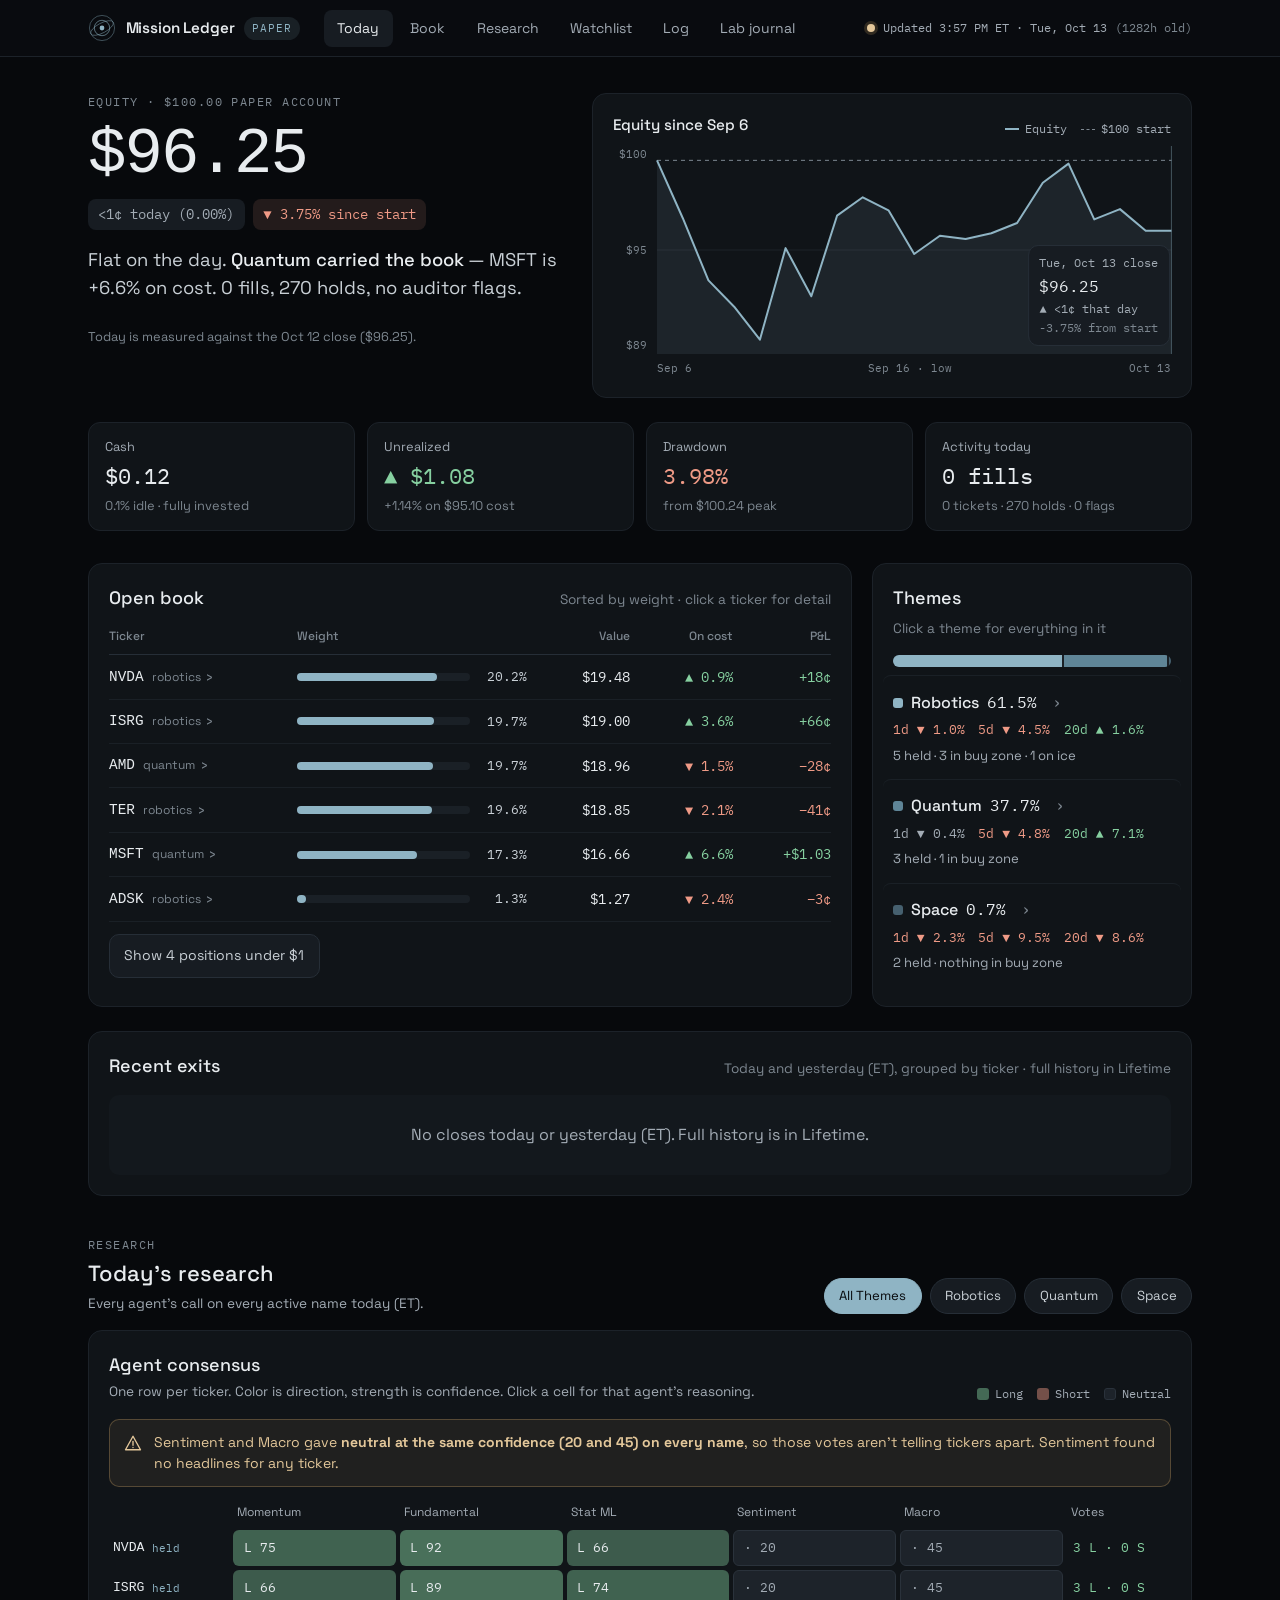
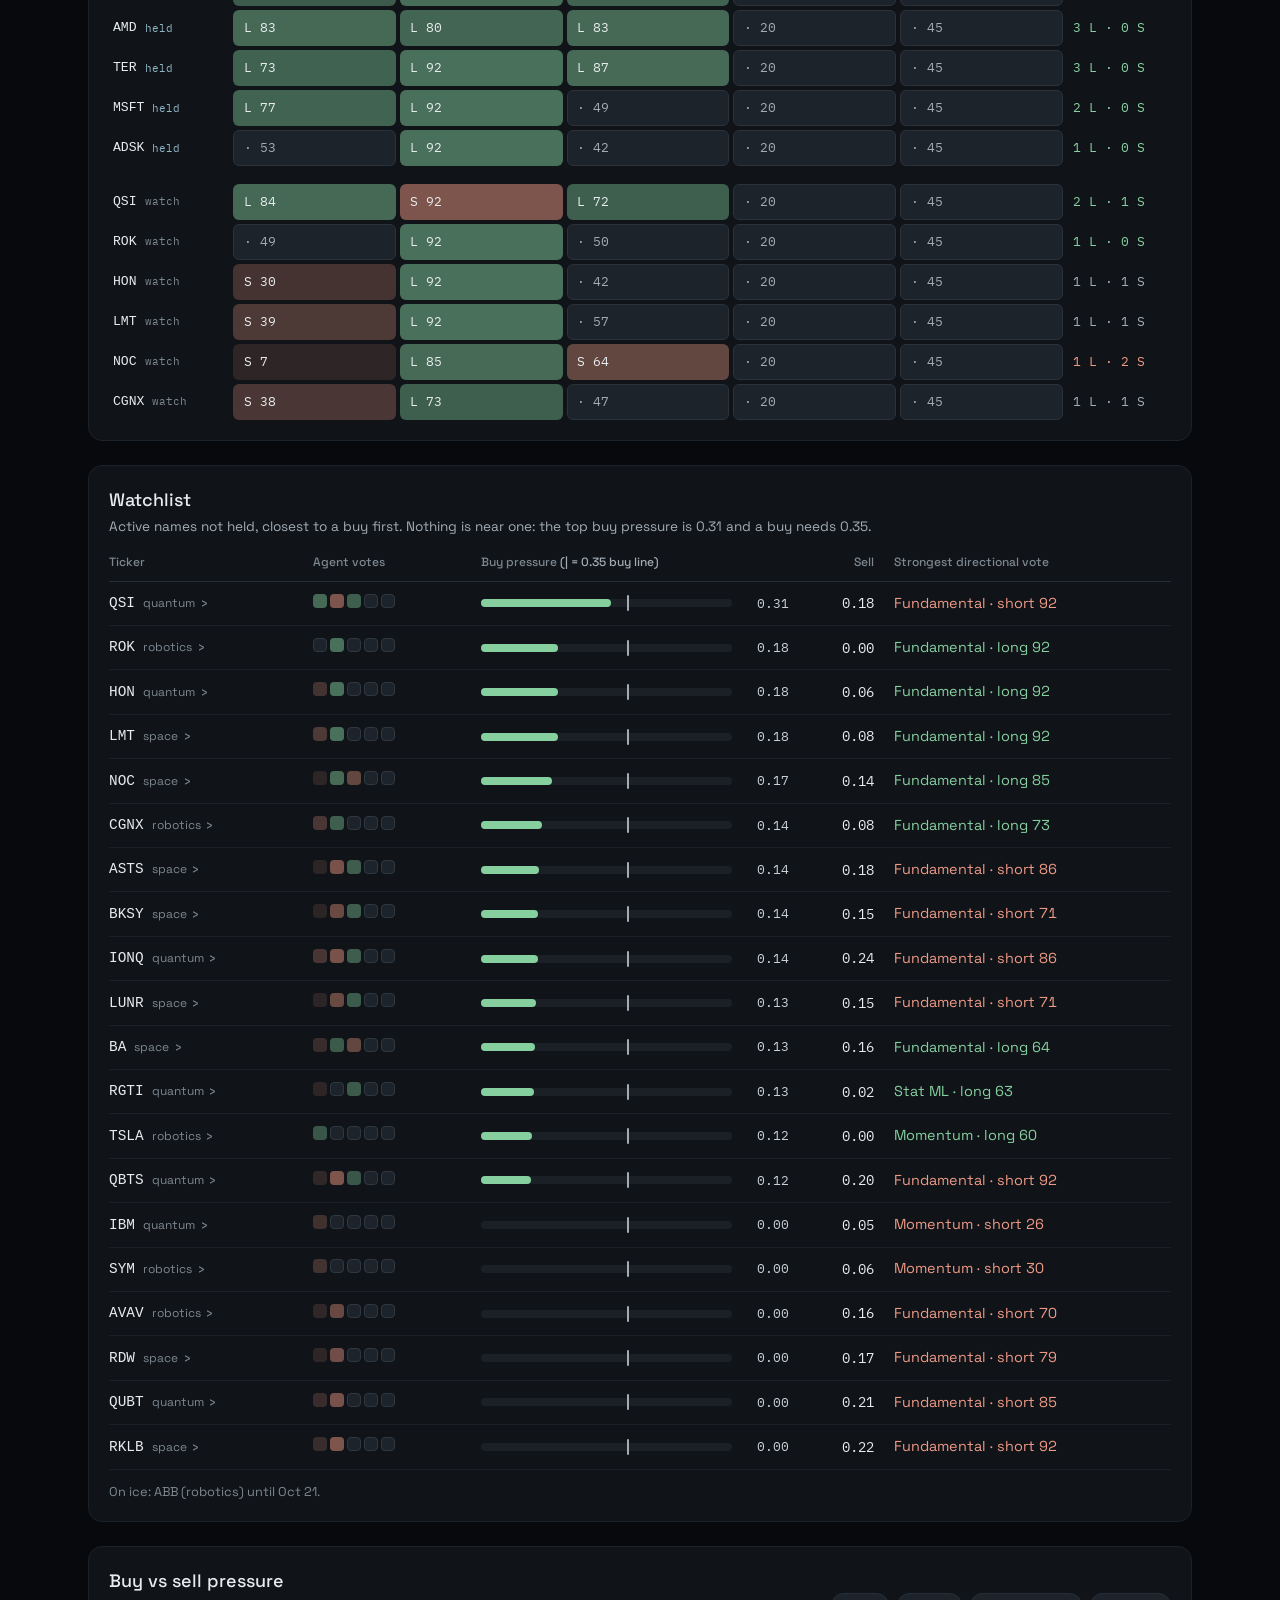
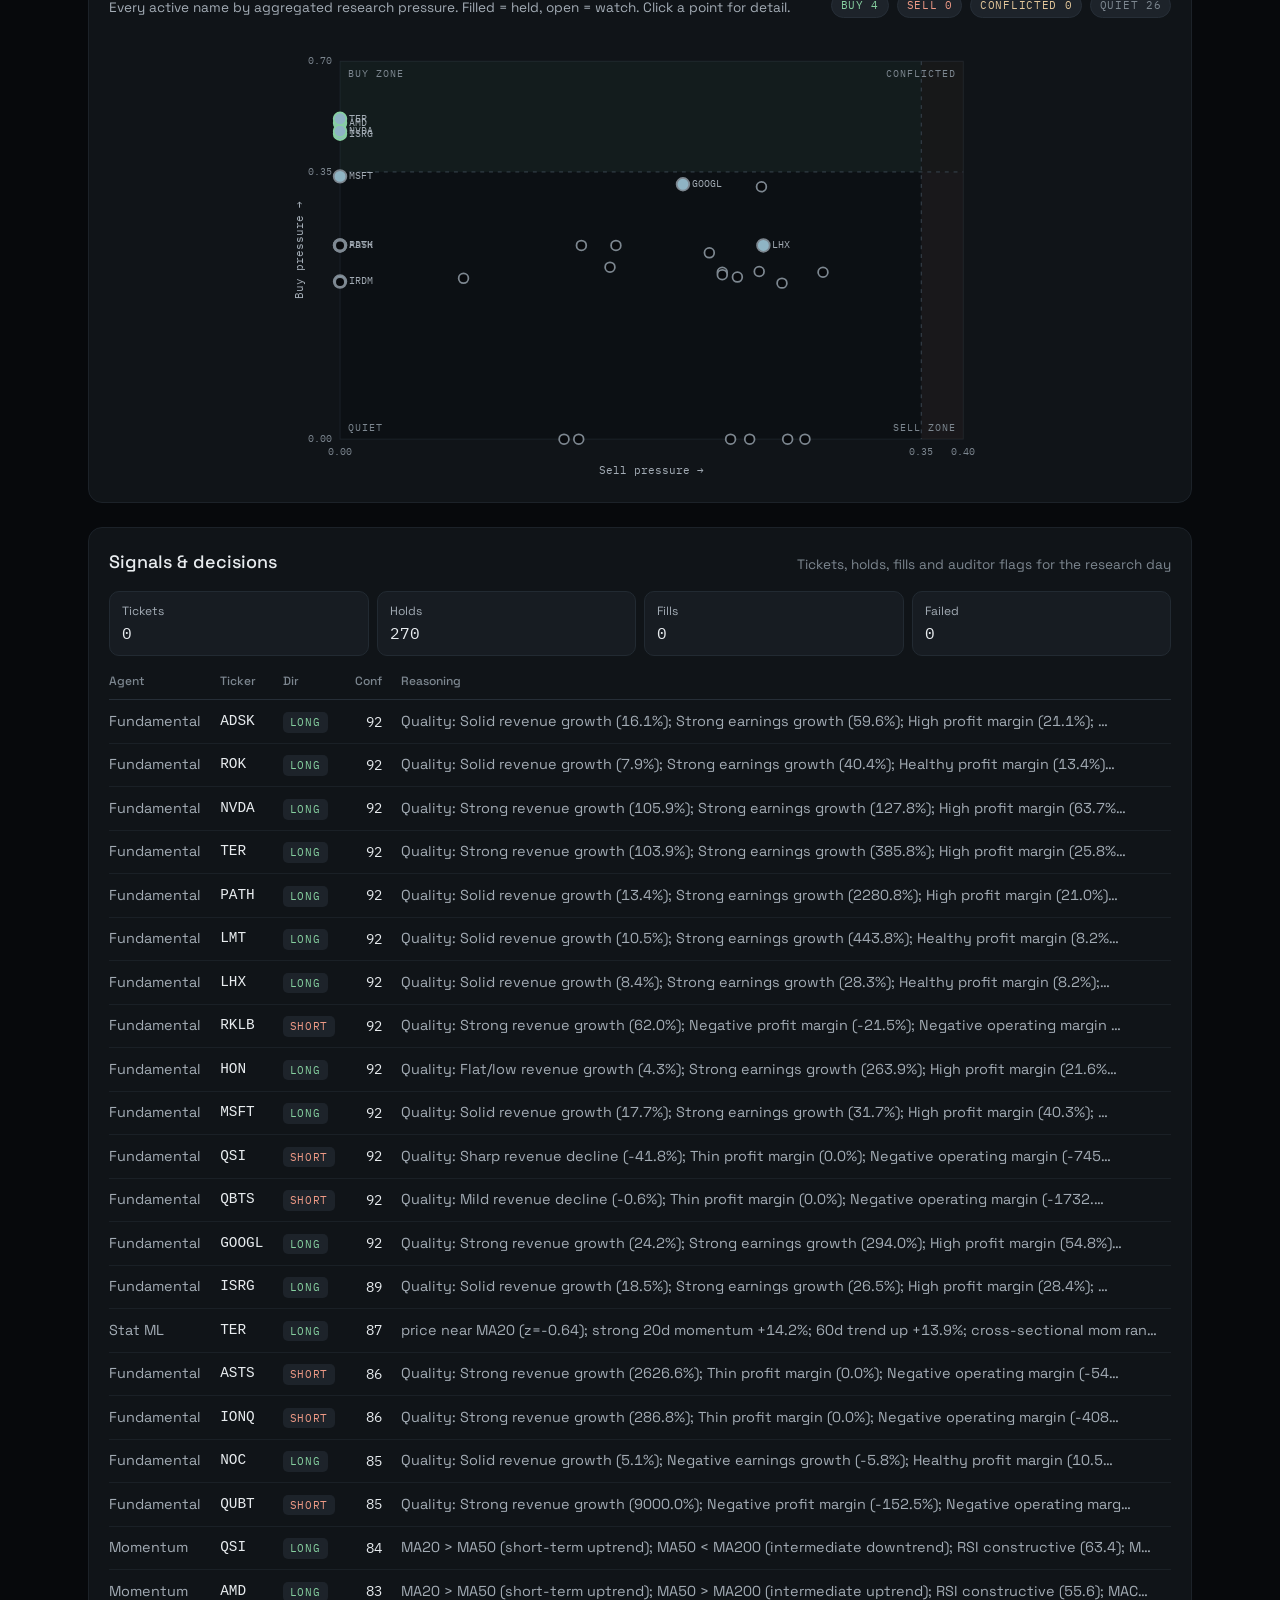
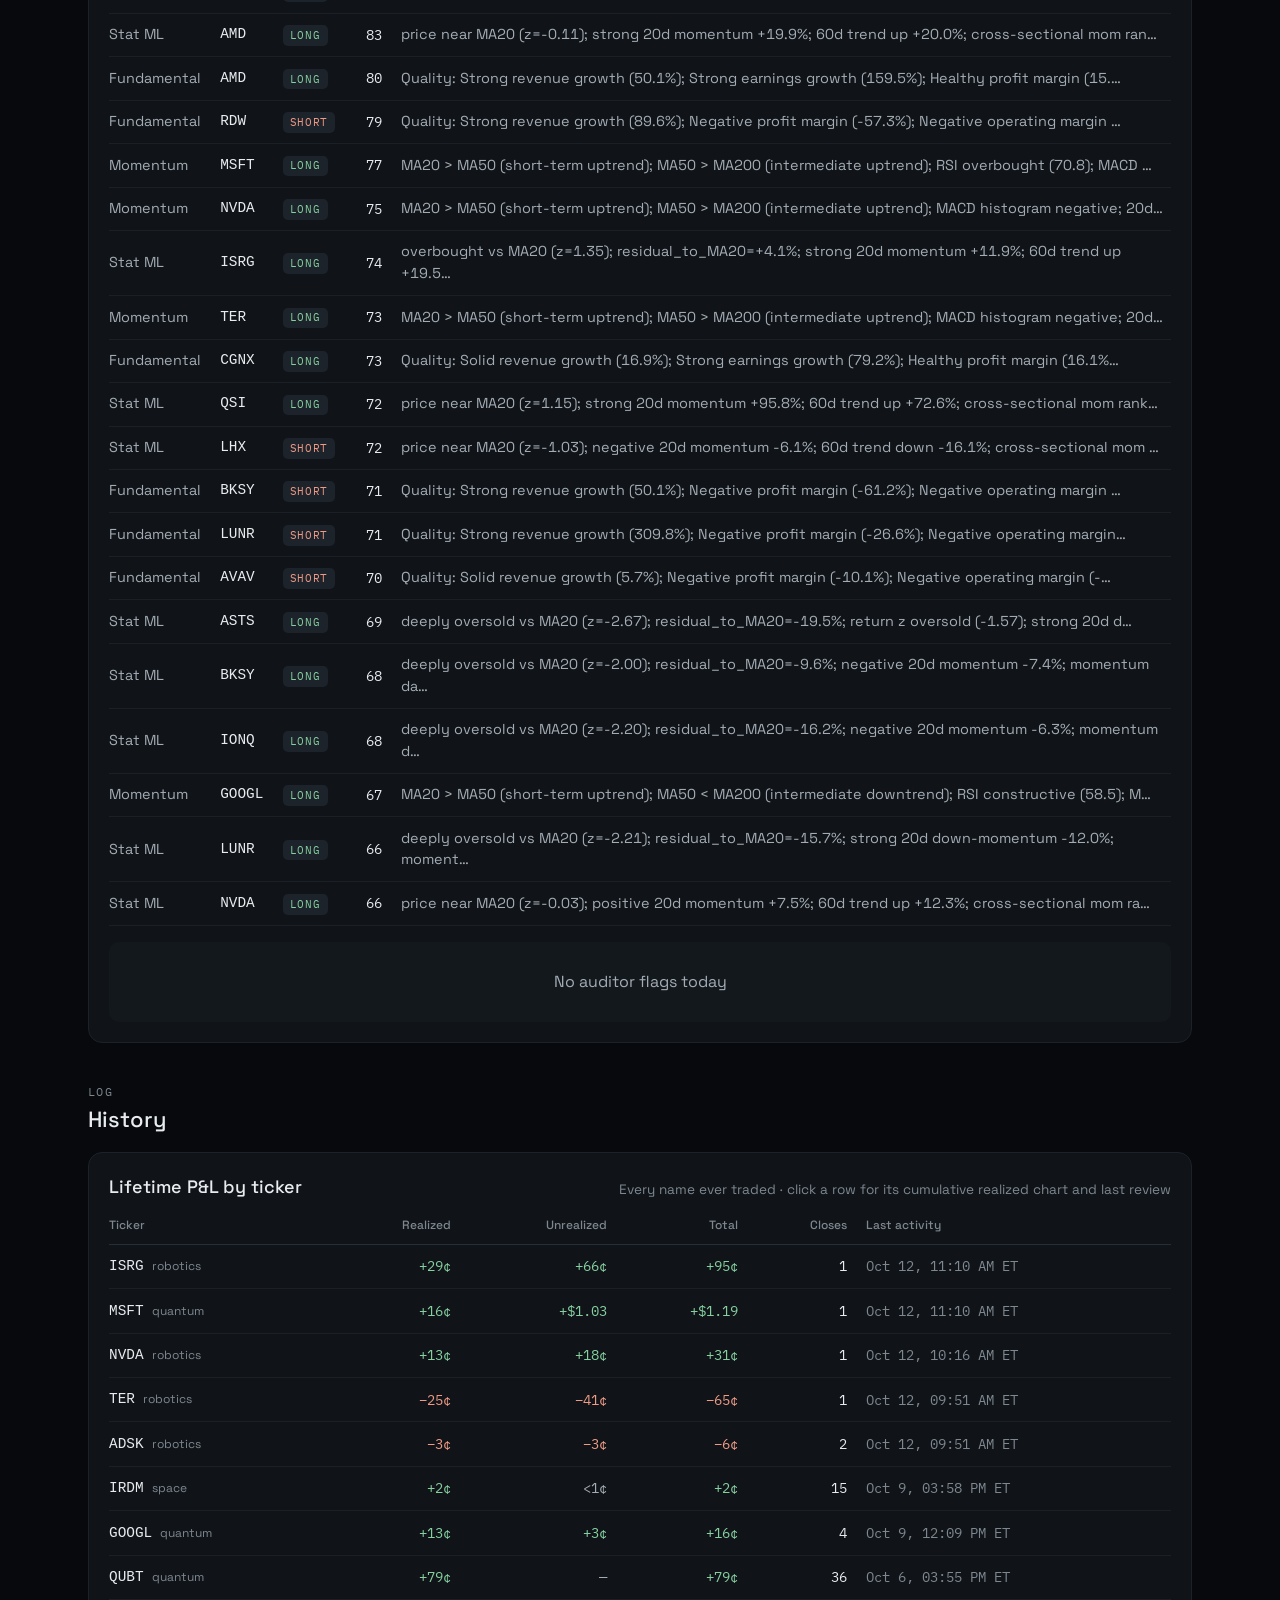
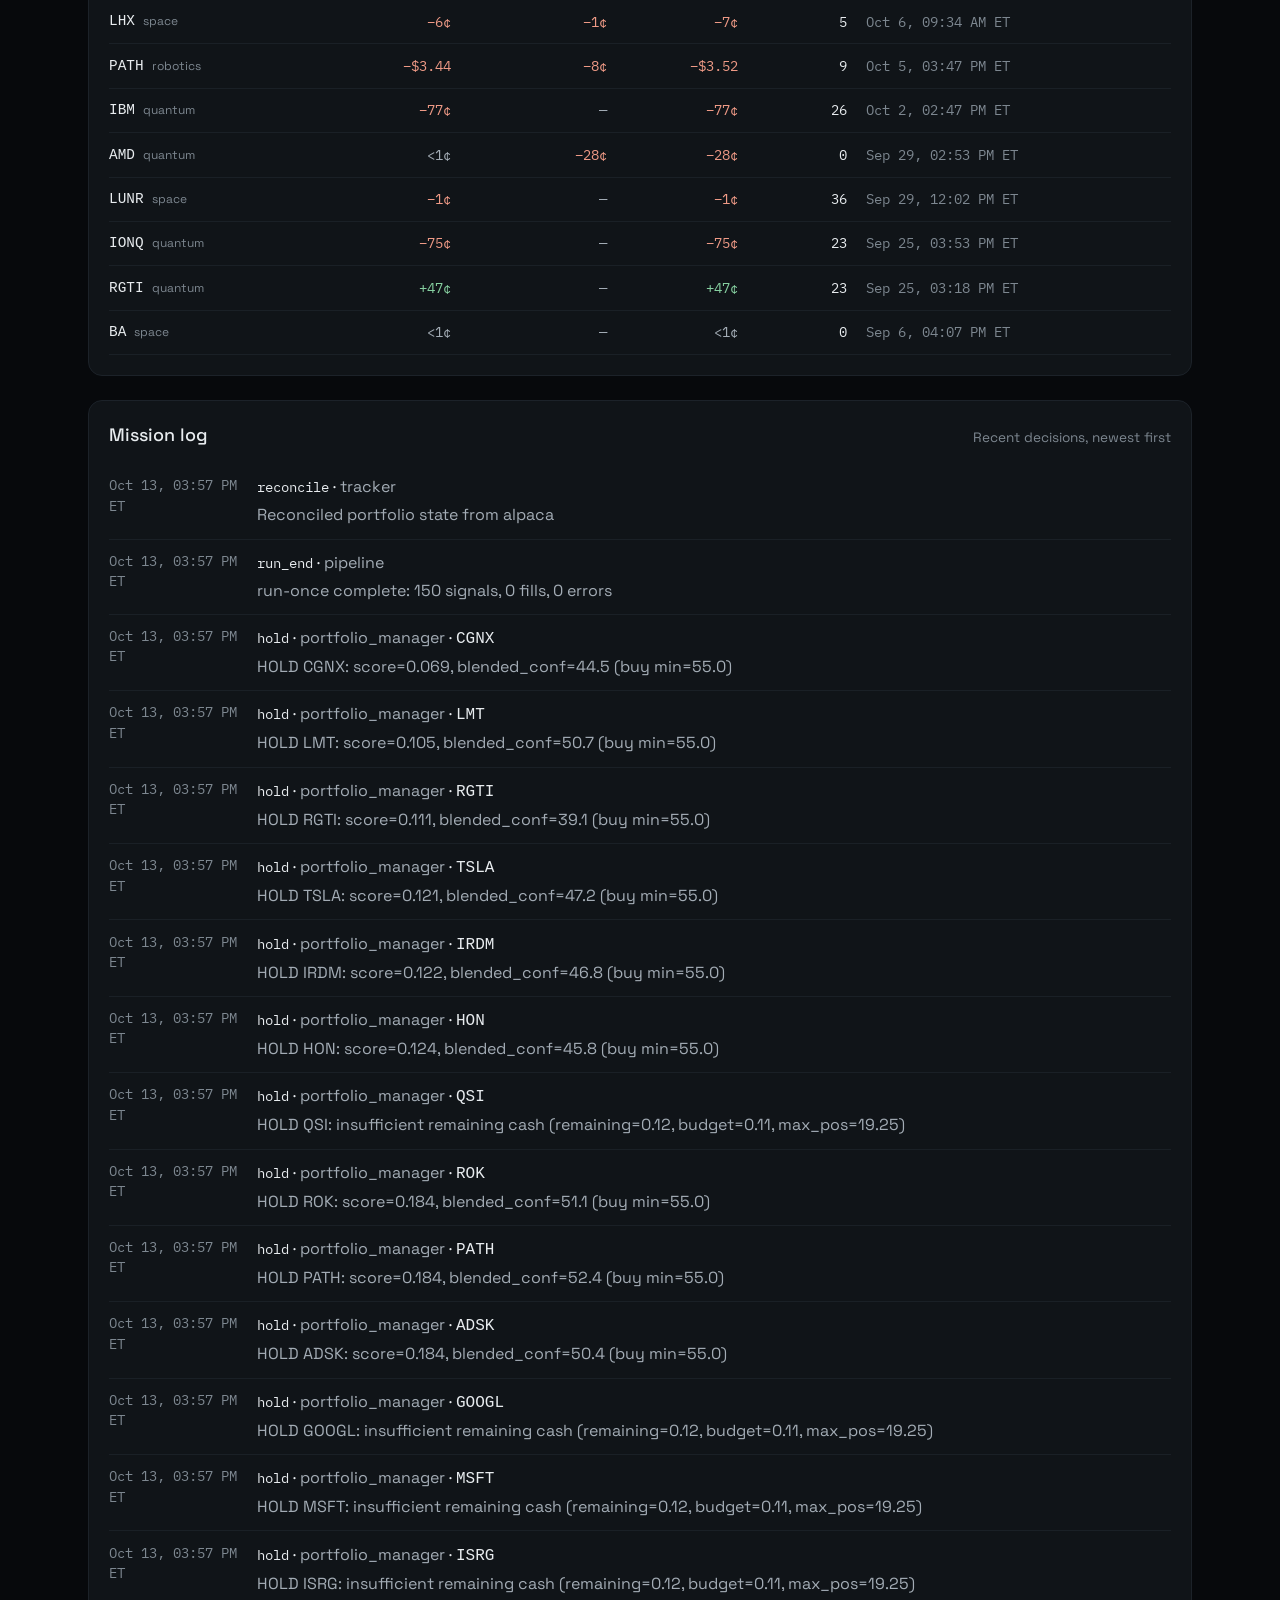
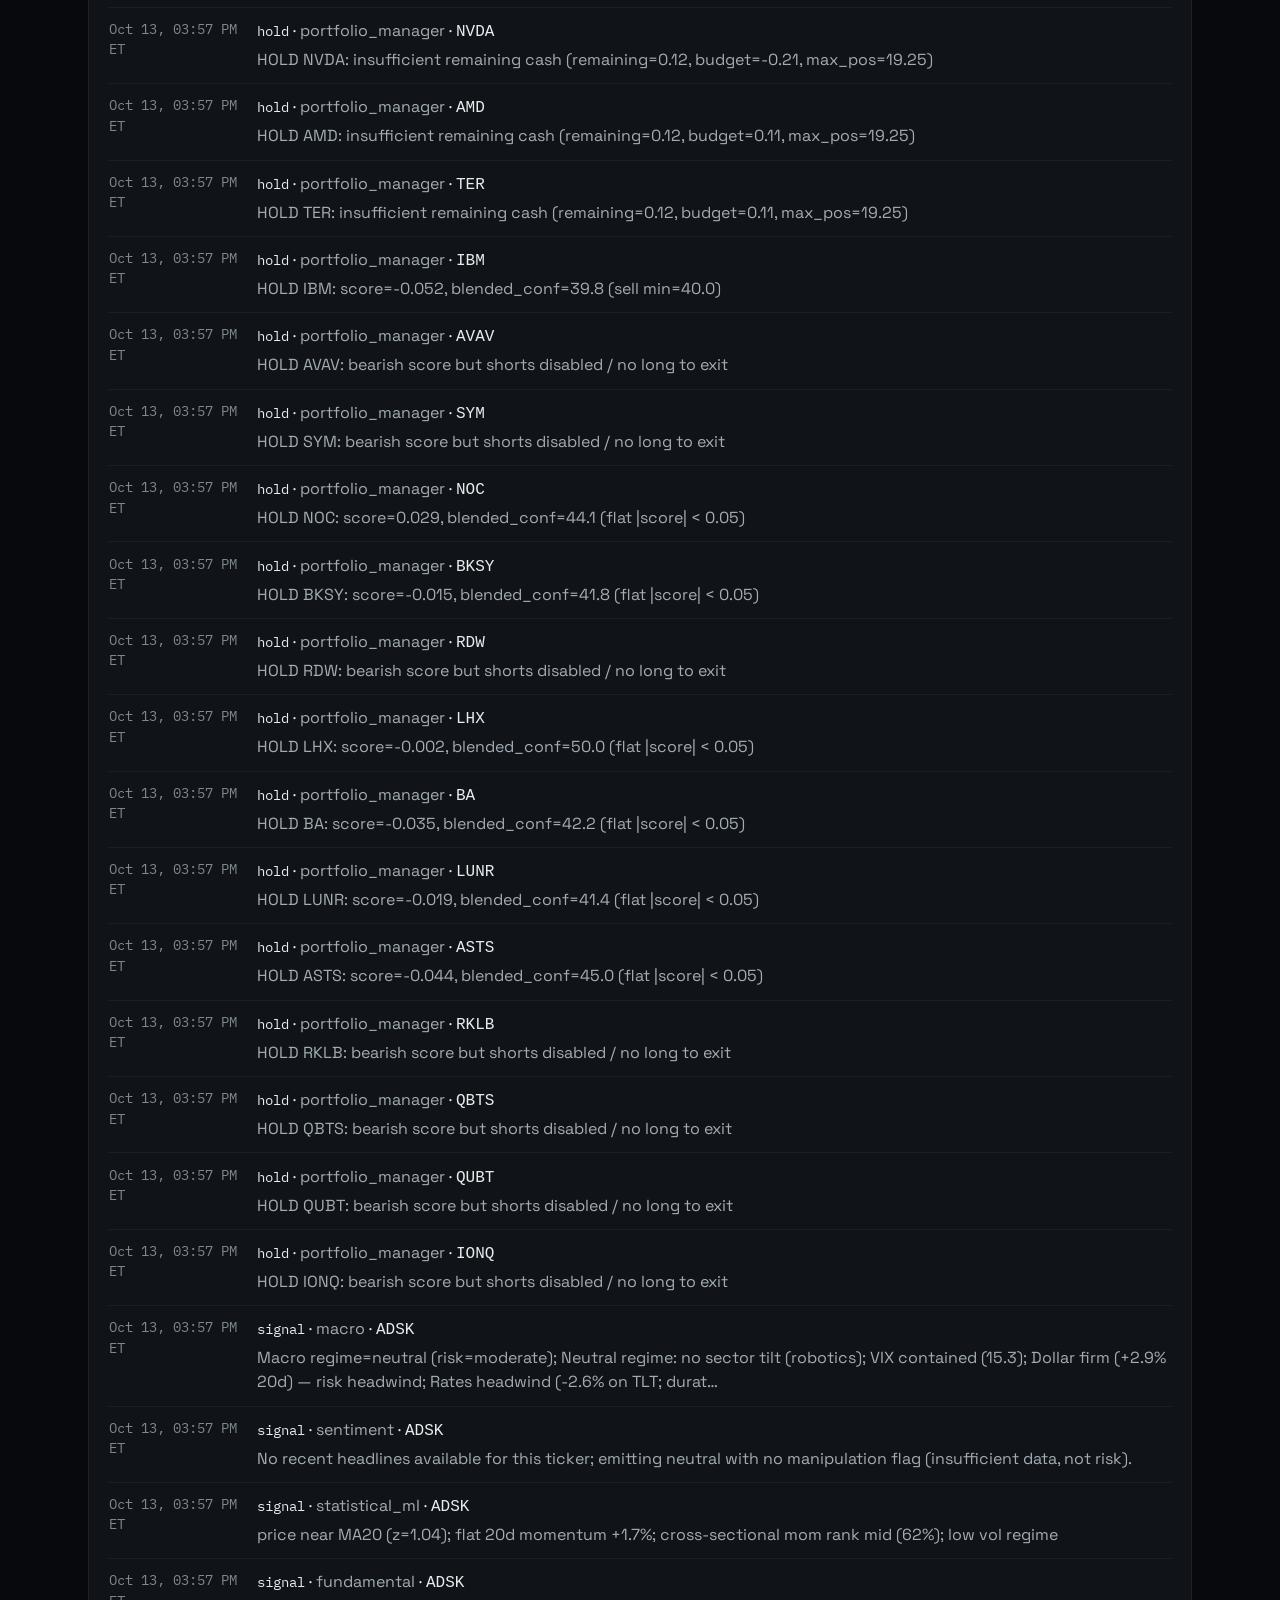
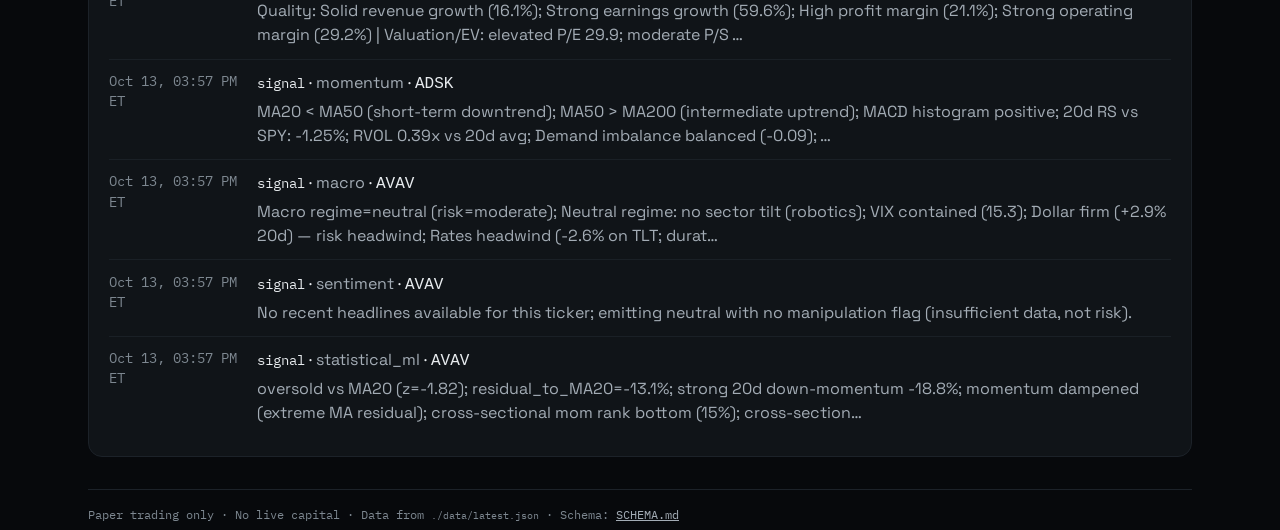
==== commit 14dd3662: "feat(orbit): lab journal page, one small file per day under docs/data/lab New dashboard page (docs/l" ====
--- a/docs/index.html
+++ b/docs/index.html
@@ -29,6 +29,7 @@
         <a href="#research">Research</a>
         <a href="#watch">Watchlist</a>
         <a href="#log">Log</a>
+        <a href="./lab.html">Lab journal</a>
       </nav>
       <div class="freshness" id="exportedAt">Loading…</div>
     </div>
--- a/docs/styles.css
+++ b/docs/styles.css
@@ -649,4 +649,101 @@
 .pbars .fill { height: 100%; }
 .pbars .num { text-align: right; }
 
+/* ---- Lab journal (lab.html) ---- */
+.lab-head { display: flex; flex-wrap: wrap; gap: 1.5rem; align-items: flex-start; padding: 2.25rem 0 1.5rem; }
+.lab-head-copy { flex: 1 1 24rem; min-width: 0; display: flex; flex-direction: column; gap: 0.6rem; }
+.lab-day { margin: 0; font-size: clamp(1.6rem, 4vw, 2.25rem); font-weight: 500; letter-spacing: -0.02em; line-height: 1.15; }
+.day-picker { flex: 1 1 20rem; max-width: 26rem; margin: 0; display: flex; flex-direction: column; gap: 0.75rem; }
+.day-step { display: flex; flex-wrap: wrap; gap: 0.5rem; align-items: center; }
+.day-step .btn { margin-top: 0; min-width: 44px; }
+.day-step .btn:disabled { opacity: 0.4; cursor: default; }
+.day-step input[type="date"] {
+  flex: 1 1 9rem;
+  min-height: 44px;
+  padding: 0 0.75rem;
+  border-radius: var(--radius-sm);
+  border: 1px solid var(--line-strong);
+  background: var(--elevated);
+  color: var(--fg);
+  font: inherit;
+  font-family: var(--font-mono);
+  font-size: 0.85rem;
+  color-scheme: dark;
+}
+.day-list { display: flex; flex-wrap: wrap; gap: 0.4rem; }
+.day-chip {
+  display: inline-flex; flex-direction: column; align-items: flex-start; gap: 0.05rem;
+  min-height: 44px;
+  padding: 0.35rem 0.7rem;
+  border-radius: var(--radius-sm);
+  border: 1px solid var(--line-strong);
+  background: transparent;
+  color: var(--fg-soft);
+  font: inherit;
+  cursor: pointer;
+  text-align: left;
+}
+.day-chip .d { font-size: 0.82rem; }
+.day-chip .n { font-family: var(--font-mono); font-size: 0.68rem; color: var(--subtle); }
+.day-chip:hover { border-color: #3a4652; }
+.day-chip[aria-pressed="true"] { background: var(--accent-dim); border-color: var(--accent-deep); color: var(--fg); }
+.lab-stats { grid-template-columns: repeat(auto-fit, minmax(9.5rem, 1fr)); }
+@media (max-width: 760px) { .lab-stats { grid-template-columns: repeat(2, minmax(0, 1fr)); } }
+.lab-stats[hidden] { display: none; }
+.lab-empty { display: flex; flex-direction: column; align-items: center; gap: 0.25rem; }
+.lab-empty p { margin: 0; }
+
+.how-tested { margin: 0 0 1.25rem; padding: 0.75rem 1rem; border-radius: var(--radius-sm); background: var(--elevated); font-size: 0.875rem; color: var(--fg-soft); }
+.how-tested summary { cursor: pointer; color: var(--muted); }
+.how-tested ol { margin: 0.6rem 0 0; padding-left: 1.25rem; display: flex; flex-direction: column; gap: 0.4rem; }
+.bot-group + .bot-group { margin-top: 1.75rem; }
+.bot-head { display: flex; flex-wrap: wrap; align-items: center; gap: 0.6rem; margin: 0 0 0.75rem; font-size: 0.9rem; font-weight: 400; }
+
+.idea { border: 1px solid var(--line-strong); border-radius: var(--radius-sm); padding: 1rem 1.1rem; background: rgb(23 28 34 / 0.45); display: flex; flex-direction: column; gap: 0.85rem; min-width: 0; }
+.idea + .idea { margin-top: 0.75rem; }
+@media (max-width: 640px) { .idea { padding: 0.85rem; } }
+.idea-head { display: flex; flex-wrap: wrap; justify-content: space-between; align-items: flex-start; gap: 0.5rem 1rem; }
+.idea-title { display: flex; flex-direction: column; gap: 0.4rem; min-width: 0; }
+.idea-name { margin: 0; font-family: var(--font-mono); font-size: 1rem; font-weight: 500; overflow-wrap: anywhere; }
+.idea-head .stage { flex: 0 0 auto; font-size: 0.72rem; padding: 0.3rem 0.65rem; }
+.chip.category.unset { border-style: dashed; color: var(--subtle); }
+.idea-desc { margin: 0; color: var(--fg-soft); }
+.idea-rules { margin: 0; display: grid; grid-template-columns: 6.5rem 1fr; gap: 0.3rem 0.85rem; font-size: 0.9rem; }
+.idea-rules dt { color: var(--subtle); font-size: 0.82rem; padding-top: 0.05rem; }
+.idea-rules dd { margin: 0; color: var(--fg-soft); overflow-wrap: anywhere; }
+@media (max-width: 480px) { .idea-rules { grid-template-columns: 1fr; } .idea-rules dd { margin-bottom: 0.35rem; } }
+.idea-tests { display: flex; flex-direction: column; gap: 0.5rem; }
+.steps { list-style: none; margin: 0; padding: 0; display: flex; flex-direction: column; gap: 0.6rem; font-size: 0.875rem; }
+.step { display: grid; grid-template-columns: 7rem 1fr; gap: 0.25rem 0.85rem; padding-left: 0.75rem; border-left: 2px solid var(--line-strong); }
+.step.pass { border-left-color: var(--gain); }
+.step.fail { border-left-color: var(--loss); }
+.step.warn { border-left-color: var(--warn); }
+.step-k { font-family: var(--font-mono); font-size: 0.75rem; color: var(--muted); padding-top: 0.1rem; }
+.step .pill { margin-right: 0.25rem; }
+@media (max-width: 560px) { .step { grid-template-columns: 1fr; } }
+.checks { grid-column: 2; list-style: none; margin: 0.25rem 0 0; padding: 0; display: flex; flex-direction: column; gap: 0.35rem; color: var(--fg-soft); }
+.checks li { display: flex; gap: 0.5rem; align-items: baseline; }
+.checks .pill { flex: 0 0 4.2rem; text-align: center; }
+@media (max-width: 560px) { .checks { grid-column: 1; } }
+.mini-table { min-width: 0; font-size: 0.85rem; }
+.mini-table td, .mini-table th { padding-top: 0.4rem; padding-bottom: 0.4rem; }
+.mini-table tr.self td { color: var(--fg); font-weight: 500; }
+.mini-table tr.bench td { color: var(--muted); }
+.idea-notes ul, .idea-more ul { margin: 0.35rem 0 0; padding-left: 1.1rem; font-size: 0.875rem; color: var(--fg-soft); display: flex; flex-direction: column; gap: 0.25rem; }
+.idea-more summary { cursor: pointer; font-size: 0.82rem; color: var(--muted); }
+.idea-more .kicker { margin-top: 0.6rem; }
+.idea-more p.mono { margin: 0.5rem 0 0; font-size: 0.72rem; }
+
+.gh-list { list-style: none; margin: 0; padding: 0; display: flex; flex-direction: column; }
+.gh-row { display: grid; grid-template-columns: 9rem 1fr; gap: 0.75rem; padding: 0.8rem 0; border-top: 1px solid #1a2026; }
+.gh-row:first-child { border-top: 0; padding-top: 0; }
+@media (max-width: 560px) { .gh-row { grid-template-columns: 1fr; gap: 0.25rem; } }
+.gh-meta { font-family: var(--font-mono); font-size: 0.78rem; color: var(--muted); }
+.gh-body { min-width: 0; display: flex; flex-direction: column; gap: 0.4rem; font-size: 0.9rem; }
+.gh-body p { margin: 0; overflow-wrap: anywhere; }
+.gh-summary { font-size: 0.85rem; }
+.ind-name { color: var(--fg-soft); }
+.ind-name code { color: var(--fg); margin-right: 0.35rem; }
+.settings-list { columns: 2 16rem; display: block !important; }
+
 @media (prefers-reduced-motion: reduce) { html { scroll-behavior: auto; } }
